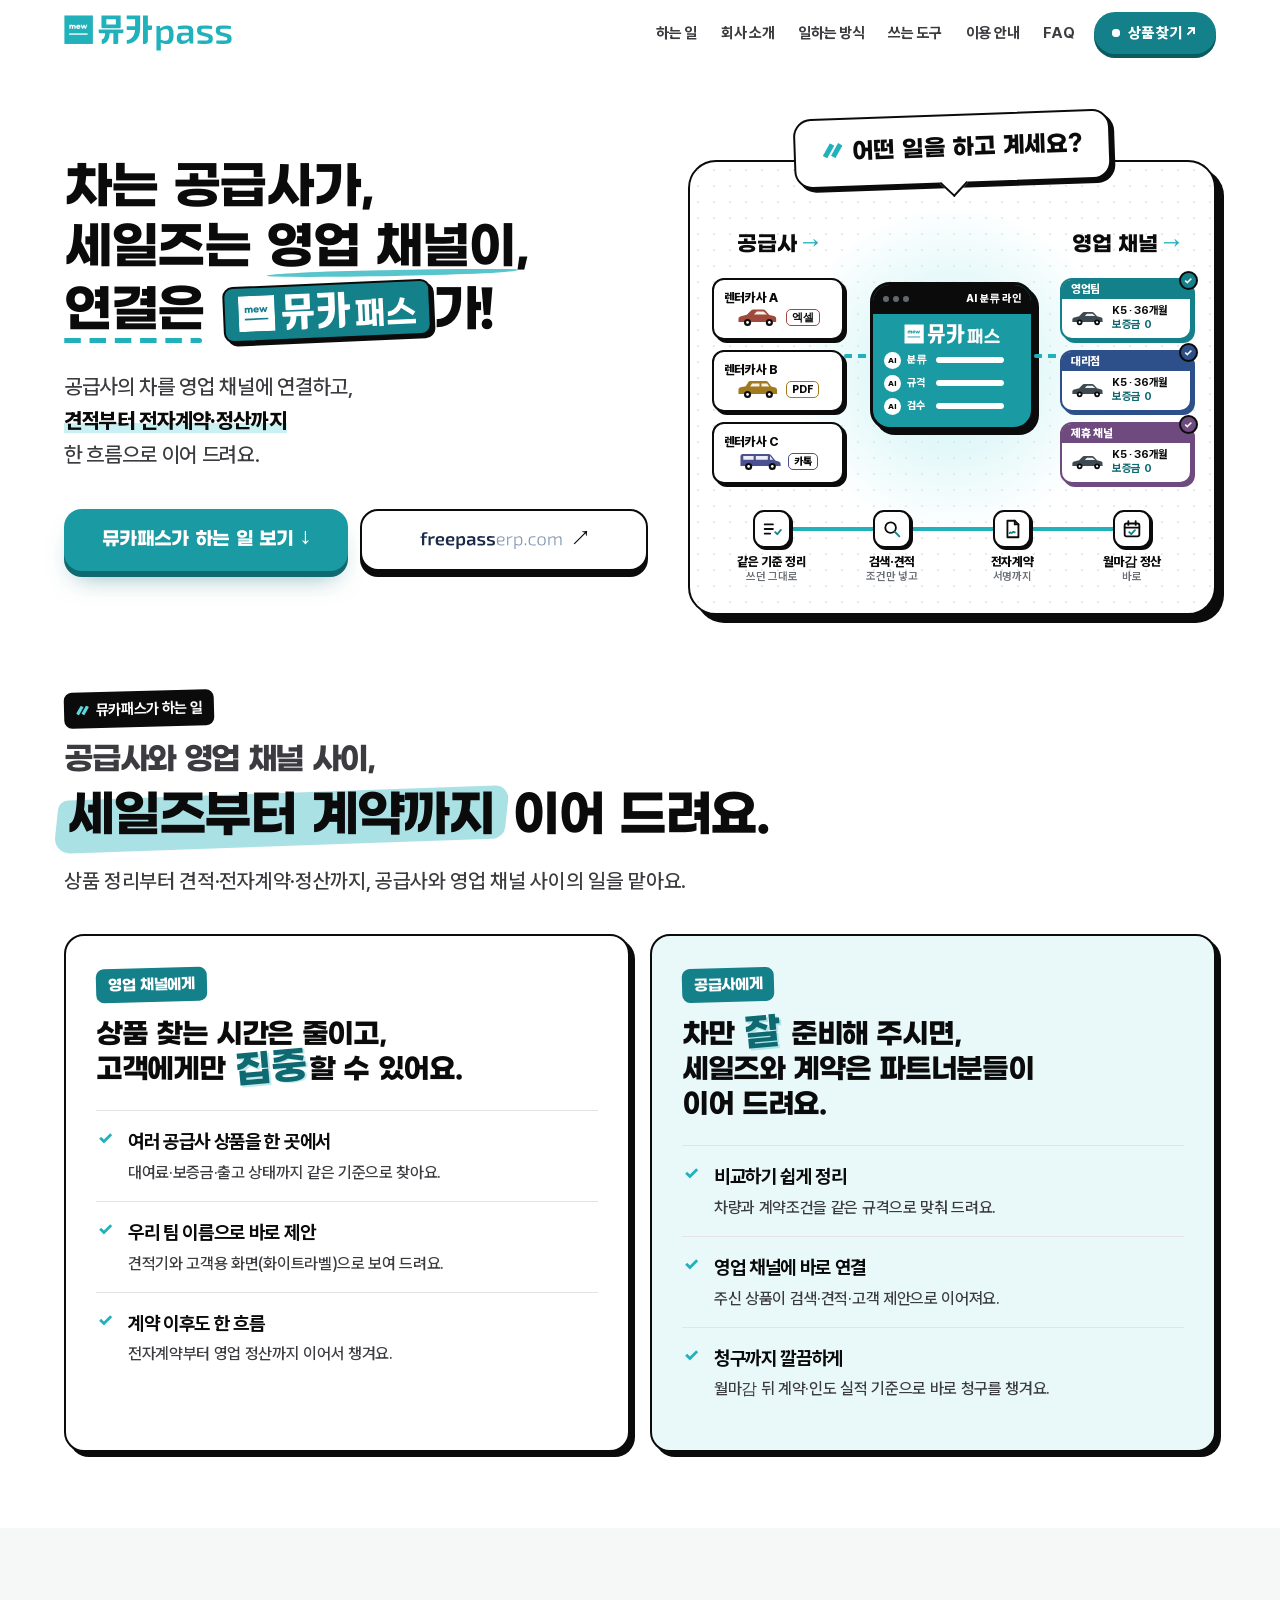
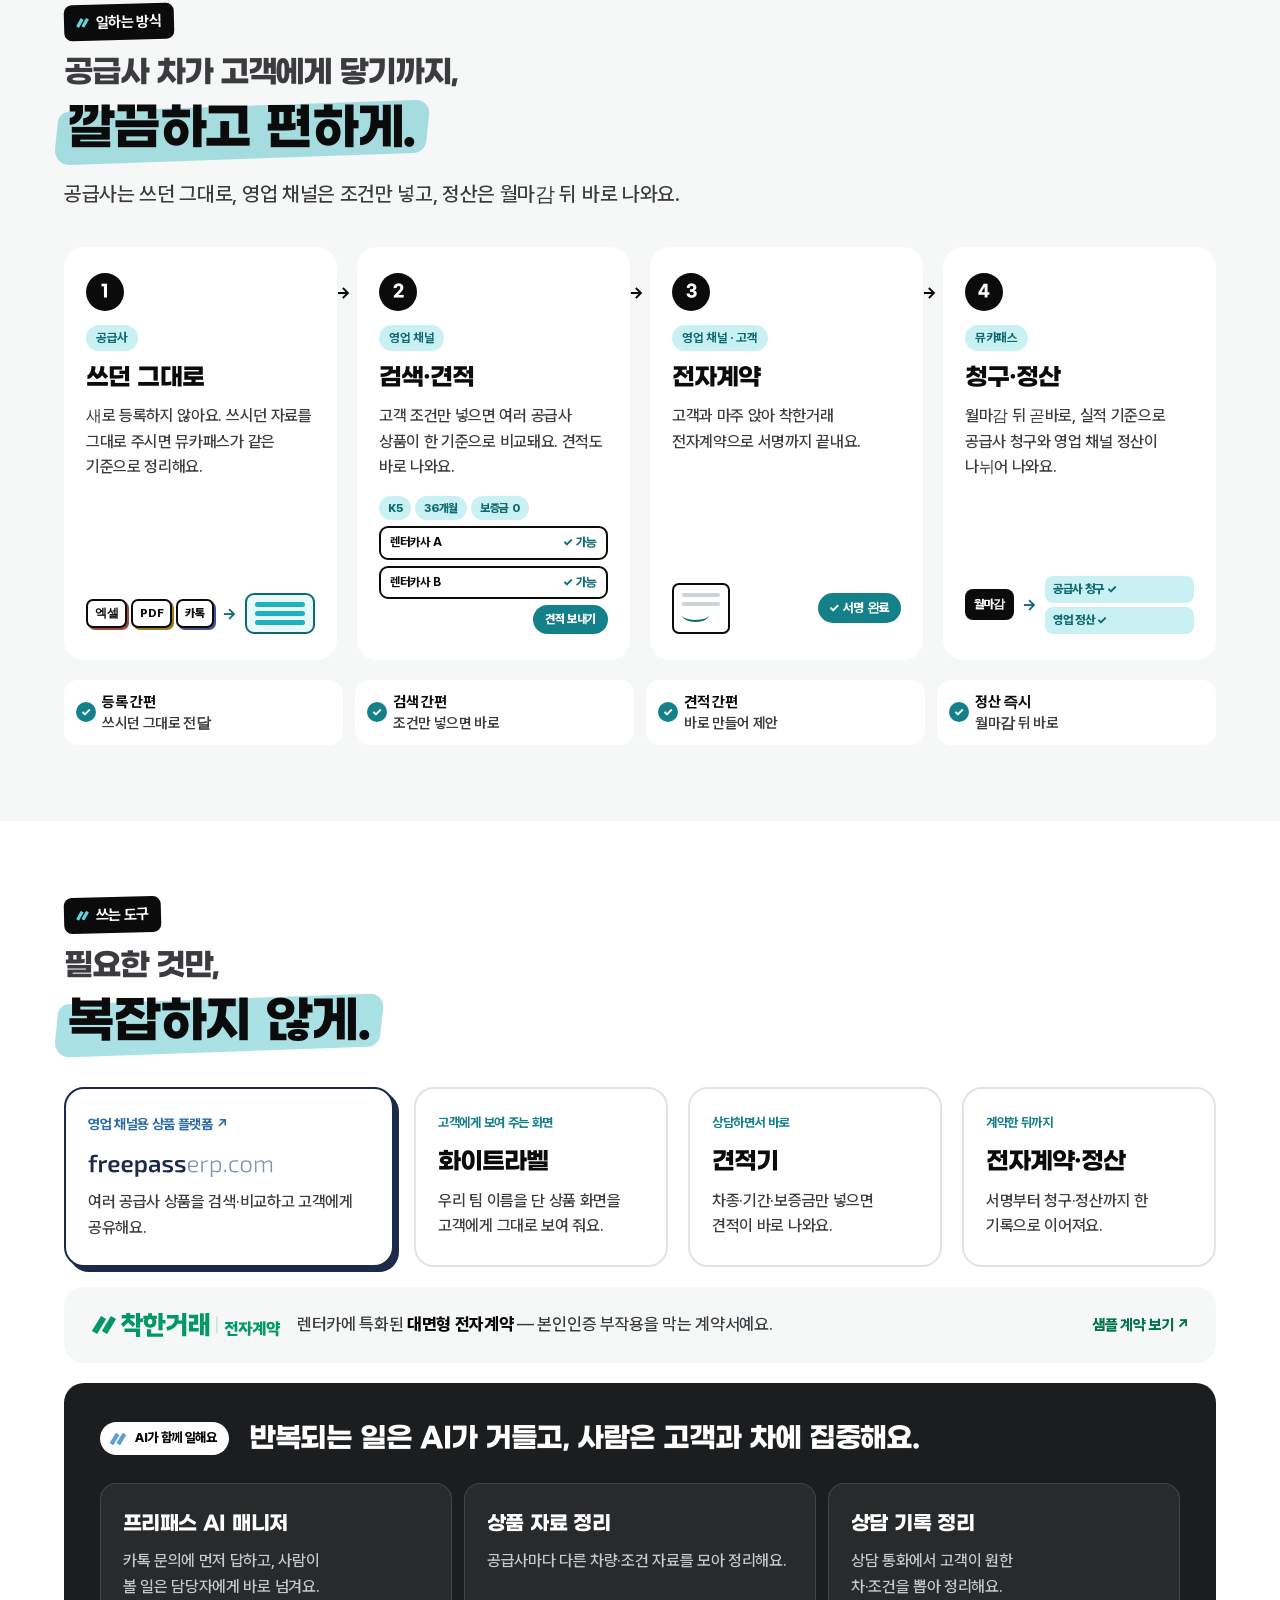
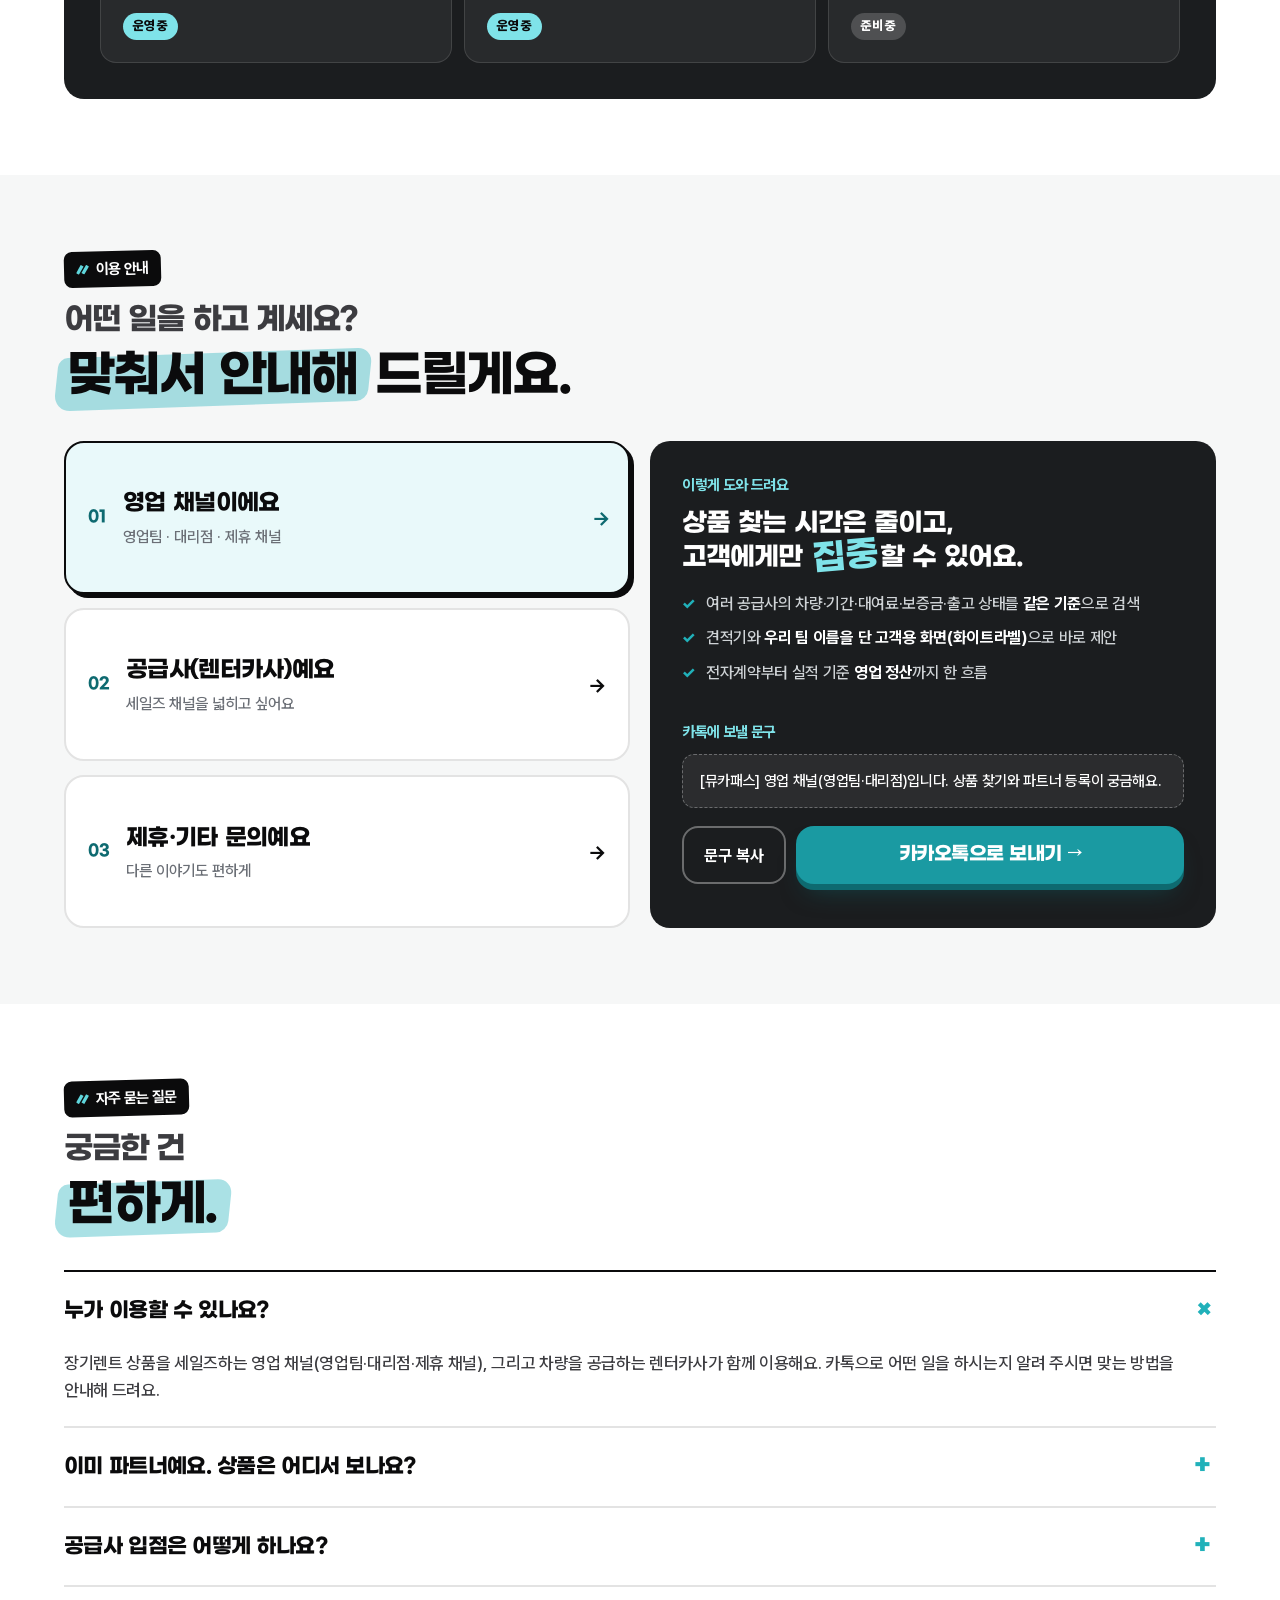
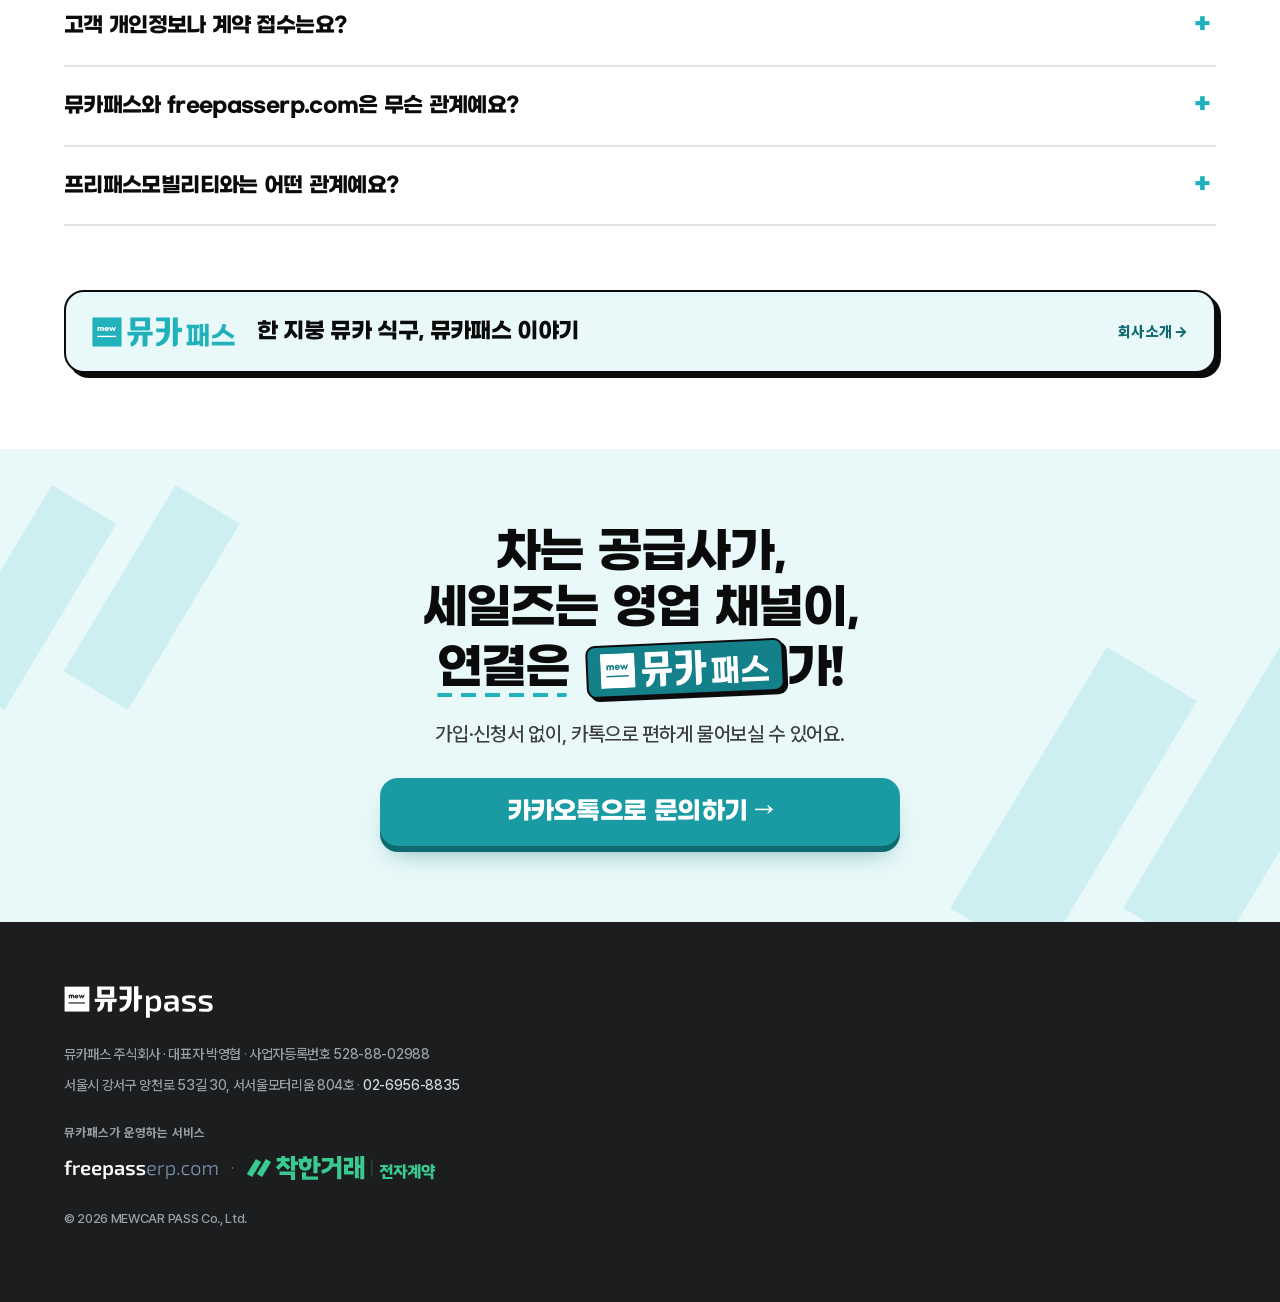
==== index.html @ fd4dc35a "홈페이지: 히어로에 주 업무 여정선 + 영업 채널을 색 다양·같은 차 수신으로 - 그림 아래 4단계 여정선(같은 기준 정리 → 검색·견적 → 전자계약 → 월마감 정산): 카드가 나" ====
<!doctype html>
<html lang="ko">
<head>
<meta charset="utf-8" />
<meta name="viewport" content="width=device-width, initial-scale=1, viewport-fit=cover" />
<title>뮤카패스 — 장기렌트 영업지원 플랫폼</title>
<meta name="description" content="차는 공급사가, 세일즈는 영업 채널이, 연결은 뮤카패스가. 상품 찾기부터 견적·전자계약·청구·정산까지 잇는 장기렌트 영업지원 플랫폼." />
<meta name="theme-color" content="#ffffff" />
<link rel="canonical" href="https://freepassmobility.com/" />
<link rel="icon" href="assets/favicon.svg" type="image/svg+xml" />
<meta property="og:type" content="website" />
<meta property="og:site_name" content="뮤카패스" />
<meta property="og:title" content="뮤카패스 — 장기렌트 영업지원 플랫폼" />
<meta property="og:description" content="차는 공급사가, 세일즈는 영업 채널이, 연결은 뮤카패스가. 상품 찾기부터 계약·정산까지." />
<meta property="og:url" content="https://freepassmobility.com/" />
<meta property="og:image" content="https://freepassmobility.com/assets/og.png" />
<meta property="og:image:width" content="1200" />
<meta property="og:image:height" content="630" />
<meta property="og:locale" content="ko_KR" />
<meta name="twitter:card" content="summary_large_image" />
<link rel="preload" href="/assets/fonts/GmarketSansBold-sub.woff2" as="font" type="font/woff2" crossorigin />
<link rel="preload" href="/assets/fonts/PretendardVariable-site.woff2" as="font" type="font/woff2" crossorigin />
<link rel="stylesheet" href="css/style.css" />
<link rel="manifest" href="/site.webmanifest" />
<script type="speculationrules">{"prefetch":[{"source":"list","urls":["/","/about"],"eagerness":"moderate"}]}</script>
<link rel="apple-touch-icon" href="assets/apple-touch-icon.png" />
<script type="application/ld+json">{"@context":"https://schema.org","@type":"Organization","name":"뮤카패스 주식회사","alternateName":["MEWCAR PASS","뮤카패스","프리패스모빌리티"],"url":"https://freepassmobility.com/","logo":"https://freepassmobility.com/assets/og.png","telephone":"+82-2-6956-8835","address":{"@type":"PostalAddress","streetAddress":"양천로 53길 30, 서서울모터리움 804호","addressLocality":"강서구","addressRegion":"서울","addressCountry":"KR"},"parentOrganization":{"@type":"Organization","name":"뮤카"}}</script>
<script type="application/ld+json">[{"@context":"https://schema.org","@type":"WebSite","name":"뮤카패스","url":"https://freepassmobility.com/","inLanguage":"ko-KR"},{"@context":"https://schema.org","@type":"FAQPage","mainEntity":[{"@type":"Question","name":"누가 이용할 수 있나요?","acceptedAnswer":{"@type":"Answer","text":"장기렌트 상품을 세일즈하는 영업 채널(영업팀·대리점·제휴 채널), 그리고 차량을 공급하는 렌터카사가 함께 이용해요. 카톡으로 어떤 일을 하시는지 알려 주시면 맞는 방법을 안내해 드려요."}},{"@type":"Question","name":"이미 파트너예요. 상품은 어디서 보나요?","acceptedAnswer":{"@type":"Answer","text":"freepasserp.com에서 바로 검색하실 수 있어요."}},{"@type":"Question","name":"공급사 입점은 어떻게 하나요?","acceptedAnswer":{"@type":"Answer","text":"카톡으로 회사명과 담당자를 남겨 주시면, 쓰시던 상품 자료를 어떤 형태로 받을지부터 함께 정해요. 새로 등록하실 필요는 없어요."}},{"@type":"Question","name":"고객 개인정보나 계약 접수는요?","acceptedAnswer":{"@type":"Answer","text":"고객의 주민등록번호·면허증 같은 개인정보는 카톡으로 보내지 말아 주세요. 계약에 필요한 정보는 전자계약에서 고객이 직접 입력하고 본인 확인을 거쳐요. 진행 상황이나 궁금한 점은 카카오톡 채널 1:1 대화로 물어봐 주시면 건별로 이력이 남아요."}},{"@type":"Question","name":"뮤카패스와 freepasserp.com은 무슨 관계예요?","acceptedAnswer":{"@type":"Answer","text":"뮤카패스는 회사 이름이고, freepasserp.com은 뮤카패스가 운영하는 영업지원 서비스예요. 전자계약 플랫폼 착한거래도 뮤카패스가 운영해요."}},{"@type":"Question","name":"프리패스모빌리티와는 어떤 관계예요?","acceptedAnswer":{"@type":"Answer","text":"프리패스모빌리티가 뮤카패스로 이름을 바꿨어요. 상품 찾기(freepasserp.com)와 카톡 채널은 그대로 쓰시면 돼요."}}]}]</script>
</head>
<body>
<header class="top" id="top">
  <div class="wrap top-in">
    <a class="logo" href="#top" aria-label="뮤카패스 처음으로"><img src="assets/brand/mewcar-pass-en-trim.svg" alt="뮤카pass" width="637" height="136" /></a>
    <nav class="top-nav" id="top-nav" aria-label="바로가기">
      <a href="#what">하는 일</a>
      <a href="/about">회사 소개</a>
      <a href="#flow">일하는 방식</a>
      <a href="#tools">쓰는 도구</a>
      <a href="#start">이용 안내</a>
      <a href="#faq">FAQ</a>
      <a class="top-kakao js-kakao" href="https://pf.kakao.com/_NQqcn/chat" target="_blank" rel="noopener">카카오톡으로 문의하기</a>
    </nav>
    <div class="top-acts">
      <a class="top-erp" href="https://freepasserp.com/" target="_blank" rel="noopener"><span class="top-erp-fx" aria-hidden="true"></span><span class="top-erp-dot" aria-hidden="true"></span>상품 찾기 ↗</a>
      <button class="burger" id="burger" type="button" aria-expanded="false" aria-controls="top-nav" aria-label="메뉴 열기"><span></span><span></span><span></span></button>
    </div>
  </div>
</header>

<main>
  <section class="hero" aria-labelledby="hero-h">
    <div class="wrap hero-grid">
      <div class="hero-copy">
        <h1 id="hero-h" class="poster">
          <span class="l">차는 공급사가,</span>
          <span class="l">세일즈는 <span class="ink">영업 채널이,</span></span>
          <span class="l l--last"><span class="wire-word">연결은</span> <span class="stamp"><img src="assets/brand/mewcar-pass-ko-white-trim.svg" alt="뮤카패스" width="530" height="112" /></span>가!</span>
        </h1>
        <p class="lead">공급사의 차를 영업 채널에 연결하고,<br><span class="hl">견적부터 전자계약·정산까지</span><br>한 흐름으로 이어 드려요.</p>
        <div class="hero-acts">
          <a class="cta cta--go" href="#what">뮤카패스가 하는 일 보기 ↓</a>
          <a class="cta cta--line" href="https://freepasserp.com/" target="_blank" rel="noopener"><span class="bi-fpe"><img src="assets/brand/freepasserp-bi.svg" alt="freepasserp.com" width="7740" height="1200"></span> ↗</a>
        </div>
      </div>

      <div class="hero-art">
        <svg class="sprite" aria-hidden="true" focusable="false"><symbol id="c-sedan" viewBox="0 0 48 22"><path fill="currentColor" d="M2.5 16.5v-3.3c0-1.6 1-2.6 2.6-3l6.6-1.6 4.4-4.6c.8-.8 1.7-1.2 2.9-1.2h10.4c1.2 0 2.2.4 3 1.3l4.1 4.6 5 1.1c1.7.4 2.5 1.5 2.5 3.1v3.6z"/><path fill="#fff" fill-opacity=".9" d="M19.6 8.3l3-3.3h7.6l3.7 3.3z"/><circle cx="12.5" cy="17" r="3.9" fill="#0b0b0c"/><circle cx="12.5" cy="17" r="1.5" fill="#fff"/><circle cx="36.5" cy="17" r="3.9" fill="#0b0b0c"/><circle cx="36.5" cy="17" r="1.5" fill="#fff"/></symbol><symbol id="c-suv" viewBox="0 0 48 22"><path fill="currentColor" d="M2.5 16.5V12c0-1.5.9-2.4 2.4-2.8l5.6-1.1 2.6-4.2c.7-1.1 1.6-1.6 2.9-1.6h16.6c1.3 0 2.3.6 3 1.7l3 4.2 4.2 1.1c1.4.4 2.2 1.3 2.2 2.9v4.3z"/><path fill="#fff" fill-opacity=".9" d="M15.4 8.3l2-3.3h8.2v3.3zM27.8 8.3V5h6.2l2.4 3.3z"/><circle cx="12.5" cy="17" r="3.9" fill="#0b0b0c"/><circle cx="12.5" cy="17" r="1.5" fill="#fff"/><circle cx="36.5" cy="17" r="3.9" fill="#0b0b0c"/><circle cx="36.5" cy="17" r="1.5" fill="#fff"/></symbol><symbol id="c-van" viewBox="0 0 48 22"><path fill="currentColor" d="M2.5 16.5V5.8C2.5 4.2 3.5 3.2 5 3.2h28.2c1.2 0 2.2.5 3 1.5l4.7 5.8 3.5 1c1.4.4 2.3 1.3 2.3 2.8v2.2z"/><path fill="#fff" fill-opacity=".9" d="M5.6 5.6h11.4v4H5.6zM19.4 5.6h13.2v4H19.4zM35 5.6l3.4 4H35z"/><circle cx="11.5" cy="17" r="3.9" fill="#0b0b0c"/><circle cx="11.5" cy="17" r="1.5" fill="#fff"/><circle cx="37.5" cy="17" r="3.9" fill="#0b0b0c"/><circle cx="37.5" cy="17" r="1.5" fill="#fff"/></symbol></svg>
        <p class="bubble" aria-hidden="true"><i class="sl" aria-hidden="true"></i>어떤 일을 하고 계세요?</p>
        <div class="board">
          <a class="board-col board-col--sup" href="#start" data-start-go="supplier">
            <span class="board-tag">공급사 <i aria-hidden="true">→</i></span>
            <span class="src src--a"><b>렌터카사 A</b><span class="line"><svg class="car" viewBox="0 0 48 22" aria-hidden="true"><use href="#c-sedan"/></svg><i class="fmt">엑셀</i></span><svg class="tok" viewBox="0 0 48 22" aria-hidden="true"><use href="#c-sedan"/></svg></span>
            <span class="src src--b"><b>렌터카사 B</b><span class="line"><svg class="car" viewBox="0 0 48 22" aria-hidden="true"><use href="#c-suv"/></svg><i class="fmt">PDF</i></span><svg class="tok" viewBox="0 0 48 22" aria-hidden="true"><use href="#c-suv"/></svg></span>
            <span class="src src--c"><b>렌터카사 C</b><span class="line"><svg class="car" viewBox="0 0 48 22" aria-hidden="true"><use href="#c-van"/></svg><i class="fmt">카톡</i></span><svg class="tok" viewBox="0 0 48 22" aria-hidden="true"><use href="#c-van"/></svg></span>
          </a>
          <span class="wire wire--in" aria-hidden="true"></span>
          <div class="board-hub" aria-hidden="true">
            <span class="hub-bar"><i></i><i></i><i></i><em>AI 분류 라인</em></span>
            <img src="assets/brand/mewcar-pass-ko-white-trim.svg" alt="" width="530" height="112" />
            <span class="ag"><i>AI</i><em>분류</em><s></s></span>
            <span class="ag"><i>AI</i><em>규격</em><s></s></span>
            <span class="ag"><i>AI</i><em>검수</em><s></s></span>
          </div>
          <span class="wire wire--out" aria-hidden="true"></span>
          <a class="board-col board-col--sales" href="#start" data-start-go="channel">
            <span class="board-tag">영업 채널 <i aria-hidden="true">→</i></span>
            <span class="std std--1"><b class="hd">영업팀</b><span class="body"><svg class="car" viewBox="0 0 48 22" aria-hidden="true"><use href="#c-sedan"/></svg><span class="spec"><em>K5 · 36개월</em><em>보증금 0</em></span></span><i class="ack" aria-hidden="true">✓</i></span>
            <span class="std std--2"><b class="hd">대리점</b><span class="body"><svg class="car" viewBox="0 0 48 22" aria-hidden="true"><use href="#c-sedan"/></svg><span class="spec"><em>K5 · 36개월</em><em>보증금 0</em></span></span><i class="ack" aria-hidden="true">✓</i></span>
            <span class="std std--3"><b class="hd">제휴 채널</b><span class="body"><svg class="car" viewBox="0 0 48 22" aria-hidden="true"><use href="#c-sedan"/></svg><span class="spec"><em>K5 · 36개월</em><em>보증금 0</em></span></span><i class="ack" aria-hidden="true">✓</i></span>
          </a>
          <ol class="board-flow" aria-hidden="true"><li><span class="ico"><svg viewBox="0 0 24 24" width="22" height="22" fill="none" stroke="#0b0b0c" stroke-width="2" stroke-linecap="round" stroke-linejoin="round" aria-hidden="true"><path d="M4 7h9M4 12h9M4 17h6"/><path stroke="#14808a" d="M15.5 15.5l2.2 2.2 4-4.7"/></svg></span><b>같은 기준 정리</b><small>쓰던 그대로</small></li><li><span class="ico"><svg viewBox="0 0 24 24" width="22" height="22" fill="none" stroke="#0b0b0c" stroke-width="2" stroke-linecap="round" stroke-linejoin="round" aria-hidden="true"><circle cx="10.5" cy="10.5" r="5.8"/><path stroke="#14808a" d="M15 15l5 5"/></svg></span><b>검색·견적</b><small>조건만 넣고</small></li><li><span class="ico"><svg viewBox="0 0 24 24" width="22" height="22" fill="none" stroke="#0b0b0c" stroke-width="2" stroke-linecap="round" stroke-linejoin="round" aria-hidden="true"><path d="M7 3h8l4 4v14H7z"/><path d="M15 3v4h4"/><path stroke="#14808a" d="M9.5 16.5c1.2-2 2 .8 3-.6s1.5-.7 2.5-.2"/></svg></span><b>전자계약</b><small>서명까지</small></li><li><span class="ico"><svg viewBox="0 0 24 24" width="22" height="22" fill="none" stroke="#0b0b0c" stroke-width="2" stroke-linecap="round" stroke-linejoin="round" aria-hidden="true"><rect x="4" y="6" width="16" height="14" rx="2"/><path d="M4 10.5h16M8 3.5v4M16 3.5v4"/><path stroke="#14808a" d="M9 15.3l2.2 2.2 4-4.2"/></svg></span><b>월마감 정산</b><small>바로</small></li></ol>
        </div>
      </div>
    </div>
  </section>

  <section class="sec what" id="what" aria-labelledby="what-h">
    <div class="wrap">
      <span class="eyebrow"><i class="sl" aria-hidden="true"></i>뮤카패스가 하는 일</span>
      <h2 id="what-h" class="poster"><span class="pre">공급사와 영업 채널 사이,</span><span class="main"><span class="mark">세일즈부터 계약까지</span> <span class="nw">이어 드려요.</span></span></h2>
      <p class="sec-lead">상품 정리부터 견적·전자계약·정산까지, 공급사와 영업 채널 사이의 일을 맡아요.</p>
      <div class="what-grid">
        <article class="what-card">
          <span class="what-who">영업 채널에게</span>
          <h3>상품 찾는 시간은 줄이고,<br>고객에게만 <span class="nw"><em class="pop">집중</em>할 수 있어요.</span></h3>
          <ul>
            <li><b>여러 공급사 상품을 한 곳에서</b><p>대여료·보증금·출고 상태까지 같은 기준으로 찾아요.</p></li>
            <li><b>우리 팀 이름으로 바로 제안</b><p>견적기와 고객용 화면(화이트라벨)으로 보여 드려요.</p></li>
            <li><b>계약 이후도 한 흐름</b><p>전자계약부터 영업 정산까지 이어서 챙겨요.</p></li>
          </ul>
        </article>
        <article class="what-card what-card--supplier">
          <span class="what-who">공급사에게</span>
          <h3>차만 <em class="pop">잘</em> 준비해 주시면,<br>세일즈와 계약은 파트너분들이 <span class="nw">이어 드려요.</span></h3>
          <ul>
            <li><b>비교하기 쉽게 정리</b><p>차량과 계약조건을 같은 규격으로 맞춰 드려요.</p></li>
            <li><b>영업 채널에 바로 연결</b><p>주신 상품이 검색·견적·고객 제안으로 이어져요.</p></li>
            <li><b>청구까지 깔끔하게</b><p>월마감 뒤 계약·인도 실적 기준으로 바로 청구를 챙겨요.</p></li>
          </ul>
        </article>
      </div>
    </div>
  </section>


  <section class="sec flow" id="flow" aria-labelledby="flow-h">
    <div class="wrap">
      <span class="eyebrow"><i class="sl" aria-hidden="true"></i>일하는 방식</span>
      <h2 id="flow-h" class="poster"><span class="pre">공급사 차가 고객에게 닿기까지,</span><span class="main"><span class="mark">깔끔하고 편하게.</span></span></h2>
      <p class="sec-lead">공급사는 쓰던 그대로, 영업 채널은 조건만 넣고, 정산은 월마감 뒤 바로 나와요.</p>
      <ol class="flow-steps">
        <li><span class="n">1</span><div><em>공급사</em><b>쓰던 그대로</b><p>새로 등록하지 않아요. 쓰시던 자료를 <span class="nw">그대로 주시면</span> 뮤카패스가 같은 기준으로 정리해요.</p>
          <div class="viz viz--tidy" aria-hidden="true"><span class="raw"><i class="r1">엑셀</i><i class="r2">PDF</i><i class="r3">카톡</i></span><b class="arr">→</b><span class="tidy"><s></s><s></s><s></s></span></div></div></li>
        <li><span class="n">2</span><div><em>영업 채널</em><b>검색·견적</b><p>고객 조건만 넣으면 여러 공급사 상품이 <span class="nw">한 기준으로</span> 비교돼요. 견적도 바로 나와요.</p>
          <div class="viz viz--find" aria-hidden="true"><span class="q"><i>K5</i><i>36개월</i><i>보증금 0</i></span><span class="res"><b>렌터카사 A</b><u>✓ 가능</u></span><span class="res"><b>렌터카사 B</b><u>✓ 가능</u></span><span class="go">견적 보내기</span></div></div></li>
        <li><span class="n">3</span><div><em>영업 채널 · 고객</em><b>전자계약</b><p>고객과 마주 앉아 착한거래 전자계약으로 <span class="nw">서명까지</span> 끝내요.</p>
          <div class="viz viz--sign" aria-hidden="true"><span class="doc"><s></s><s></s><s class="sg"></s></span><u>✓ 서명 완료</u></div></div></li>
        <li><span class="n">4</span><div><em>뮤카패스</em><b>청구·정산</b><p>월마감 뒤 <span class="nw">곧바로,</span> 실적 기준으로 공급사 청구와 <span class="nw">영업 채널 정산이</span> 나뉘어 나와요.</p>
          <div class="viz viz--close" aria-hidden="true"><span class="month">월마감</span><b class="arr">→</b><span class="out"><u>공급사 청구 ✓</u><u>영업 정산 ✓</u></span></div></div></li>
      </ol>
      <ul class="ease" aria-label="간편한 점">
        <li><b>등록 간편</b>쓰시던 그대로 전달</li>
        <li><b>검색 간편</b>조건만 넣으면 바로</li>
        <li><b>견적 간편</b>바로 만들어 제안</li>
        <li><b>정산 즉시</b>월마감 뒤 바로</li>
      </ul>
    </div>
  </section>

  <section class="sec tools" id="tools" aria-labelledby="tools-h">
    <div class="wrap">
      <span class="eyebrow"><i class="sl" aria-hidden="true"></i>쓰는 도구</span>
      <h2 id="tools-h" class="poster"><span class="pre">필요한 것만,</span><span class="main"><span class="mark">복잡하지 않게.</span></span></h2>
      <div class="tool-grid">
        <a class="tool tool--main" href="https://freepasserp.com/" target="_blank" rel="noopener"><span>영업 채널용 상품 플랫폼 ↗</span><b class="bi-fpe"><img src="assets/brand/freepasserp-bi.svg" alt="freepasserp.com" width="7740" height="1200"></b><p>여러 공급사 상품을 검색·비교하고 고객에게 공유해요.</p></a>
        <div class="tool"><span>고객에게 보여 주는 화면</span><b>화이트라벨</b><p>우리 팀 이름을 단 상품 화면을 고객에게 그대로 <span class="nw">보여 줘요.</span></p></div>
        <div class="tool"><span>상담하면서 바로</span><b>견적기</b><p>차종·기간·보증금만 넣으면 견적이 바로 나와요.</p></div>
        <div class="tool"><span>계약한 뒤까지</span><b>전자계약·정산</b><p>서명부터 청구·정산까지 한 기록으로 이어져요.</p></div>
      </div>
      <a class="family" href="https://sign.freepasserp.com/sample" target="_blank" rel="noopener">
        <span class="family-name"><img loading="lazy" decoding="async" class="family-ci" src="assets/brand/chakhan-ci-econtract-on-light.svg" alt="착한거래 전자계약" width="152" height="22"></span>
        <span class="family-desc">렌터카에 특화된 <b>대면형 전자계약</b> — 본인인증 부작용을 막는 계약서예요.</span>
        <b class="family-go" aria-hidden="true">샘플 계약 보기 ↗</b>
      </a>
      <div class="ai-band" aria-labelledby="ai-h">
        <div class="ai-head">
          <span class="ai-badge"><img loading="lazy" decoding="async" src="assets/favicon.svg" alt="" width="18" height="18">AI가 함께 일해요</span>
          <h3 id="ai-h">반복되는 일은 AI가 거들고, <br>사람은 고객과 차에 집중해요.</h3>
        </div>
        <ul class="ai-list">
          <li><b>프리패스 AI 매니저</b><p>카톡 문의에 먼저 답하고, 사람이 볼 일은 담당자에게 바로 넘겨요.</p><em>운영 중</em></li>
          <li><b>상품 자료 정리</b><p>공급사마다 다른 <span class="nw">차량·조건 자료를</span> 모아 정리해요.</p><em>운영 중</em></li>
          <li><b>상담 기록 정리</b><p>상담 통화에서 고객이 원한 <span class="nw">차·조건을</span> 뽑아 정리해요.</p><em>준비 중</em></li>
        </ul>
      </div>
    </div>
  </section>

  <section class="sec start" id="start" aria-labelledby="start-h">
    <div class="wrap">
      <span class="eyebrow"><i class="sl" aria-hidden="true"></i>이용 안내</span>
      <h2 id="start-h" class="poster"><span class="pre">어떤 일을 하고 계세요?</span><span class="main"><span class="mark">맞춰서 안내해</span> 드릴게요.</span></h2>

      <div class="start-grid">
        <div class="start-choices" role="group" aria-label="문의하는 분 유형">
          <button type="button" data-start="channel" aria-pressed="true"><span class="no">01</span><span><strong>영업 채널이에요</strong><small>영업팀 · 대리점 · 제휴 채널</small></span><span aria-hidden="true">→</span></button>
          <button type="button" data-start="supplier" aria-pressed="false"><span class="no">02</span><span><strong>공급사(렌터카사)예요</strong><small>세일즈 채널을 넓히고 싶어요</small></span><span aria-hidden="true">→</span></button>
          <button type="button" data-start="etc" aria-pressed="false"><span class="no">03</span><span><strong>제휴·기타 문의예요</strong><small>다른 이야기도 편하게</small></span><span aria-hidden="true">→</span></button>
        </div>

        <div class="start-answer" aria-live="polite">
          <span class="label">이렇게 도와 드려요</span>
          <h3 id="start-title">상품 찾는 시간은 줄이고,<br>고객에게만 <span class="nw"><em class="pop">집중</em>할 수 있어요.</span></h3>
          <ul id="start-points">
            <li>여러 공급사의 차량·기간·대여료·보증금·출고 상태를 <b>같은 기준</b>으로 검색</li>
            <li>견적기와 <b>우리 팀 이름을 단 고객용 화면(화이트라벨)</b>으로 바로 제안</li>
            <li>전자계약부터 실적 기준 <b>영업 정산</b>까지 한 흐름</li>
          </ul>
          <span class="label">카톡에 보낼 문구</span>
          <p class="msg" id="start-msg">[뮤카패스] 영업 채널(영업팀·대리점)입니다. 상품 찾기와 파트너 등록이 궁금해요.</p>
          <div class="answer-acts">
            <button type="button" class="copy" id="start-copy">문구 복사</button>
            <a class="cta cta--sm js-kakao" href="https://pf.kakao.com/_NQqcn/chat" target="_blank" rel="noopener noreferrer">카카오톡으로 보내기 →</a>
          </div>
          <p class="copy-status" id="copy-status" role="status"></p>
        </div>
      </div>
    </div>
  </section>

  <section class="sec" id="faq" aria-labelledby="faq-h">
    <div class="wrap">
      <span class="eyebrow"><i class="sl" aria-hidden="true"></i>자주 묻는 질문</span>
      <h2 id="faq-h" class="poster"><span class="pre">궁금한 건</span><span class="main"><span class="mark">편하게.</span></span></h2>
      <div class="faq">
        <details open><summary>누가 이용할 수 있나요?</summary><p>장기렌트 상품을 세일즈하는 영업 채널(영업팀·대리점·제휴 채널), 그리고 차량을 공급하는 렌터카사가 함께 이용해요. 카톡으로 어떤 일을 하시는지 알려 주시면 맞는 방법을 안내해 드려요.</p></details>
        <details><summary>이미 파트너예요. 상품은 어디서 보나요?</summary><p><a href="https://freepasserp.com/" target="_blank" rel="noopener"><span class="bi-fpe" aria-label="프리패스이알피닷컴(freepasserp.com)"><b>프리패스</b><span>이알피닷컴</span></span></a>에서 바로 검색하실 수 있어요.</p></details>
        <details><summary>공급사 입점은 어떻게 하나요?</summary><p>카톡으로 회사명과 담당자를 남겨 주시면, 쓰시던 상품 자료를 어떤 형태로 받을지부터 함께 정해요. 새로 등록하실 필요는 없어요.</p></details>
        <details><summary>고객 개인정보나 계약 접수는요?</summary><p>고객의 주민등록번호·면허증 같은 개인정보는 카톡으로 보내지 말아 주세요. 계약에 필요한 정보는 전자계약에서 고객이 직접 입력하고 본인 확인을 거쳐요. 진행 상황이나 궁금한 점은 카카오톡 채널 1:1 대화로 물어봐 주시면 건별로 이력이 남아요.</p></details>
        <details><summary>뮤카패스와 freepasserp.com은 무슨 관계예요?</summary><p>뮤카패스는 회사 이름이고, <span class="bi-fpe"><img src="assets/brand/freepasserp-bi.svg" alt="freepasserp.com" width="7740" height="1200"></span>은 뮤카패스가 운영하는 영업지원 서비스예요. 전자계약 플랫폼 착한거래도 뮤카패스가 운영해요.</p></details>
        <details><summary>프리패스모빌리티와는 어떤 관계예요?</summary><p>프리패스모빌리티가 뮤카패스로 이름을 바꿨어요. 상품 찾기(<span class="bi-fpe" aria-label="프리패스이알피닷컴(freepasserp.com)"><b>프리패스</b><span>이알피닷컴</span></span>)와 카톡 채널은 그대로 쓰시면 돼요.</p></details>
      </div>
    </div>
  </section>

  <section class="about-strip" aria-label="회사 소개">
    <div class="wrap">
      <a class="about-link" href="/about">
        <img loading="lazy" decoding="async" src="assets/brand/mewcar-pass-ko-trim.svg" alt="뮤카패스" width="530" height="112">
        <span>한 지붕 뮤카 식구, 뮤카패스 이야기</span>
        <b aria-hidden="true">회사 소개 →</b>
      </a>
    </div>
  </section>

  <section class="last" aria-labelledby="last-h">
    <div class="wrap last-in">
      <h2 id="last-h" class="poster"><span class="l">차는 공급사가,</span><span class="l">세일즈는 영업 채널이,</span><span class="l l--last"><span class="wire-word">연결은</span> <span class="stamp"><img loading="lazy" decoding="async" src="assets/brand/mewcar-pass-ko-white-trim.svg" alt="뮤카패스" width="530" height="112" /></span>가!</span></h2>
      <p>가입·신청서 없이, 카톡으로 편하게 물어보실 수 있어요.</p>
      <a class="cta js-kakao" href="https://pf.kakao.com/_NQqcn/chat" target="_blank" rel="noopener noreferrer">카카오톡으로 문의하기 →</a>
    </div>
  </section>
</main>

<footer class="foot">
  <div class="wrap">
    <img loading="lazy" decoding="async" class="foot-logo" src="assets/brand/mewcar-pass-en-white-trim.svg" alt="뮤카pass" width="637" height="136" />
    <p class="foot-info"><span class="fi">뮤카패스 주식회사 · 대표자 박영협</span><span class="fi">사업자등록번호 528-88-02988</span><br class="fbr"><span class="fi"><span class="nw">서울시 강서구 양천로 53길 30,</span> <span class="nw">서서울모터리움 804호</span></span><span class="fi"><a href="tel:02-6956-8835">02-6956-8835</a></span></p>
    <p class="foot-links"><span class="foot-svc">뮤카패스가 운영하는 서비스</span><a href="https://freepasserp.com/" target="_blank" rel="noopener"><span class="bi-fpe bi-fpe--dark"><img src="assets/brand/freepasserp-bi-dark.svg" alt="freepasserp.com" width="7740" height="1200" loading="lazy" decoding="async"></span></a><span class="foot-dot" aria-hidden="true">·</span><a href="https://sign.freepasserp.com/" target="_blank" rel="noopener" class="chakhan-ec chakhan-ec--dark"><img loading="lazy" decoding="async" class="foot-ci" src="assets/brand/chakhan-ci-econtract-on-dark.svg" alt="착한거래 전자계약" width="152" height="22"></a></p>
    <p class="copyright">© 2026 MEWCAR PASS Co., Ltd.</p>
  </div>
</footer>

<a class="dock js-kakao" id="dock" href="https://pf.kakao.com/_NQqcn/chat" target="_blank" rel="noopener noreferrer">카카오톡으로 문의하기 →</a>

<script src="js/main.js"></script>
</body>
</html>
---- css/style.css ----
/* 뮤카패스 — 2026-11 개편. 착한거래 느낌(포스터 제목 · 형광펜 · 큰 버튼 하나)을 뮤카 청록(#21B1BA)으로. */
@font-face{font-family:"Pretendard Variable";font-weight:500 800;font-display:swap;src:url(/assets/fonts/PretendardVariable-site.woff2) format("woff2")}
@font-face{font-family:"Poster";font-weight:700;font-display:swap;src:url(/assets/fonts/GmarketSansBold-sub.woff2) format("woff2")}
:root{
  --teal:#21B1BA;--teal-deep:#178a92;--teal-ink:#0e6a70;--mint:#c9f1f3;--mint-2:#e9f9fa;
  --ink:#0b0b0c;--ink-2:#3c3c40;--sub:#6b6f76;--line:#e3e3e3;--card-dark:#1b1d1f;--bg:#fff;--bg-2:#f6f7f7;
  --poster:"Poster","Pretendard",system-ui,"Malgun Gothic",sans-serif;
  --r:20px;--wrap:1120px;
  color-scheme:light;
}
*{box-sizing:border-box}
html{scroll-behavior:smooth;scroll-padding-top:72px;-webkit-text-size-adjust:100%}
body{margin:0;background:var(--bg);color:var(--ink);font-family:"Pretendard Variable",Pretendard,system-ui,-apple-system,"Malgun Gothic",sans-serif;font-weight:500;font-size:16px;line-height:1.6;letter-spacing:-.02em;word-break:keep-all;-webkit-font-smoothing:antialiased}
a{color:inherit}
img{max-width:100%}
.wrap{max-width:var(--wrap);margin:0 auto;padding:0 24px}
b,strong{font-weight:700}

/* 머리띠 */
.top{position:sticky;top:0;z-index:20;background:rgba(255,255,255,.94);backdrop-filter:blur(10px);-webkit-backdrop-filter:blur(10px);transition:box-shadow .2s}
.top.scr{box-shadow:0 1px 0 var(--line)}
.top{transition:box-shadow .2s,transform .32s cubic-bezier(.2,.8,.2,1)}
.top.tuck{transform:translateY(-100%)}
.top-in{display:flex;align-items:center;justify-content:space-between;height:66px}
.logo{display:block;line-height:0}.logo img{height:36px;width:auto}
.top-in{gap:20px}
.top-nav{display:flex;align-items:center;gap:24px;font-size:15px;font-weight:700;margin-left:auto}
.top-nav a{text-decoration:none;color:var(--ink-2)}.top-nav a:hover{color:var(--ink)}

.top-acts{display:flex;align-items:center;gap:10px}
.top-erp{display:inline-flex;align-items:center;gap:8px;text-decoration:none;font-size:15px;font-weight:800;color:#fff;background:var(--teal);border-radius:999px;padding:9px 18px;box-shadow:0 4px 0 var(--teal-deep);transition:transform .12s,box-shadow .12s}
.top-erp:hover{transform:translateY(-2px);box-shadow:0 6px 0 var(--teal-deep)}
.top-erp:active{transform:translateY(3px);box-shadow:0 1px 0 var(--teal-deep)}
.top-erp-dot{width:8px;height:8px;border-radius:50%;background:#fff;box-shadow:0 0 0 0 rgba(255,255,255,.8);animation:erpPulse 1.8s infinite}
@keyframes erpPulse{0%{box-shadow:0 0 0 0 rgba(255,255,255,.75)}70%{box-shadow:0 0 0 7px rgba(255,255,255,0)}100%{box-shadow:0 0 0 0 rgba(255,255,255,0)}}
.top-nav .top-kakao{display:none}
.burger{display:none;width:44px;height:44px;border:0;border-radius:12px;background:var(--bg-2);cursor:pointer;padding:0;flex-direction:column;align-items:center;justify-content:center;gap:5px}
.burger span{display:block;width:20px;height:2.5px;border-radius:2px;background:var(--ink);transition:transform .2s,opacity .2s}
.burger[aria-expanded="true"] span:nth-child(1){transform:translateY(7.5px) rotate(45deg)}
.burger[aria-expanded="true"] span:nth-child(2){opacity:0}
.burger[aria-expanded="true"] span:nth-child(3){transform:translateY(-7.5px) rotate(-45deg)}

/* 포스터 제목 + 형광펜 */
.poster{font-family:var(--poster);font-weight:700;letter-spacing:-.045em;line-height:1.16;margin:0}
.mark{position:relative;display:inline-block;z-index:0;padding:0 .06em}
.mark::before{content:"";position:absolute;left:-.16em;right:-.2em;top:.12em;bottom:-.02em;background:var(--teal);opacity:.38;border-radius:.18em .3em .22em .34em;transform:rotate(-2deg) skewX(-8deg);z-index:-1}
.ink{position:relative;display:inline-block;isolation:isolate}
.ink::after{content:"";position:absolute;left:.02em;bottom:.04em;width:96%;height:.12em;min-height:3px;background:var(--teal);opacity:.75;border-radius:46% 54% 47% 52%/55% 34% 59% 45%;transform:rotate(-1.1deg);z-index:-1}
.hl{background:linear-gradient(transparent 60%,var(--mint) 60%);font-weight:700;color:var(--ink)}
.eyebrow{display:inline-block;margin:0 0 16px;font-size:14px;font-weight:700;color:#fff;background:var(--ink);border-radius:8px;padding:5px 11px;transform:rotate(-1.5deg)}
h2.poster{font-size:clamp(30px,5vw,50px);margin-bottom:40px}
h2 .pre{display:block;font-size:.62em;color:var(--ink-2);margin-bottom:8px}
h2 .main{display:block}
.sec{padding:100px 0}

/* 큰 버튼(착한거래식 입체) */
.cta{display:flex;align-items:center;justify-content:center;gap:10px;width:100%;max-width:520px;min-height:68px;margin-top:28px;padding:0 24px;border-radius:18px;border:0;background:var(--teal);color:#fff;font-family:var(--poster);font-weight:700;font-size:clamp(20px,2.6vw,25px);letter-spacing:-.03em;text-decoration:none;cursor:pointer;box-shadow:0 6px 0 var(--teal-deep),0 16px 26px -12px rgba(23,138,146,.6);transition:transform .1s,box-shadow .1s}
.cta:hover{filter:brightness(1.04)}
.cta:active{transform:translateY(4px);box-shadow:0 2px 0 var(--teal-deep),0 8px 16px -10px rgba(23,138,146,.6)}
.cta--sm{min-height:58px;margin-top:0;font-size:19px;max-width:none}

/* 히어로 */
.hero{padding:64px 0 48px}
.hero-grid{display:grid;grid-template-columns:1.15fr .85fr;gap:48px;align-items:center}
.kicker{margin:0 0 18px;font-size:17px;color:var(--ink-2)}
.kicker b{color:var(--teal-ink)}
.hero h1{font-size:clamp(40px,5.4vw,68px)}
.hero h1 .l{display:block}
.lead{margin:24px 0 0;font-size:clamp(18px,2.1vw,21px);line-height:1.7;color:var(--ink-2)}
.hint{margin:16px 0 0;font-size:14px;color:var(--sub)}
.hero-points{list-style:none;margin:24px 0 0;padding:0;display:grid;gap:8px}
.hero-points li{display:flex;gap:12px;align-items:baseline;font-size:16px;color:var(--ink-2)}
.hero-points b{flex:none;min-width:72px;font-size:13px;font-weight:700;color:var(--teal-ink);background:var(--mint);border-radius:999px;padding:3px 10px;text-align:center}
.hero-acts{display:flex;flex-wrap:wrap;gap:12px;margin-top:28px}
.hero-acts .cta{margin-top:0;width:auto;flex:1 1 260px;font-size:clamp(18px,2vw,21px);min-height:62px}
.cta--line{background:#fff;color:var(--ink);border:2px solid var(--ink);box-shadow:0 6px 0 var(--ink)}
.cta--line:active{box-shadow:0 2px 0 var(--ink)}


.bi-fpe{font-family:"Exo 2","Pretendard",sans-serif;letter-spacing:0;white-space:nowrap}
.bi-fpe>b{font-weight:600;color:#1B2A4A}
.bi-fpe>span{font-weight:300;color:#7F93B3}
.bi-fpe--dark>b{color:#fff}

/* 하는 일 */
.sec-lead{max-width:720px;margin:-16px 0 40px;font-size:18px;color:var(--ink-2)}
.what-grid{display:grid;grid-template-columns:1fr 1fr;gap:20px}
.what-card{border:2px solid var(--ink);border-radius:var(--r);padding:32px 30px;background:#fff;box-shadow:5px 5px 0 var(--ink)}
.what-card--supplier{background:var(--mint-2)}
.what-who{display:inline-block;font-family:var(--poster);font-size:15px;color:#fff;background:var(--teal);border-radius:8px;padding:5px 12px;transform:rotate(-1.5deg)}
.what-card h3{font-family:var(--poster);font-weight:700;font-size:clamp(22px,2.6vw,28px);letter-spacing:-.045em;line-height:1.25;margin:16px 0 22px}
.what-card ul{list-style:none;margin:0;padding:0}
.what-card li{padding:14px 0 14px 30px;border-top:1px solid var(--line);position:relative}
.what-card li::before{content:"✓";position:absolute;left:2px;top:13px;color:var(--teal);font-weight:800;font-size:18px}
.what-card li b{display:block;font-size:17px}
.what-card li p{margin:2px 0 0;font-size:15px;color:var(--ink-2)}
.hint a{color:var(--teal-ink);font-weight:700}

.hero-art{position:relative;padding-top:64px}

.board{position:relative;display:grid;grid-template-columns:1fr 28px auto 28px 1fr;align-items:center;gap:0;background:#fff;border:2px solid var(--ink);border-radius:28px;padding:30px 20px 22px;box-shadow:8px 8px 0 var(--ink)}
.board::before{content:"";position:absolute;inset:0;border-radius:26px;background:radial-gradient(circle at 50% 46%,var(--mint) 0,rgba(201,241,243,0) 46%),radial-gradient(rgba(14,106,112,.13) 1.2px,transparent 1.3px) 0 0/16px 16px;z-index:0}
.board>*{position:relative;z-index:1}
.board-col{display:flex;flex-direction:column;gap:10px}
.board-tag{font-family:var(--poster);font-size:17px;color:var(--ink);text-align:center;margin-bottom:2px}
.board-tag small{display:block;font-family:"Pretendard Variable",Pretendard,sans-serif;font-size:12px;font-weight:600;color:var(--sub);margin-top:2px;letter-spacing:0}
.wire{height:4px;border-radius:2px;background:repeating-linear-gradient(90deg,var(--teal) 0 8px,transparent 8px 14px);background-size:28px 4px;animation:wireRun .9s linear infinite}
@keyframes wireRun{to{background-position:28px 0}}

.bubble{position:absolute;top:0;right:8%;z-index:2;margin:0;background:#fff;border:2px solid var(--ink);border-radius:18px;padding:12px 18px;font-family:var(--poster);font-size:19px;box-shadow:4px 4px 0 var(--ink);transform:rotate(-2deg)}
.bubble small{display:block;font-family:"Pretendard Variable",Pretendard,sans-serif;font-size:13px;font-weight:500;color:var(--sub)}
.bubble::after{content:"";position:absolute;left:28px;bottom:-11px;width:18px;height:18px;background:#fff;border-right:2px solid var(--ink);border-bottom:2px solid var(--ink);transform:rotate(45deg)}

.assurance{margin:24px 0 0;padding:20px 0;border-top:2px solid var(--ink);border-bottom:2px solid var(--ink);font-size:18px;text-align:center}
.assurance strong{color:var(--teal-ink)}

/* 누구세요 */
.start-grid{display:grid;grid-template-columns:1fr 1fr;gap:24px;align-items:start}
.start-choices{display:flex;flex-direction:column;gap:12px}
.start-choices button{display:grid;grid-template-columns:auto 1fr auto;gap:16px;align-items:center;text-align:left;width:100%;padding:20px 22px;border:2px solid var(--line);border-radius:var(--r);background:#fff;font:inherit;color:inherit;cursor:pointer;transition:border-color .15s,background .15s,transform .1s}
.start-choices button:hover{border-color:var(--ink)}
.start-choices button[aria-pressed=true]{border-color:var(--ink);background:var(--mint-2);box-shadow:4px 4px 0 var(--ink)}
.start-choices .no{font-family:var(--poster);font-size:16px;color:var(--teal)}
.start-choices strong{display:block;font-family:var(--poster);font-weight:700;font-size:19px;letter-spacing:-.03em}
.start-choices small{display:block;font-size:14px;color:var(--sub);margin-top:3px}
.start-choices button>span:last-child{font-weight:700;font-size:20px}
.start-answer{position:sticky;top:90px;background:var(--card-dark);color:#fff;border-radius:var(--r);padding:32px}
.start-answer .label{display:block;font-size:13px;font-weight:700;color:#7fe3e9;margin-bottom:10px}
.start-answer h3{font-family:var(--poster);font-size:24px;font-weight:700;letter-spacing:-.04em;line-height:1.3;margin:0 0 16px}
.start-answer ul{margin:0 0 26px;padding:0;list-style:none}
.start-answer li{position:relative;padding-left:24px;margin-bottom:9px;color:#cfd3d6}
.start-answer li::before{content:"✓";position:absolute;left:0;color:var(--teal);font-weight:800}
.start-answer li b{color:#fff}
.msg{margin:0 0 18px;background:rgba(255,255,255,.07);border:1px dashed rgba(255,255,255,.3);border-radius:12px;padding:14px 16px;font-size:15px}
.answer-acts{display:grid;grid-template-columns:auto 1fr;gap:10px}
.copy{min-height:58px;padding:0 20px;border-radius:16px;border:2px solid rgba(255,255,255,.35);background:transparent;color:#fff;font:inherit;font-weight:700;cursor:pointer}
.copy:hover{background:rgba(255,255,255,.08)}
.copy-status{margin:12px 0 0;font-size:13px;color:#9aa0a6}

/* 흐름 */
.flow{background:var(--bg-2)}
.flow-steps{list-style:none;margin:0;padding:0;display:grid;grid-template-columns:repeat(4,1fr);gap:16px}
.flow-steps li{position:relative;background:#fff;border-radius:var(--r);padding:26px 22px}
.flow-steps .n{display:inline-flex;align-items:center;justify-content:center;width:38px;height:38px;border-radius:50%;background:var(--ink);color:#fff;font-family:var(--poster);font-size:17px;margin-bottom:14px}
.flow-steps b{display:block;font-family:var(--poster);font-weight:700;font-size:21px;letter-spacing:-.04em;margin-bottom:6px}
.flow-steps p{margin:0 0 14px;font-size:15px;color:var(--ink-2)}
.flow-steps em{font-style:normal;font-size:13px;font-weight:700;color:var(--teal-ink);background:var(--mint);border-radius:999px;padding:3px 10px}
.say{display:block;margin-top:14px;background:var(--teal);color:#fff;font-size:13.5px;font-weight:700;border-radius:14px 14px 4px 14px;padding:9px 12px}
.flow-steps li:not(:last-child)::after{content:"→";position:absolute;right:-14px;top:44px;font-weight:800;z-index:1}

/* 도구 */
.tool-grid{display:grid;grid-template-columns:1.3fr 1fr 1fr 1fr;gap:16px}
.tool{display:block;border:2px solid var(--line);border-radius:var(--r);padding:24px 22px;text-decoration:none;background:#fff}
.tool span{display:block;font-size:13px;font-weight:700;color:var(--teal-ink);margin-bottom:10px}
.tool b{display:block;font-family:var(--poster);font-weight:700;font-size:21px;letter-spacing:-.04em;margin-bottom:6px}
.tool p{margin:0;font-size:15px;color:var(--ink-2)}
.tool--main{border-color:#1B2A4A;box-shadow:5px 5px 0 #1B2A4A;transition:transform .15s}
.tool--main>span{color:#5B9FD4}
.tool--main .bi-fpe{font-size:24px}
.tool .bi-fpe{display:block;font-family:"Exo 2","Pretendard",sans-serif;letter-spacing:0;margin-bottom:6px}
.tool .bi-fpe>b{display:inline;font-family:inherit;font-size:inherit;font-weight:600;color:#1B2A4A;margin:0;letter-spacing:0}
.tool .bi-fpe>span{display:inline;margin:0;font-size:inherit;font-weight:300;color:#7F93B3}
.tool--main:hover{transform:translateY(-3px)}
.family{display:flex;flex-wrap:wrap;align-items:center;gap:6px 14px;margin-top:16px;padding:20px 22px;border-radius:var(--r);background:var(--bg-2);text-decoration:none}
.family-tag{font-size:13px;font-weight:700;color:var(--sub)}
.family b{font-family:var(--poster);font-size:20px}
.family-desc{font-size:15px;color:var(--ink-2)}

/* FAQ */
.faq{max-width:none} 
.faq details{border-bottom:2px solid var(--line)}
.faq details:first-child{border-top:2px solid var(--ink)}
.faq summary{list-style:none;cursor:pointer;padding:22px 44px 22px 0;font-family:var(--poster);font-size:19px;letter-spacing:-.03em;position:relative}
.faq summary::-webkit-details-marker{display:none}
.faq summary::after{content:"+";position:absolute;right:6px;top:16px;font-size:28px;color:var(--teal)}
.faq details[open] summary::after{content:"−"}
.faq p{margin:0 0 22px;color:var(--ink-2)}
.faq p a{color:var(--teal-ink);font-weight:700}

/* 마지막 */
.last{padding:96px 0;background:var(--mint-2);text-align:center}
.last-in{display:flex;flex-direction:column;align-items:center}
.last h2{font-size:clamp(28px,4.6vw,48px)}
.last h2 .l{display:block}
.last p{margin:18px 0 0;font-size:18px;color:var(--ink-2)}

/* 바닥 */
.foot{background:var(--card-dark);color:#9aa0a6;padding:52px 0 calc(52px + env(safe-area-inset-bottom));font-size:14px}
.foot-logo{height:32px;width:auto;margin-bottom:18px}
.foot p{margin:0 0 8px}.foot a{color:#d3d7da;text-decoration:none}.foot a:hover{color:#fff}
.copyright{color:#6b7076;margin-top:16px!important;font-size:13px}

.dock{display:none}

@media (max-width:860px){
  .top-in{height:58px}.logo img{height:29px}
  .top-in{gap:10px}
  .burger{display:flex}
  .top-erp{font-size:14px;padding:8px 14px}
  
  .top-nav{position:absolute;left:0;right:0;top:100%;margin:0;flex-direction:column;align-items:stretch;gap:0;padding:6px 16px 18px;background:#fff;border-bottom:2px solid var(--ink);box-shadow:0 18px 30px -18px rgba(0,0,0,.35);font-size:18px;visibility:hidden;opacity:0;transform:translateY(-8px);transition:opacity .18s,transform .18s,visibility 0s .18s}
  .top-nav.open{visibility:visible;opacity:1;transform:none;transition:opacity .18s,transform .18s}
  .top-nav a{display:flex;align-items:center;justify-content:space-between;padding:15px 4px;border-bottom:1px solid var(--line);color:var(--ink);font-family:var(--poster);letter-spacing:-.02em}
  .top-nav a:not(.top-kakao)::after{content:"→";color:var(--teal);font-family:system-ui}
  .top-nav .top-kakao{display:flex;justify-content:center;margin-top:14px;border:0;border-radius:14px;background:#FEE500;color:#191600;min-height:54px}
  .top{position:sticky}
  .top-in{position:static}
  .sec{padding:76px 0}
  .hero{padding:36px 0 32px}
  .hero-grid{grid-template-columns:1fr;gap:28px}
  .cta{max-width:none}
  .hero-acts .cta{flex:1 1 100%}
  .what-grid{grid-template-columns:1fr}
  .what-card{padding:26px 20px;box-shadow:4px 4px 0 var(--ink)}
  .sec-lead{font-size:16px}
  .hero-art{padding-top:78px}
  .bubble{right:auto;left:8px;font-size:17px}
  .board{grid-template-columns:1fr 14px auto 14px 1fr;padding:24px 12px 18px;box-shadow:6px 6px 0 var(--ink)}
  .board-tag{font-size:15px}.board-tag small{font-size:10.5px}
  .assurance{font-size:16px}
  .start-grid{grid-template-columns:1fr}
  .start-answer{position:static;padding:26px 20px}
  .answer-acts{grid-template-columns:1fr}
  .flow-steps{grid-template-columns:1fr}
  .flow-steps li{display:grid;grid-template-columns:auto 1fr;gap:16px;padding:22px 20px}
  .flow-steps .n{margin:0}
  .flow-steps li::after{display:none}
  .tool-grid{grid-template-columns:1fr 1fr}
  .tool--main{grid-column:1/-1}
  .dock{display:flex;position:fixed;left:16px;right:16px;bottom:calc(14px + env(safe-area-inset-bottom));z-index:30;min-height:58px;align-items:center;justify-content:center;border-radius:16px;background:var(--teal);color:#fff;font-family:var(--poster);font-size:19px;text-decoration:none;box-shadow:0 5px 0 var(--teal-deep),0 14px 28px -10px rgba(23,138,146,.7);transform:translateY(160%);transition:transform .25s}
  .dock.show{transform:none}
  .foot{padding-bottom:calc(104px + env(safe-area-inset-bottom))}
}
@media (max-width:420px){
  .wrap{padding:0 16px}
  .tool-grid{grid-template-columns:1fr}
}
@media (prefers-reduced-motion:reduce){html{scroll-behavior:auto}*{transition:none!important;animation:none!important}}

.family-ci{height:22px;width:auto;display:block;flex:none}
.foot-ci{height:19px;width:auto;vertical-align:-4px}

.foot-links{display:flex;flex-wrap:wrap;align-items:center;gap:8px 12px}
.foot-svc{font-size:12.5px;color:#9aa0a6;font-weight:700;letter-spacing:.02em;width:100%}
.foot-dot{color:#6b7076}
.nw{white-space:nowrap}

.family-sec{background:var(--mint-2)}
.fam{display:flex;flex-direction:column;align-items:center}
.fam-parent{position:relative;display:flex;flex-direction:column;align-items:center;gap:10px;background:#fff;border:2px solid var(--ink);border-radius:var(--r);padding:22px 40px 18px;box-shadow:5px 5px 0 var(--ink);text-align:center}
.fam-parent p,.fam-card p{margin:0;font-size:15px;color:var(--ink-2)}
.fam-role{display:inline-block;font-size:12.5px;font-weight:800;color:var(--teal-ink);background:var(--mint);border-radius:999px;padding:4px 11px}
.fam-logo{height:34px;width:auto;display:block}
.fam-logo--ci{height:38px}
.fam-kids{position:relative;display:grid;grid-template-columns:1fr 1fr;gap:24px;align-items:start;width:100%;margin-top:56px}
.fam-kids::before{content:"";position:absolute;left:calc(25% - 6px);right:calc(25% - 6px);top:-30px;height:30px;border:2px solid var(--ink);border-bottom:0;border-radius:14px 14px 0 0}
.fam-kids::after{content:"";position:absolute;left:calc(50% - 1px);top:-56px;height:26px;border-left:2px solid var(--ink)}
.fam-card{display:flex;flex-direction:column;align-items:flex-start;gap:14px;background:#fff;border:2px solid var(--ink);border-radius:var(--r);padding:26px 26px 24px;box-shadow:5px 5px 0 var(--ink)}
.fam-card--us{border-color:var(--teal-ink);box-shadow:7px 7px 0 var(--teal);outline:4px solid rgba(33,177,186,.18);outline-offset:4px}
.fam-card--us .fam-role{background:var(--teal);color:#fff}
.fam-svc{list-style:none;margin:4px 0 0;padding:14px 0 0;border-top:1px solid var(--line);width:100%;display:grid;gap:10px}
.fam-svc li{display:flex;align-items:center;gap:12px;flex-wrap:wrap}
.fam-svc .bi-fpe{font-size:20px}
.fam-svc img{height:20px;width:auto}
.fam-svc small{font-size:13.5px;color:var(--sub);font-weight:600}
.fam-note{margin:30px 0 0;text-align:center;font-size:15px;color:var(--ink-2)}
@media (max-width:860px){
  .fam-parent{padding:18px 28px 16px}
  .fam-kids{grid-template-columns:1fr;gap:16px;margin-top:40px}
  .fam-kids::before{display:none}
  .fam-kids::after{top:-40px;height:40px}
  .fam-card{padding:22px 20px}
  .fam-card--us{outline-width:3px;outline-offset:2px}
  .fam-logo{height:28px}.fam-logo--ci{height:32px}
  .fam-note{text-align:left}
}

.family-name,.chakhan-ec{display:inline-flex;align-items:center}
.family-name img{height:24px;width:auto;display:block}
.chakhan-ec img{height:22px;width:auto;display:block}
.chakhan-ec--dark img{height:19px}

.about-strip{padding:8px 0 104px}
.about-link{display:grid;grid-template-columns:auto 1fr auto;align-items:center;gap:22px;padding:22px 26px;border:2px solid var(--ink);border-radius:var(--r);background:var(--mint-2);box-shadow:5px 5px 0 var(--ink);text-decoration:none;color:var(--ink);transition:transform .15s}
.about-link:hover{transform:translateY(-3px)}
.about-link img{height:30px;width:auto}
.about-link span{font-family:var(--poster);font-size:19px;letter-spacing:-.03em}
.about-link small{display:block;font-family:"Pretendard Variable",Pretendard,sans-serif;font-size:14px;font-weight:500;color:var(--sub);letter-spacing:0;margin-top:3px}
.about-link b{font-size:15px;font-weight:800;color:var(--teal-ink);white-space:nowrap}
.top-nav a[aria-current="page"]{color:var(--teal-ink)}
.about-page{padding-top:72px}
.about-info .info{margin:0;border-top:2px solid var(--ink)}
.about-info .info>div{display:grid;grid-template-columns:180px 1fr;gap:16px;padding:18px 0;border-bottom:1px solid var(--line)}
.about-info dt{font-weight:800;color:var(--sub);font-size:15px}
.about-info dd{margin:0;font-size:17px;font-weight:600}
.about-info dd small{color:var(--sub);font-weight:500;font-size:14px}
.about-info dd a{color:inherit;text-decoration:none}
.about-info .bi-fpe{font-size:19px}
.about-acts{display:flex;flex-wrap:wrap;gap:12px;margin-top:36px}
.about-acts .cta{margin-top:0;width:auto;max-width:none;flex:1 1 0;font-size:19px;min-height:62px}
@media (max-width:860px){
  .about-link{grid-template-columns:1fr;gap:10px;padding:20px}
  .about-link img{height:24px}
  .about-page{padding-top:48px}
  .about-info .info>div{grid-template-columns:1fr;gap:4px;padding:14px 0}
  .about-acts{flex-direction:column}.about-acts .cta{flex:none;width:100%}
  .about-strip{padding:0 0 76px}
}
.family{color:inherit}
.family .family-go{margin-left:auto;font-family:"Pretendard Variable",Pretendard,sans-serif;font-size:14px;font-weight:800;color:#009867;white-space:nowrap}
.family:hover{box-shadow:inset 0 0 0 2px #009867}
.fam-svc a{display:flex;align-items:center;gap:12px;flex-wrap:wrap;text-decoration:none;color:inherit}
.fam-svc a:hover small{color:var(--ink)}
.chakhan-ec--dark{text-decoration:none}


.tools + .start,.start + .sec{padding-top:40px}
.last{padding:104px 0}
@media (max-width:860px){
  .tools + .start,.start + .sec{padding-top:28px}
  .last{padding:72px 0}
  .faq summary{padding:18px 40px 18px 0;font-size:17px}
  .faq summary::after{top:12px}
}
/* 키보드 이동이 보이게 */
:focus-visible{outline:3px solid var(--teal);outline-offset:3px;border-radius:6px}
.cta:focus-visible,.top-erp:focus-visible{outline-offset:4px}
html{-webkit-tap-highlight-color:transparent}
/* 큰 버튼: 올라가고 → 눌림 */
.cta{transition:transform .14s cubic-bezier(.2,.8,.2,1),box-shadow .14s,filter .14s}
.cta:hover{transform:translateY(-2px);box-shadow:0 8px 0 var(--teal-deep),0 20px 30px -12px rgba(23,138,146,.6)}
.cta--line:hover{box-shadow:0 8px 0 var(--ink)}
.cta:active,.cta--line:active{transform:translateY(5px);transition-duration:.05s}
.cta--line:hover{background:var(--mint-2)}
/* 머리띠 메뉴: 밑줄이 그어진다(데스크톱) */
@media (min-width:861px){
  .top-nav a:not(.top-kakao){position:relative;padding:6px 0}
  .top-nav a:not(.top-kakao)::after{content:"";position:absolute;left:0;right:0;bottom:0;height:2px;border-radius:2px;background:var(--teal);transform:scaleX(0);transform-origin:left;transition:transform .2s cubic-bezier(.2,.8,.2,1)}
  .top-nav a:not(.top-kakao):hover::after,.top-nav a[aria-current="page"]::after{transform:none}
}
@media (max-width:860px){.top-nav a:active{background:var(--mint-2)}.burger:active{transform:scale(.92)}.burger{transition:transform .1s}}
/* 링크 카드: 올라가며 그림자가 길어지고 화살표가 나간다 */
.about-link{transition:transform .16s cubic-bezier(.2,.8,.2,1),box-shadow .16s}
.about-link:hover{transform:translate(-2px,-3px);box-shadow:8px 9px 0 var(--ink)}
.about-link:active{transform:translate(3px,3px);box-shadow:1px 1px 0 var(--ink);transition-duration:.05s}
.tool--main{transition:transform .16s cubic-bezier(.2,.8,.2,1),box-shadow .16s}
.tool--main:hover{transform:translate(-2px,-3px);box-shadow:8px 9px 0 #1B2A4A}
.tool--main:active{transform:translate(3px,3px);box-shadow:1px 1px 0 #1B2A4A;transition-duration:.05s}
.family{transition:background .16s,box-shadow .16s,transform .16s}
.family:hover{background:#e8f6ef;box-shadow:inset 0 0 0 2px #009867}
.family:active{transform:scale(.99)}
.about-link b,.family-go,.fam-svc small{display:inline-block;transition:transform .16s cubic-bezier(.2,.8,.2,1),color .16s}
.about-link:hover b{transform:translateX(4px)}
.family:hover .family-go,.fam-svc a:hover small{transform:translate(2px,-2px)}
.fam-svc a{border-radius:10px;transition:background .16s;margin:-6px -8px;padding:6px 8px}
.fam-svc a:hover{background:var(--bg-2)}

.start-choices button{transition:border-color .15s,background .15s,transform .14s cubic-bezier(.2,.8,.2,1),box-shadow .15s}
.start-choices button:hover{transform:translateX(3px)}
.start-choices button:active{transform:scale(.985);transition-duration:.05s}
.start-choices button>span:last-child{transition:transform .16s}
.start-choices button:hover>span:last-child,.start-choices button[aria-pressed=true]>span:last-child{transform:translateX(4px);color:var(--teal-ink)}
.start-answer h3,.start-answer ul{animation:ansIn .3s cubic-bezier(.2,.8,.2,1)}
@keyframes ansIn{from{opacity:0;transform:translateY(6px)}to{opacity:1;transform:none}}
.copy{transition:background .15s,border-color .15s,transform .1s}
.copy:active{transform:scale(.97)}
.copy.done{background:var(--teal);border-color:var(--teal)}
/* FAQ: 마우스를 올리면 질문이 짙어지고, 열리면 + 가 45도 돌아 × 가 되며 답이 내려온다 */
.faq summary{transition:color .15s}
.faq summary:hover{color:var(--teal-ink)}
.faq summary::after{content:"+";transition:transform .22s cubic-bezier(.2,.8,.2,1)}
.faq details[open] summary::after{content:"+";transform:rotate(45deg)}
.faq details[open] p{animation:ansIn .26s cubic-bezier(.2,.8,.2,1)}
/* 바닥 링크 */
.foot a{transition:color .15s}
/* 스크롤하면 카드가 살짝 떠오른다 — 스크립트가 있을 때만(없으면 그냥 보임) */
.rv{opacity:0;transform:translateY(14px);transition:opacity .5s cubic-bezier(.2,.8,.2,1),transform .5s cubic-bezier(.2,.8,.2,1);transition-delay:var(--d,0s)}
.rv.in{opacity:1;transform:none}
@media (prefers-reduced-motion:reduce){.rv{opacity:1;transform:none}}
.flow-steps li:not(:last-child)::after{top:33px}          /* → 를 번호 동그라미 한가운데 높이로 */
.last h2.poster{margin-bottom:0}                          /* 마지막 제목↔안내 문장 70px → 22px */
.last p{margin-top:22px}
.foot-links{margin-top:18px}                              .about-info .info>div{align-items:baseline}               /* 항목 이름과 값의 글자 밑선을 맞춘다 */
.about-info dd.svc{display:flex;flex-wrap:wrap;align-items:center;gap:6px 14px}
.foot .foot-links{margin-top:18px}
@media (max-width:860px){.about-acts{gap:18px}.hero-acts{gap:18px}}   /* 입체 그림자(6px) 때문에 세로로 쌓이면 단추끼리 붙어 보였다 */

@media (min-width:861px){.top-nav a.on{color:var(--ink)}.top-nav a.on::after{transform:none}}
@media (max-width:860px){.top-nav a.on{color:var(--teal-ink)}}
.top-erp{position:relative;overflow:hidden;isolation:isolate;animation:erpGlow 2.2s ease-in-out infinite}
.top-erp::after{content:"";position:absolute;inset:0;z-index:-1;background:linear-gradient(105deg,transparent 30%,rgba(255,255,255,.6) 50%,transparent 70%);transform:translateX(-130%);animation:erpShine 2.2s ease-in-out infinite}
@keyframes erpGlow{0%,100%{box-shadow:0 4px 0 var(--teal-deep),0 0 0 0 rgba(33,177,186,0)}50%{box-shadow:0 4px 0 var(--teal-deep),0 0 22px 5px rgba(33,177,186,.6)}}
@keyframes erpShine{0%,45%{transform:translateX(-130%)}85%,100%{transform:translateX(130%)}}
.top-erp:hover,.top-erp:active{animation:none}

@media (min-width:861px){
  .start-grid{align-items:stretch}
  .start-choices{gap:14px}
  .start-choices button{flex:1 1 0;min-height:92px}
  .start-answer{position:static;display:flex;flex-direction:column}
  .start-answer ul + .label{margin-top:auto}  /* 카톡 문구·단추 묶음은 카드 아래쪽에 붙인다 */
}
/* AI가 함께 일해요 — 쓰는 도구 아래 어두운 띠(포스터 결: 검은 바탕·청록 강조). 실제로 하는 일만, 상태 표시를 붙인다 */
.ai-band{margin-top:28px;background:var(--card-dark);color:#fff;border-radius:var(--r);padding:36px 34px 30px;display:grid;grid-template-columns:.9fr 1.6fr;gap:22px 40px;align-items:start}
.ai-badge{display:inline-flex;align-items:center;gap:8px;font-size:13px;font-weight:800;color:#0b0b0c;background:#fff;border-radius:999px;padding:6px 12px 6px 9px}
.ai-badge img{width:18px;height:18px}
.ai-head h3{margin:16px 0 0;font-family:var(--poster);font-weight:700;font-size:clamp(22px,2.4vw,27px);letter-spacing:-.045em;line-height:1.3}
.ai-list{list-style:none;margin:0;padding:0;display:grid;grid-template-columns:repeat(3,1fr);gap:12px}
.ai-list li{display:flex;flex-direction:column;background:rgba(255,255,255,.06);border:1px solid rgba(255,255,255,.12);border-radius:16px;padding:20px 18px 18px}
.ai-list b{font-family:var(--poster);font-weight:700;font-size:18px;letter-spacing:-.03em}
.ai-list p{margin:8px 0 14px;font-size:14.5px;line-height:1.6;color:#c4c9cd}
.ai-list em{margin-top:auto;align-self:flex-start;font-style:normal;font-size:12px;font-weight:800;color:#0b0b0c;background:#7fe3e9;border-radius:999px;padding:3px 10px}
.ai-list li:last-child em{background:rgba(255,255,255,.18);color:#fff}
.ai-note{grid-column:1/-1;margin:0;padding-top:16px;border-top:1px solid rgba(255,255,255,.12);font-size:14px;color:#9aa0a6}
@media (max-width:860px){
  .ai-band{grid-template-columns:1fr;padding:28px 20px 22px;border-radius:20px}
  .ai-list{grid-template-columns:1fr}
}

.hero{padding:36px 0 72px}
.hero-grid{align-items:center}
@media (max-width:860px){.hero{padding:24px 0 40px}.hero-art{padding-top:78px}}
.family .family-desc b{font-family:inherit;font-size:inherit;font-weight:800;color:var(--ink)}

h1.h1-sec{font-size:clamp(30px,5vw,50px);margin-bottom:40px}
h1.h1-sec .pre{display:block;font-size:.62em;color:var(--ink-2);margin-bottom:8px}
h1.h1-sec .main{display:block}
.foot-legal{display:flex;flex-wrap:wrap;align-items:center;gap:0 12px;margin-top:14px!important}
.foot-legal b{color:#fff}
.foot a{display:inline-block;padding:9px 0}
.foot .foot-links{row-gap:0}
.about-strip{padding:0 0 100px}
@media (max-width:860px){
  .board-tag small{font-size:12px}
  .top-nav .top-kakao{background:var(--teal);color:#fff}
  .about-strip{padding:0 0 76px}
}
@media (min-width:861px){.hero-grid{grid-template-columns:1.05fr .95fr;gap:40px}}
.hero-art{padding-top:46px}
.board{padding:66px 22px 24px;grid-template-columns:1fr 26px auto 26px 1fr}
.bubble{top:0;left:50%;right:auto;transform:translateX(-50%) rotate(-2deg);text-align:center;white-space:nowrap;padding:12px 24px 13px;font-size:21px}
.bubble small{font-size:13px;margin-top:1px}
.bubble::after{left:calc(50% - 9px)}
.board-col{text-decoration:none;color:inherit;border-radius:18px;padding:10px 8px 12px;margin:-10px -8px -12px;transition:background .16s,transform .16s cubic-bezier(.2,.8,.2,1)}
.board-col:hover{background:rgba(33,177,186,.1);transform:translateY(-3px)}
.board-col:active{transform:translateY(1px)}
.board-tag{font-size:19px}
.board-tag small{font-size:12.5px}
.board-go{display:block;text-align:center;font-size:13px;font-weight:800;color:var(--teal-ink);margin-top:2px;transition:transform .16s}
.board-col:hover .board-go{transform:translateX(3px)}
@media (max-width:1180px) and (min-width:861px){
  .board{padding:62px 14px 20px;grid-template-columns:1fr 16px auto 16px 1fr}
}
@media (max-width:860px){
  .hero-art{padding-top:40px}
  .board{padding:58px 12px 18px;grid-template-columns:1fr 12px auto 12px 1fr}
  .bubble{font-size:17px;padding:10px 18px 11px}
  .bubble small{font-size:12px}
  .board-tag{font-size:16px}.board-tag small{font-size:12px}
  .board-go{font-size:12px}
}
@media (min-width:861px){.hero-acts .cta{white-space:nowrap;padding:0 18px;font-size:clamp(17px,1.45vw,20px);flex:1 1 0}}
.hero h1{font-size:clamp(34px,3.95vw,57px);line-height:1.18}
.wire-word{position:relative;display:inline-block}
.wire-word::after{content:"";position:absolute;left:.02em;right:.04em;bottom:-.02em;height:.09em;min-height:4px;border-radius:3px;
  background:repeating-linear-gradient(90deg,var(--teal) 0 .32em,transparent .32em .5em);background-size:.5em 100%;animation:wireWord .9s linear infinite}
@keyframes wireWord{to{background-position:.5em 0}}
.stamp{display:inline-flex;align-items:center;vertical-align:-.1em;margin:0 .04em 0 .06em;padding:.13em .26em .15em;background:var(--teal);
  border:.05em solid var(--ink);border-radius:.2em;box-shadow:.07em .07em 0 var(--ink);transform:rotate(-2.5deg);transition:transform .25s cubic-bezier(.2,.8,.2,1)}
.stamp img{height:.74em;width:auto;display:block}
.hero h1:hover .stamp,.last h2:hover .stamp{transform:rotate(0deg) scale(1.04)}
.l--last{margin-top:.08em}
.last h2 .stamp{border-width:.055em}
.hero{padding-bottom:40px}

/* ── 굵직하게(11월 18일 개편): 첫 화면엔 큰 제목·짧은 문장·단추만, 자잘한 글씨는 아래 구역에서도 키운다 ── */
.lead{margin-top:28px;font-size:clamp(19px,1.65vw,23px);line-height:1.62;font-weight:500;color:var(--ink-2)}
.lead .hl{font-weight:800}
.hero-acts{margin-top:36px}
.bubble{font-size:23px;padding:14px 26px 15px}
.board{padding-bottom:30px}
.board-tag{font-size:21px;margin-bottom:6px}
.board-tag i{font-style:normal;color:var(--teal);display:inline-block;transition:transform .16s}
.board-col:hover .board-tag i{transform:translateX(4px)}
.eyebrow{font-size:15px;padding:6px 12px}
.sec-lead{font-size:clamp(18px,1.6vw,21px);font-weight:500}
.what-card li{padding:16px 0 16px 32px}
.what-card li b{font-size:19px}
.what-card li p{font-size:16px}
.flow-steps b{font-size:24px}
.flow-steps p{font-size:16px;margin-bottom:0}
.say{font-size:14.5px}
.tool b{font-size:24px}
.tool p{font-size:16px}
.tool--main>span{font-size:14px}
.family{padding:24px 26px}
.family-desc{font-size:17px}
.family .family-go{font-size:15px}
.family-name img{height:28px}
.ai-head h3{font-size:clamp(24px,2.4vw,30px)}
.ai-list b{font-size:20px}
.ai-list p{font-size:16px}
.ai-list em{font-size:13px}
.ai-band{padding-bottom:34px}
.start-choices strong{font-size:23px}
.start-choices small{font-size:15.5px}
.start-answer h3{font-size:26px}
.start-answer li{font-size:16px}
.faq summary{font-size:21px}
.faq p{font-size:17px}
.about-link span{font-size:22px}
.last p{font-size:20px}
@media (max-width:860px){
  .bubble{font-size:18px;padding:11px 18px 12px}
  .board-tag{font-size:17px}
  .flow-steps b{font-size:21px}
  .tool b{font-size:22px}
  .start-choices strong{font-size:20px}
  .faq summary{font-size:18px}
  .about-link span{font-size:19px}
}
/* AI 띠: 제목을 위 한 줄로, 카드 셋은 넓게 아래로 */
.ai-band{grid-template-columns:1fr;gap:26px;padding:38px 36px 36px}
.ai-head{display:flex;align-items:center;gap:20px;flex-wrap:wrap}
.ai-head h3{margin:0;font-size:clamp(22px,2.2vw,28px)}
.ai-head h3 br{display:none}
.ai-list li{padding:24px 22px 22px}
.start-answer .label{font-size:15px}
@media (max-width:860px){.ai-band{padding:28px 20px 24px}.ai-head{gap:14px}.ai-head h3 br{display:inline}}

/* ── 간격 기준(한 곳에서 정한다) ──────────────────────────────
   구역 위·아래 112px(폰 80) · 눈썹→제목 16 · 제목→내용 48(폰 36) · 제목→소개 20 · 소개→내용 48 · 카드 사이 20(폰 16).
   흰 구역끼리 붙지 않게 바탕을 번갈아: 첫 화면·하는 일(흰) → 일하는 방식(회색) → 쓰는 도구(흰) → 이용 안내(회색) → FAQ(흰) → 마지막(민트). */
:root{--sec:112px;--head:48px;--gap:20px}
@media (max-width:860px){:root{--sec:80px;--head:36px;--gap:16px}}
.sec,.tools + .start,.start + .sec{padding:var(--sec) 0}
.start{background:var(--bg-2)}
.start-choices button{background:#fff}
.hero{padding:48px 0 0}
.what{padding-top:var(--sec)}
h2.poster,h1.h1-sec{margin-bottom:var(--head)}
.sec-lead{margin:calc(20px - var(--head)) 0 var(--head)}
.eyebrow{margin-bottom:16px}
.what-grid,.tool-grid,.flow-steps,.start-grid,.fam-kids{gap:var(--gap)}
.family,.ai-band{margin-top:var(--gap)}
.sec .wrap > :last-child,.faq details:last-child p{margin-bottom:0}
#faq{padding-bottom:64px}
.about-strip{padding:0 0 var(--sec)}
.last{padding:var(--sec) 0}
.foot{padding-top:64px}
@media (min-width:861px){.foot{padding-bottom:64px}}
.about-page{padding-top:80px}
@media (max-width:860px){.hero{padding:28px 0 0}#faq{padding-bottom:48px}.about-page{padding-top:56px}}
/* 마우스 반응이 없던 곳 */
.logo{transition:transform .2s cubic-bezier(.2,.8,.2,1)}
.logo:hover{transform:translateY(-1px) scale(1.03)}
.about-info dd a{border-radius:6px;transition:color .15s,background .15s;padding:2px 4px;margin:-2px -4px}
.about-info dd a:hover{background:var(--mint-2);color:var(--teal-ink)}
.about-info dd a:hover img,.about-info dd a:hover .bi-fpe{filter:brightness(1.1)}

/* // 표시 — 착한거래·프리패스와 같은 두 획(0.75H·31°)을 뮤카 청록으로. 눈썹·말풍선·예시 말·마지막 구역 배경에 쓴다.
   핵심 단어(잘·집중)는 크게·청록·살짝 기울여 포인트를 준다. */
.sl{display:inline-block;width:.92em;height:.69em;margin-right:.38em;vertical-align:-.02em;background:var(--teal);-webkit-mask:url("data:image/svg+xml,%3Csvg%20xmlns%3D%22http%3A//www.w3.org/2000/svg%22%20viewBox%3D%220%2012.5%2099.92%2075%22%3E%3Cpath%20d%3D%22M0%2074.62%2021.43%2087.5%2058.76%2025.38%2037.33%2012.5Z%22/%3E%3Cpath%20d%3D%22M41.17%2074.62%2062.6%2087.5%2099.92%2025.38%2078.49%2012.5Z%22/%3E%3C/svg%3E") center/contain no-repeat;mask:url("data:image/svg+xml,%3Csvg%20xmlns%3D%22http%3A//www.w3.org/2000/svg%22%20viewBox%3D%220%2012.5%2099.92%2075%22%3E%3Cpath%20d%3D%22M0%2074.62%2021.43%2087.5%2058.76%2025.38%2037.33%2012.5Z%22/%3E%3Cpath%20d%3D%22M41.17%2074.62%2062.6%2087.5%2099.92%2025.38%2078.49%2012.5Z%22/%3E%3C/svg%3E") center/contain no-repeat}
.eyebrow .sl{background:#5fd6dc}
.say .sl{background:#fff;opacity:.9;margin-right:.3em}
.pop{font-style:normal;display:inline-block;color:var(--teal-ink);font-size:1.36em;line-height:.7;transform:rotate(-5deg) translateY(.05em);margin:0 .06em;text-shadow:.045em .045em 0 rgba(33,177,186,.28)}
.start-answer .pop{color:#7fe3e9;text-shadow:none}
.last{position:relative;overflow:hidden;isolation:isolate}
.last::before,.last::after{content:"";position:absolute;z-index:-1;background:var(--teal);opacity:.13;-webkit-mask:url("data:image/svg+xml,%3Csvg%20xmlns%3D%22http%3A//www.w3.org/2000/svg%22%20viewBox%3D%220%2012.5%2099.92%2075%22%3E%3Cpath%20d%3D%22M0%2074.62%2021.43%2087.5%2058.76%2025.38%2037.33%2012.5Z%22/%3E%3Cpath%20d%3D%22M41.17%2074.62%2062.6%2087.5%2099.92%2025.38%2078.49%2012.5Z%22/%3E%3C/svg%3E") center/contain no-repeat;mask:url("data:image/svg+xml,%3Csvg%20xmlns%3D%22http%3A//www.w3.org/2000/svg%22%20viewBox%3D%220%2012.5%2099.92%2075%22%3E%3Cpath%20d%3D%22M0%2074.62%2021.43%2087.5%2058.76%2025.38%2037.33%2012.5Z%22/%3E%3Cpath%20d%3D%22M41.17%2074.62%2062.6%2087.5%2099.92%2025.38%2078.49%2012.5Z%22/%3E%3C/svg%3E") center/contain no-repeat;pointer-events:none}
.last::before{width:300px;height:225px;left:-60px;top:36px}
.last::after{width:420px;height:315px;right:-90px;bottom:-40px}
@media (max-width:860px){.last::before{width:160px;height:120px;left:-40px;top:20px}.last::after{width:220px;height:165px;right:-60px;bottom:-30px}}
/* 출시 전 점검: 누르기 쉬운 크기·작은 글씨 */
.logo{padding:7px 0}
.about-info dd a{display:inline-block;padding:8px 4px;margin:-8px -4px}
.fam-role{font-size:14px;padding:5px 12px}
/* 줄 끝에 한 단어만 남지 않게 — 제목·말풍선·안내 문장은 줄 길이를 고르게 */
h1,h2,h3,.say,.last p,.sec-lead,.lead,.family-desc,.ai-list p{text-wrap:balance}
/* 착한거래 CI 규정: 카테고리형(착한거래 | 전자계약) 최소 높이 28px — 모든 자리 28px 이상 */
.family-name img,.chakhan-ec img,.chakhan-ec--dark img,.foot-ci{height:28px;width:auto}
.foot-ci{vertical-align:-8px}
.foot-links .bi-fpe{font-size:20px}
@media (max-width:860px){.foot-links .foot-dot{display:none}.foot-links{column-gap:18px}}

/* 글자 명암비(WCAG): 큰 단추(18.66px 굵게 이상)는 3:1, 작은 글자는 4.5:1 이상. 브랜드 청록 #21B1BA 는 강조·형광펜에 그대로 두고, 흰 글자를 얹는 바탕만 한 단계 짙게 */
:root{--teal-btn:#1a9aa2;--teal-btn-edge:#0e6a70;--teal-small:#14808a}
.cta{background:var(--teal-btn);box-shadow:0 6px 0 var(--teal-btn-edge),0 16px 26px -12px rgba(14,106,112,.55)}
.cta:hover{box-shadow:0 8px 0 var(--teal-btn-edge),0 20px 30px -12px rgba(14,106,112,.55)}
.cta:active{box-shadow:0 2px 0 var(--teal-btn-edge),0 8px 16px -10px rgba(14,106,112,.55)}
.cta--line{background:#fff;box-shadow:0 6px 0 var(--ink)}
.cta--line:hover{background:var(--mint-2);box-shadow:0 8px 0 var(--ink)}
.cta--line:active{box-shadow:0 2px 0 var(--ink)}
.top-erp{background:var(--teal-small);box-shadow:0 4px 0 #0b5a5f}
.top-erp:hover{box-shadow:0 6px 0 #0b5a5f}
.top-erp:active{box-shadow:0 1px 0 #0b5a5f}
@keyframes erpGlow{0%,100%{box-shadow:0 4px 0 #0b5a5f,0 0 0 0 rgba(33,177,186,0)}50%{box-shadow:0 4px 0 #0b5a5f,0 0 22px 5px rgba(33,177,186,.6)}}
.what-who,.say,.fam-card--us .fam-role{background:var(--teal-small)}
.stamp{background:var(--teal-small)}
.dock{background:var(--teal-btn);box-shadow:0 5px 0 var(--teal-btn-edge),0 14px 28px -10px rgba(14,106,112,.7)}
.dock:not(.show){visibility:hidden;transition:transform .25s,visibility 0s .25s}   /* 숨은 동안 Tab 으로 들어가지 않게 */
.start-choices .no{color:var(--teal-ink)}
.tool--main>span{color:#2d6ea6}
.family .family-go{color:#00744f}
.copyright{color:#9aa0a6}

/* 모바일 정보 밀도(11-19): 단계마다 «누가», 도구마다 «언제 쓰는지», 바닥 정보 줄 머리 · 없애기 */
.flow-steps em{display:inline-block;margin-bottom:8px;font-size:12.5px;padding:3px 10px}
.flow-steps p{line-height:1.6}
.tool span.nw{display:inline;font-size:inherit;font-weight:inherit;color:inherit;margin:0}
.tool:not(.tool--main)>span{color:var(--teal-small)}
.foot-info .fi+.fi::before{content:" · ";color:#6b7076}
.foot-info .fbr+.fi::before{content:none}
@media(max-width:860px){
  .flow-steps li{gap:14px}
  .flow-steps .n{width:34px;height:34px;font-size:15px}
  .tool{padding:20px}
  .tool b{margin-bottom:4px}
  .foot-info .fi{display:block}
  .foot-info .fi::before{content:none!important}
  .foot-info .fbr{display:none}
  .foot-links .foot-dot,.about-info .svc .foot-dot{display:none}
  .about-info dd.svc{display:flex;flex-direction:column;align-items:flex-start;gap:4px}
}

/* 모바일 밀도(11-19 대표: «웹은 넓어도 되지만 모바일은 밀도가 있어야»): 구역 사이·제목 아래·카드 사이 여백을 줄인다 */
@media (max-width:860px){
  :root{--sec:52px;--head:24px;--gap:12px}
  #faq{padding-bottom:36px}
  .about-strip{padding-bottom:var(--sec)}
  .last{padding:56px 0}
  .foot{padding-top:44px}
  .about-page{padding-top:40px}
  .hero-art{padding-top:36px}
  .what-card{padding:24px 20px}
  .ai-band{padding:24px 20px}
  .ai-band{gap:18px}
  .start-answer{padding:24px 20px}
}

/* 다듬기(11-19): 페이지 사이 부드러운 전환(지원 브라우저만), 모바일 첫 버튼 큰 글씨 기준(명암 3:1 충족) */
@view-transition{navigation:auto}
@media (prefers-reduced-motion:reduce){@view-transition{navigation:none}}
@media (max-width:860px){.hero-acts .cta{font-size:19px}}


/* 100점 다듬기(11-19): freepasserp 로고는 그림(SVG)으로 — 글자 크기에 맞춰 같은 자리에 선다. FAQ 의 한글 읽기형은 글자라 명암 4.5:1 */
.bi-fpe img{display:inline-block;height:1.2em;width:auto;max-width:none;vertical-align:-.201em}
.faq .bi-fpe>span{color:#5f7396}

/* 계속 도는 효과는 그래픽 칩만 쓰게(11-19): 그림자·배경 위치를 움직이면 매 장면을 다시 그려 휴대폰 첫 로딩이 막혔다.
   같은 모양을 겹 하나에 그려 두고 투명도·이동(transform)만 움직인다. */
.top-erp-dot{position:relative;box-shadow:none;animation:none}
.top-erp-dot::before{content:"";position:absolute;inset:0;border-radius:50%;background:rgba(255,255,255,.75);animation:erpRing 1.8s infinite}
@keyframes erpRing{0%{transform:scale(1);opacity:1}70%,100%{transform:scale(2.75);opacity:0}}
.top-erp{overflow:visible;animation:none}
.top-erp::after{content:none}
.top-erp::before{content:"";position:absolute;inset:0;z-index:-2;border-radius:inherit;box-shadow:0 0 22px 5px rgba(33,177,186,.6);opacity:0;animation:erpGlow2 2.2s ease-in-out infinite}
@keyframes erpGlow2{0%,100%{opacity:0}50%{opacity:1}}
.top-erp-fx{position:absolute;inset:0;z-index:-1;border-radius:inherit;overflow:hidden;pointer-events:none}
.top-erp-fx::after{content:"";position:absolute;inset:0;background:linear-gradient(105deg,transparent 30%,rgba(255,255,255,.6) 50%,transparent 70%);transform:translateX(-130%);animation:erpShine 2.2s ease-in-out infinite}
.top-erp:hover::before,.top-erp:active::before{animation:none;opacity:0}
.wire{position:relative;overflow:hidden;background:none;animation:none}
.wire::before{content:"";position:absolute;top:0;bottom:0;left:-28px;right:0;background:repeating-linear-gradient(90deg,var(--teal) 0 8px,transparent 8px 14px);background-size:28px 4px;animation:wireRun2 .9s linear infinite}
@keyframes wireRun2{to{transform:translateX(28px)}}
.wire-word{clip-path:inset(-60% 0)}
.wire-word::after{left:-.5em;animation:wireWord2 .9s linear infinite}
@keyframes wireWord2{to{transform:translateX(.5em)}}
@media (prefers-reduced-motion:reduce){*::before,*::after{animation:none!important}}

/* 화면 밖 구역은 글꼴이 올 때까지 배치를 건너뛴다(11-19) — main.js 가 글꼴 도착 뒤 한 구역씩 cv-open 으로 펼친다 */
main>section:nth-child(n+3):not(.cv-open),.foot:not(.cv-open){content-visibility:auto;contain-intrinsic-size:auto 900px}

/* 11-19 대표 지적: PC 도 휑하다 + 메뉴 착지가 어긋남 — 구역 여백 112→76, 제목→내용 48→36, 본문 폭 1120→1200. 메뉴를 누르면 제목(눈썹)이 헤더 바로 아래(약 92px)에 서게 착지 */
@media (min-width:861px){:root{--sec:76px;--head:36px;--wrap:1200px}}
#what,#flow,#tools,#start,#faq{scroll-margin-top:calc(20px - var(--sec))}
@media (max-width:860px){#what,#flow,#tools,#start,#faq{scroll-margin-top:calc(4px - var(--sec))}}

/* 드래그·글자 선택 막기(11-19 대표 지적): 누르는 것(메뉴·버튼·카드·칩·표시)과 그림은 끌리거나 파랗게 선택되지 않게 한다.
   읽고 복사할 글(본문·제목·카톡 문구·주소·전화)은 그대로 선택된다. */
img,svg,.stamp,.logo,.foot-logo{-webkit-user-drag:none;user-select:none;-webkit-touch-callout:none}
a,button,summary{-webkit-user-drag:none}
.top,.dock,.cta,button,summary,.src,.std,.eyebrow,.label,.n,.board,.board-tag,.bubble,.board-hub,.what-who,.fam-role,.ai-badge,.top-nav a,.foot-links a,
a.family,a.about-link,a.board-col,.start-choices,.tool>span,.flow-steps em,.wire,.foot-ci,.family-ci,.fam-logo,.chakhan-ec{user-select:none;-webkit-user-select:none;-webkit-touch-callout:none}
#start-msg{user-select:text;-webkit-user-select:text;-webkit-touch-callout:default}

/* 일하는 방식(11-19 대표 지적: «깔끔하고 편하다»가 보여야 한다) — 단계마다 쉬움을 그림으로, 아래는 간편 띠 */
.flow-steps li{display:flex;flex-direction:column}
.flow-steps li>div{display:flex;flex-direction:column;flex:1}
.viz{margin-top:auto;padding-top:16px;display:flex;align-items:center;gap:8px;flex-wrap:wrap}
.viz i,.viz u,.viz b{font-style:normal;text-decoration:none}
.viz .arr{font-weight:800;color:var(--teal-ink)}
/* 1 — 제각각 → 정돈 */
.raw{display:flex;gap:4px}
.raw .r1{box-shadow:2px 2px 0 #a04a3c}.raw .r2{box-shadow:2px 2px 0 #a07a1c}.raw .r3{box-shadow:2px 2px 0 #4a5090}
.raw i{font-size:11.5px;font-weight:800;color:var(--ink);background:#fff;border:2px solid var(--ink);border-radius:7px;padding:3px 7px}
.tidy{display:flex;flex-direction:column;gap:4px;flex:1;min-width:64px;padding:7px 8px;border-radius:9px;background:var(--mint-2);border:2px solid var(--teal-ink)}
.tidy s{display:block;height:5px;border-radius:3px;background:var(--teal)}
/* 2 — 조건 → 비교 → 견적 */
.viz--find{flex-direction:column;align-items:stretch;gap:6px}
.q{display:flex;gap:4px;flex-wrap:wrap}
.q i{font-size:11.5px;font-weight:800;color:var(--teal-ink);background:var(--mint);border-radius:999px;padding:3px 9px}
.res{display:flex;justify-content:space-between;align-items:center;font-size:12px;font-weight:700;border:2px solid var(--ink);border-radius:9px;padding:5px 9px;background:#fff}
.res u{color:var(--teal-ink);font-weight:800}
.go{align-self:flex-end;font-size:12px;font-weight:800;color:#fff;background:var(--teal-small);border-radius:999px;padding:5px 12px}
/* 3 — 서명 */
.viz--sign{justify-content:space-between}
.doc{display:flex;flex-direction:column;gap:5px;width:58px;padding:8px 8px 10px;border-radius:7px;background:#fff;border:2px solid var(--ink)}
.doc s{display:block;height:4px;border-radius:2px;background:#cfd3d6}
.doc .sg{height:7px;width:70%;margin-top:4px;background:none;border-bottom:2.5px solid var(--teal-ink);border-radius:0 0 50% 50%/0 0 100% 100%}
.viz--sign u{font-size:12.5px;font-weight:800;color:#fff;background:var(--teal-small);border-radius:999px;padding:5px 11px}
/* 4 — 월마감 → 청구·정산 */
.month{font-size:12px;font-weight:800;color:#fff;background:var(--ink);border-radius:8px;padding:6px 9px}
.out{display:flex;flex-direction:column;gap:4px;flex:1;min-width:92px}
.out u{font-size:12px;font-weight:800;color:var(--teal-ink);background:var(--mint);border-radius:8px;padding:4px 8px}
/* 간편 띠 */
.ease{list-style:none;margin:20px 0 0;padding:0;display:grid;grid-template-columns:repeat(4,1fr);gap:12px}
.ease li{font-size:14.5px;font-weight:600;color:var(--ink-2);background:#fff;border-radius:14px;padding:12px 14px 12px 38px;position:relative;line-height:1.35}
.ease li::before{content:"✓";position:absolute;left:12px;top:50%;translate:0 -50%;width:20px;height:20px;border-radius:50%;background:var(--teal-small);color:#fff;font-size:12px;font-weight:800;display:grid;place-items:center}
.ease b{display:block;color:var(--ink);font-size:15px}
@media (max-width:860px){
  .flow-steps li{flex-direction:row}
  .flow-steps li>div{flex:1;min-width:0}
  .viz{padding-top:12px}
  .ease{grid-template-columns:1fr 1fr;gap:8px;margin-top:14px}
  .ease li{font-size:13px;padding:10px 10px 10px 34px}.ease li::before{left:9px}
}

.flow-steps em{align-self:flex-start}
.flow-steps .viz b{font-family:inherit;font-size:12px;font-weight:700;letter-spacing:0;margin:0;display:inline}
.flow-steps .viz .arr{font-size:16px}
.ease b{margin-bottom:1px}

/* 히어로 그림 — «AI 분류 라인»(11-19 대표 지시): 공급사마다 모양·색이 다른 차가 들어오고, 가운데서 AI 셋(분류·규격·검수)이 일해,
   같은 크기·같은 양식의 카드가 박자에 맞춰 «딱딱» 나간다. 6초 반복. 움직이는 것은 이동·크기·투명도뿐. */
.sprite{position:absolute;width:0;height:0;overflow:hidden}
.board{--cyc:6s;--reach:100px;--dy1:47px;--dy2:-25px;--dy3:-97px}
.src,.std{position:relative;display:flex;flex-direction:column;justify-content:center;gap:2px;height:62px;padding:6px 10px;border:2px solid var(--ink);border-radius:12px;background:#fff;box-shadow:3px 3px 0 var(--ink)}
.src b,.std b{font-size:12.5px;font-weight:800;line-height:1.2;white-space:nowrap}
.src .line{display:flex;align-items:center;justify-content:center;gap:6px}
.src .car{flex:none;width:44px;height:20px}
.fmt{font-style:normal;font-size:10.5px;font-weight:800;line-height:15px;color:var(--ink);border:1.5px solid var(--ink);border-radius:5px;padding:0 5px}
.src--a .fmt{border-color:#a04a3c}.src--b .fmt{border-color:#a07a1c}.src--c .fmt{border-color:#4a5090}
.src--a .car,.src--a .tok{color:#a04a3c}
.src--b .car,.src--b .tok{color:#a07a1c}
.src--c .car,.src--c .tok{color:#4a5090}
/* 출발하는 차 */
.tok{position:absolute;right:-6px;top:calc(50% - 7px);width:32px;height:15px;opacity:0;pointer-events:none;animation:carGo var(--cyc) ease-in infinite backwards}
.src--b .tok{animation-delay:.5s}.src--c .tok{animation-delay:1s}
.src--a{--dy:var(--dy1)}.src--b{--dy:var(--dy2)}.src--c{--dy:var(--dy3)}
@keyframes carGo{0%{opacity:0;translate:0 0;scale:1}3%{opacity:1}16%{opacity:1;translate:var(--reach) var(--dy);scale:.8}20%,100%{opacity:0;translate:var(--reach) var(--dy);scale:.5}}
/* 영업 채널: 채널마다 색이 다른 머리띠, 받는 차·정보는 모두 같다 */
.std{--ch:#14808a;padding:0;gap:0;justify-content:flex-start;align-items:stretch;border-color:var(--ch);box-shadow:3px 3px 0 var(--ch)}
.std--1{--ch:#14808a}.std--2{--ch:#2d4f8a}.std--3{--ch:#6e4a7e}
.std .hd{display:block;background:var(--ch);color:#fff;font-size:11.5px;line-height:1.25;padding:2px 9px 3px;border-radius:9px 9px 0 0}
.std .body{flex:1;display:flex;align-items:center;gap:6px;padding:0 8px;animation:bodyIn var(--cyc) infinite backwards}
.std .car{flex:none;width:36px;height:16px;color:#3d4a52}
.spec{display:flex;flex-direction:column;min-width:0}
.spec em{font-style:normal;font-size:11px;font-weight:700;line-height:1.3;white-space:nowrap}
.spec em+em{color:var(--teal-ink)}
.std .ack{position:absolute;right:-8px;top:-9px;width:19px;height:19px;border-radius:50%;background:var(--ch);border:2px solid var(--ink);color:#fff;font-style:normal;font-size:10px;font-weight:800;line-height:15px;text-align:center;animation:ackStamp var(--cyc) infinite backwards}
.std{animation:cardPop var(--cyc) infinite backwards}
.std:nth-child(2),.std:nth-child(2) .body,.std:nth-child(2) .ack{animation-delay:3.2s}
.std:nth-child(3),.std:nth-child(3) .body,.std:nth-child(3) .ack{animation-delay:3.5s}
.std:nth-child(4),.std:nth-child(4) .body,.std:nth-child(4) .ack{animation-delay:3.8s}
@keyframes cardPop{0%{transform:scale(1.07)}6%,100%{transform:none}}
@keyframes bodyIn{0%{opacity:0;translate:-6px 0}6%,86%{opacity:1;translate:0 0}92%,100%{opacity:0;translate:0 0}}
@keyframes ackStamp{0%{opacity:0;scale:.3}5%{opacity:1;scale:1.3}9%,80%{opacity:1;scale:1}88%,100%{opacity:0;scale:1}}
/* 나가는 정제 카드 */
.std::after{content:"✓";position:absolute;left:-16px;top:calc(50% - 8px);width:16px;height:16px;border-radius:4px;background:var(--teal-btn);border:1.5px solid var(--ink);color:#fff;font-size:10px;font-weight:800;line-height:13px;text-align:center;opacity:0;pointer-events:none;animation:outGo var(--cyc) ease-out infinite backwards}
.std:nth-child(2)::after{animation-delay:2.3s;--dy:var(--dy1)}.std:nth-child(3)::after{animation-delay:2.6s;--dy:var(--dy2)}.std:nth-child(4)::after{animation-delay:2.9s;--dy:var(--dy3)}
@keyframes outGo{0%{opacity:0;translate:calc(var(--reach)*-1) var(--dy);scale:.6}4%{opacity:1;scale:1}15%{opacity:1;translate:0 0;scale:1}19%,100%{opacity:0;translate:0 0;scale:.6}}
/* 가운데 — AI 분류 라인 */
.board-hub{position:relative;display:flex;flex-direction:column;align-items:stretch;gap:6px;width:164px;padding-bottom:12px;border-radius:20px;background:var(--teal-btn);border:3px solid var(--ink);box-shadow:5px 5px 0 var(--ink);overflow:hidden}
.hub-bar{display:flex;align-items:center;gap:4px;background:var(--ink);padding:6px 10px}
.hub-bar i{width:6px;height:6px;border-radius:50%;background:#5f6a70}
.hub-bar em{margin-left:auto;font-style:normal;font-size:10.5px;font-weight:800;color:#fff;letter-spacing:.02em}
.board-hub img{width:96px;height:auto;align-self:center;margin:4px 0 2px}
.ag{display:flex;align-items:center;gap:6px;margin:0 11px;font-size:10.5px;font-weight:800;color:#fff}
.ag i{flex:none;display:grid;place-items:center;width:17px;height:17px;border-radius:50%;background:#fff;color:var(--ink);font-style:normal;font-size:8px;font-weight:800;animation:agWork var(--cyc) infinite backwards}
.ag em{flex:none;width:23px;font-style:normal}
.ag s{position:relative;flex:1;height:6px;border-radius:3px;background:rgba(0,0,0,.3);overflow:hidden}
.ag s::before{content:"";position:absolute;inset:0;background:#fff;transform-origin:left;animation:barFill var(--cyc) infinite backwards}
.ag::after{content:"✓";flex:none;width:10px;font-size:10.5px;opacity:0;animation:tick var(--cyc) infinite backwards}
.ag:nth-child(3),.ag:nth-child(3) i,.ag:nth-child(3) s::before,.ag:nth-child(3)::after{animation-delay:1s}
.ag:nth-child(4),.ag:nth-child(4) i,.ag:nth-child(4) s::before,.ag:nth-child(4)::after{animation-delay:1.5s}
.ag:nth-child(5),.ag:nth-child(5) i,.ag:nth-child(5) s::before,.ag:nth-child(5)::after{animation-delay:2s}
@keyframes barFill{0%{transform:scaleX(0)}17%,70%{transform:scaleX(1)}78%,100%{transform:scaleX(0)}}
@keyframes tick{0%,16%{opacity:0;scale:.5}20%{opacity:1;scale:1.3}24%,70%{opacity:1;scale:1}78%,100%{opacity:0}}
@keyframes agWork{0%,100%{scale:1}8%{scale:1.18}16%{scale:1}}
.board-hub::after{content:"";position:absolute;left:0;right:0;top:24px;height:30px;background:linear-gradient(transparent,rgba(255,255,255,.3),transparent);opacity:0;pointer-events:none;animation:scanY var(--cyc) ease-in-out infinite 1s backwards}
@keyframes scanY{0%{opacity:0;translate:0 0}6%{opacity:1}30%{opacity:1;translate:0 80px}36%,100%{opacity:0;translate:0 80px}}
@media (max-width:1180px) and (min-width:861px){.board{--reach:78px}.board-hub{width:132px}.board-hub img{width:84px}}
@media (max-width:860px){
  .board{--reach:58px;--dy1:42px;--dy2:-22px;--dy3:-86px}
  .src,.std{height:54px;padding:5px 7px;border-radius:10px;box-shadow:2px 2px 0 var(--ink)}
  .std{padding:0;box-shadow:2px 2px 0 var(--ch)}
  .src b,.std b{font-size:11px}
  .src .car{width:34px;height:15px}.std .car{width:26px;height:12px}
  .src .line{gap:5px}.fmt{font-size:9.5px;line-height:13px;padding:0 4px}
  .std .hd{font-size:10px;padding:1px 7px 2px;border-radius:7px 7px 0 0}.std .body{padding:0 6px;gap:4px}.spec em{font-size:9.5px}
  .std .ack{right:-7px;top:-8px;width:17px;height:17px;font-size:9px;line-height:13px}
  .board-hub{width:100px;border-radius:16px;box-shadow:4px 4px 0 var(--ink);gap:4px;padding-bottom:9px}
  .hub-bar{padding:4px 7px}.hub-bar i{width:5px;height:5px}.hub-bar em{display:none}
  .board-hub img{width:68px;margin:2px 0 1px}
  .ag{margin:0 7px;gap:4px}.ag i{width:14px;height:14px;font-size:7px}.ag em{display:none}.ag s{height:5px}.ag::after{width:8px;font-size:9px}
  .board-hub::after{top:14px;height:22px}
}
@media (prefers-reduced-motion:reduce){.tok,.std::after,.board-hub::after{display:none}}

/* 히어로 그림 아래 여정선 — 뮤카패스의 주 업무(정리 → 검색·견적 → 전자계약 → 월마감 정산)를 도형으로. 카드가 나가는 박자(3.2초)에 이어 진행선이 채워진다 */
.board-flow{grid-column:1/-1;position:relative;list-style:none;margin:26px 0 0;padding:0;display:grid;grid-template-columns:repeat(4,1fr);gap:0}
.board-flow::before,.board-flow::after{content:"";position:absolute;left:12.5%;right:12.5%;top:17px;height:4px;border-radius:2px}
.board-flow::before{background:repeating-linear-gradient(90deg,#b9c6c8 0 6px,transparent 6px 11px)}
.board-flow::after{background:var(--teal);transform-origin:left;animation:flowFill var(--cyc) ease-in-out infinite 3.2s backwards}
.board-flow li{position:relative;z-index:1;display:flex;flex-direction:column;align-items:center;text-align:center;gap:1px}
.board-flow .ico{position:relative;display:grid;place-items:center;width:38px;height:38px;margin-bottom:5px;border:2px solid var(--ink);border-radius:11px;background:#fff;box-shadow:2px 2px 0 var(--ink)}
.board-flow .ico::after{content:"";position:absolute;inset:0;border-radius:9px;background:var(--mint);opacity:0;animation:nodeLit var(--cyc) infinite backwards}
.board-flow .ico svg{position:relative;z-index:1}
.board-flow li:nth-child(1) .ico,.board-flow li:nth-child(1) .ico::after{animation-delay:3.2s}
.board-flow li:nth-child(2) .ico,.board-flow li:nth-child(2) .ico::after{animation-delay:4.1s}
.board-flow li:nth-child(3) .ico,.board-flow li:nth-child(3) .ico::after{animation-delay:5s}
.board-flow li:nth-child(4) .ico,.board-flow li:nth-child(4) .ico::after{animation-delay:5.9s}
.board-flow .ico{animation:nodePop var(--cyc) infinite backwards}
.board-flow b{font-size:12.5px;font-weight:800;line-height:1.25;white-space:nowrap}
.board-flow small{font-size:11px;font-weight:600;color:var(--sub);line-height:1.2}
@keyframes flowFill{0%{transform:scaleX(0)}47%,80%{transform:scaleX(1)}90%,100%{transform:scaleX(0)}}
@keyframes nodePop{0%{transform:scale(1.14)}6%,100%{transform:none}}
@keyframes nodeLit{0%{opacity:0}4%,78%{opacity:1}90%,100%{opacity:0}}
@media (max-width:860px){
  .board-flow{margin-top:20px}
  .board-flow::before,.board-flow::after{top:14px}
  .board-flow .ico{width:32px;height:32px;border-radius:9px;margin-bottom:4px;box-shadow:2px 2px 0 var(--ink)}
  .board-flow .ico svg{width:18px;height:18px}
  .board-flow b{font-size:10.5px}.board-flow small{display:none}
}
@media (prefers-reduced-motion:reduce){.board-flow::after{transform:none}}
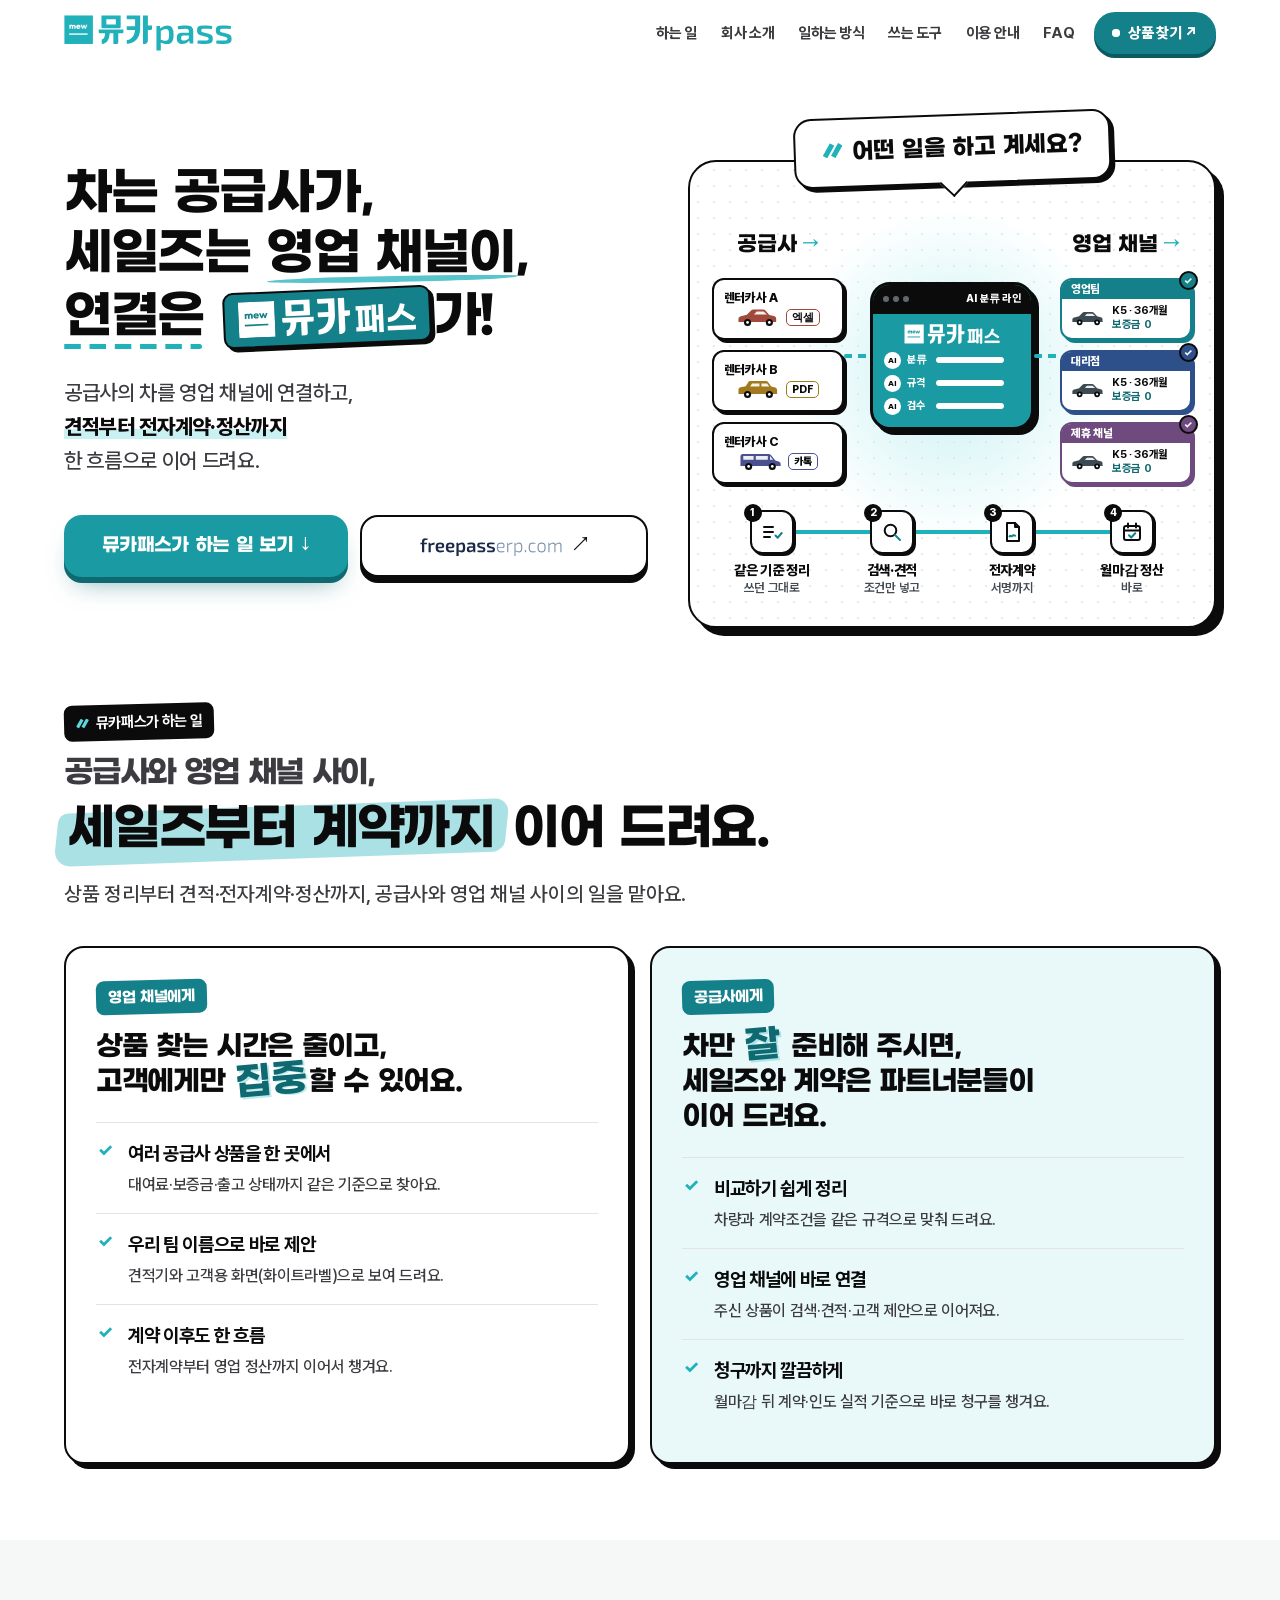
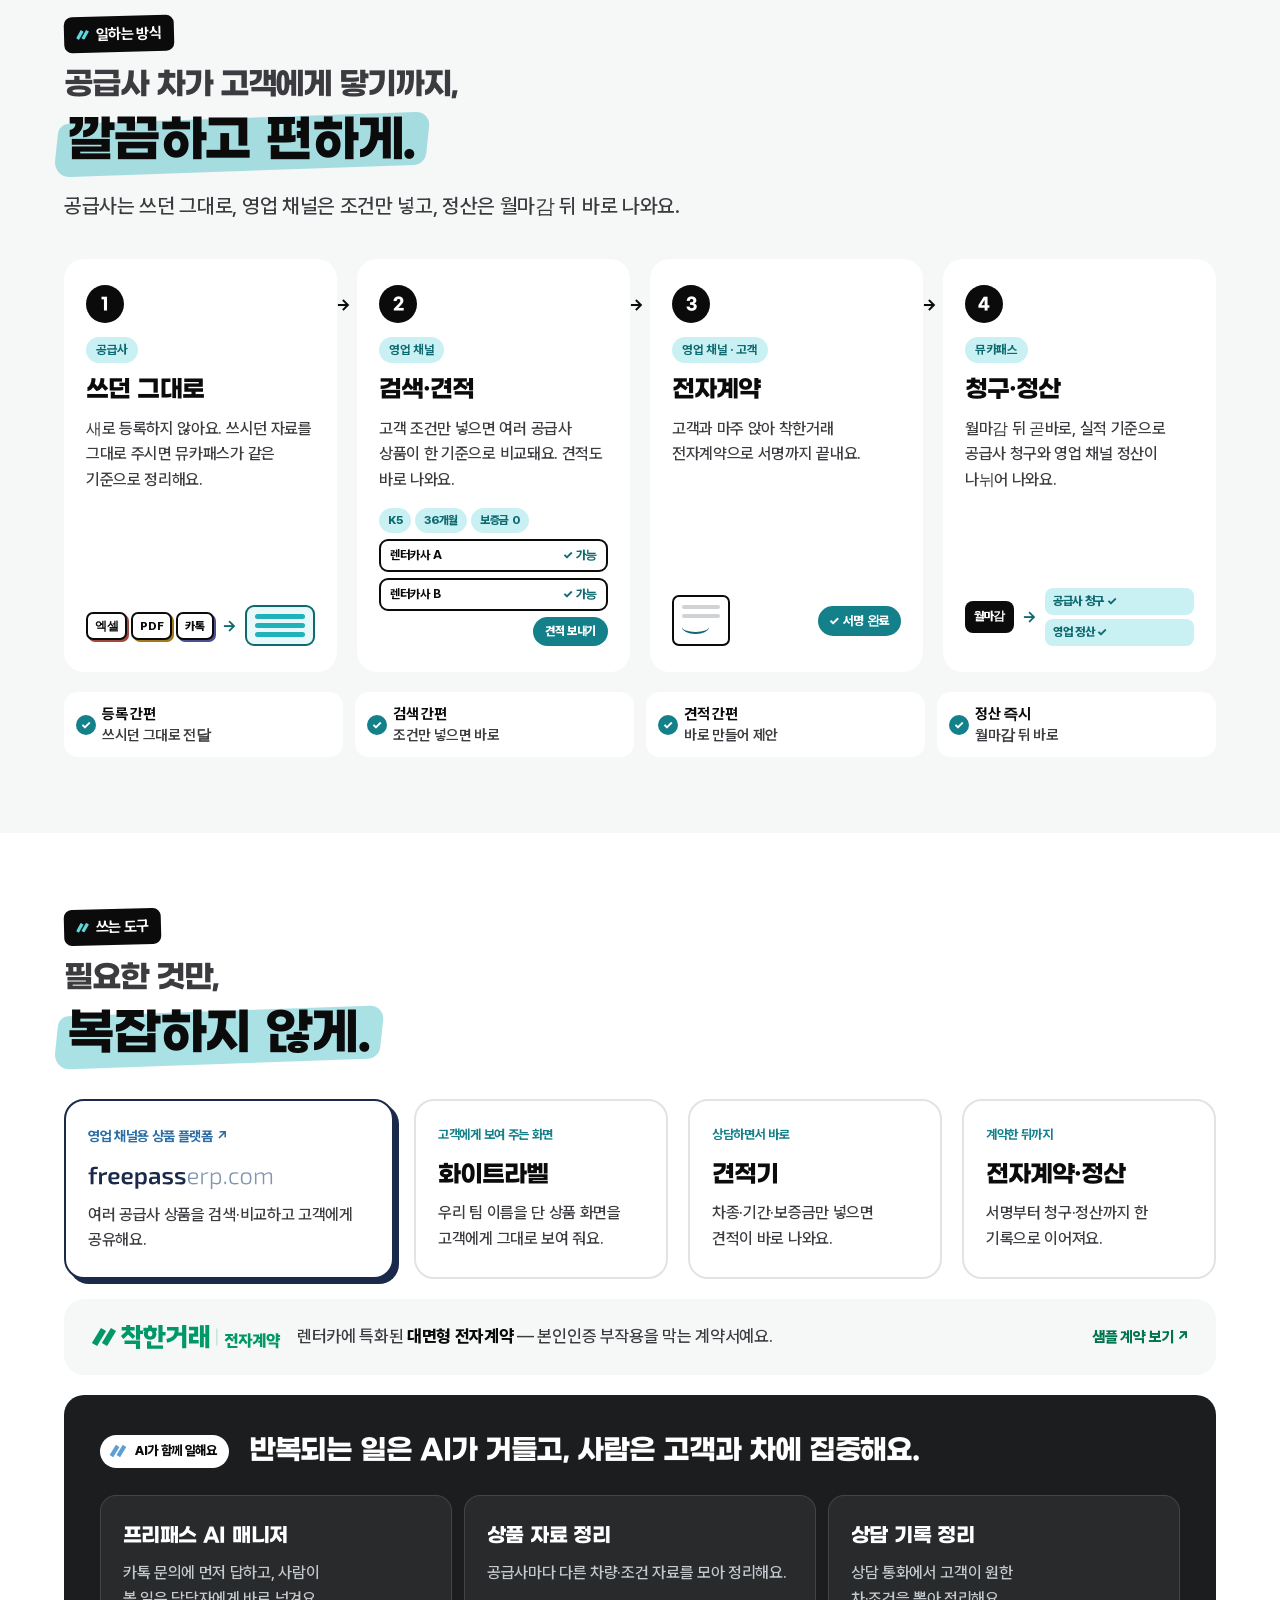
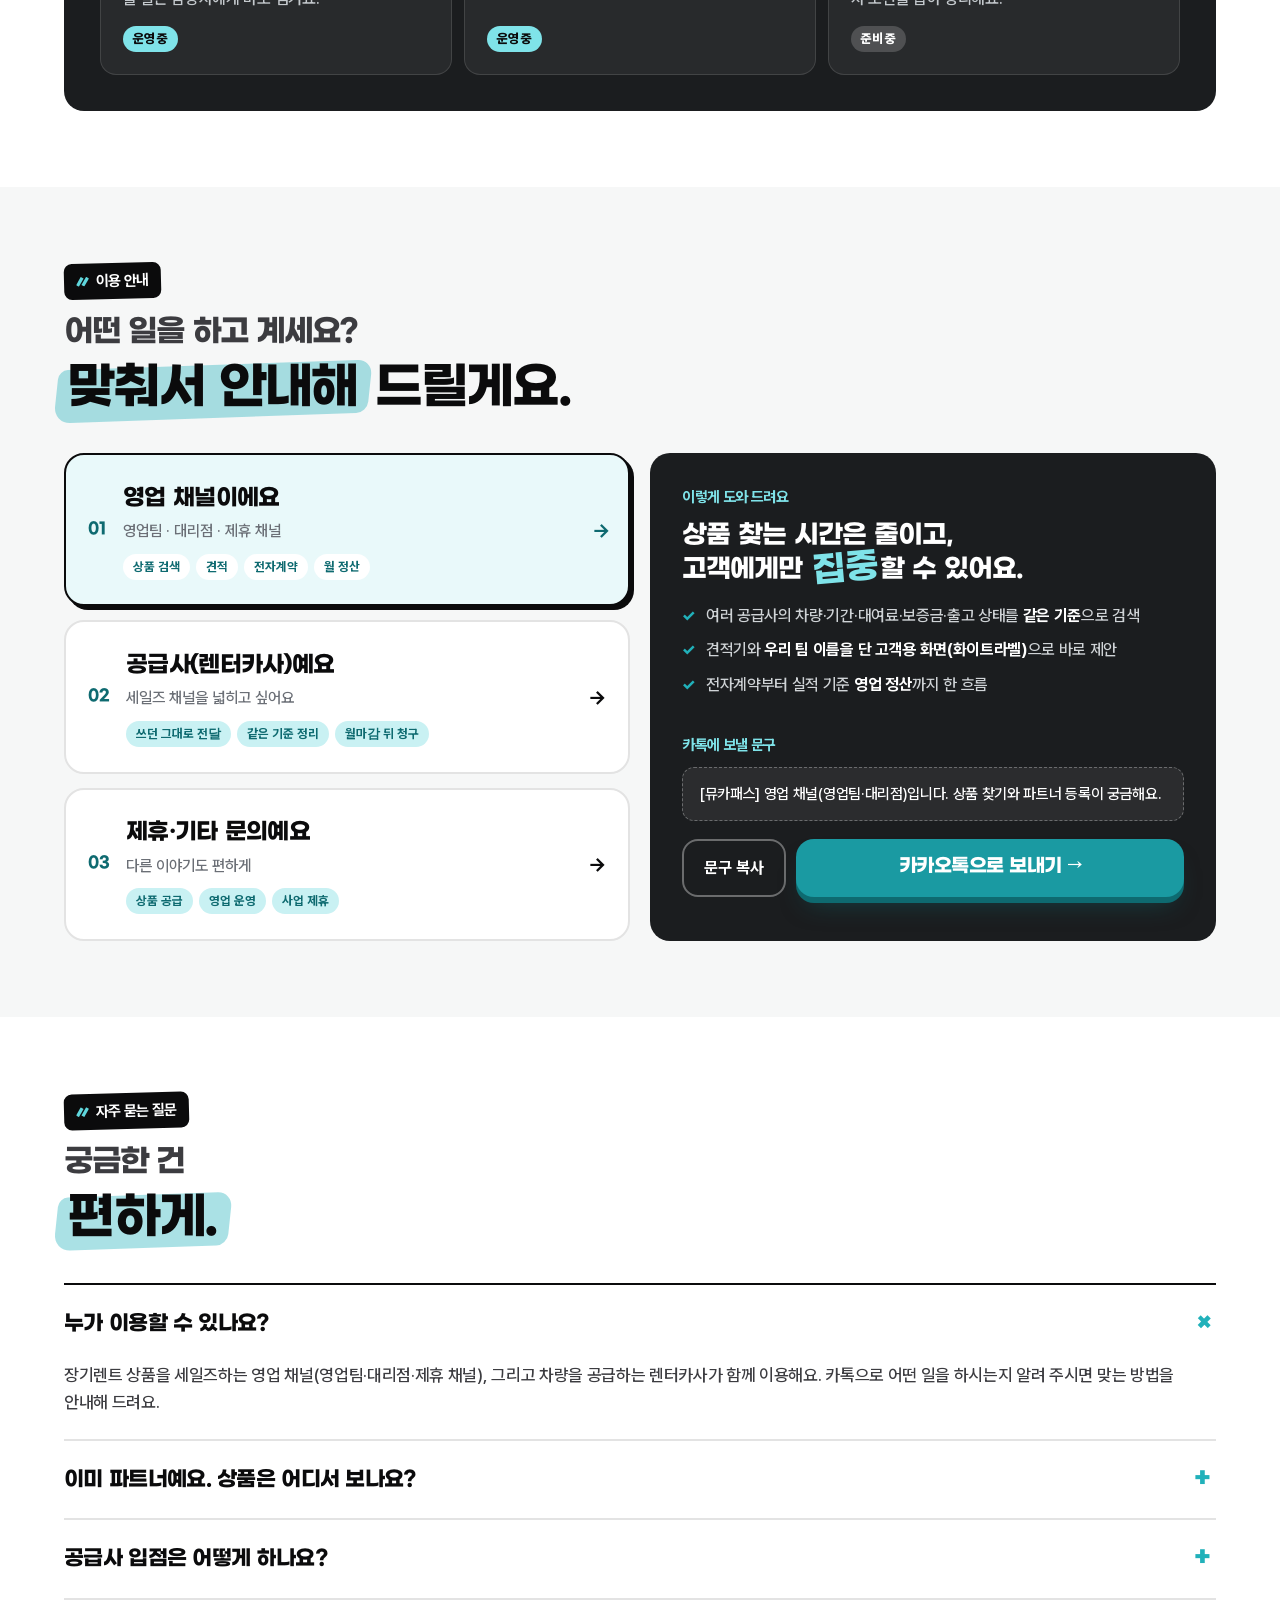
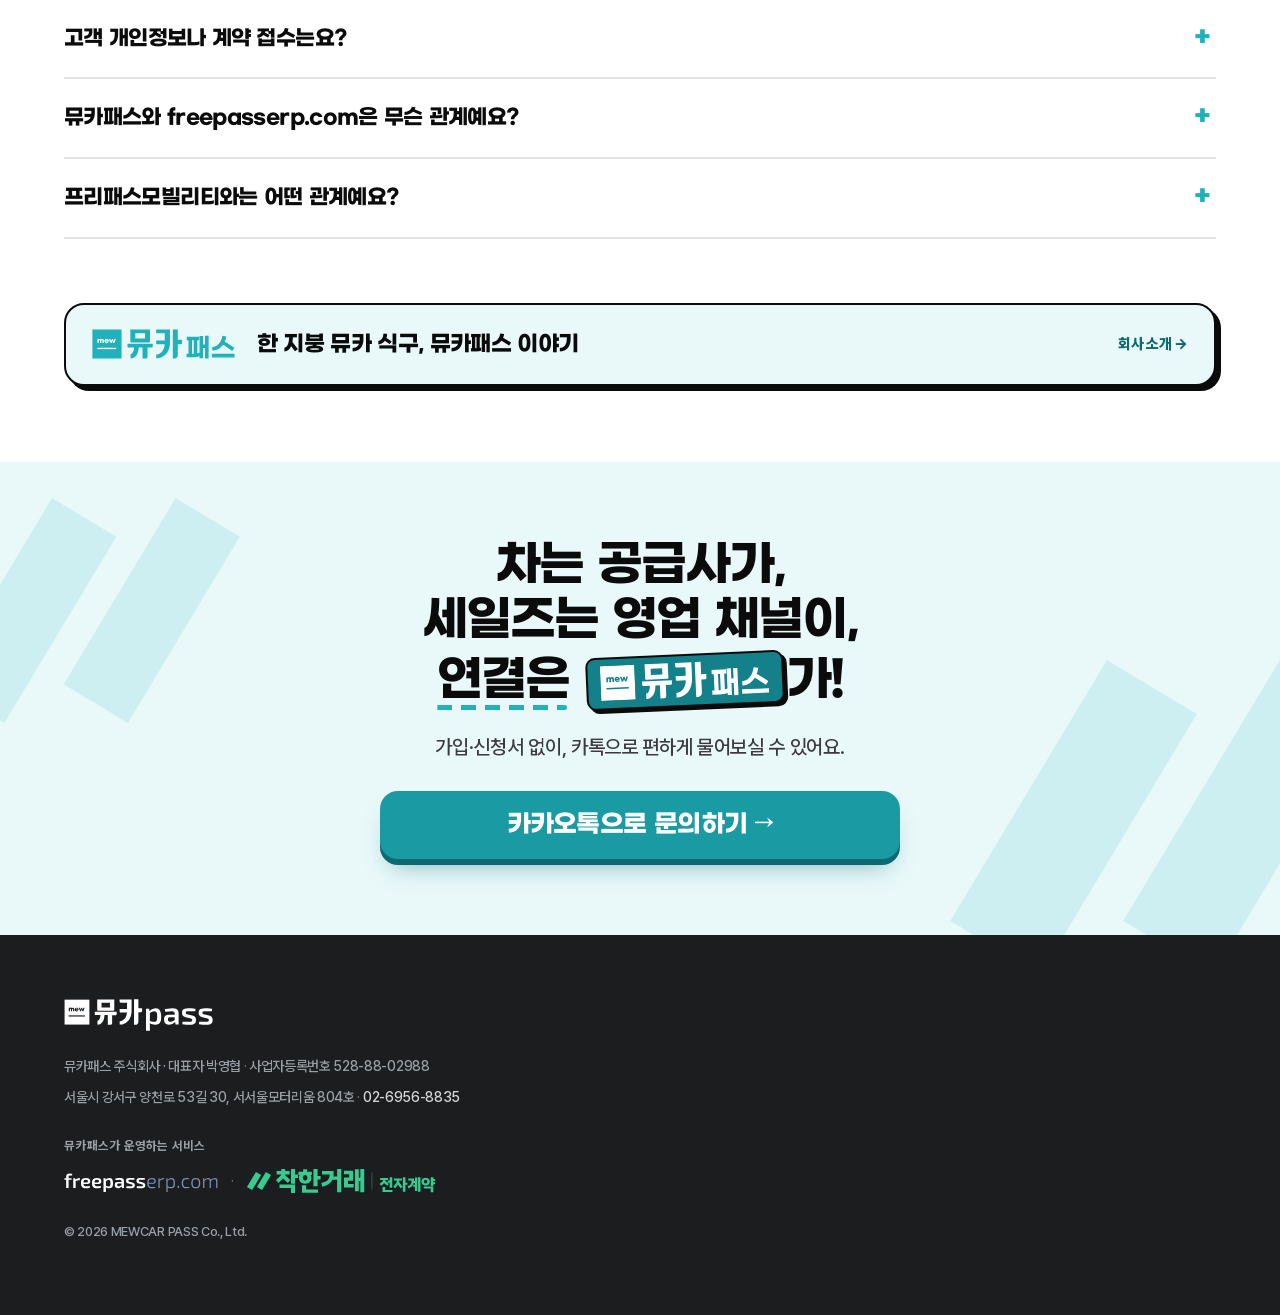
==== commit 16b51cf5: "시안(로컬 전용·미배포): 이용 안내 카드 태그, 여정선 번호·글씨, 카드 마우스 반응 보강 Co-Authored-By: Claude Sonnet 5.5 <noreply@anthr" ====
--- a/index.html
+++ b/index.html
@@ -88,7 +88,7 @@
             <span class="std std--2"><b class="hd">대리점</b><span class="body"><svg class="car" viewBox="0 0 48 22" aria-hidden="true"><use href="#c-sedan"/></svg><span class="spec"><em>K5 · 36개월</em><em>보증금 0</em></span></span><i class="ack" aria-hidden="true">✓</i></span>
             <span class="std std--3"><b class="hd">제휴 채널</b><span class="body"><svg class="car" viewBox="0 0 48 22" aria-hidden="true"><use href="#c-sedan"/></svg><span class="spec"><em>K5 · 36개월</em><em>보증금 0</em></span></span><i class="ack" aria-hidden="true">✓</i></span>
           </a>
-          <ol class="board-flow" aria-hidden="true"><li><span class="ico"><svg viewBox="0 0 24 24" width="22" height="22" fill="none" stroke="#0b0b0c" stroke-width="2" stroke-linecap="round" stroke-linejoin="round" aria-hidden="true"><path d="M4 7h9M4 12h9M4 17h6"/><path stroke="#14808a" d="M15.5 15.5l2.2 2.2 4-4.7"/></svg></span><b>같은 기준 정리</b><small>쓰던 그대로</small></li><li><span class="ico"><svg viewBox="0 0 24 24" width="22" height="22" fill="none" stroke="#0b0b0c" stroke-width="2" stroke-linecap="round" stroke-linejoin="round" aria-hidden="true"><circle cx="10.5" cy="10.5" r="5.8"/><path stroke="#14808a" d="M15 15l5 5"/></svg></span><b>검색·견적</b><small>조건만 넣고</small></li><li><span class="ico"><svg viewBox="0 0 24 24" width="22" height="22" fill="none" stroke="#0b0b0c" stroke-width="2" stroke-linecap="round" stroke-linejoin="round" aria-hidden="true"><path d="M7 3h8l4 4v14H7z"/><path d="M15 3v4h4"/><path stroke="#14808a" d="M9.5 16.5c1.2-2 2 .8 3-.6s1.5-.7 2.5-.2"/></svg></span><b>전자계약</b><small>서명까지</small></li><li><span class="ico"><svg viewBox="0 0 24 24" width="22" height="22" fill="none" stroke="#0b0b0c" stroke-width="2" stroke-linecap="round" stroke-linejoin="round" aria-hidden="true"><rect x="4" y="6" width="16" height="14" rx="2"/><path d="M4 10.5h16M8 3.5v4M16 3.5v4"/><path stroke="#14808a" d="M9 15.3l2.2 2.2 4-4.2"/></svg></span><b>월마감 정산</b><small>바로</small></li></ol>
+          <ol class="board-flow" aria-hidden="true"><li><span class="ico"><svg viewBox="0 0 24 24" width="22" height="22" fill="none" stroke="#0b0b0c" stroke-width="2" stroke-linecap="round" stroke-linejoin="round" aria-hidden="true"><path d="M4 7h9M4 12h9M4 17h6"/><path stroke="#14808a" d="M15.5 15.5l2.2 2.2 4-4.7"/></svg><i class="sn">1</i></span><b>같은 기준 정리</b><small>쓰던 그대로</small></li><li><span class="ico"><svg viewBox="0 0 24 24" width="22" height="22" fill="none" stroke="#0b0b0c" stroke-width="2" stroke-linecap="round" stroke-linejoin="round" aria-hidden="true"><circle cx="10.5" cy="10.5" r="5.8"/><path stroke="#14808a" d="M15 15l5 5"/></svg><i class="sn">2</i></span><b>검색·견적</b><small>조건만 넣고</small></li><li><span class="ico"><svg viewBox="0 0 24 24" width="22" height="22" fill="none" stroke="#0b0b0c" stroke-width="2" stroke-linecap="round" stroke-linejoin="round" aria-hidden="true"><path d="M7 3h8l4 4v14H7z"/><path d="M15 3v4h4"/><path stroke="#14808a" d="M9.5 16.5c1.2-2 2 .8 3-.6s1.5-.7 2.5-.2"/></svg><i class="sn">3</i></span><b>전자계약</b><small>서명까지</small></li><li><span class="ico"><svg viewBox="0 0 24 24" width="22" height="22" fill="none" stroke="#0b0b0c" stroke-width="2" stroke-linecap="round" stroke-linejoin="round" aria-hidden="true"><rect x="4" y="6" width="16" height="14" rx="2"/><path d="M4 10.5h16M8 3.5v4M16 3.5v4"/><path stroke="#14808a" d="M9 15.3l2.2 2.2 4-4.2"/></svg><i class="sn">4</i></span><b>월마감 정산</b><small>바로</small></li></ol>
         </div>
       </div>
     </div>
@@ -183,9 +183,9 @@
 
       <div class="start-grid">
         <div class="start-choices" role="group" aria-label="문의하는 분 유형">
-          <button type="button" data-start="channel" aria-pressed="true"><span class="no">01</span><span><strong>영업 채널이에요</strong><small>영업팀 · 대리점 · 제휴 채널</small></span><span aria-hidden="true">→</span></button>
-          <button type="button" data-start="supplier" aria-pressed="false"><span class="no">02</span><span><strong>공급사(렌터카사)예요</strong><small>세일즈 채널을 넓히고 싶어요</small></span><span aria-hidden="true">→</span></button>
-          <button type="button" data-start="etc" aria-pressed="false"><span class="no">03</span><span><strong>제휴·기타 문의예요</strong><small>다른 이야기도 편하게</small></span><span aria-hidden="true">→</span></button>
+          <button type="button" data-start="channel" aria-pressed="true"><span class="no">01</span><span><strong>영업 채널이에요</strong><small>영업팀 · 대리점 · 제휴 채널</small><span class="tags" aria-hidden="true"><i>상품 검색</i><i>견적</i><i>전자계약</i><i>월 정산</i></span></span><span aria-hidden="true">→</span></button>
+          <button type="button" data-start="supplier" aria-pressed="false"><span class="no">02</span><span><strong>공급사(렌터카사)예요</strong><small>세일즈 채널을 넓히고 싶어요</small><span class="tags" aria-hidden="true"><i>쓰던 그대로 전달</i><i>같은 기준 정리</i><i>월마감 뒤 청구</i></span></span><span aria-hidden="true">→</span></button>
+          <button type="button" data-start="etc" aria-pressed="false"><span class="no">03</span><span><strong>제휴·기타 문의예요</strong><small>다른 이야기도 편하게</small><span class="tags" aria-hidden="true"><i>상품 공급</i><i>영업 운영</i><i>사업 제휴</i></span></span><span aria-hidden="true">→</span></button>
         </div>
 
         <div class="start-answer" aria-live="polite">
--- a/css/style.css
+++ b/css/style.css
@@ -809,20 +809,21 @@
 
 /* 히어로 그림 아래 여정선 — 뮤카패스의 주 업무(정리 → 검색·견적 → 전자계약 → 월마감 정산)를 도형으로. 카드가 나가는 박자(3.2초)에 이어 진행선이 채워진다 */
 .board-flow{grid-column:1/-1;position:relative;list-style:none;margin:26px 0 0;padding:0;display:grid;grid-template-columns:repeat(4,1fr);gap:0}
-.board-flow::before,.board-flow::after{content:"";position:absolute;left:12.5%;right:12.5%;top:17px;height:4px;border-radius:2px}
-.board-flow::before{background:repeating-linear-gradient(90deg,#b9c6c8 0 6px,transparent 6px 11px)}
+.board-flow::before,.board-flow::after{content:"";position:absolute;left:12.5%;right:12.5%;top:20px;height:4px;border-radius:2px}
+.board-flow::before{background:#d9e2e3}
 .board-flow::after{background:var(--teal);transform-origin:left;animation:flowFill var(--cyc) ease-in-out infinite 3.2s backwards}
 .board-flow li{position:relative;z-index:1;display:flex;flex-direction:column;align-items:center;text-align:center;gap:1px}
-.board-flow .ico{position:relative;display:grid;place-items:center;width:38px;height:38px;margin-bottom:5px;border:2px solid var(--ink);border-radius:11px;background:#fff;box-shadow:2px 2px 0 var(--ink)}
+.board-flow .ico{position:relative;display:grid;place-items:center;width:44px;height:44px;margin-bottom:7px;border:2px solid var(--ink);border-radius:12px;background:#fff;box-shadow:2px 2px 0 var(--ink)}
 .board-flow .ico::after{content:"";position:absolute;inset:0;border-radius:9px;background:var(--mint);opacity:0;animation:nodeLit var(--cyc) infinite backwards}
-.board-flow .ico svg{position:relative;z-index:1}
+.board-flow .ico svg{position:relative;z-index:1;width:24px;height:24px}
+.board-flow .sn{position:absolute;z-index:2;left:-8px;top:-8px;width:18px;height:18px;border-radius:50%;background:var(--ink);color:#fff;font-style:normal;font-size:10.5px;font-weight:800;line-height:18px;text-align:center}
 .board-flow li:nth-child(1) .ico,.board-flow li:nth-child(1) .ico::after{animation-delay:3.2s}
 .board-flow li:nth-child(2) .ico,.board-flow li:nth-child(2) .ico::after{animation-delay:4.1s}
 .board-flow li:nth-child(3) .ico,.board-flow li:nth-child(3) .ico::after{animation-delay:5s}
 .board-flow li:nth-child(4) .ico,.board-flow li:nth-child(4) .ico::after{animation-delay:5.9s}
 .board-flow .ico{animation:nodePop var(--cyc) infinite backwards}
-.board-flow b{font-size:12.5px;font-weight:800;line-height:1.25;white-space:nowrap}
-.board-flow small{font-size:11px;font-weight:600;color:var(--sub);line-height:1.2}
+.board-flow b{font-size:14px;font-weight:800;line-height:1.25;white-space:nowrap}
+.board-flow small{font-size:12.5px;font-weight:600;color:#454b52;line-height:1.25}
 @keyframes flowFill{0%{transform:scaleX(0)}47%,80%{transform:scaleX(1)}90%,100%{transform:scaleX(0)}}
 @keyframes nodePop{0%{transform:scale(1.14)}6%,100%{transform:none}}
 @keyframes nodeLit{0%{opacity:0}4%,78%{opacity:1}90%,100%{opacity:0}}
@@ -830,7 +831,30 @@
   .board-flow{margin-top:20px}
   .board-flow::before,.board-flow::after{top:14px}
   .board-flow .ico{width:32px;height:32px;border-radius:9px;margin-bottom:4px;box-shadow:2px 2px 0 var(--ink)}
-  .board-flow .ico svg{width:18px;height:18px}
+  .board-flow .ico svg{width:19px;height:19px}
+  .board-flow .sn{left:-6px;top:-6px;width:15px;height:15px;font-size:9px;line-height:15px}
   .board-flow b{font-size:10.5px}.board-flow small{display:none}
 }
 @media (prefers-reduced-motion:reduce){.board-flow::after{transform:none}}
+
+/* 이용 안내 왼쪽 카드: 높이가 늘어나도 허전하지 않게 «받게 되는 것» 태그를 채운다(휴대폰은 밀도 때문에 숨김) */
+.start-choices .tags{display:flex;flex-wrap:wrap;gap:6px;margin-top:10px}
+.start-choices .tags i{font-style:normal;font-size:12.5px;font-weight:700;color:var(--teal-ink);background:var(--mint);border-radius:999px;padding:3px 10px}
+.start-choices button[aria-pressed=true] .tags i{background:#fff}
+@media (max-width:860px){.start-choices .tags{display:none}}
+/* 마이크로 인터랙션 보강: 하는 일·일하는 방식·쓰는 도구 카드에 마우스 반응(마우스가 있는 기기에서만) */
+@media (hover:hover){
+  .what-card{transition:transform .18s cubic-bezier(.2,.8,.2,1),box-shadow .18s}
+  .what-card:hover{transform:translate(-2px,-4px);box-shadow:8px 9px 0 var(--ink)}
+  .what-card li::before{transition:transform .2s cubic-bezier(.3,1.6,.5,1)}
+  .what-card li:hover::before{transform:scale(1.35) rotate(-8deg)}
+  .what-card li b{transition:color .15s}.what-card li:hover b{color:var(--teal-ink)}
+  .flow-steps li{transition:transform .18s cubic-bezier(.2,.8,.2,1),box-shadow .18s}
+  .flow-steps li:hover{transform:translateY(-5px);box-shadow:0 16px 30px -18px rgba(11,11,12,.45)}
+  .flow-steps .n{transition:transform .22s cubic-bezier(.3,1.6,.5,1)}
+  .flow-steps li:hover .n{transform:rotate(-10deg) scale(1.12)}
+  .flow-steps li:not(:last-child)::after{transition:transform .18s}
+  .flow-steps li:hover::after{transform:translateX(5px)}
+  .tool:not(.tool--main){transition:transform .18s cubic-bezier(.2,.8,.2,1),border-color .15s,box-shadow .18s}
+  .tool:not(.tool--main):hover{transform:translateY(-4px);border-color:var(--ink);box-shadow:4px 5px 0 var(--ink)}
+}
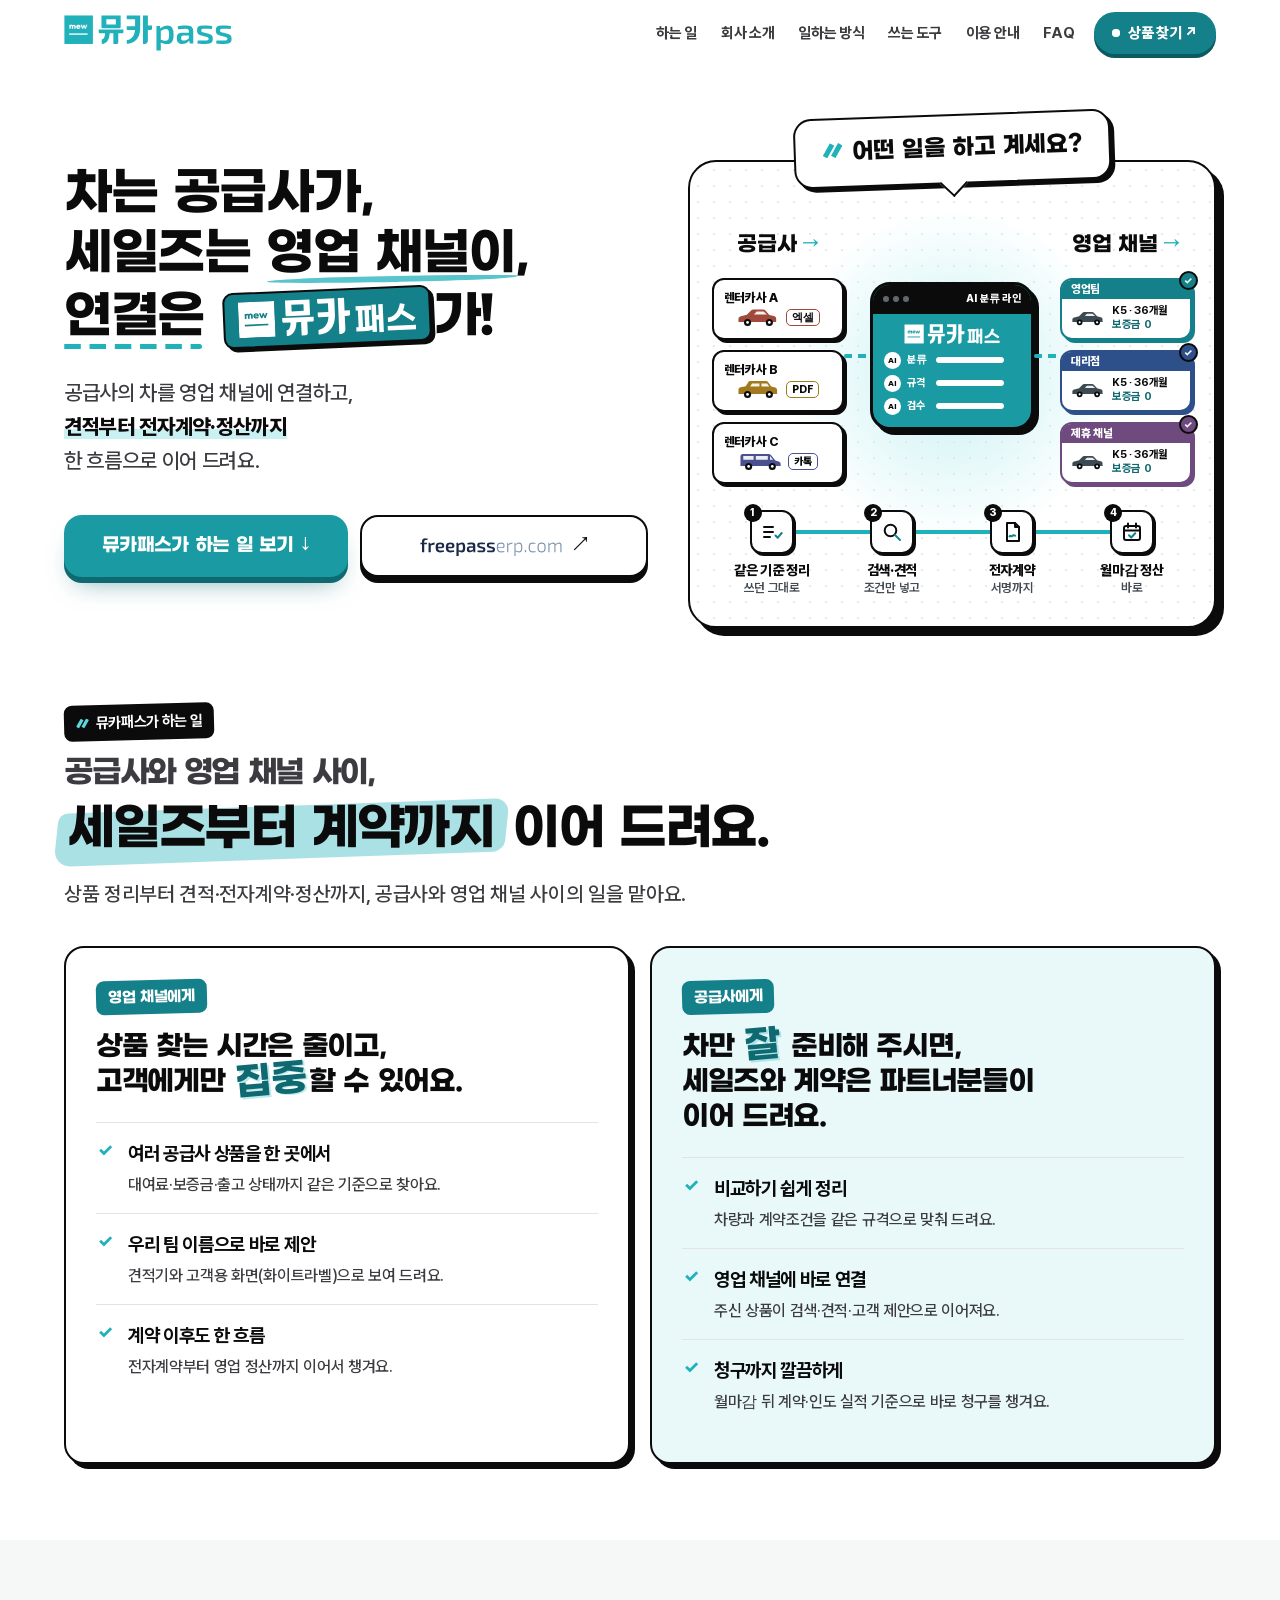
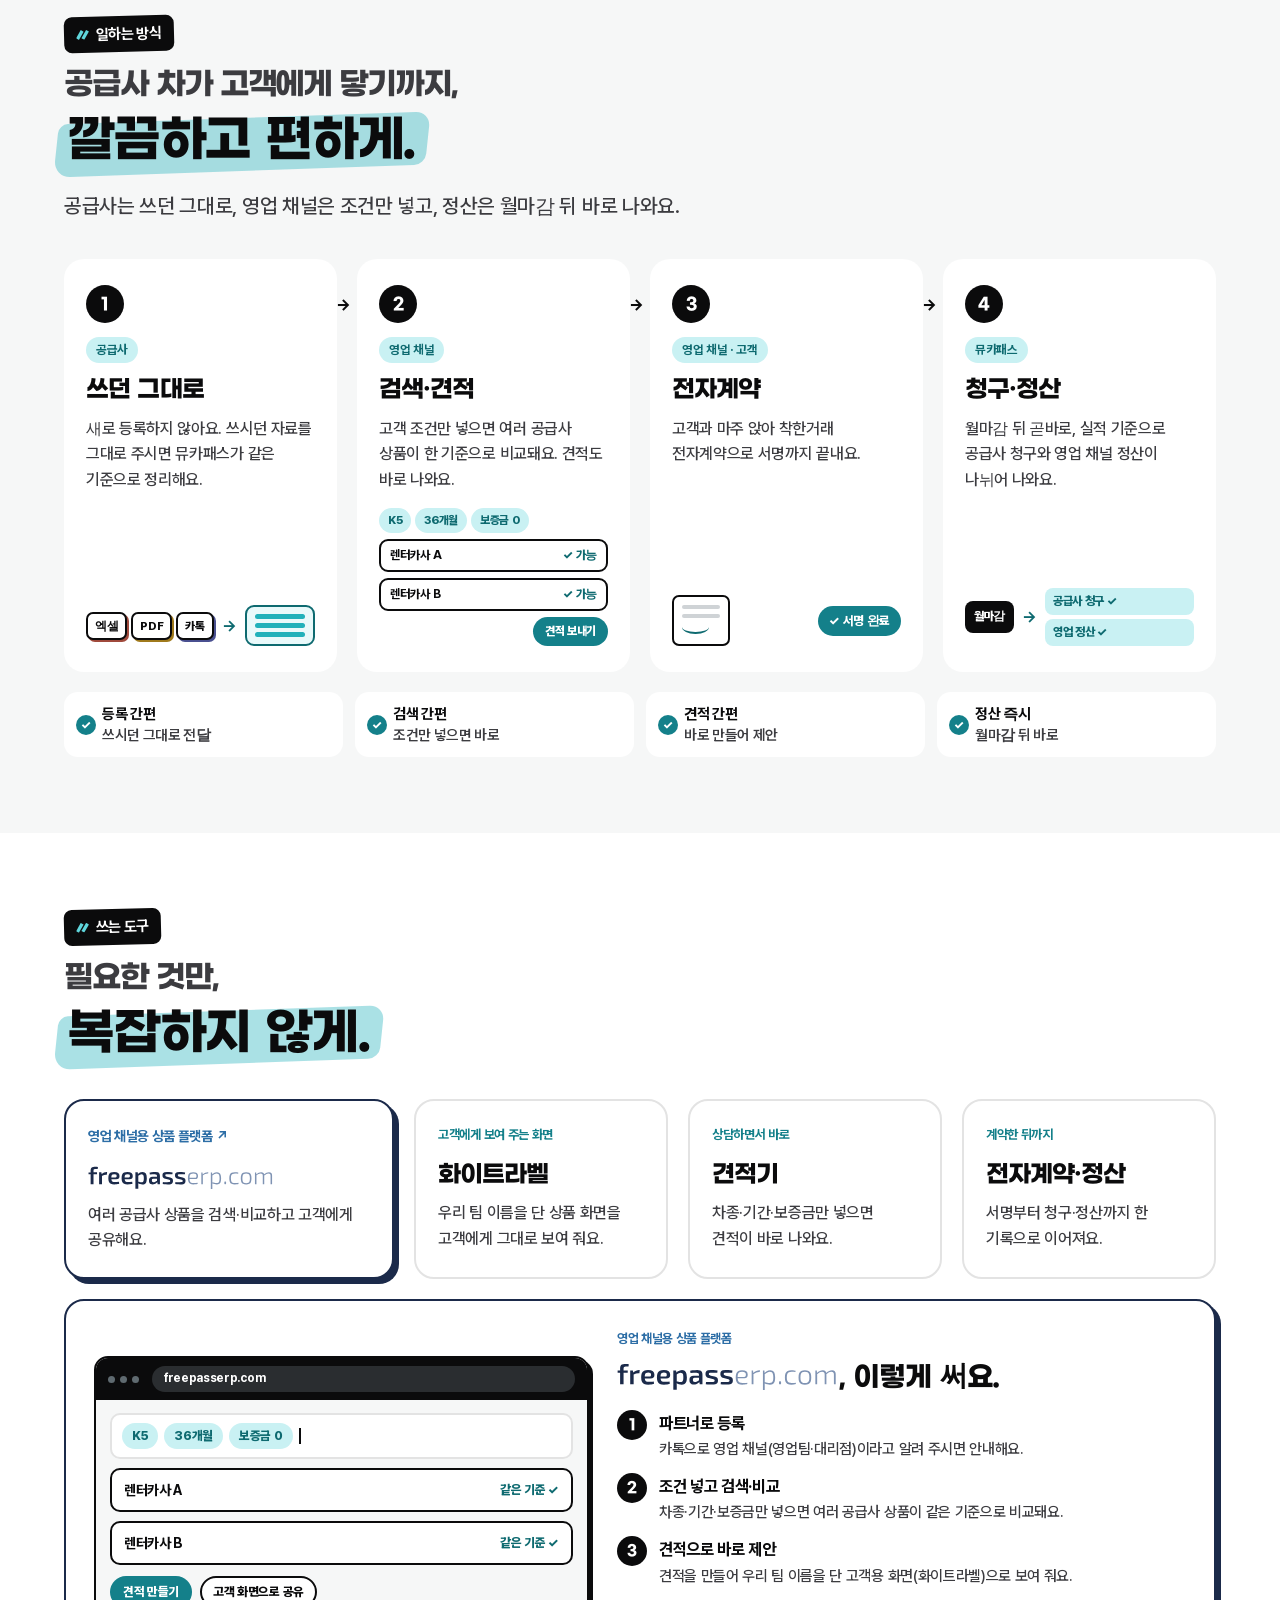
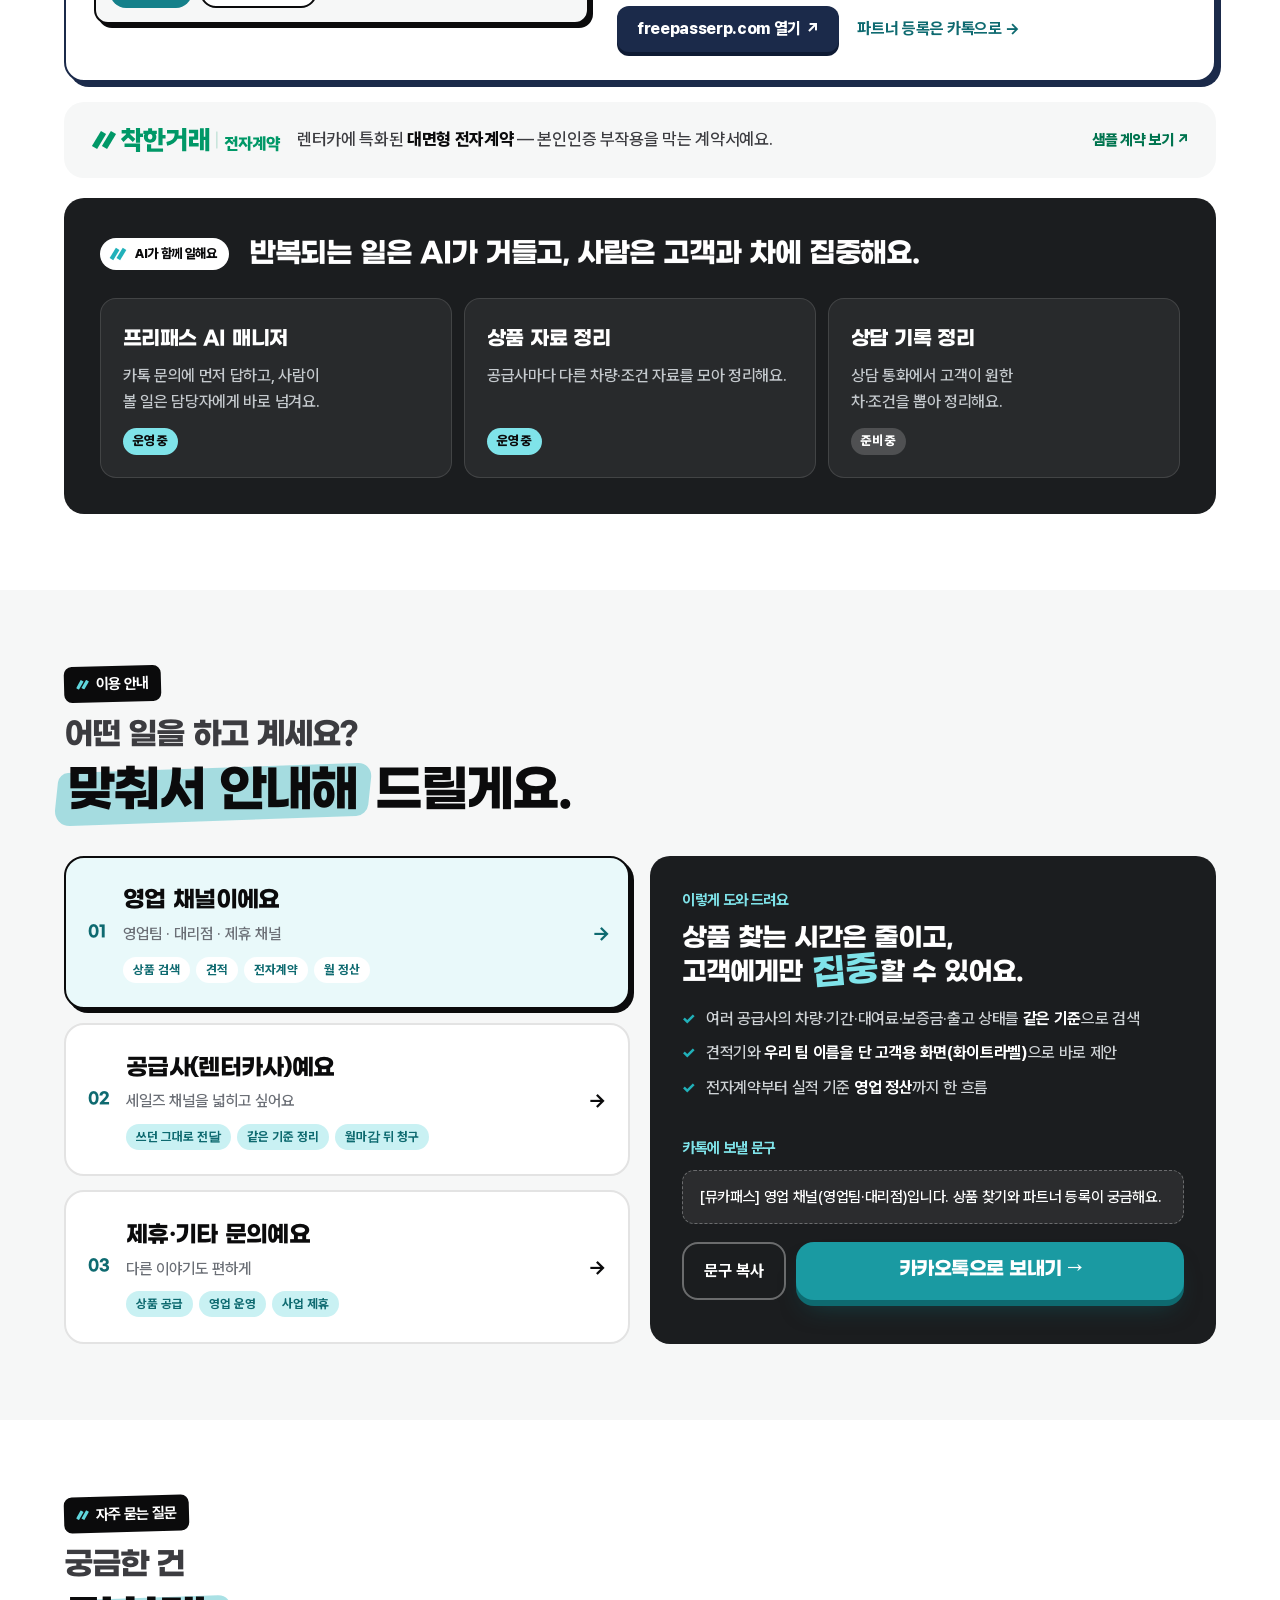
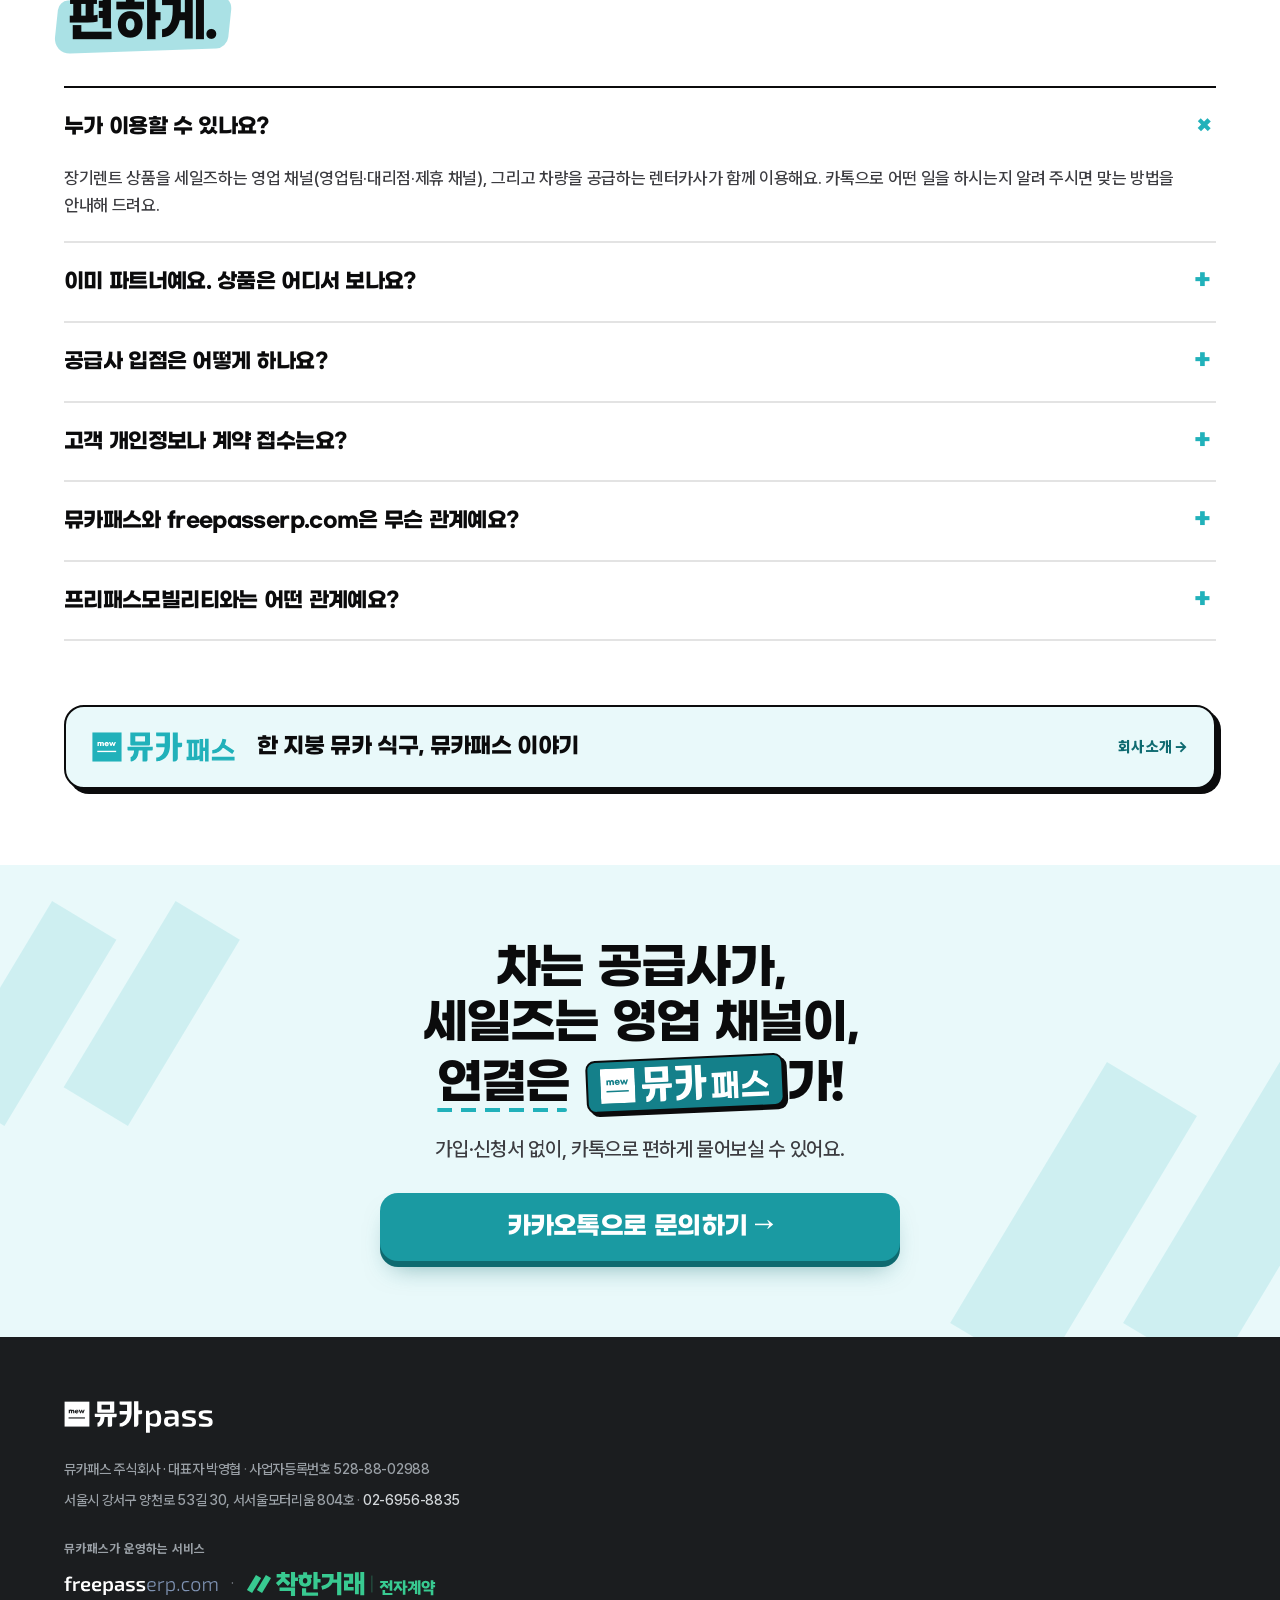
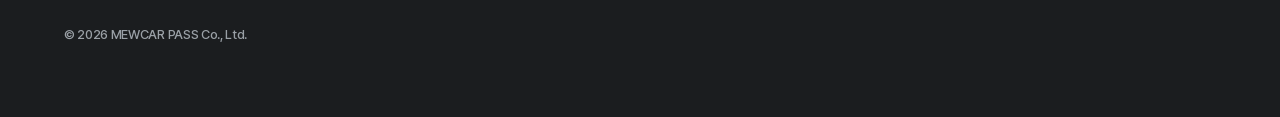
==== commit 98affd16: "시안(로컬 전용·미배포): freepasserp.com 안내 카드(무엇·쓰는 법) + 파비콘 // 를 브랜드 청록으로 Co-Authored-By: Claude Sonnet 5.5 " ====
--- a/index.html
+++ b/index.html
@@ -157,6 +157,25 @@
         <div class="tool"><span>상담하면서 바로</span><b>견적기</b><p>차종·기간·보증금만 넣으면 견적이 바로 나와요.</p></div>
         <div class="tool"><span>계약한 뒤까지</span><b>전자계약·정산</b><p>서명부터 청구·정산까지 한 기록으로 이어져요.</p></div>
       </div>
+      <div class="erp-guide" aria-labelledby="erp-guide-h">
+        <div class="erp-mock" aria-hidden="true">
+          <span class="mock-bar"><i></i><i></i><i></i><em>freepasserp.com</em></span>
+          <span class="mock-q"><i>K5</i><i>36개월</i><i>보증금 0</i><u class="caret"></u></span>
+          <span class="mock-row"><b>렌터카사 A</b><em>같은 기준 ✓</em></span>
+          <span class="mock-row"><b>렌터카사 B</b><em>같은 기준 ✓</em></span>
+          <span class="mock-acts"><s>견적 만들기</s><s class="share">고객 화면으로 공유</s></span>
+        </div>
+        <div class="erp-text">
+          <span class="erp-kick">영업 채널용 상품 플랫폼</span>
+          <h3 id="erp-guide-h"><span class="bi-fpe"><img src="assets/brand/freepasserp-bi.svg" alt="freepasserp.com" width="7740" height="1200"></span>, 이렇게 써요.</h3>
+          <ol class="erp-steps">
+            <li><span class="n">1</span><div><b>파트너로 등록</b><p>카톡으로 영업 채널(영업팀·대리점)이라고 알려 주시면 안내해요.</p></div></li>
+            <li><span class="n">2</span><div><b>조건 넣고 검색·비교</b><p>차종·기간·보증금만 넣으면 여러 공급사 상품이 같은 기준으로 비교돼요.</p></div></li>
+            <li><span class="n">3</span><div><b>견적으로 바로 제안</b><p>견적을 만들어 우리 팀 이름을 단 고객용 화면(화이트라벨)으로 보여 줘요.</p></div></li>
+          </ol>
+          <div class="erp-acts"><a class="erp-open" href="https://freepasserp.com/" target="_blank" rel="noopener">freepasserp.com 열기 ↗</a><a class="erp-join" href="#start" data-start-go="channel">파트너 등록은 카톡으로 →</a></div>
+        </div>
+      </div>
       <a class="family" href="https://sign.freepasserp.com/sample" target="_blank" rel="noopener">
         <span class="family-name"><img loading="lazy" decoding="async" class="family-ci" src="assets/brand/chakhan-ci-econtract-on-light.svg" alt="착한거래 전자계약" width="152" height="22"></span>
         <span class="family-desc">렌터카에 특화된 <b>대면형 전자계약</b> — 본인인증 부작용을 막는 계약서예요.</span>
--- a/css/style.css
+++ b/css/style.css
@@ -858,3 +858,43 @@
   .tool:not(.tool--main){transition:transform .18s cubic-bezier(.2,.8,.2,1),border-color .15s,box-shadow .18s}
   .tool:not(.tool--main):hover{transform:translateY(-4px);border-color:var(--ink);box-shadow:4px 5px 0 var(--ink)}
 }
+
+/* freepasserp.com 안내 — 무엇인지(영업 채널용 상품 플랫폼)와 쓰는 법(등록 → 검색·비교 → 견적 제안)을 그림과 글로 */
+.erp-guide{display:grid;grid-template-columns:minmax(0,1fr) minmax(0,1.15fr);gap:28px;align-items:center;margin-top:var(--gap);padding:28px;background:#fff;border:2px solid #1B2A4A;border-radius:var(--r);box-shadow:5px 5px 0 #1B2A4A}
+.erp-mock{display:flex;flex-direction:column;gap:9px;padding:0 0 14px;border:2px solid var(--ink);border-radius:14px;background:var(--bg-2);overflow:hidden;box-shadow:4px 4px 0 var(--ink)}
+.mock-bar{display:flex;align-items:center;gap:5px;padding:8px 12px;background:var(--ink)}
+.mock-bar i{width:7px;height:7px;border-radius:50%;background:#5f6a70}
+.mock-bar em{margin-left:8px;flex:1;font-style:normal;font-size:12px;font-weight:700;color:#fff;background:#2a2d30;border-radius:999px;padding:3px 12px}
+.mock-q{display:flex;align-items:center;flex-wrap:wrap;gap:6px;margin:4px 14px 0;padding:8px 10px;background:#fff;border:2px solid var(--line);border-radius:10px}
+.mock-q i{font-style:normal;font-size:12.5px;font-weight:800;color:var(--teal-ink);background:var(--mint);border-radius:999px;padding:3px 10px}
+.mock-q .caret{width:2px;height:16px;background:var(--ink);animation:caretBlink 1s steps(2,jump-none) infinite}
+@keyframes caretBlink{0%{opacity:1}50%{opacity:0}100%{opacity:1}}
+.mock-row{display:flex;justify-content:space-between;align-items:center;margin:0 14px;padding:9px 12px;background:#fff;border:2px solid var(--ink);border-radius:10px;animation:rowIn 6s infinite backwards}
+.mock-row+.mock-row{animation-delay:.35s}
+.mock-row b{font-size:14px}
+.mock-row em{font-style:normal;font-size:12.5px;font-weight:800;color:var(--teal-ink)}
+.mock-acts{display:flex;gap:8px;margin:2px 14px 0}
+.mock-acts s{text-decoration:none;font-size:12.5px;font-weight:800;color:#fff;background:var(--teal-small);border-radius:999px;padding:6px 13px}
+.mock-acts .share{background:#fff;color:var(--ink);border:2px solid var(--ink);padding:4px 11px}
+@keyframes rowIn{0%{opacity:0;translate:-8px 0}6%,90%{opacity:1;translate:0 0}96%,100%{opacity:0;translate:0 0}}
+.erp-kick{display:block;font-size:13px;font-weight:700;color:#2d6ea6;margin-bottom:6px}
+.erp-text h3{margin:0 0 14px;font-family:var(--poster);font-weight:700;font-size:clamp(22px,2.4vw,28px);letter-spacing:-.04em;line-height:1.3}
+.erp-text h3 .bi-fpe{font-size:1.02em}
+.erp-steps{list-style:none;margin:0;padding:0;display:grid;gap:12px}
+.erp-steps li{display:grid;grid-template-columns:30px 1fr;gap:12px;align-items:start}
+.erp-steps .n{display:grid;place-items:center;width:30px;height:30px;border-radius:50%;background:var(--ink);color:#fff;font-family:var(--poster);font-size:15px}
+.erp-steps b{display:block;font-size:16.5px}
+.erp-steps p{margin:1px 0 0;font-size:15px;color:var(--ink-2)}
+.erp-acts{display:flex;flex-wrap:wrap;align-items:center;gap:10px 18px;margin-top:18px}
+.erp-open{display:inline-flex;align-items:center;min-height:46px;padding:0 20px;border-radius:12px;background:#1B2A4A;color:#fff;font-weight:800;text-decoration:none;box-shadow:0 4px 0 #0e1a33;transition:transform .14s cubic-bezier(.2,.8,.2,1),box-shadow .14s}
+.erp-open:hover{transform:translateY(-2px);box-shadow:0 6px 0 #0e1a33}
+.erp-open:active{transform:translateY(3px);box-shadow:0 1px 0 #0e1a33;transition-duration:.05s}
+.erp-join{font-weight:700;color:var(--teal-ink);text-decoration:none}
+.erp-join:hover{text-decoration:underline}
+@media (max-width:860px){
+  .erp-guide{grid-template-columns:1fr;gap:18px;padding:20px 16px;box-shadow:4px 4px 0 #1B2A4A}
+  .erp-text{order:-1}
+  .erp-steps{gap:9px}.erp-steps b{font-size:15.5px}.erp-steps p{font-size:14px}
+  .erp-open{width:100%;justify-content:center}
+}
+@media (prefers-reduced-motion:reduce){.mock-q .caret{display:none}}
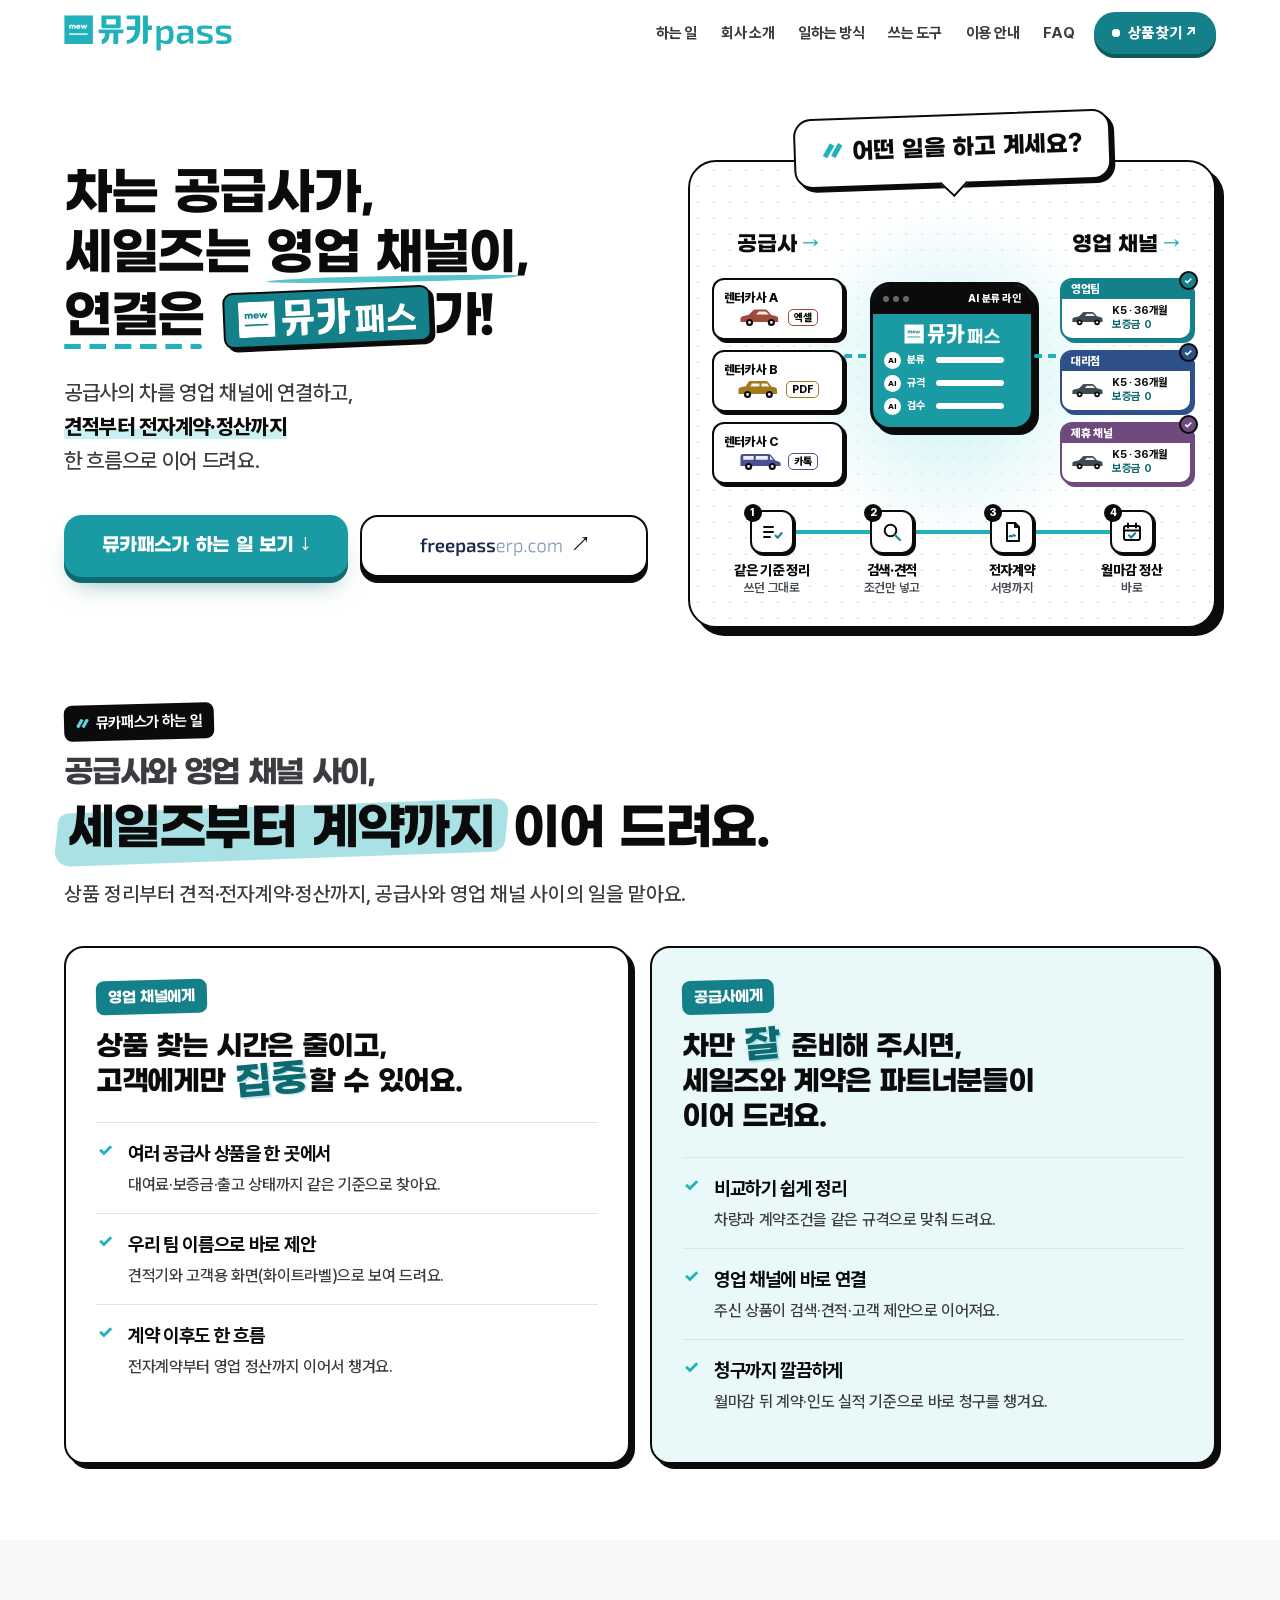
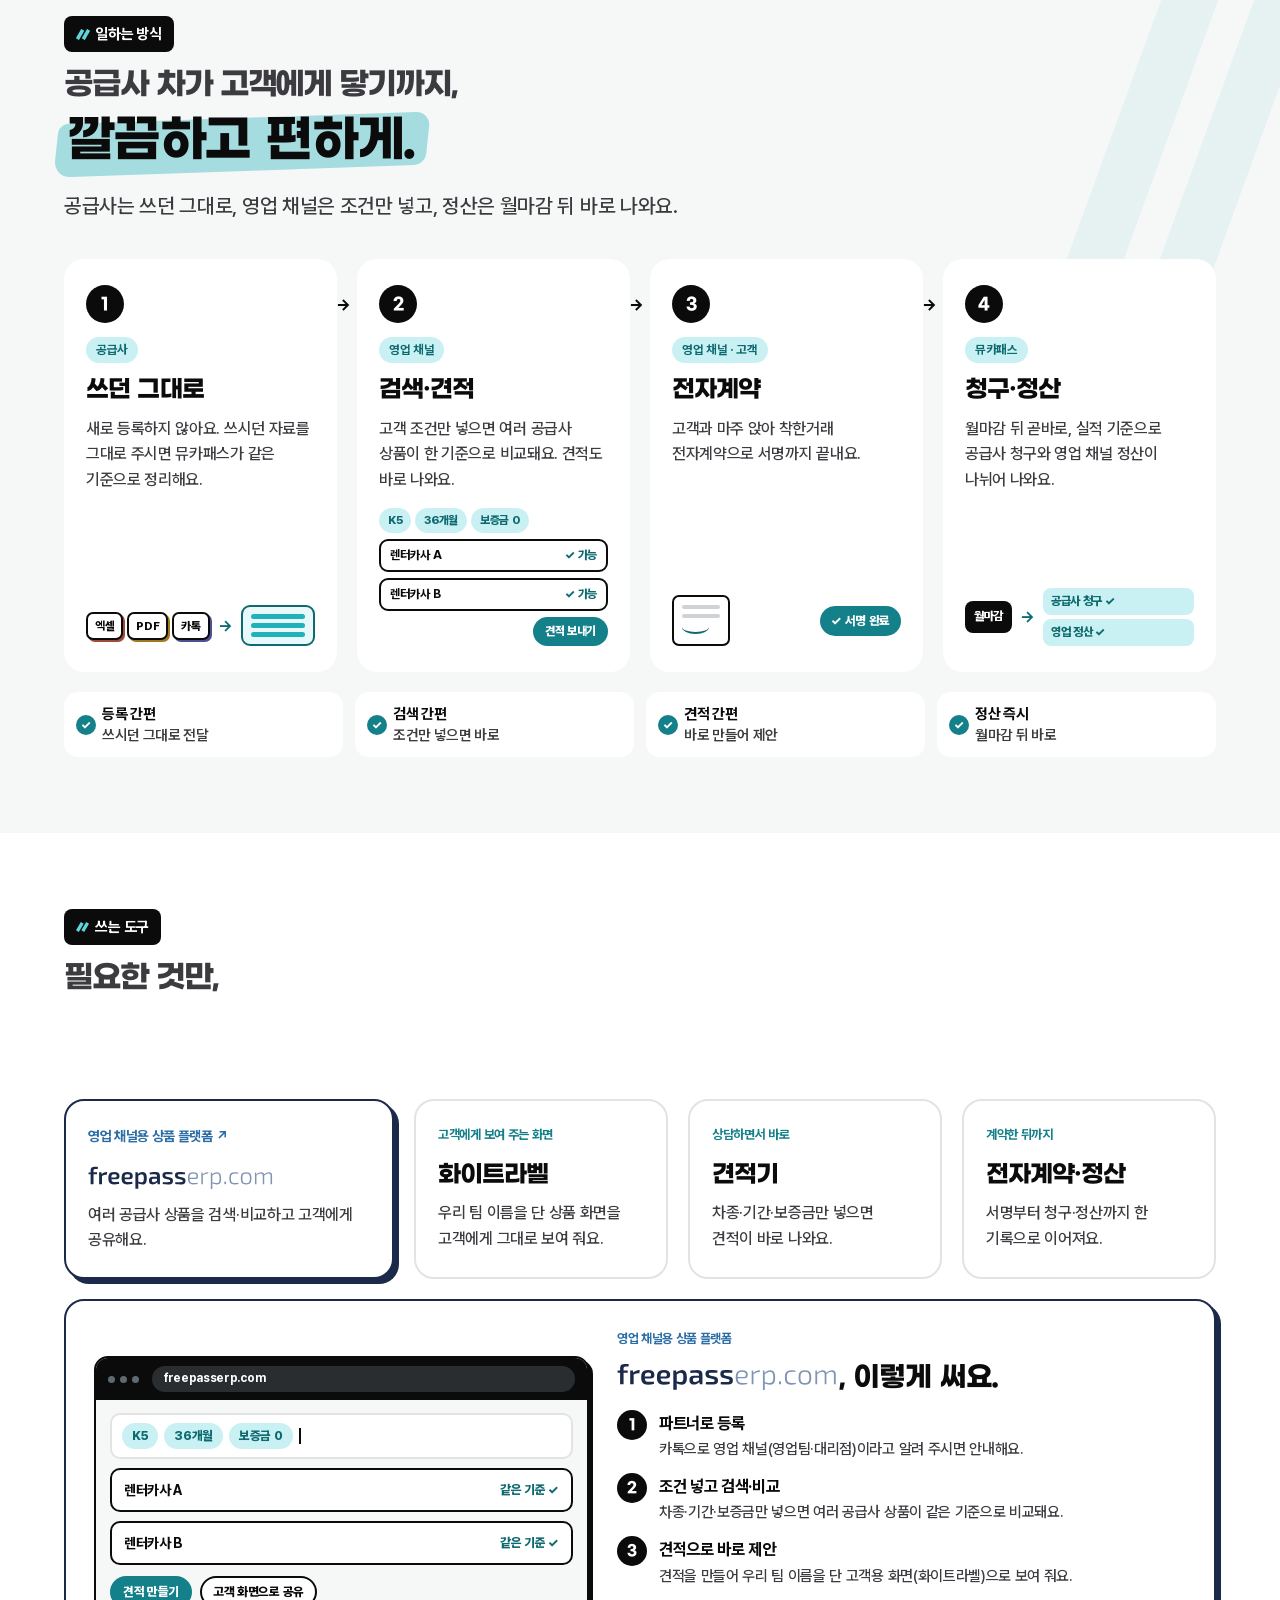
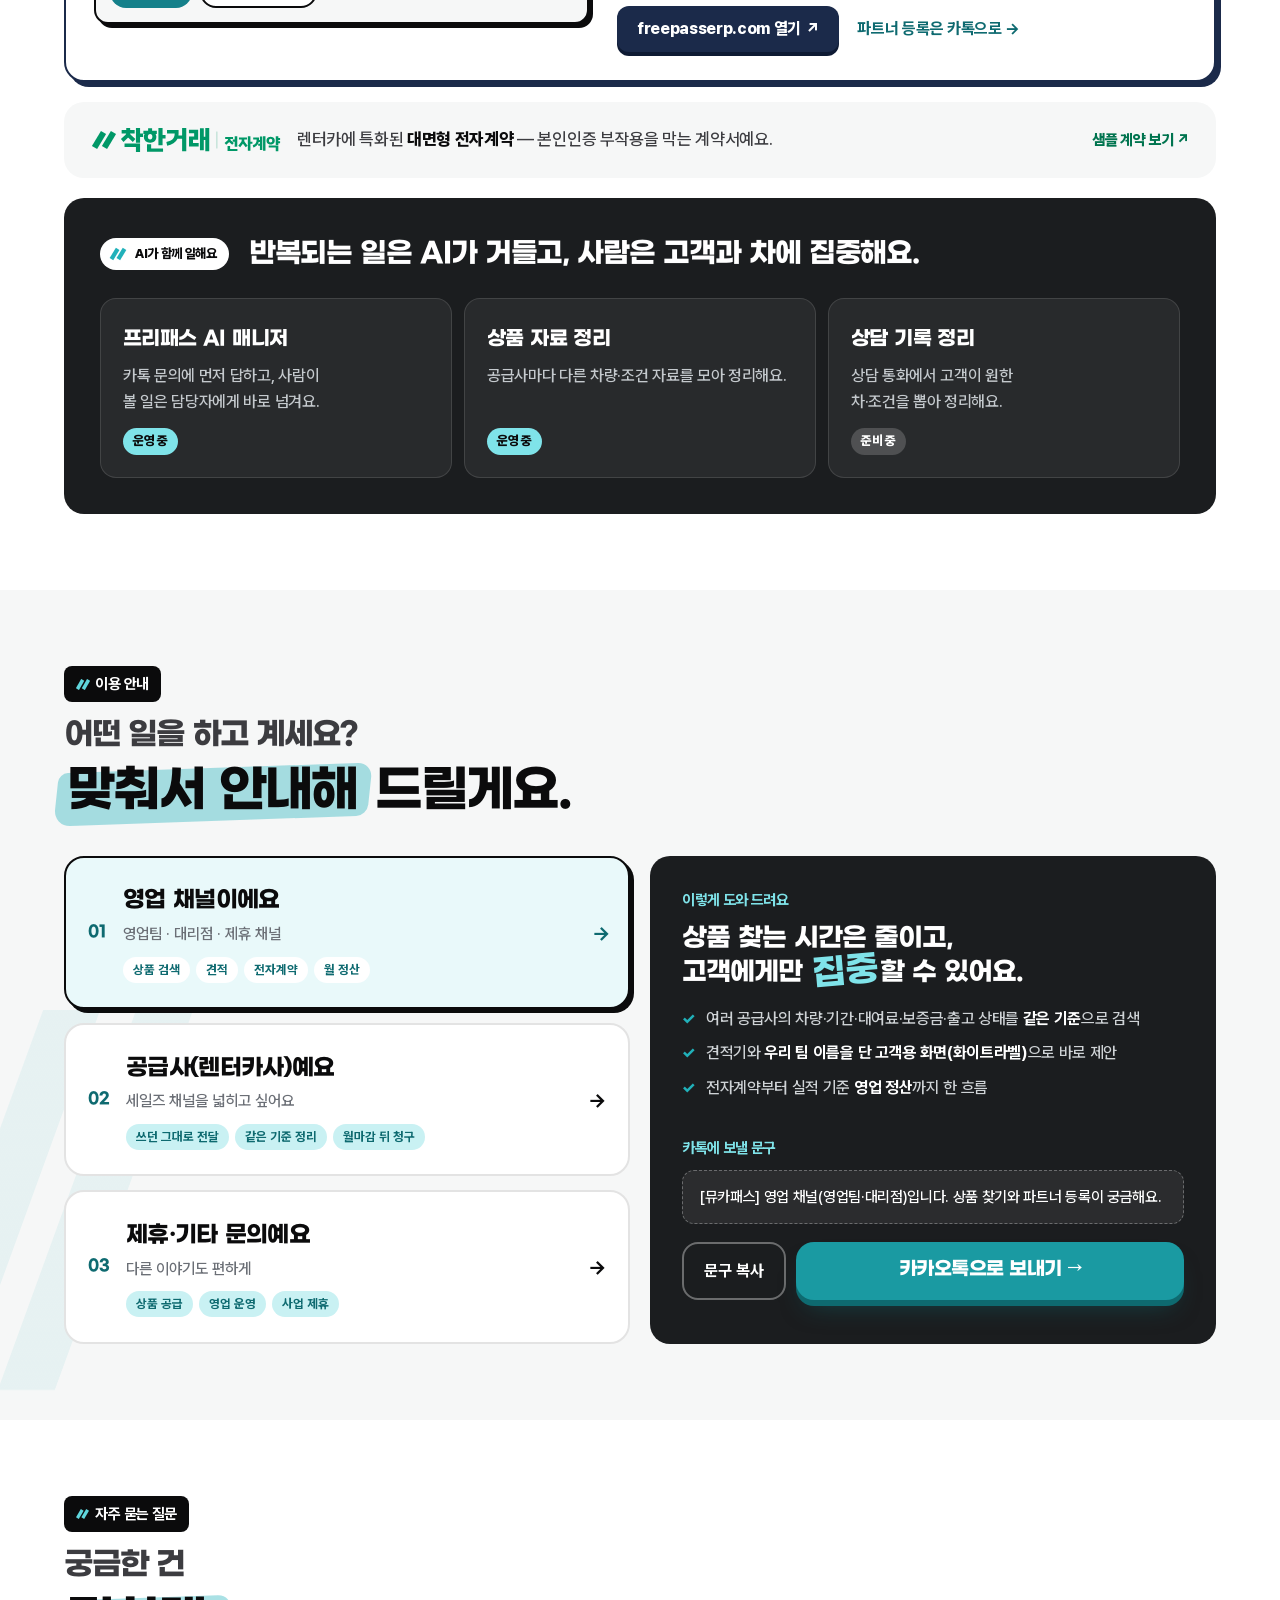
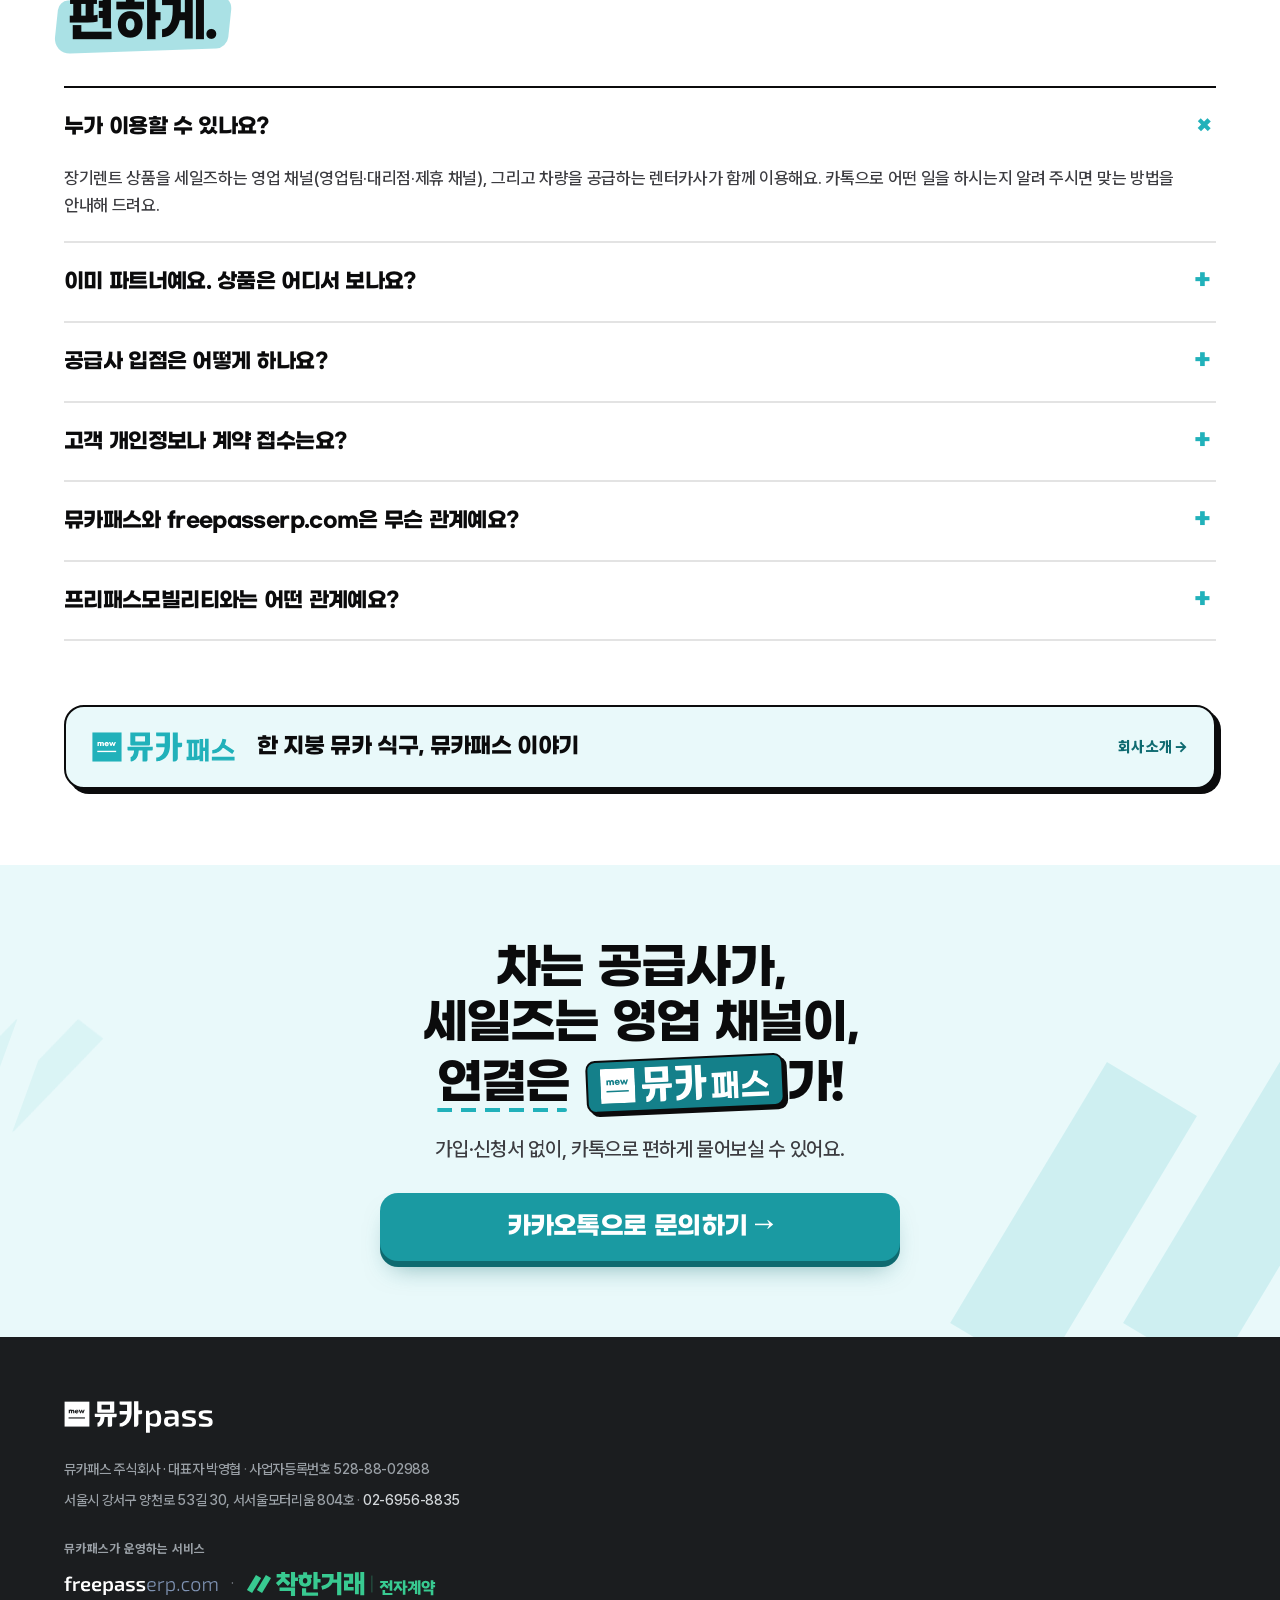
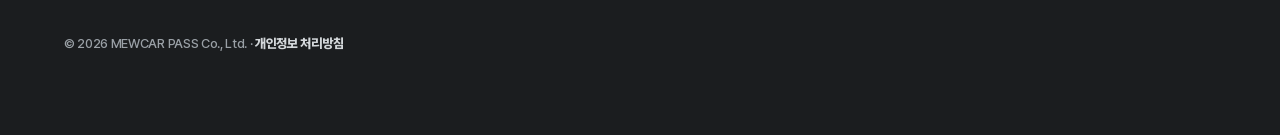
==== commit e9751c9f: "홈페이지: 개인정보 처리방침 페이지(/privacy) + 바닥 링크, 검색 노출 정비(sitemap·IndexNow 키), 카카오 미리보기 이미지 버전 - /privacy: 홈페이" ====
--- a/index.html
+++ b/index.html
@@ -13,7 +13,7 @@
 <meta property="og:title" content="뮤카패스 — 장기렌트 영업지원 플랫폼" />
 <meta property="og:description" content="차는 공급사가, 세일즈는 영업 채널이, 연결은 뮤카패스가. 상품 찾기부터 계약·정산까지." />
 <meta property="og:url" content="https://freepassmobility.com/" />
-<meta property="og:image" content="https://freepassmobility.com/assets/og.png" />
+<meta property="og:image" content="https://freepassmobility.com/assets/og.png?v=20261120" />
 <meta property="og:image:width" content="1200" />
 <meta property="og:image:height" content="630" />
 <meta property="og:locale" content="ko_KR" />
@@ -24,7 +24,7 @@
 <link rel="manifest" href="/site.webmanifest" />
 <script type="speculationrules">{"prefetch":[{"source":"list","urls":["/","/about"],"eagerness":"moderate"}]}</script>
 <link rel="apple-touch-icon" href="assets/apple-touch-icon.png" />
-<script type="application/ld+json">{"@context":"https://schema.org","@type":"Organization","name":"뮤카패스 주식회사","alternateName":["MEWCAR PASS","뮤카패스","프리패스모빌리티"],"url":"https://freepassmobility.com/","logo":"https://freepassmobility.com/assets/og.png","telephone":"+82-2-6956-8835","address":{"@type":"PostalAddress","streetAddress":"양천로 53길 30, 서서울모터리움 804호","addressLocality":"강서구","addressRegion":"서울","addressCountry":"KR"},"parentOrganization":{"@type":"Organization","name":"뮤카"}}</script>
+<script type="application/ld+json">{"@context":"https://schema.org","@type":"Organization","name":"뮤카패스 주식회사","alternateName":["MEWCAR PASS","뮤카패스","프리패스모빌리티"],"url":"https://freepassmobility.com/","logo":"https://freepassmobility.com/assets/og.png?v=20261120","telephone":"+82-2-6956-8835","address":{"@type":"PostalAddress","streetAddress":"양천로 53길 30, 서서울모터리움 804호","addressLocality":"강서구","addressRegion":"서울","addressCountry":"KR"},"parentOrganization":{"@type":"Organization","name":"뮤카"}}</script>
 <script type="application/ld+json">[{"@context":"https://schema.org","@type":"WebSite","name":"뮤카패스","url":"https://freepassmobility.com/","inLanguage":"ko-KR"},{"@context":"https://schema.org","@type":"FAQPage","mainEntity":[{"@type":"Question","name":"누가 이용할 수 있나요?","acceptedAnswer":{"@type":"Answer","text":"장기렌트 상품을 세일즈하는 영업 채널(영업팀·대리점·제휴 채널), 그리고 차량을 공급하는 렌터카사가 함께 이용해요. 카톡으로 어떤 일을 하시는지 알려 주시면 맞는 방법을 안내해 드려요."}},{"@type":"Question","name":"이미 파트너예요. 상품은 어디서 보나요?","acceptedAnswer":{"@type":"Answer","text":"freepasserp.com에서 바로 검색하실 수 있어요."}},{"@type":"Question","name":"공급사 입점은 어떻게 하나요?","acceptedAnswer":{"@type":"Answer","text":"카톡으로 회사명과 담당자를 남겨 주시면, 쓰시던 상품 자료를 어떤 형태로 받을지부터 함께 정해요. 새로 등록하실 필요는 없어요."}},{"@type":"Question","name":"고객 개인정보나 계약 접수는요?","acceptedAnswer":{"@type":"Answer","text":"고객의 주민등록번호·면허증 같은 개인정보는 카톡으로 보내지 말아 주세요. 계약에 필요한 정보는 전자계약에서 고객이 직접 입력하고 본인 확인을 거쳐요. 진행 상황이나 궁금한 점은 카카오톡 채널 1:1 대화로 물어봐 주시면 건별로 이력이 남아요."}},{"@type":"Question","name":"뮤카패스와 freepasserp.com은 무슨 관계예요?","acceptedAnswer":{"@type":"Answer","text":"뮤카패스는 회사 이름이고, freepasserp.com은 뮤카패스가 운영하는 영업지원 서비스예요. 전자계약 플랫폼 착한거래도 뮤카패스가 운영해요."}},{"@type":"Question","name":"프리패스모빌리티와는 어떤 관계예요?","acceptedAnswer":{"@type":"Answer","text":"프리패스모빌리티가 뮤카패스로 이름을 바꿨어요. 상품 찾기(freepasserp.com)와 카톡 채널은 그대로 쓰시면 돼요."}}]}]</script>
 </head>
 <body>
@@ -266,7 +266,7 @@
     <img loading="lazy" decoding="async" class="foot-logo" src="assets/brand/mewcar-pass-en-white-trim.svg" alt="뮤카pass" width="637" height="136" />
     <p class="foot-info"><span class="fi">뮤카패스 주식회사 · 대표자 박영협</span><span class="fi">사업자등록번호 528-88-02988</span><br class="fbr"><span class="fi"><span class="nw">서울시 강서구 양천로 53길 30,</span> <span class="nw">서서울모터리움 804호</span></span><span class="fi"><a href="tel:02-6956-8835">02-6956-8835</a></span></p>
     <p class="foot-links"><span class="foot-svc">뮤카패스가 운영하는 서비스</span><a href="https://freepasserp.com/" target="_blank" rel="noopener"><span class="bi-fpe bi-fpe--dark"><img src="assets/brand/freepasserp-bi-dark.svg" alt="freepasserp.com" width="7740" height="1200" loading="lazy" decoding="async"></span></a><span class="foot-dot" aria-hidden="true">·</span><a href="https://sign.freepasserp.com/" target="_blank" rel="noopener" class="chakhan-ec chakhan-ec--dark"><img loading="lazy" decoding="async" class="foot-ci" src="assets/brand/chakhan-ci-econtract-on-dark.svg" alt="착한거래 전자계약" width="152" height="22"></a></p>
-    <p class="copyright">© 2026 MEWCAR PASS Co., Ltd.</p>
+    <p class="copyright">© 2026 MEWCAR PASS Co., Ltd. · <a class="foot-privacy" href="/privacy">개인정보 처리방침</a></p>
   </div>
 </footer>
 
--- a/css/style.css
+++ b/css/style.css
@@ -374,8 +374,11 @@
 /* 바닥 링크 */
 .foot a{transition:color .15s}
 /* 스크롤하면 카드가 살짝 떠오른다 — 스크립트가 있을 때만(없으면 그냥 보임) */
-.rv{opacity:0;transform:translateY(14px);transition:opacity .5s cubic-bezier(.2,.8,.2,1),transform .5s cubic-bezier(.2,.8,.2,1);transition-delay:var(--d,0s)}
+/* 스크롤하면 조각들이 «촤라락» 펼쳐진다 — 제목·카드·카드 속 항목까지 모두, 같은 줄은 파도처럼(--d). 호버 전환에 덮이지 않게 .rv.rv.rv(.tool:not(.tool--main) 과 같은 우선순위를 이긴다) */
+.rv{opacity:0;transform:translateY(34px) scale(.97)}
+.rv.rv.rv{transition:opacity .75s cubic-bezier(.25,.8,.3,1),transform 1s cubic-bezier(.22,.85,.28,1);transition-delay:var(--d,0s)}
 .rv.in{opacity:1;transform:none}
+@media (max-width:860px){.rv{transform:translateY(22px) scale(.98)}}
 @media (prefers-reduced-motion:reduce){.rv{opacity:1;transform:none}}
 .flow-steps li:not(:last-child)::after{top:33px}          /* → 를 번호 동그라미 한가운데 높이로 */
 .last h2.poster{margin-bottom:0}                          /* 마지막 제목↔안내 문장 70px → 22px */
@@ -898,3 +901,99 @@
   .erp-open{width:100%;justify-content:center}
 }
 @media (prefers-reduced-motion:reduce){.mock-q .caret{display:none}}
+
+/* 살아 있는 느낌(11-20 대표 지시: «홈페이지가 살아있다는 느낌이 들어야지») — 이동·크기·투명도만 쓰고, 움직임 줄이기 설정에서는 꺼진다 */
+/* 1 첫 화면 등장: 제목 줄은 이동만(투명도를 쓰면 첫 표시가 늦어져 점수가 떨어진다), 나머지는 떠오르며 나타난다 */
+@keyframes heroUp{from{translate:0 18px}to{translate:0 0}}
+@keyframes heroFade{from{opacity:0;translate:0 16px}to{opacity:1;translate:0 0}}
+@keyframes bubblePop{from{scale:.6;opacity:0}to{scale:1;opacity:1}}
+@keyframes bubbleSway{from{rotate:-1.2deg}to{rotate:1.2deg}}
+.hero .l{animation:heroUp .75s cubic-bezier(.2,.8,.2,1) backwards}
+.hero .l:nth-child(2){animation-delay:.08s}.hero .l:nth-child(3){animation-delay:.16s}
+.hero .lead{animation:heroFade .7s cubic-bezier(.2,.8,.2,1) .24s backwards}
+.hero-acts{animation:heroFade .7s cubic-bezier(.2,.8,.2,1) .34s backwards}
+.hero-art{--px:0;--py:0;animation:heroFade .8s cubic-bezier(.2,.8,.2,1) .2s backwards}
+.hero-art .bubble{transition:translate .3s ease-out;translate:calc(var(--px) * 8px) calc(var(--py) * 5px);animation:bubblePop .5s cubic-bezier(.3,1.6,.5,1) .9s backwards,bubbleSway 5s ease-in-out 1.4s infinite alternate}
+.hero-art .board{transition:translate .35s ease-out;translate:calc(var(--px) * -5px) calc(var(--py) * -3px)}
+/* 2 스크롤 진행 막대(CSS 스크롤 타임라인을 지원하는 브라우저에서) */
+@supports (animation-timeline:scroll()){
+  body::before{content:"";position:fixed;z-index:60;left:0;right:0;top:0;height:3px;pointer-events:none;background:linear-gradient(90deg,var(--teal),#2d6ea6);transform-origin:left;transform:scaleX(0);animation:scrollProg linear both;animation-timeline:scroll(root)}
+  @keyframes scrollProg{to{transform:scaleX(1)}}
+}
+/* 3 제목의 청록 강조 띠가 화면에 들어올 때 그어진다 */
+@supports (animation-timeline:view()){
+  .mark::before{animation:markSweep linear both;animation-timeline:view();animation-range:entry 0% entry 80%}
+  @keyframes markSweep{from{clip-path:inset(0 100% 0 0)}to{clip-path:inset(0 0 0 0)}}
+}
+/* 4 카드 위에서 빛이 마우스를 따라온다(main.js 가 --mx --my 를 준다) */
+@media (hover:hover){
+  .what-card,.tool,.flow-steps li,.erp-guide,.start-choices button{position:relative}
+  .what-card::before,.tool::before,.flow-steps li::before,.erp-guide::before,.start-choices button::before{content:"";position:absolute;inset:0;border-radius:inherit;pointer-events:none;opacity:0;transition:opacity .25s;background:radial-gradient(240px circle at var(--mx,50%) var(--my,50%),rgba(33,177,186,.16),transparent 70%)}
+  .what-card:hover::before,.tool:hover::before,.flow-steps li:hover::before,.erp-guide:hover::before,.start-choices button:hover::before{opacity:1}
+  /* 5 큰 단추 위로 빛이 한 번 지나간다 */
+  .cta{position:relative;overflow:hidden}
+  .cta::after{content:"";position:absolute;top:0;bottom:0;left:0;width:36%;pointer-events:none;background:linear-gradient(100deg,transparent,rgba(255,255,255,.4),transparent);translate:-160% 0}
+  .cta:hover::after{translate:420% 0;transition:translate .75s ease}
+  .logo{transition:transform .2s cubic-bezier(.3,1.6,.5,1)}.logo:hover{transform:scale(1.05) rotate(-1.5deg)}
+}
+/* 6 휴대폰 문의 단추는 가끔 파동으로 눈에 띄게 */
+@media (max-width:860px){
+  .dock::after{content:"";position:absolute;inset:0;border-radius:inherit;border:3px solid var(--teal);pointer-events:none;opacity:0;animation:dockRing 4.5s ease-out 2s infinite}
+  @keyframes dockRing{0%{opacity:.7;scale:1}35%,100%{opacity:0;scale:1.07}}
+}
+
+/* 살랑살랑 — 가만히 있어도 페이지가 숨 쉬는 느낌(11-20 대표 지시). 이동·회전·크기·투명도만, 위치별로 박자를 어긋나게 해서 한꺼번에 움직이지 않는다 */
+@keyframes sway{from{translate:0 -2px}to{translate:0 3px}}
+@keyframes swayR{from{rotate:-6deg}to{rotate:6deg}}
+@keyframes swayStamp{from{rotate:-1.3deg}to{rotate:1.3deg}}
+@keyframes nudge{from{translate:0 0}to{translate:4px 0}}
+@keyframes beat{0%,100%{scale:1}50%{scale:1.14}}
+@keyframes drift{from{rotate:-3deg;scale:1}to{rotate:3deg;scale:1.05}}
+@keyframes ctaSheen{0%,70%{translate:-160% 0}88%,100%{translate:420% 0}}
+.sl{animation:swayR 3.4s ease-in-out infinite alternate}
+.hero .stamp{animation:swayStamp 5.5s ease-in-out infinite alternate}
+.board-tag i{animation:nudge 1.5s ease-in-out infinite alternate}
+.cta{position:relative;overflow:hidden}
+.cta--go::after{content:"";position:absolute;top:0;bottom:0;left:0;width:36%;pointer-events:none;background:linear-gradient(100deg,transparent,rgba(255,255,255,.4),transparent);translate:-160% 0;animation:ctaSheen 6s ease-in-out 2.5s infinite}
+.ease li::before{animation:beat 2.6s ease-in-out infinite}
+.ease li:nth-child(2)::before{animation-delay:.4s}.ease li:nth-child(3)::before{animation-delay:.8s}.ease li:nth-child(4)::before{animation-delay:1.2s}
+.flow-steps .n{animation:beat 3.2s ease-in-out infinite}
+.flow-steps li:nth-child(2) .n{animation-delay:.5s}.flow-steps li:nth-child(3) .n{animation-delay:1s}.flow-steps li:nth-child(4) .n{animation-delay:1.5s}
+@media (min-width:861px){
+  .what-card,.tool,.flow-steps li,.ai-list li,.erp-mock{animation:sway 6.4s ease-in-out infinite alternate}
+  .what-card--supplier{animation-delay:-2.1s}
+  .tool:nth-child(2){animation-delay:-1.1s}.tool:nth-child(3){animation-delay:-2.3s}.tool:nth-child(4){animation-delay:-3.4s}
+  .flow-steps li:nth-child(2){animation-delay:-1.3s}.flow-steps li:nth-child(3){animation-delay:-2.6s}.flow-steps li:nth-child(4){animation-delay:-3.9s}
+  .ai-list li:nth-child(2){animation-delay:-2s}.ai-list li:nth-child(3){animation-delay:-4s}
+  .erp-mock{animation-duration:7.2s;animation-delay:-1.7s}
+  /* 구역 배경의 큰 // 무늬: 천천히 떠다니고 스크롤에 따라 따라온다 */
+  .flow,.start,.last{position:relative;overflow:clip}
+  .flow .wrap,.start .wrap,.last .wrap{position:relative;z-index:1}
+  .flow::before,.start::before,.last::before{content:"";position:absolute;z-index:0;width:150px;height:380px;pointer-events:none;background:linear-gradient(90deg,var(--teal) 0 38%,transparent 38% 62%,var(--teal) 62%);opacity:.07;transform:skewX(-20deg);animation:drift 12s ease-in-out infinite alternate}
+  .flow::before{right:3%;top:60px}
+  .start::before{left:-2%;bottom:30px;animation-delay:-5s}
+  .last::before{right:8%;top:20px;animation-delay:-8s}
+  @supports (animation-timeline:view()){
+    .flow::before,.start::before,.last::before{animation:drift 12s ease-in-out infinite alternate,wmShift linear both;animation-timeline:auto,view();animation-range:normal,cover}
+    @keyframes wmShift{from{translate:0 70px}to{translate:0 -70px}}
+  }
+}
+@media (prefers-reduced-motion:reduce){.cta--go::after{display:none}}
+
+/* 개인정보 처리방침 */
+.policy{padding-top:72px}
+.policy .wrap{max-width:860px}
+.policy-body section+section{margin-top:34px}
+.policy-body h2{margin:0 0 12px;font-family:var(--poster);font-weight:700;font-size:22px;letter-spacing:-.03em}
+.policy-body p,.policy-body li{margin:0 0 10px;font-size:16px;line-height:1.75;color:var(--ink-2)}
+.policy-body ul{margin:10px 0 0;padding-left:20px}
+.policy-body a{color:var(--teal-ink);font-weight:700}
+.table-wrap{overflow-x:auto;margin:0 0 12px;border:2px solid var(--line);border-radius:14px}
+.policy table{width:100%;min-width:560px;border-collapse:collapse;font-size:15px;line-height:1.6}
+.policy th,.policy td{padding:11px 14px;text-align:left;vertical-align:top;border-bottom:1px solid var(--line)}
+.policy tr:last-child th,.policy tr:last-child td{border-bottom:0}
+.policy thead th,.policy tbody th{background:var(--mint-2);font-weight:800;color:var(--ink)}
+.policy tbody th{width:96px;white-space:nowrap}
+.foot-privacy{font-weight:800;color:#fff}
+@media (max-width:860px){.policy{padding-top:48px}.policy-body h2{font-size:19px}.policy-body p,.policy-body li{font-size:15px}.policy table{min-width:520px}}
+.table-wrap:focus-visible{outline:3px solid var(--teal);outline-offset:2px}
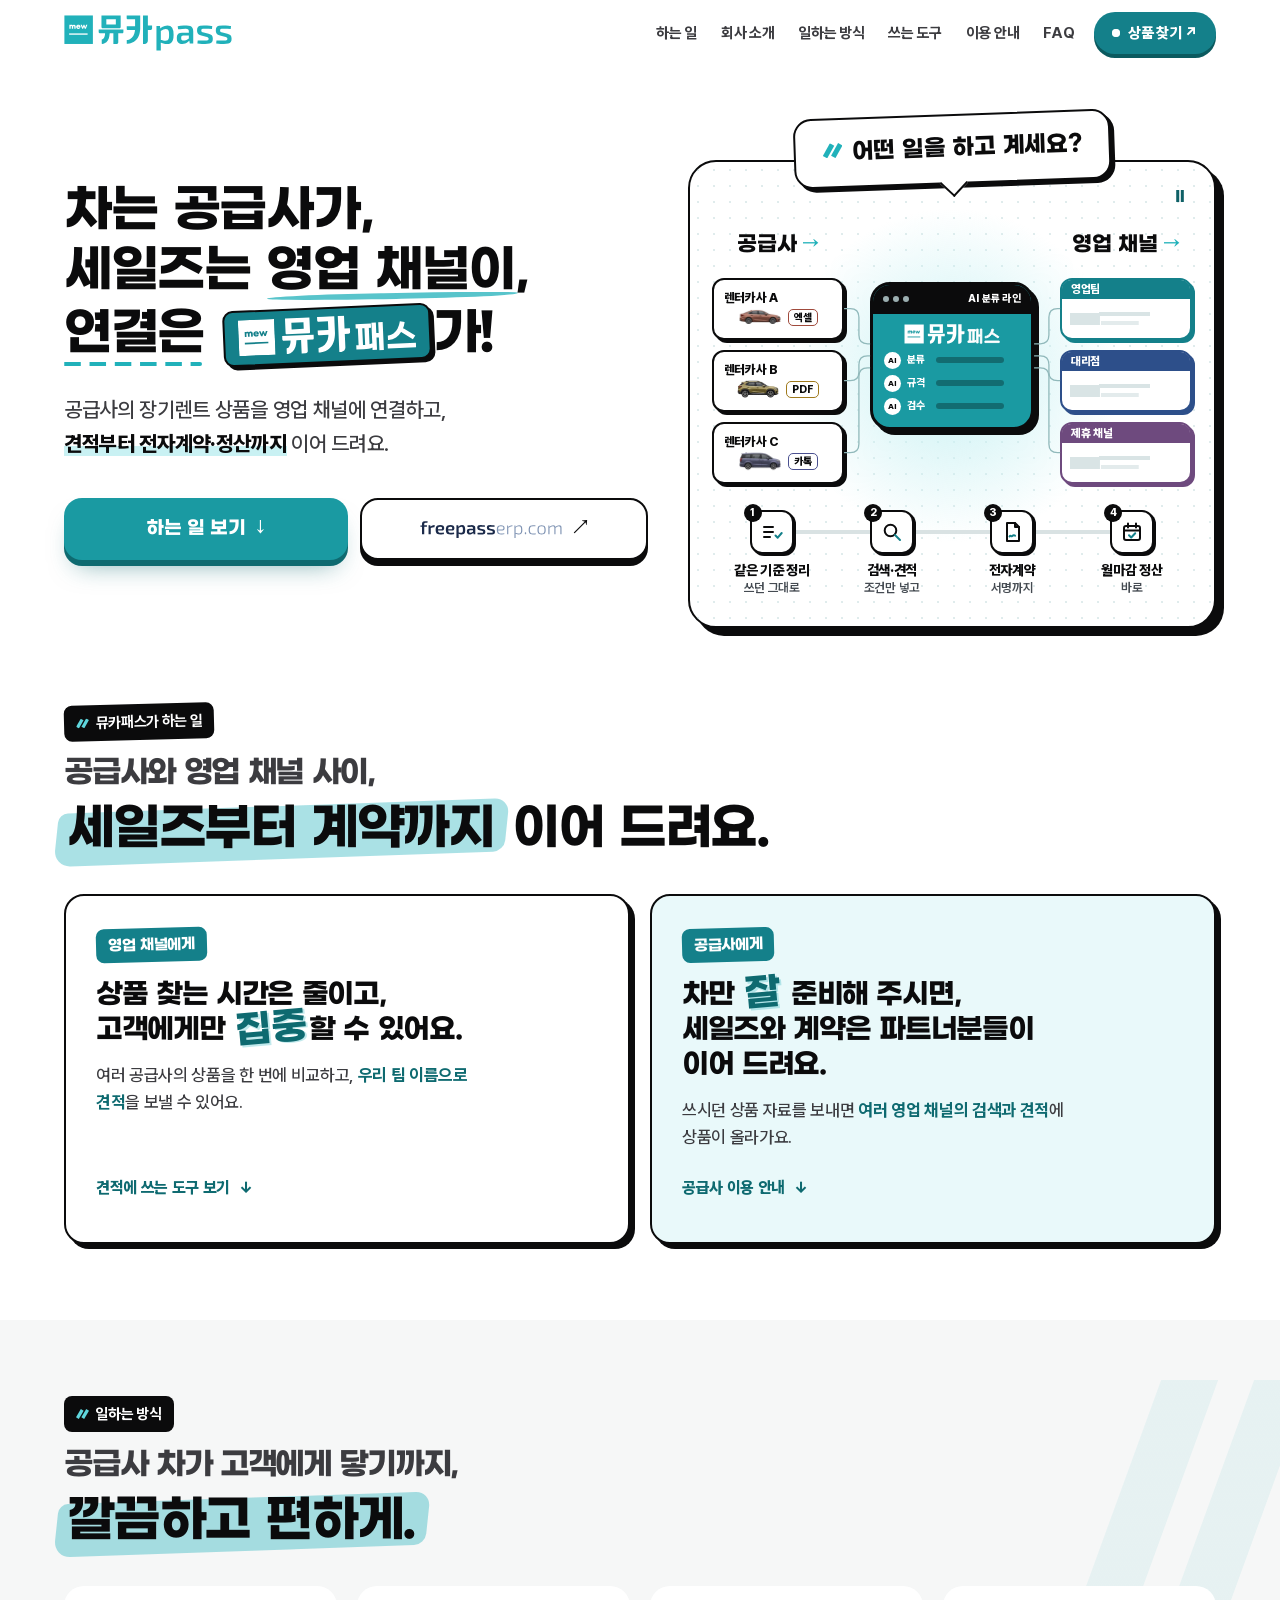
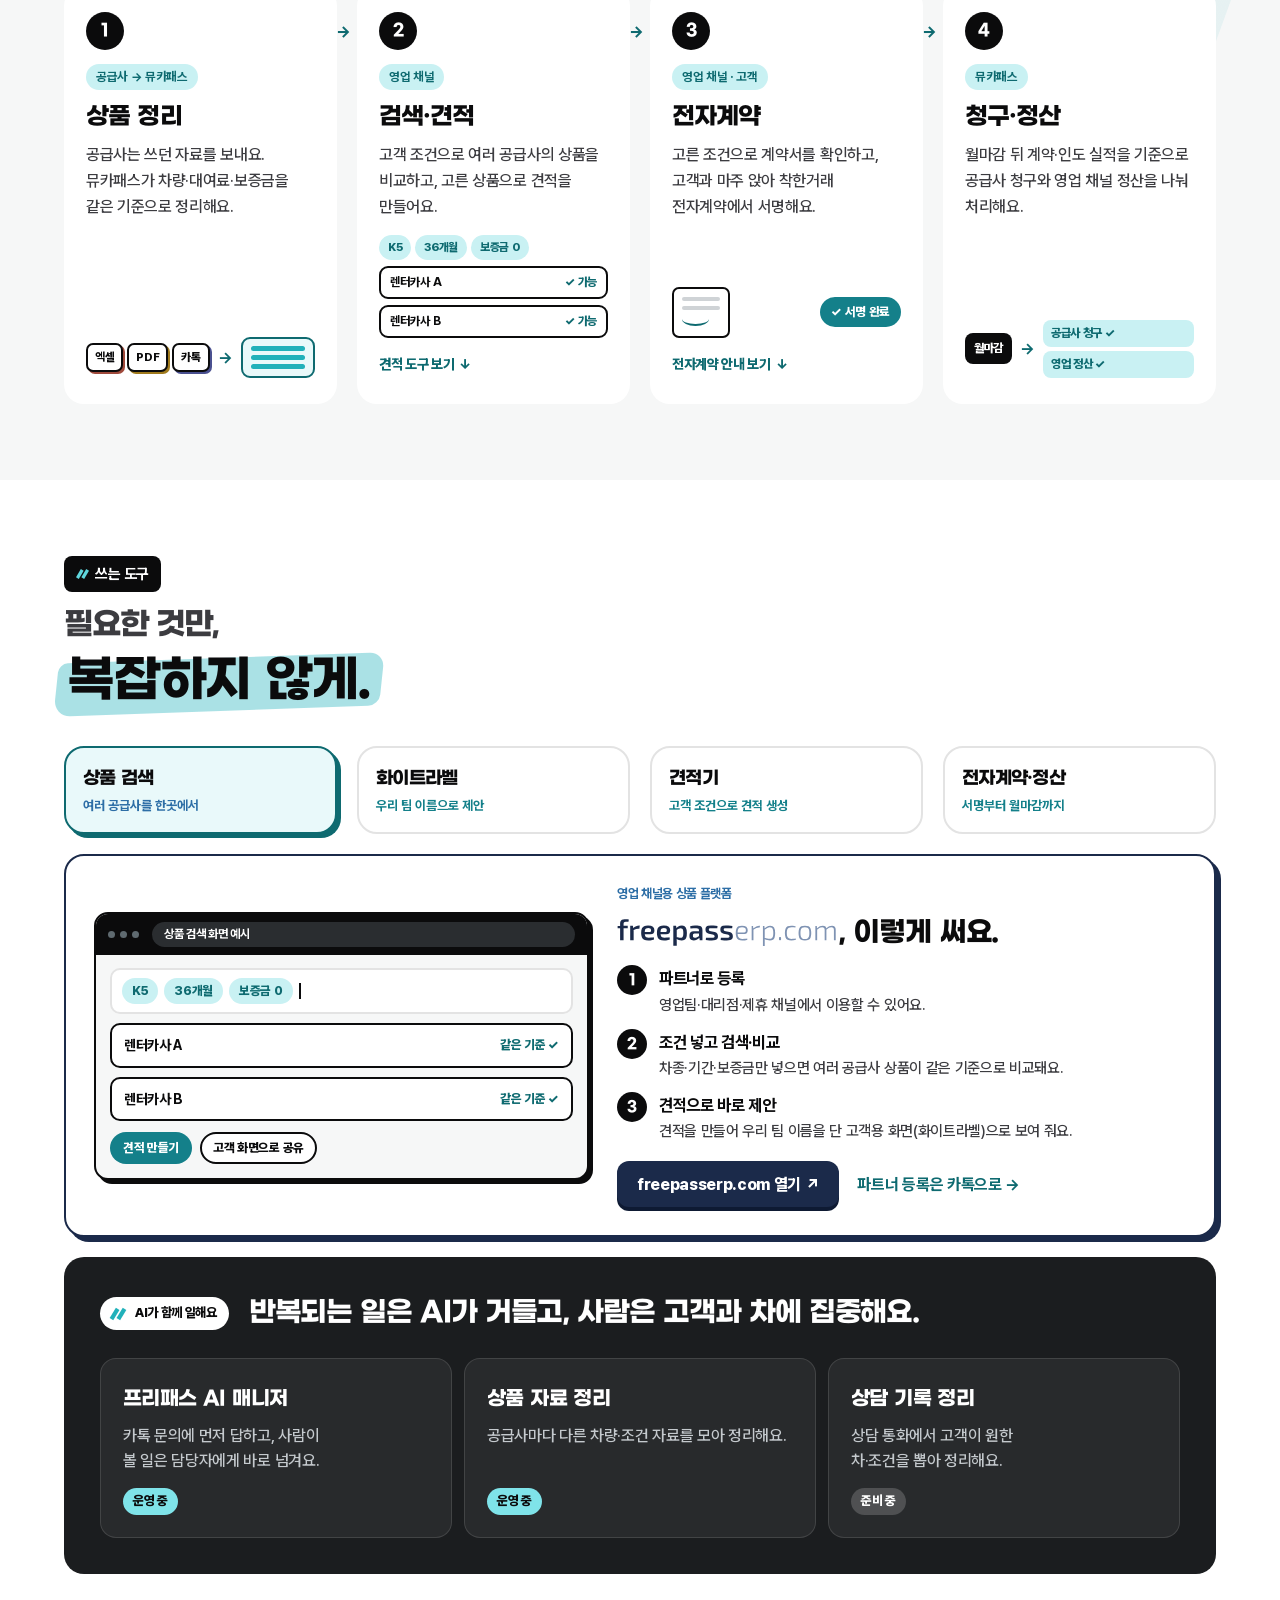
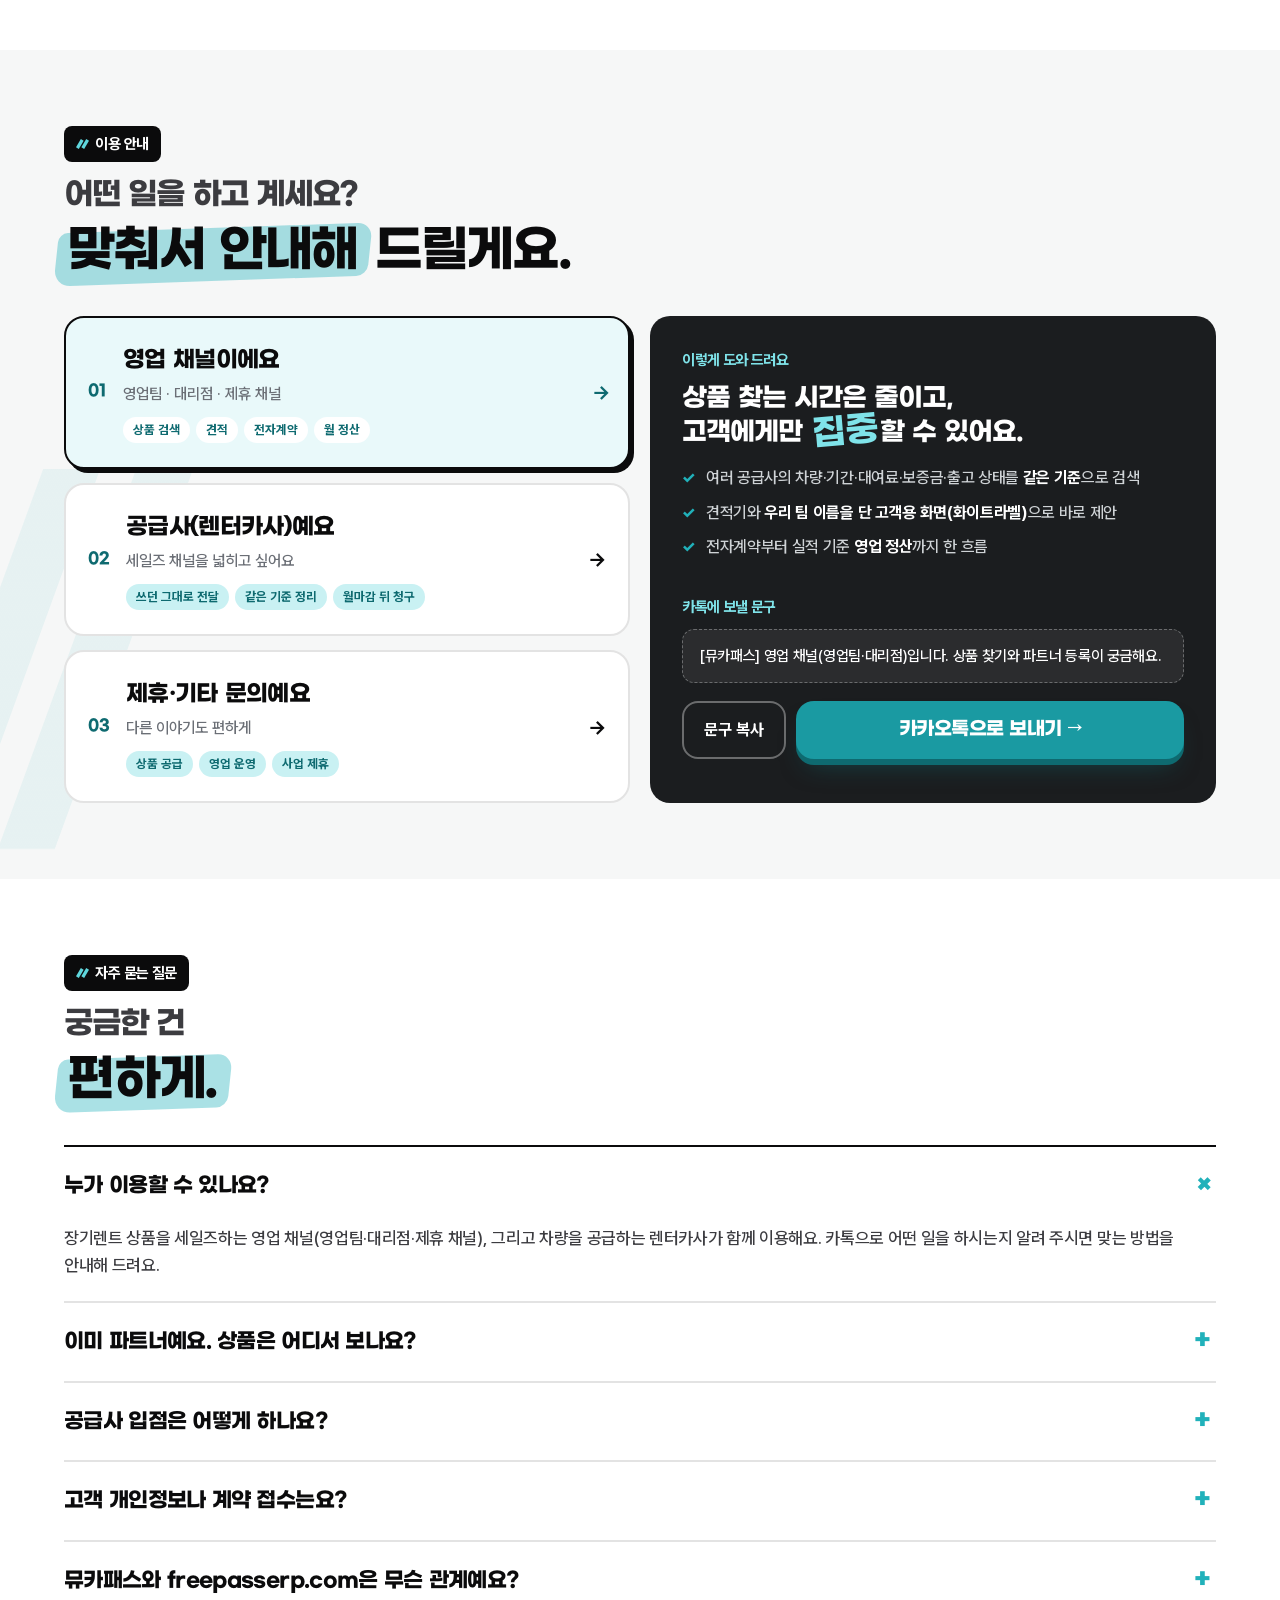
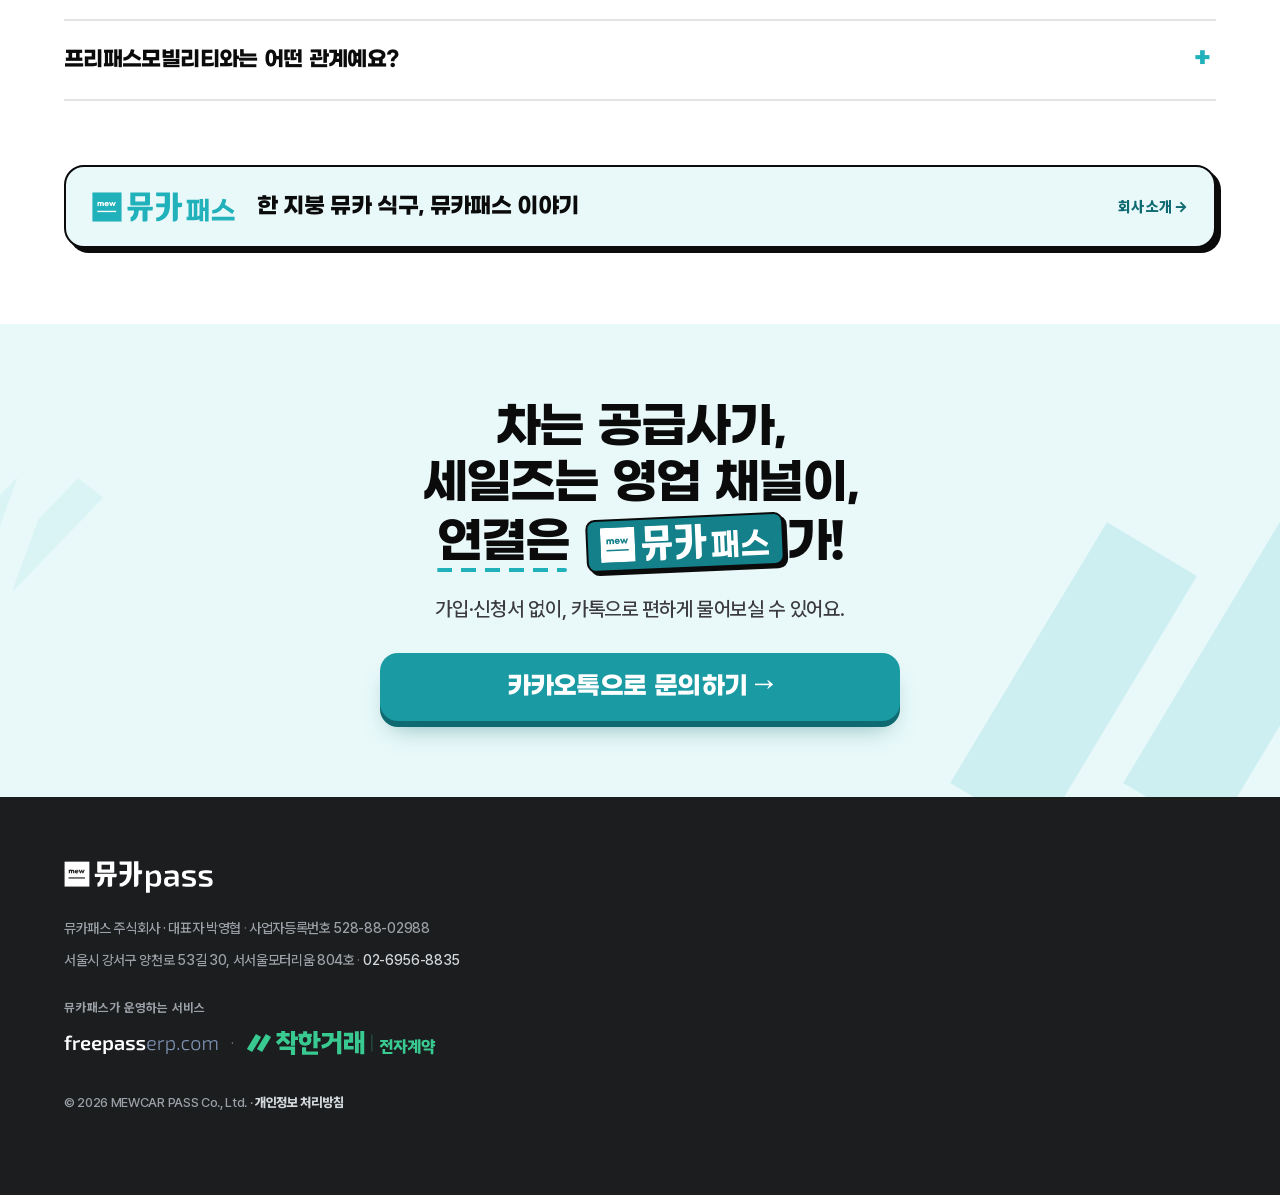
==== commit fd5104bb: "홈페이지: 자료 정제 흐름과 견적 체험을 운영 화면에 통합" ====
--- a/index.html
+++ b/index.html
@@ -18,8 +18,8 @@
 <meta property="og:image:height" content="630" />
 <meta property="og:locale" content="ko_KR" />
 <meta name="twitter:card" content="summary_large_image" />
-<link rel="preload" href="/assets/fonts/GmarketSansBold-sub.woff2" as="font" type="font/woff2" crossorigin />
-<link rel="preload" href="/assets/fonts/PretendardVariable-site.woff2" as="font" type="font/woff2" crossorigin />
+<link rel="preload" href="/assets/fonts/GmarketSansBold-sub.woff2?v=20261122" as="font" type="font/woff2" crossorigin />
+<link rel="preload" href="/assets/fonts/PretendardVariable-site.woff2?v=20261122" as="font" type="font/woff2" crossorigin />
 <link rel="stylesheet" href="css/style.css" />
 <link rel="manifest" href="/site.webmanifest" />
 <script type="speculationrules">{"prefetch":[{"source":"list","urls":["/","/about"],"eagerness":"moderate"}]}</script>
@@ -56,22 +56,24 @@
           <span class="l">세일즈는 <span class="ink">영업 채널이,</span></span>
           <span class="l l--last"><span class="wire-word">연결은</span> <span class="stamp"><img src="assets/brand/mewcar-pass-ko-white-trim.svg" alt="뮤카패스" width="530" height="112" /></span>가!</span>
         </h1>
-        <p class="lead">공급사의 차를 영업 채널에 연결하고,<br><span class="hl">견적부터 전자계약·정산까지</span><br>한 흐름으로 이어 드려요.</p>
+        <p class="lead">공급사의 장기렌트 상품을 영업 채널에 연결하고, <br><span class="hl">견적부터 전자계약·정산까지</span> 이어 드려요.</p>
         <div class="hero-acts">
-          <a class="cta cta--go" href="#what">뮤카패스가 하는 일 보기 ↓</a>
+          <a class="cta cta--go" href="#what">하는 일 보기 <span aria-hidden="true">↓</span></a>
           <a class="cta cta--line" href="https://freepasserp.com/" target="_blank" rel="noopener"><span class="bi-fpe"><img src="assets/brand/freepasserp-bi.svg" alt="freepasserp.com" width="7740" height="1200"></span> ↗</a>
         </div>
       </div>
 
       <div class="hero-art">
-        <svg class="sprite" aria-hidden="true" focusable="false"><symbol id="c-sedan" viewBox="0 0 48 22"><path fill="currentColor" d="M2.5 16.5v-3.3c0-1.6 1-2.6 2.6-3l6.6-1.6 4.4-4.6c.8-.8 1.7-1.2 2.9-1.2h10.4c1.2 0 2.2.4 3 1.3l4.1 4.6 5 1.1c1.7.4 2.5 1.5 2.5 3.1v3.6z"/><path fill="#fff" fill-opacity=".9" d="M19.6 8.3l3-3.3h7.6l3.7 3.3z"/><circle cx="12.5" cy="17" r="3.9" fill="#0b0b0c"/><circle cx="12.5" cy="17" r="1.5" fill="#fff"/><circle cx="36.5" cy="17" r="3.9" fill="#0b0b0c"/><circle cx="36.5" cy="17" r="1.5" fill="#fff"/></symbol><symbol id="c-suv" viewBox="0 0 48 22"><path fill="currentColor" d="M2.5 16.5V12c0-1.5.9-2.4 2.4-2.8l5.6-1.1 2.6-4.2c.7-1.1 1.6-1.6 2.9-1.6h16.6c1.3 0 2.3.6 3 1.7l3 4.2 4.2 1.1c1.4.4 2.2 1.3 2.2 2.9v4.3z"/><path fill="#fff" fill-opacity=".9" d="M15.4 8.3l2-3.3h8.2v3.3zM27.8 8.3V5h6.2l2.4 3.3z"/><circle cx="12.5" cy="17" r="3.9" fill="#0b0b0c"/><circle cx="12.5" cy="17" r="1.5" fill="#fff"/><circle cx="36.5" cy="17" r="3.9" fill="#0b0b0c"/><circle cx="36.5" cy="17" r="1.5" fill="#fff"/></symbol><symbol id="c-van" viewBox="0 0 48 22"><path fill="currentColor" d="M2.5 16.5V5.8C2.5 4.2 3.5 3.2 5 3.2h28.2c1.2 0 2.2.5 3 1.5l4.7 5.8 3.5 1c1.4.4 2.3 1.3 2.3 2.8v2.2z"/><path fill="#fff" fill-opacity=".9" d="M5.6 5.6h11.4v4H5.6zM19.4 5.6h13.2v4H19.4zM35 5.6l3.4 4H35z"/><circle cx="11.5" cy="17" r="3.9" fill="#0b0b0c"/><circle cx="11.5" cy="17" r="1.5" fill="#fff"/><circle cx="37.5" cy="17" r="3.9" fill="#0b0b0c"/><circle cx="37.5" cy="17" r="1.5" fill="#fff"/></symbol></svg>
+        <svg class="sprite" aria-hidden="true" focusable="false"><defs><image id="mewcar-art-sheet" width="1254" height="1254" href="[data-uri]"/></defs><symbol id="art-sedan-in" viewBox="0 0 48 22"><use href="#mewcar-art-sheet" transform="matrix(0.07936508 0 0 0.07936508 -1.7539683 -17.8095238)"/></symbol><symbol id="art-suv" viewBox="0 0 48 22"><use href="#mewcar-art-sheet" transform="matrix(0.08333333 0 0 0.08333333 -54.6666667 -18.0000000)"/></symbol><symbol id="art-van" viewBox="0 0 48 22"><use href="#mewcar-art-sheet" transform="matrix(0.07839721 0 0 0.07839721 -1.1655052 -64.2221254)"/></symbol><symbol id="art-sedan" viewBox="0 0 48 22"><use href="#mewcar-art-sheet" transform="matrix(0.07936508 0 0 0.07936508 -50.8015873 -66.5396825)"/></symbol></svg>
         <p class="bubble" aria-hidden="true"><i class="sl" aria-hidden="true"></i>어떤 일을 하고 계세요?</p>
         <div class="board">
+          <button type="button" class="flow-toggle" aria-label="정제 흐름 일시정지" title="정제 흐름 일시정지" hidden>Ⅱ</button>
+  <svg class="route-layer" aria-hidden="true" focusable="false"></svg>
           <a class="board-col board-col--sup" href="#start" data-start-go="supplier">
             <span class="board-tag">공급사 <i aria-hidden="true">→</i></span>
-            <span class="src src--a"><b>렌터카사 A</b><span class="line"><svg class="car" viewBox="0 0 48 22" aria-hidden="true"><use href="#c-sedan"/></svg><i class="fmt">엑셀</i></span><svg class="tok" viewBox="0 0 48 22" aria-hidden="true"><use href="#c-sedan"/></svg></span>
-            <span class="src src--b"><b>렌터카사 B</b><span class="line"><svg class="car" viewBox="0 0 48 22" aria-hidden="true"><use href="#c-suv"/></svg><i class="fmt">PDF</i></span><svg class="tok" viewBox="0 0 48 22" aria-hidden="true"><use href="#c-suv"/></svg></span>
-            <span class="src src--c"><b>렌터카사 C</b><span class="line"><svg class="car" viewBox="0 0 48 22" aria-hidden="true"><use href="#c-van"/></svg><i class="fmt">카톡</i></span><svg class="tok" viewBox="0 0 48 22" aria-hidden="true"><use href="#c-van"/></svg></span>
+            <span class="src src--a"><b>렌터카사 A</b><span class="line"><svg class="car" viewBox="0 0 48 22" aria-hidden="true"><use href="#art-sedan-in"/></svg><i class="fmt">엑셀</i></span></span>
+            <span class="src src--b"><b>렌터카사 B</b><span class="line"><svg class="car" viewBox="0 0 48 22" aria-hidden="true"><use href="#art-suv"/></svg><i class="fmt">PDF</i></span></span>
+            <span class="src src--c"><b>렌터카사 C</b><span class="line"><svg class="car" viewBox="0 0 48 22" aria-hidden="true"><use href="#art-van"/></svg><i class="fmt">카톡</i></span></span>
           </a>
           <span class="wire wire--in" aria-hidden="true"></span>
           <div class="board-hub" aria-hidden="true">
@@ -84,9 +86,9 @@
           <span class="wire wire--out" aria-hidden="true"></span>
           <a class="board-col board-col--sales" href="#start" data-start-go="channel">
             <span class="board-tag">영업 채널 <i aria-hidden="true">→</i></span>
-            <span class="std std--1"><b class="hd">영업팀</b><span class="body"><svg class="car" viewBox="0 0 48 22" aria-hidden="true"><use href="#c-sedan"/></svg><span class="spec"><em>K5 · 36개월</em><em>보증금 0</em></span></span><i class="ack" aria-hidden="true">✓</i></span>
-            <span class="std std--2"><b class="hd">대리점</b><span class="body"><svg class="car" viewBox="0 0 48 22" aria-hidden="true"><use href="#c-sedan"/></svg><span class="spec"><em>K5 · 36개월</em><em>보증금 0</em></span></span><i class="ack" aria-hidden="true">✓</i></span>
-            <span class="std std--3"><b class="hd">제휴 채널</b><span class="body"><svg class="car" viewBox="0 0 48 22" aria-hidden="true"><use href="#c-sedan"/></svg><span class="spec"><em>K5 · 36개월</em><em>보증금 0</em></span></span><i class="ack" aria-hidden="true">✓</i></span>
+            <span class="std std--1"><b class="hd">영업팀</b><span class="body"><svg class="car" viewBox="0 0 48 22" aria-hidden="true"><use href="#art-sedan"/></svg><span class="spec"><em>K5 · 36개월</em><em>보증금 0</em></span></span><i class="ack" aria-hidden="true">✓</i></span>
+            <span class="std std--2"><b class="hd">대리점</b><span class="body"><svg class="car" viewBox="0 0 48 22" aria-hidden="true"><use href="#art-sedan"/></svg><span class="spec"><em>K5 · 36개월</em><em>보증금 0</em></span></span><i class="ack" aria-hidden="true">✓</i></span>
+            <span class="std std--3"><b class="hd">제휴 채널</b><span class="body"><svg class="car" viewBox="0 0 48 22" aria-hidden="true"><use href="#art-sedan"/></svg><span class="spec"><em>K5 · 36개월</em><em>보증금 0</em></span></span><i class="ack" aria-hidden="true">✓</i></span>
           </a>
           <ol class="board-flow" aria-hidden="true"><li><span class="ico"><svg viewBox="0 0 24 24" width="22" height="22" fill="none" stroke="#0b0b0c" stroke-width="2" stroke-linecap="round" stroke-linejoin="round" aria-hidden="true"><path d="M4 7h9M4 12h9M4 17h6"/><path stroke="#14808a" d="M15.5 15.5l2.2 2.2 4-4.7"/></svg><i class="sn">1</i></span><b>같은 기준 정리</b><small>쓰던 그대로</small></li><li><span class="ico"><svg viewBox="0 0 24 24" width="22" height="22" fill="none" stroke="#0b0b0c" stroke-width="2" stroke-linecap="round" stroke-linejoin="round" aria-hidden="true"><circle cx="10.5" cy="10.5" r="5.8"/><path stroke="#14808a" d="M15 15l5 5"/></svg><i class="sn">2</i></span><b>검색·견적</b><small>조건만 넣고</small></li><li><span class="ico"><svg viewBox="0 0 24 24" width="22" height="22" fill="none" stroke="#0b0b0c" stroke-width="2" stroke-linecap="round" stroke-linejoin="round" aria-hidden="true"><path d="M7 3h8l4 4v14H7z"/><path d="M15 3v4h4"/><path stroke="#14808a" d="M9.5 16.5c1.2-2 2 .8 3-.6s1.5-.7 2.5-.2"/></svg><i class="sn">3</i></span><b>전자계약</b><small>서명까지</small></li><li><span class="ico"><svg viewBox="0 0 24 24" width="22" height="22" fill="none" stroke="#0b0b0c" stroke-width="2" stroke-linecap="round" stroke-linejoin="round" aria-hidden="true"><rect x="4" y="6" width="16" height="14" rx="2"/><path d="M4 10.5h16M8 3.5v4M16 3.5v4"/><path stroke="#14808a" d="M9 15.3l2.2 2.2 4-4.2"/></svg><i class="sn">4</i></span><b>월마감 정산</b><small>바로</small></li></ol>
         </div>
@@ -98,25 +100,18 @@
     <div class="wrap">
       <span class="eyebrow"><i class="sl" aria-hidden="true"></i>뮤카패스가 하는 일</span>
       <h2 id="what-h" class="poster"><span class="pre">공급사와 영업 채널 사이,</span><span class="main"><span class="mark">세일즈부터 계약까지</span> <span class="nw">이어 드려요.</span></span></h2>
-      <p class="sec-lead">상품 정리부터 견적·전자계약·정산까지, 공급사와 영업 채널 사이의 일을 맡아요.</p>
       <div class="what-grid">
         <article class="what-card">
           <span class="what-who">영업 채널에게</span>
           <h3>상품 찾는 시간은 줄이고,<br>고객에게만 <span class="nw"><em class="pop">집중</em>할 수 있어요.</span></h3>
-          <ul>
-            <li><b>여러 공급사 상품을 한 곳에서</b><p>대여료·보증금·출고 상태까지 같은 기준으로 찾아요.</p></li>
-            <li><b>우리 팀 이름으로 바로 제안</b><p>견적기와 고객용 화면(화이트라벨)으로 보여 드려요.</p></li>
-            <li><b>계약 이후도 한 흐름</b><p>전자계약부터 영업 정산까지 이어서 챙겨요.</p></li>
-          </ul>
+          <p class="what-outcome">여러 공급사의 상품을 한 번에 비교하고, <strong>우리 팀 이름으로 견적</strong>을 보낼 수 있어요.</p>
+          <a class="what-next" href="#tools">견적에 쓰는 도구 보기 <span aria-hidden="true">↓</span></a>
         </article>
         <article class="what-card what-card--supplier">
           <span class="what-who">공급사에게</span>
           <h3>차만 <em class="pop">잘</em> 준비해 주시면,<br>세일즈와 계약은 파트너분들이 <span class="nw">이어 드려요.</span></h3>
-          <ul>
-            <li><b>비교하기 쉽게 정리</b><p>차량과 계약조건을 같은 규격으로 맞춰 드려요.</p></li>
-            <li><b>영업 채널에 바로 연결</b><p>주신 상품이 검색·견적·고객 제안으로 이어져요.</p></li>
-            <li><b>청구까지 깔끔하게</b><p>월마감 뒤 계약·인도 실적 기준으로 바로 청구를 챙겨요.</p></li>
-          </ul>
+          <p class="what-outcome">쓰시던 상품 자료를 보내면 <strong>여러 영업 채널의 검색과 견적</strong>에 상품이 올라가요.</p>
+          <a class="what-next" href="#start" data-start-go="supplier">공급사 이용 안내 <span aria-hidden="true">↓</span></a>
         </article>
       </div>
     </div>
@@ -127,23 +122,16 @@
     <div class="wrap">
       <span class="eyebrow"><i class="sl" aria-hidden="true"></i>일하는 방식</span>
       <h2 id="flow-h" class="poster"><span class="pre">공급사 차가 고객에게 닿기까지,</span><span class="main"><span class="mark">깔끔하고 편하게.</span></span></h2>
-      <p class="sec-lead">공급사는 쓰던 그대로, 영업 채널은 조건만 넣고, 정산은 월마감 뒤 바로 나와요.</p>
       <ol class="flow-steps">
-        <li><span class="n">1</span><div><em>공급사</em><b>쓰던 그대로</b><p>새로 등록하지 않아요. 쓰시던 자료를 <span class="nw">그대로 주시면</span> 뮤카패스가 같은 기준으로 정리해요.</p>
+        <li><span class="n">1</span><div><em>공급사 → 뮤카패스</em><b class="step-title">상품 정리</b><p>공급사는 쓰던 자료를 보내요. 뮤카패스가 차량·대여료·보증금을 같은 기준으로 정리해요.</p>
           <div class="viz viz--tidy" aria-hidden="true"><span class="raw"><i class="r1">엑셀</i><i class="r2">PDF</i><i class="r3">카톡</i></span><b class="arr">→</b><span class="tidy"><s></s><s></s><s></s></span></div></div></li>
-        <li><span class="n">2</span><div><em>영업 채널</em><b>검색·견적</b><p>고객 조건만 넣으면 여러 공급사 상품이 <span class="nw">한 기준으로</span> 비교돼요. 견적도 바로 나와요.</p>
-          <div class="viz viz--find" aria-hidden="true"><span class="q"><i>K5</i><i>36개월</i><i>보증금 0</i></span><span class="res"><b>렌터카사 A</b><u>✓ 가능</u></span><span class="res"><b>렌터카사 B</b><u>✓ 가능</u></span><span class="go">견적 보내기</span></div></div></li>
-        <li><span class="n">3</span><div><em>영업 채널 · 고객</em><b>전자계약</b><p>고객과 마주 앉아 착한거래 전자계약으로 <span class="nw">서명까지</span> 끝내요.</p>
-          <div class="viz viz--sign" aria-hidden="true"><span class="doc"><s></s><s></s><s class="sg"></s></span><u>✓ 서명 완료</u></div></div></li>
-        <li><span class="n">4</span><div><em>뮤카패스</em><b>청구·정산</b><p>월마감 뒤 <span class="nw">곧바로,</span> 실적 기준으로 공급사 청구와 <span class="nw">영업 채널 정산이</span> 나뉘어 나와요.</p>
+        <li><span class="n">2</span><div><em>영업 채널</em><b class="step-title">검색·견적</b><p>고객 조건으로 여러 공급사의 상품을 비교하고, 고른 상품으로 견적을 만들어요.</p>
+          <div class="viz viz--find" aria-hidden="true"><span class="q"><i>K5</i><i>36개월</i><i>보증금 0</i></span><span class="res"><b>렌터카사 A</b><u>✓ 가능</u></span><span class="res"><b>렌터카사 B</b><u>✓ 가능</u></span></div><a class="flow-link" href="#quote-guide-h">견적 도구 보기 <span aria-hidden="true">↓</span></a></div></li>
+        <li><span class="n">3</span><div><em>영업 채널 · 고객</em><b class="step-title">전자계약</b><p>고른 조건으로 계약서를 확인하고, 고객과 마주 앉아 착한거래 전자계약에서 서명해요.</p>
+          <div class="viz viz--sign" aria-hidden="true"><span class="doc"><s></s><s></s><s class="sg"></s></span><u>✓ 서명 완료</u></div><a class="flow-link" href="#contract-tool">전자계약 안내 보기 <span aria-hidden="true">↓</span></a></div></li>
+        <li><span class="n">4</span><div><em>뮤카패스</em><b class="step-title">청구·정산</b><p>월마감 뒤 계약·인도 실적을 기준으로 공급사 청구와 영업 채널 정산을 나눠 처리해요.</p>
           <div class="viz viz--close" aria-hidden="true"><span class="month">월마감</span><b class="arr">→</b><span class="out"><u>공급사 청구 ✓</u><u>영업 정산 ✓</u></span></div></div></li>
       </ol>
-      <ul class="ease" aria-label="간편한 점">
-        <li><b>등록 간편</b>쓰시던 그대로 전달</li>
-        <li><b>검색 간편</b>조건만 넣으면 바로</li>
-        <li><b>견적 간편</b>바로 만들어 제안</li>
-        <li><b>정산 즉시</b>월마감 뒤 바로</li>
-      </ul>
     </div>
   </section>
 
@@ -151,15 +139,15 @@
     <div class="wrap">
       <span class="eyebrow"><i class="sl" aria-hidden="true"></i>쓰는 도구</span>
       <h2 id="tools-h" class="poster"><span class="pre">필요한 것만,</span><span class="main"><span class="mark">복잡하지 않게.</span></span></h2>
-      <div class="tool-grid">
-        <a class="tool tool--main" href="https://freepasserp.com/" target="_blank" rel="noopener"><span>영업 채널용 상품 플랫폼 ↗</span><b class="bi-fpe"><img src="assets/brand/freepasserp-bi.svg" alt="freepasserp.com" width="7740" height="1200"></b><p>여러 공급사 상품을 검색·비교하고 고객에게 공유해요.</p></a>
-        <div class="tool"><span>고객에게 보여 주는 화면</span><b>화이트라벨</b><p>우리 팀 이름을 단 상품 화면을 고객에게 그대로 <span class="nw">보여 줘요.</span></p></div>
-        <div class="tool"><span>상담하면서 바로</span><b>견적기</b><p>차종·기간·보증금만 넣으면 견적이 바로 나와요.</p></div>
-        <div class="tool"><span>계약한 뒤까지</span><b>전자계약·정산</b><p>서명부터 청구·정산까지 한 기록으로 이어져요.</p></div>
-      </div>
-      <div class="erp-guide" aria-labelledby="erp-guide-h">
+      <div class="tool-grid tool-select" role="tablist" aria-label="영업지원 도구">
+        <button class="tool tool--main" type="button" id="tool-search" role="tab" aria-selected="true" aria-controls="tool-panel-search"><b>상품 검색</b><span>여러 공급사를 한곳에서</span></button>
+        <button class="tool" type="button" id="tool-white" role="tab" aria-selected="false" aria-controls="tool-panel-white" tabindex="-1"><b>화이트라벨</b><span>우리 팀 이름으로 제안</span></button>
+        <button class="tool" type="button" id="tool-quote" role="tab" aria-selected="false" aria-controls="tool-panel-quote" tabindex="-1"><b>견적기</b><span>고객 조건으로 견적 생성</span></button>
+        <button class="tool" type="button" id="contract-tool" role="tab" aria-selected="false" aria-controls="tool-panel-contract" tabindex="-1"><b>전자계약·정산</b><span>서명부터 월마감까지</span></button>
+      </div>
+      <div class="erp-guide tool-panel" id="tool-panel-search" role="tabpanel" aria-labelledby="tool-search">
         <div class="erp-mock" aria-hidden="true">
-          <span class="mock-bar"><i></i><i></i><i></i><em>freepasserp.com</em></span>
+          <span class="mock-bar"><i></i><i></i><i></i><em>상품 검색 화면 예시</em></span>
           <span class="mock-q"><i>K5</i><i>36개월</i><i>보증금 0</i><u class="caret"></u></span>
           <span class="mock-row"><b>렌터카사 A</b><em>같은 기준 ✓</em></span>
           <span class="mock-row"><b>렌터카사 B</b><em>같은 기준 ✓</em></span>
@@ -169,18 +157,78 @@
           <span class="erp-kick">영업 채널용 상품 플랫폼</span>
           <h3 id="erp-guide-h"><span class="bi-fpe"><img src="assets/brand/freepasserp-bi.svg" alt="freepasserp.com" width="7740" height="1200"></span>, 이렇게 써요.</h3>
           <ol class="erp-steps">
-            <li><span class="n">1</span><div><b>파트너로 등록</b><p>카톡으로 영업 채널(영업팀·대리점)이라고 알려 주시면 안내해요.</p></div></li>
+            <li><span class="n">1</span><div><b>파트너로 등록</b><p>영업팀·대리점·제휴 채널에서 이용할 수 있어요.</p></div></li>
             <li><span class="n">2</span><div><b>조건 넣고 검색·비교</b><p>차종·기간·보증금만 넣으면 여러 공급사 상품이 같은 기준으로 비교돼요.</p></div></li>
             <li><span class="n">3</span><div><b>견적으로 바로 제안</b><p>견적을 만들어 우리 팀 이름을 단 고객용 화면(화이트라벨)으로 보여 줘요.</p></div></li>
           </ol>
           <div class="erp-acts"><a class="erp-open" href="https://freepasserp.com/" target="_blank" rel="noopener">freepasserp.com 열기 ↗</a><a class="erp-join" href="#start" data-start-go="channel">파트너 등록은 카톡으로 →</a></div>
         </div>
       </div>
-      <a class="family" href="https://sign.freepasserp.com/sample" target="_blank" rel="noopener">
-        <span class="family-name"><img loading="lazy" decoding="async" class="family-ci" src="assets/brand/chakhan-ci-econtract-on-light.svg" alt="착한거래 전자계약" width="152" height="22"></span>
-        <span class="family-desc">렌터카에 특화된 <b>대면형 전자계약</b> — 본인인증 부작용을 막는 계약서예요.</span>
-        <b class="family-go" aria-hidden="true">샘플 계약 보기 ↗</b>
-      </a>
+      <div class="erp-guide tool-panel" id="tool-panel-white" role="tabpanel" aria-labelledby="tool-white" tabindex="0" hidden>
+        <div class="tool-preview">
+          <div class="tool-preview-top">고객에게 보이는 화면 예시</div>
+          <div class="tool-preview-sheet">
+            <b class="tool-sheet-title">우리 팀의 장기렌트 제안</b>
+            <span class="tool-preview-row"><b>차종</b><span>K5</span></span>
+            <span class="tool-preview-row"><b>기간</b><span data-quote-mirror="demo-term">36개월</span></span>
+            <span class="tool-preview-row"><b>보증금</b><span data-quote-mirror="demo-deposit">0원</span></span>
+          </div>
+        </div>
+        <div class="erp-text">
+          <h3 id="white-preview-h">고객에게는 우리 팀 이름으로 보여 줘요.</h3>
+          <p>골라 둔 상품을 고객용 링크로 공유할 수 있어요. 고객은 차량과 기간, 보증금 같은 제안 조건을 한 화면에서 볼 수 있어요.</p>
+          <a class="erp-join" href="#start" data-start-go="channel">영업 채널 이용 안내 →</a>
+        </div>
+      </div>
+      <div class="erp-guide tool-panel quote-demo" id="tool-panel-quote" role="tabpanel" aria-labelledby="tool-quote" tabindex="0" hidden>
+        <div class="tool-preview">
+          <div class="tool-preview-top">견적 조건 예시</div>
+          <div class="tool-preview-sheet">
+            <b class="tool-sheet-title">장기렌트 견적 초안</b>
+            <span class="tool-preview-row"><b>차종</b><span>K5</span></span>
+            <span class="tool-preview-row"><b>계약 기간</b><span id="demo-term-value">36개월</span></span>
+            <span class="tool-preview-row"><b>보증금</b><span id="demo-deposit-value">0원</span></span>
+            <span class="tool-preview-foot">실제 대여료와 재고는 상품 플랫폼에서 확인할 수 있어요.</span>
+          </div>
+        </div>
+        <div class="erp-text">
+          <h3 id="quote-guide-h">고객 조건으로 견적을 미리 볼 수 있어요.</h3>
+          <p>기간과 보증금을 바꾸면 견적 초안에 바로 반영돼요.</p>
+          <div class="quote-options" role="group" aria-label="예시 견적 조건">
+            <label for="demo-term">계약 기간
+              <select id="demo-term">
+                <option value="24개월">24개월</option>
+                <option value="36개월" selected>36개월</option>
+                <option value="48개월">48개월</option>
+              </select>
+            </label>
+            <label for="demo-deposit">보증금
+              <select id="demo-deposit">
+                <option value="0원" selected>없음</option>
+                <option value="100만 원">100만 원</option>
+                <option value="200만 원">200만 원</option>
+              </select>
+            </label>
+          </div>
+          <p class="quote-announce" role="status"></p>
+          <div class="quote-actions"><a class="erp-open" href="#white-preview-h">고객 화면 미리 보기 <span aria-hidden="true">→</span></a><a class="erp-join" href="https://freepasserp.com/" target="_blank" rel="noopener">상품 플랫폼 열기 ↗</a></div>
+        </div>
+      </div>
+      <div class="erp-guide tool-panel" id="tool-panel-contract" role="tabpanel" aria-labelledby="contract-tool" tabindex="0" hidden>
+        <div class="tool-preview" aria-hidden="true">
+          <div class="tool-preview-top">계약 이후 처리 예시</div>
+          <div class="tool-preview-sheet">
+            <b class="tool-sheet-title">계약·청구·정산</b>
+            <span class="tool-preview-row"><b>전자계약</b><span>✓ 서명 완료</span></span>
+            <span class="tool-preview-row"><b>공급사</b><span>월마감 청구</span></span>
+            <span class="tool-preview-row"><b>영업 채널</b><span>월마감 정산</span></span>
+          </div>
+        </div>
+        <div class="erp-text">
+          <h3>계약한 뒤에도 한 기록으로 이어져요.</h3>
+          <p>착한거래 대면형 전자계약에서 서명하고, 월마감 뒤 계약·인도 실적을 기준으로 공급사 청구와 영업 채널 정산을 처리해요.</p>
+        </div>
+      </div>
       <div class="ai-band" aria-labelledby="ai-h">
         <div class="ai-head">
           <span class="ai-badge"><img loading="lazy" decoding="async" src="assets/favicon.svg" alt="" width="18" height="18">AI가 함께 일해요</span>
@@ -272,6 +320,7 @@
 
 <a class="dock js-kakao" id="dock" href="https://pf.kakao.com/_NQqcn/chat" target="_blank" rel="noopener noreferrer">카카오톡으로 문의하기 →</a>
 
+
 <script src="js/main.js"></script>
 </body>
 </html>
--- a/css/style.css
+++ b/css/style.css
@@ -1,6 +1,6 @@
 /* 뮤카패스 — 2026-11 개편. 착한거래 느낌(포스터 제목 · 형광펜 · 큰 버튼 하나)을 뮤카 청록(#21B1BA)으로. */
-@font-face{font-family:"Pretendard Variable";font-weight:500 800;font-display:swap;src:url(/assets/fonts/PretendardVariable-site.woff2) format("woff2")}
-@font-face{font-family:"Poster";font-weight:700;font-display:swap;src:url(/assets/fonts/GmarketSansBold-sub.woff2) format("woff2")}
+@font-face{font-family:"Pretendard Variable";font-weight:500 800;font-display:swap;src:url(/assets/fonts/PretendardVariable-site.woff2?v=20261122) format("woff2")}
+@font-face{font-family:"Poster";font-weight:700;font-display:swap;src:url(/assets/fonts/GmarketSansBold-sub.woff2?v=20261122) format("woff2")}
 :root{
   --teal:#21B1BA;--teal-deep:#178a92;--teal-ink:#0e6a70;--mint:#c9f1f3;--mint-2:#e9f9fa;
   --ink:#0b0b0c;--ink-2:#3c3c40;--sub:#6b6f76;--line:#e3e3e3;--card-dark:#1b1d1f;--bg:#fff;--bg-2:#f6f7f7;
@@ -997,3 +997,228 @@
 .foot-privacy{font-weight:800;color:#fff}
 @media (max-width:860px){.policy{padding-top:48px}.policy-body h2{font-size:19px}.policy-body p,.policy-body li{font-size:15px}.policy table{min-width:520px}}
 .table-wrap:focus-visible{outline:3px solid var(--teal);outline-offset:2px}
+
+/* 한 주기 안에서 수신 → 처리 → 전달 → 후속 업무 순으로 점등 */
+.board {--route-cycle:9s}
+.board > .route-layer {position:absolute;inset:0;width:100%;height:100%;z-index:1;pointer-events:none;overflow:visible}
+.board > :not(.route-layer) {z-index:2}
+.board .wire {visibility:hidden;animation:none}.board .wire::before,.board .tok,.board .std::after,.board .board-hub::after {display:none}
+.route-layer path {fill:none;vector-effect:non-scaling-stroke}
+.route-layer .rail {stroke:#91b9bb;stroke-width:1.3}
+.route-layer .pulse {stroke:#087b84;stroke-width:2.5;stroke-linecap:round;stroke-dasharray:20 120;opacity:0;animation:routeTravel var(--route-cycle) linear infinite;animation-delay:var(--delay,0s)}
+@keyframes routeTravel {0%{stroke-dashoffset:20;opacity:0}2%{opacity:1}10%{opacity:1}13%{stroke-dashoffset:-100;opacity:0}100%{stroke-dashoffset:-100;opacity:0}}
+.board .src {animation:routeInput var(--route-cycle) ease-out infinite;animation-delay:var(--delay,0s)}
+@keyframes routeInput {0%,14%,100%{background:#fff}4%,9%{background:#e5f7f6}}
+.board .std,.board .std .body {animation:none;opacity:1}
+.board .std .ack {animation:routeAck var(--route-cycle) ease-in-out infinite;animation-delay:var(--delay)}
+@keyframes routeAck {0%,60%,100%{opacity:.38}66%,91%{opacity:1}}
+.board .hub-bar i {background:#9baeb0;animation:routeLamp var(--route-cycle) ease-in-out infinite;animation-delay:var(--phase,0s)}
+.board .hub-bar i:nth-child(2){--phase:.63s}
+.board .hub-bar i:nth-child(3){--phase:1.26s}
+@keyframes routeLamp {0%,23%,46%,100%{background:#9baeb0}28%,41%{background:#81eeea}}
+.board .ag i {animation:none}
+.board .ag s::before {transform:scaleX(0);animation:routeProcess var(--route-cycle) ease-in-out infinite;animation-delay:var(--phase,0s)}
+.board .ag::after {animation:routeCheck var(--route-cycle) ease-in-out infinite;animation-delay:var(--phase,0s)}
+.board .ag:nth-child(4){--phase:.63s}
+.board .ag:nth-child(5){--phase:1.26s}
+@keyframes routeProcess {0%,24%,100%{transform:scaleX(0)}34%,75%{transform:scaleX(1)}84%{transform:scaleX(0)}}
+@keyframes routeCheck {0%,33%,84%,100%{opacity:0}35%,78%{opacity:1}}
+.board .board-flow::after {animation:routeFollowThrough var(--route-cycle) linear infinite;opacity:0}
+@keyframes routeFollowThrough {0%,69%{transform:scaleX(0);opacity:0}70%{opacity:1}93%,96%{transform:scaleX(1);opacity:1}100%{transform:scaleX(1);opacity:0}}
+.board .board-flow .ico {animation:none}
+.board .board-flow .ico::after {animation:routeStep var(--route-cycle) ease-in-out infinite;animation-delay:var(--step,0s)}
+.board-flow li:nth-child(2){--step:.65s}
+.board-flow li:nth-child(3){--step:1.3s}
+.board-flow li:nth-child(4){--step:1.95s}
+@keyframes routeStep {0%,68%,78%,100%{opacity:0}71%,76%{opacity:1}}
+.board:is(.is-paused,.is-offscreen) *, .board:is(.is-paused,.is-offscreen) *::after, .board:is(.is-paused,.is-offscreen) *::before {animation-play-state:paused !important}
+@media(max-width:860px){.board .ag em{display:inline;width:19px;font-size:9px}.board .ag{gap:3px}}
+@media(prefers-reduced-motion:reduce){
+  .route-layer .pulse{display:none}
+  .board .ag s::before{transform:none}
+  .board .ag::after,.board .std .ack,.board .board-flow::after{opacity:1}
+
+}
+
+
+/* 입력은 세 가지 형식, 검수를 마친 출력은 모두 같은 확인 표시 */
+.board > .route-layer {z-index:3}
+.route-packet {offset-rotate:0deg;offset-anchor:0 0;opacity:0;animation:routePacket var(--route-cycle) linear infinite;animation-delay:var(--delay);}
+.route-packet rect {fill:white;stroke:#145d64;stroke-width:1.25}
+.route-packet text {font:800 8.5px "Pretendard Variable",sans-serif;text-anchor:middle;fill:#23363a}
+.route-packet.in-0 rect {fill:#f2f9ed;stroke:#426e3e}
+.route-packet.in-1 rect {fill:#fff2ef;stroke:#99564c}
+.route-packet.in-2 rect {fill:#fff8db;stroke:#8b7021}
+.route-packet.out rect {fill:#0e737b;stroke:#06474e}
+.route-packet.out path {stroke:#fff;stroke-width:1.55;stroke-linecap:round;stroke-linejoin:round}
+@keyframes routePacket {0%{offset-distance:0%;opacity:0}1.4%{opacity:1}10.8%{opacity:1}12%{offset-distance:100%;opacity:0}100%{offset-distance:100%;opacity:0}}
+.board .std .ack {opacity:0}
+@keyframes routeAck {0%,61%,89%,100%{opacity:0}63%,85%{opacity:1}}
+.board .std .ack {background:#0e737b}
+@media (max-width:860px){.route-packet:not(.out){scale:.84}}
+@media (prefers-reduced-motion:reduce){.route-packet{display:none}.board .std .ack{opacity:1}}
+
+/* 같은 규격으로 대기하는 결과 칸에 검수된 상품이 차례로 도착한다 */
+.board .std {overflow:visible}
+.board .std .body {animation:resultArrives var(--route-cycle) linear infinite both;animation-delay:var(--delay)}
+.board .std::after {
+  display:block;content:"";position:absolute;inset:auto 9px 7px 8px;width:auto;height:24px;border:0;border-radius:0;
+  background:linear-gradient(#d9e4e5,#d9e4e5) left center/27% 12px no-repeat,
+             linear-gradient(#d9e4e5,#d9e4e5) 48% 26%/46% 4px no-repeat,
+             linear-gradient(#e3ebec,#e3ebec) 43% 70%/34% 4px no-repeat;
+  animation:resultPending var(--route-cycle) linear infinite both;animation-delay:var(--delay);pointer-events:none;
+}
+@keyframes resultArrives {
+  0%,62.6%,89%,100% {opacity:0;translate:0 2px}
+  64.6%,86% {opacity:1;translate:0 0}
+}
+@keyframes resultPending {
+  0%,62.6%,89%,100% {opacity:1}
+  64.6%,86% {opacity:0}
+}
+.board .std .ack {border-radius:5px;border:1.5px solid #06474e;line-height:16px}
+.route-packet.out rect {rx:2.5px}
+@media(max-width:860px){.board .std .ack{line-height:14px}.board .std::after{bottom:5px;height:22px}}
+@media(prefers-reduced-motion:reduce){
+  .board .std::after{display:none}
+  .board .std .body{opacity:1;translate:none}
+}
+
+.what .what-card{display:flex;flex-direction:column;align-items:flex-start}
+.what .what-card h3{margin-bottom:14px}
+.what .what-outcome{font-size:17px;color:var(--ink-2);margin:0 0 15px;max-width:37ch}
+.what .what-outcome strong{color:var(--teal-ink)}
+.what .what-next{position:relative;display:inline-flex;align-items:center;gap:9px;min-height:44px;margin-top:auto;color:var(--teal-ink);font-weight:800;text-decoration:none}
+.what .what-next:hover{text-decoration:underline;text-underline-offset:4px}
+.what .what-next:focus-visible{outline:2px solid var(--teal-ink);outline-offset:3px}
+@media(max-width:860px){.what .what-outcome{font-size:16px;margin-bottom:8px}}
+
+.flow-steps .flow-link {position:relative;display:inline-flex;align-items:center;align-self:flex-start;min-height:44px;gap:5px;font-size:14px;font-weight:800;color:var(--teal-ink);text-decoration:none;margin:4px 0 -8px}
+.flow-steps .flow-link:hover {text-decoration:underline;text-underline-offset:4px}
+.flow-steps .flow-link:focus-visible {outline:2px solid var(--teal-ink);outline-offset:2px}
+.flow-steps li:not(:last-child)::after {color:var(--teal-ink)}
+.flow-steps .n {flex:none;animation:none}
+.flow-steps li {animation:none}
+#erp-guide-h,#contract-tool {scroll-margin-top:14px}
+@media (max-width:860px) {
+  .flow-steps li:not(:last-child)::after {
+    display:block;content:"";position:absolute;top:50px;bottom:-13px;left:36px;right:auto;border-left:2px dashed #84bcbc;
+  }
+  .flow-steps li:not(:last-child):hover::after{transform:none}
+  .flow-steps .n{position:relative;z-index:2}
+  .flow-steps .flow-link{margin-top:1px}
+}
+
+.tool-select {grid-template-columns:repeat(4,minmax(0,1fr))}
+.tool-select .tool {font:inherit;text-align:left;cursor:pointer;color:var(--ink);padding:16px 17px;animation:none}
+.tool-select .tool--main {grid-column:auto;border-color:var(--line);box-shadow:none}.tool-select .tool b {font-size:18px;margin:0 0 3px}
+.tool-select .tool span {margin:0;font-size:13px}
+.tool-select .tool[aria-selected=true] {background:var(--mint-2);border-color:var(--teal-ink);box-shadow:4px 4px 0 var(--teal-ink)}
+.tool-select .tool:focus-visible,.tool-panel:focus-visible {outline:3px solid var(--teal-ink);outline-offset:3px}
+.tool-panel[hidden] {display:none}
+.tool-panel .erp-text > p {margin:10px 0 16px}
+.tool-panel .mock-row {animation:none}
+.tool-preview {min-width:0;background:#f4f8f8;border:2px solid var(--ink);border-radius:12px;overflow:hidden;box-shadow:3px 3px 0 var(--ink)}
+.tool-preview-top {background:var(--ink);color:#fff;padding:7px 12px;font-size:13px;font-weight:750}
+.tool-preview-sheet {display:grid;gap:5px;padding:13px}
+.tool-sheet-title {font-size:17px;margin-bottom:3px}
+.tool-preview-row {display:flex;justify-content:space-between;gap:6px;background:#fff;border:1px solid #d4e6e5;padding:6px 9px;border-radius:6px;font-size:13px}
+.tool-preview-row span,.tool-preview-foot {font-weight:750;color:var(--teal-ink)}
+.tool-preview-foot {font-size:12px;margin-top:3px}
+#quote-guide-h {scroll-margin-top:14px}
+@media(max-width:860px){
+  .tool-select {grid-template-columns:repeat(2,minmax(0,1fr));gap:9px}
+  .tool-select .tool {border-radius:12px;padding:12px 10px}
+  .tool-select .tool b {font-size:15px}
+  .tool-select .tool span {font-size:12px}
+}
+
+.quote-options{display:grid;grid-template-columns:repeat(2,minmax(0,1fr));gap:10px;margin:14px 0 18px;max-width:420px}
+.quote-options label{display:grid;gap:3px;color:var(--ink);font-size:14px;font-weight:750}
+.quote-options select{min-width:0;min-height:44px;border:1.5px solid #557576;border-radius:8px;background:#fff;color:var(--ink);padding:5px 7px;font:inherit}
+.quote-options select:focus-visible{outline:2px solid var(--teal-ink);outline-offset:2px}
+.quote-announce{position:absolute;width:1px;height:1px;padding:0;overflow:hidden;clip-path:inset(50%);white-space:nowrap}
+.quote-demo .tool-preview-foot{line-height:1.45}
+@media(max-width:860px){
+  .hero-grid,.hero-copy,.hero-art{min-width:0}
+  .hero-grid{grid-template-columns:minmax(0,1fr)}
+  .quote-demo .erp-text{display:contents}
+  .quote-demo .tool-preview{order:1}
+  .quote-demo .erp-open{order:2}
+  .quote-demo .quote-options{margin:0}
+  .quote-demo .erp-text > p:not(.quote-announce){margin:2px 0 0}
+  .quote-demo .erp-text > h3{margin-bottom:0}
+  .quote-demo{gap:12px}
+}
+@media(max-width:355px){
+  .hero h1{font-size:clamp(24px,8.75vw,34px)}
+  .hero .lead{font-size:17px}
+  .hero-acts .cta{font-size:16px;min-width:0;flex-basis:0;padding-inline:10px}
+  .hero .board{grid-template-columns:minmax(0,1fr) 9px 83px 9px minmax(0,1fr);padding-inline:10px}
+  .hero .board-hub{width:83px}
+  .hero .board-hub img{width:59px}
+  .hero .board .ag{gap:2px;margin-inline:4px}
+  .hero .board .ag i{width:12px}
+  .hero .board .ag em{width:17px;font-size:8.5px}
+  .hero .board .ag::after{width:6px}
+  .hero .board .board-tag{font-size:13px}
+  .hero .board .src .car{width:26px}
+  .hero .board .src .line{gap:2px}
+  .hero .board .fmt{padding-inline:2px}
+  .hero .board .std .body{gap:2px;padding-inline:3px}
+  .hero .board .std .car{width:20px}
+  .hero .board .spec em{font-size:8px}
+  .flow-steps .raw i{padding-inline:3px}
+}
+#white-preview-h{scroll-margin-top:14px}
+.quote-actions{display:flex;flex-wrap:wrap;gap:12px;align-items:center}
+.quote-actions .erp-join{display:inline-flex;align-items:center;min-height:44px;font-size:14px}
+@media(max-width:860px){.quote-actions{order:2;gap:4px}}
+
+@media (max-width:640px){
+  .hero .lead{font-size:clamp(16px,4.5vw,19px);line-height:1.5;margin-top:20px;text-wrap:pretty}
+  .hero .lead br{display:none}
+  .hero-grid{gap:22px}
+  .hero-acts{margin-top:19px}
+  .hero-acts .cta--go{flex:0 1 auto;min-height:49px;border-radius:13px;padding-inline:17px;font-size:16px}
+  .hero-acts .cta--line{display:none}
+  .hero-art{padding-top:35px}
+  .hero .bubble{font-size:16px;padding:8px 15px 9px}
+  .hero .board{padding-top:42px;padding-bottom:14px}
+  .hero .board-col{gap:7px}
+  .hero .board-tag{margin-bottom:2px}
+  .hero .src,.hero .std{height:46px}
+  .hero .board-flow{margin-top:16px}
+}
+@media(max-width:355px){
+  .hero-grid{gap:18px}
+  .hero .lead{margin-top:16px}
+  .hero-acts{margin-top:15px}
+  .hero .board{padding-top:38px}
+  .hero .src,.hero .std{height:43px}
+}
+.tool-panel:not([hidden]){opacity:1;transform:none}
+@media(prefers-reduced-motion:reduce){.rv{opacity:1;transform:none;transition:none!important}}
+
+/* 키보드·터치에서도 반복 시연을 멈출 수 있다. */
+.board > .flow-toggle {
+  position:absolute;top:12px;right:12px;z-index:4;
+  display:grid;place-items:center;width:44px;height:44px;padding:0;
+  border:0;border-radius:7px;background:transparent;color:#0e6066;
+  font:700 16px system-ui,sans-serif;cursor:pointer;
+}
+.board > .flow-toggle:hover {background:#ecf8f8}
+.board > .flow-toggle:focus-visible {outline:2px solid #0e6066;outline-offset:2px}
+.board > .flow-toggle[hidden] {display:none}
+.board:not(.flow-ready) :is(.src,.std,.body,.ack,.ag,.ico),
+.board:not(.flow-ready) :is(.src,.std,.ag,.ico)::before,
+.board:not(.flow-ready) :is(.src,.std,.ag,.ico,.board-flow)::after,
+.board:not(.flow-ready) .ag s::before {animation:none!important}
+.board:not(.flow-ready) .std .body {opacity:1;translate:none}
+.board:not(.flow-ready) .std::after {display:none}
+@media(max-width:640px){
+  .board > .flow-toggle {top:1px;right:5px;width:44px;height:44px}
+}
+@media(prefers-reduced-motion:reduce){
+  .board > .flow-toggle {display:none}
+}
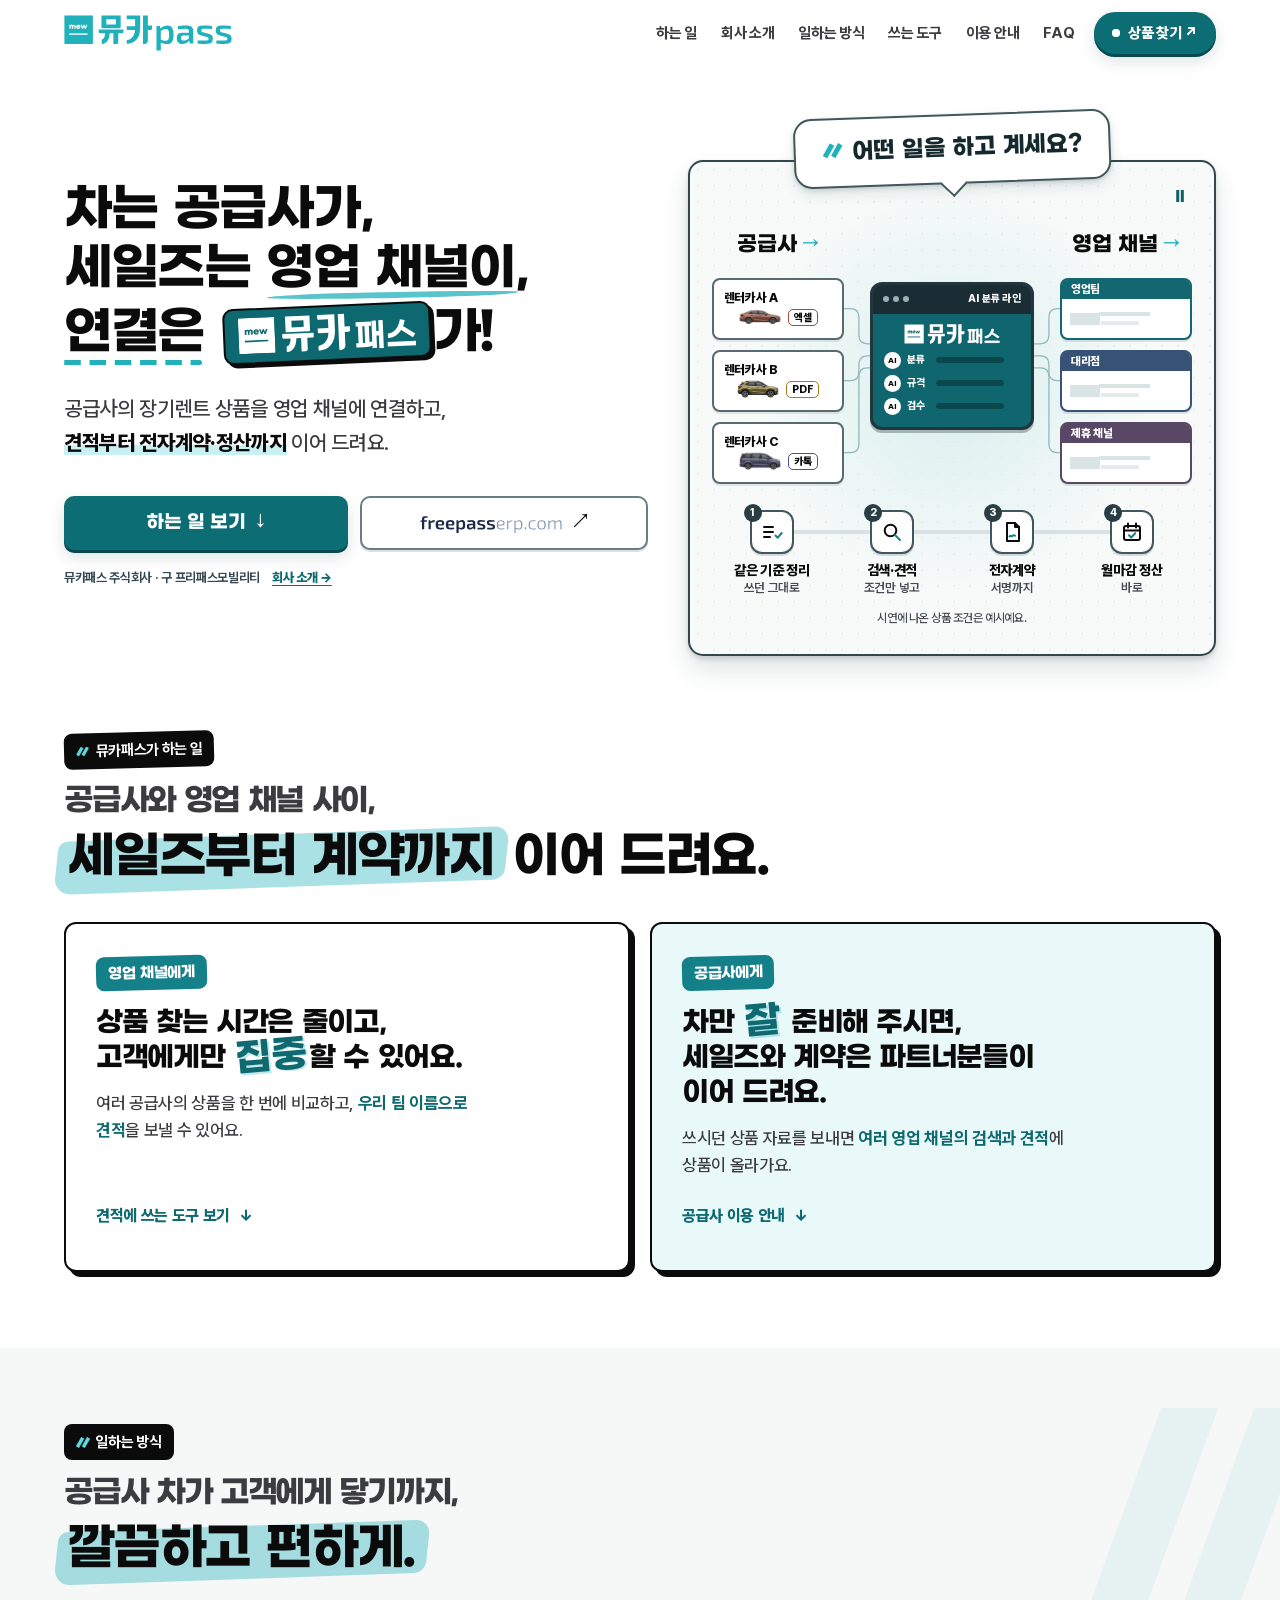
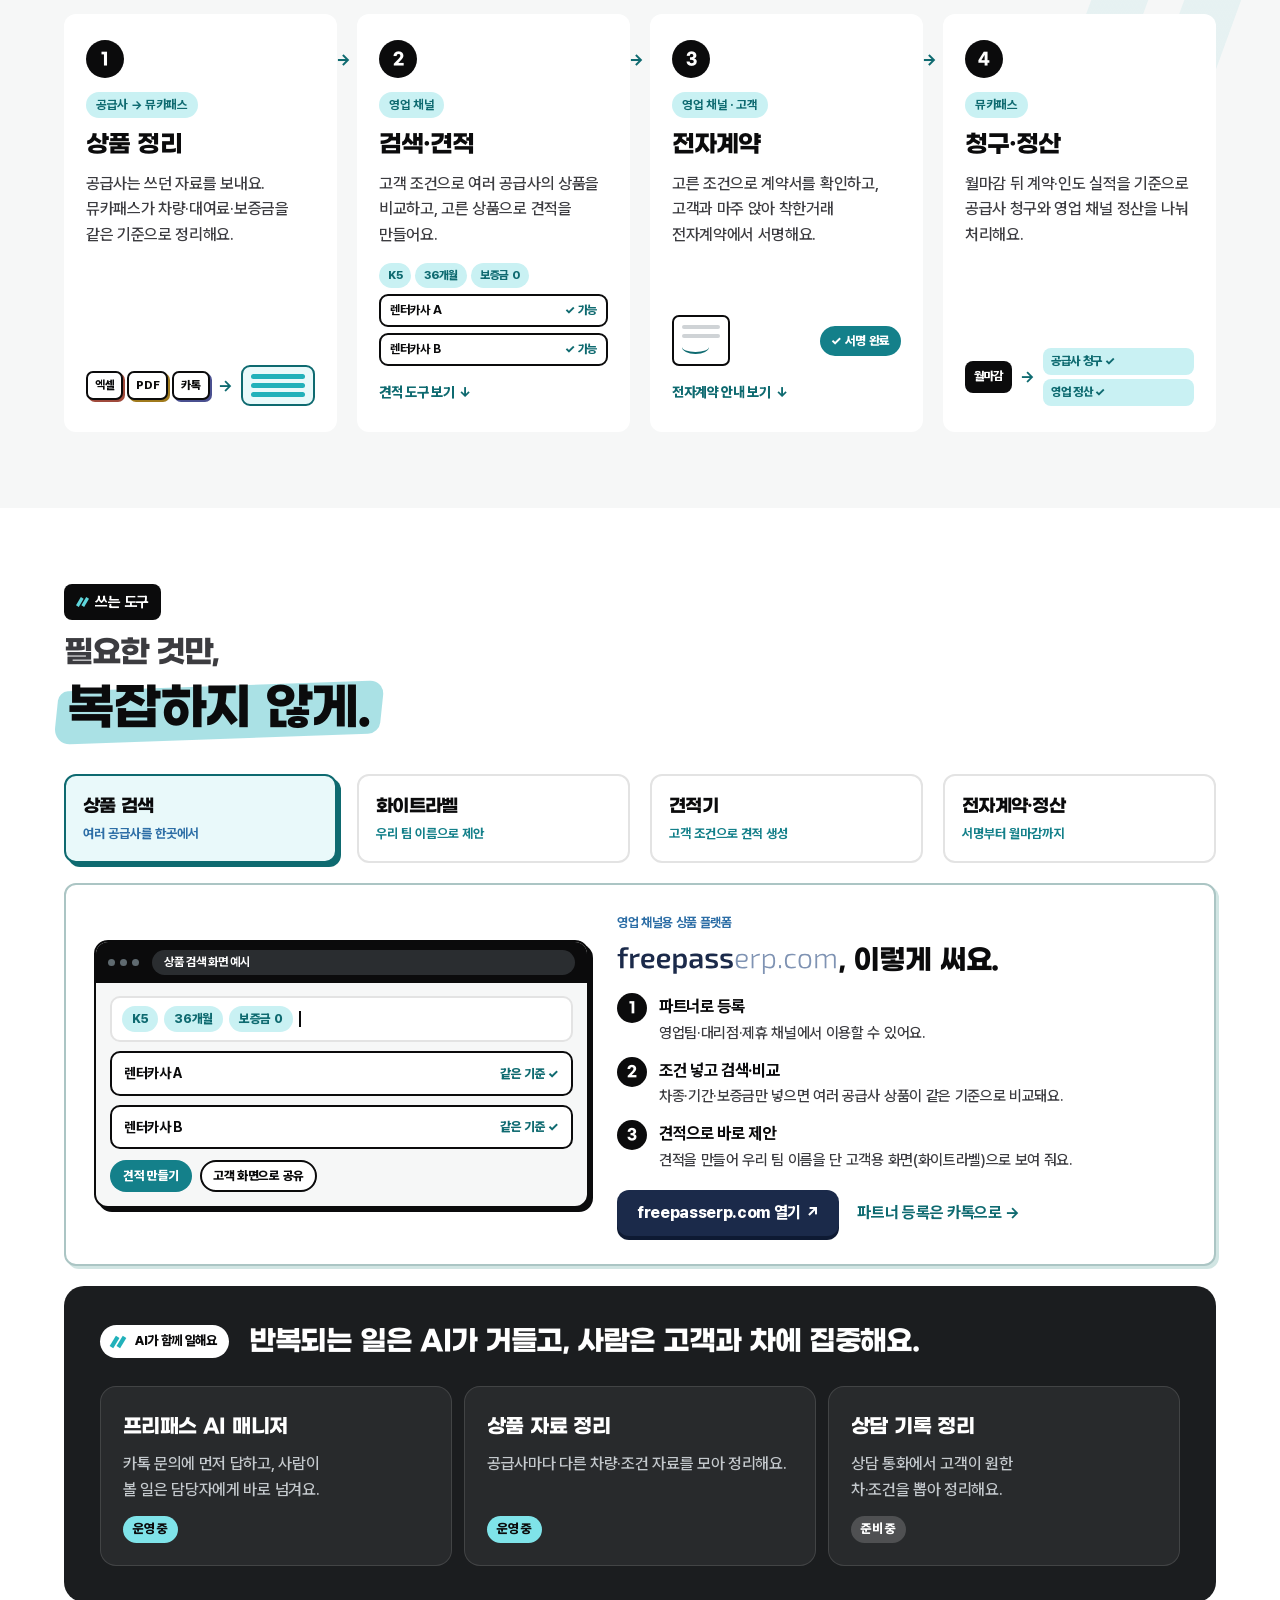
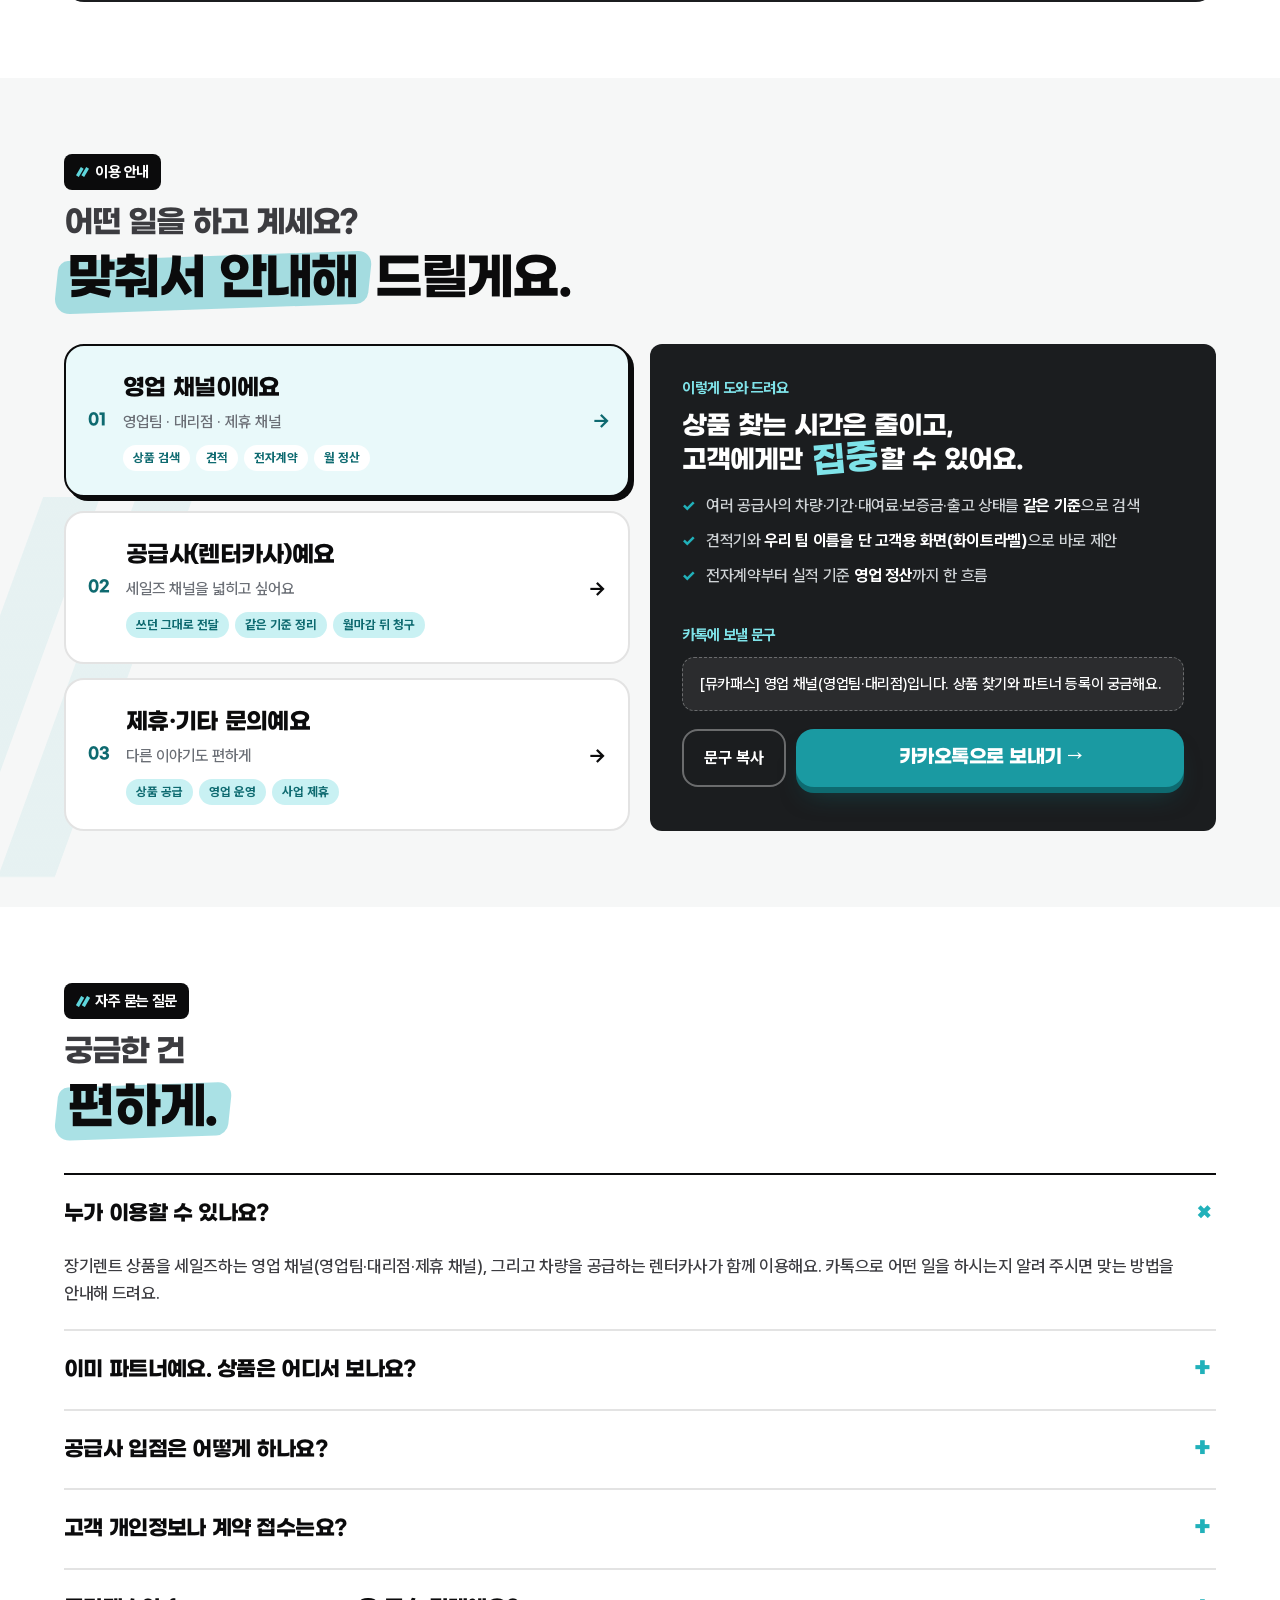
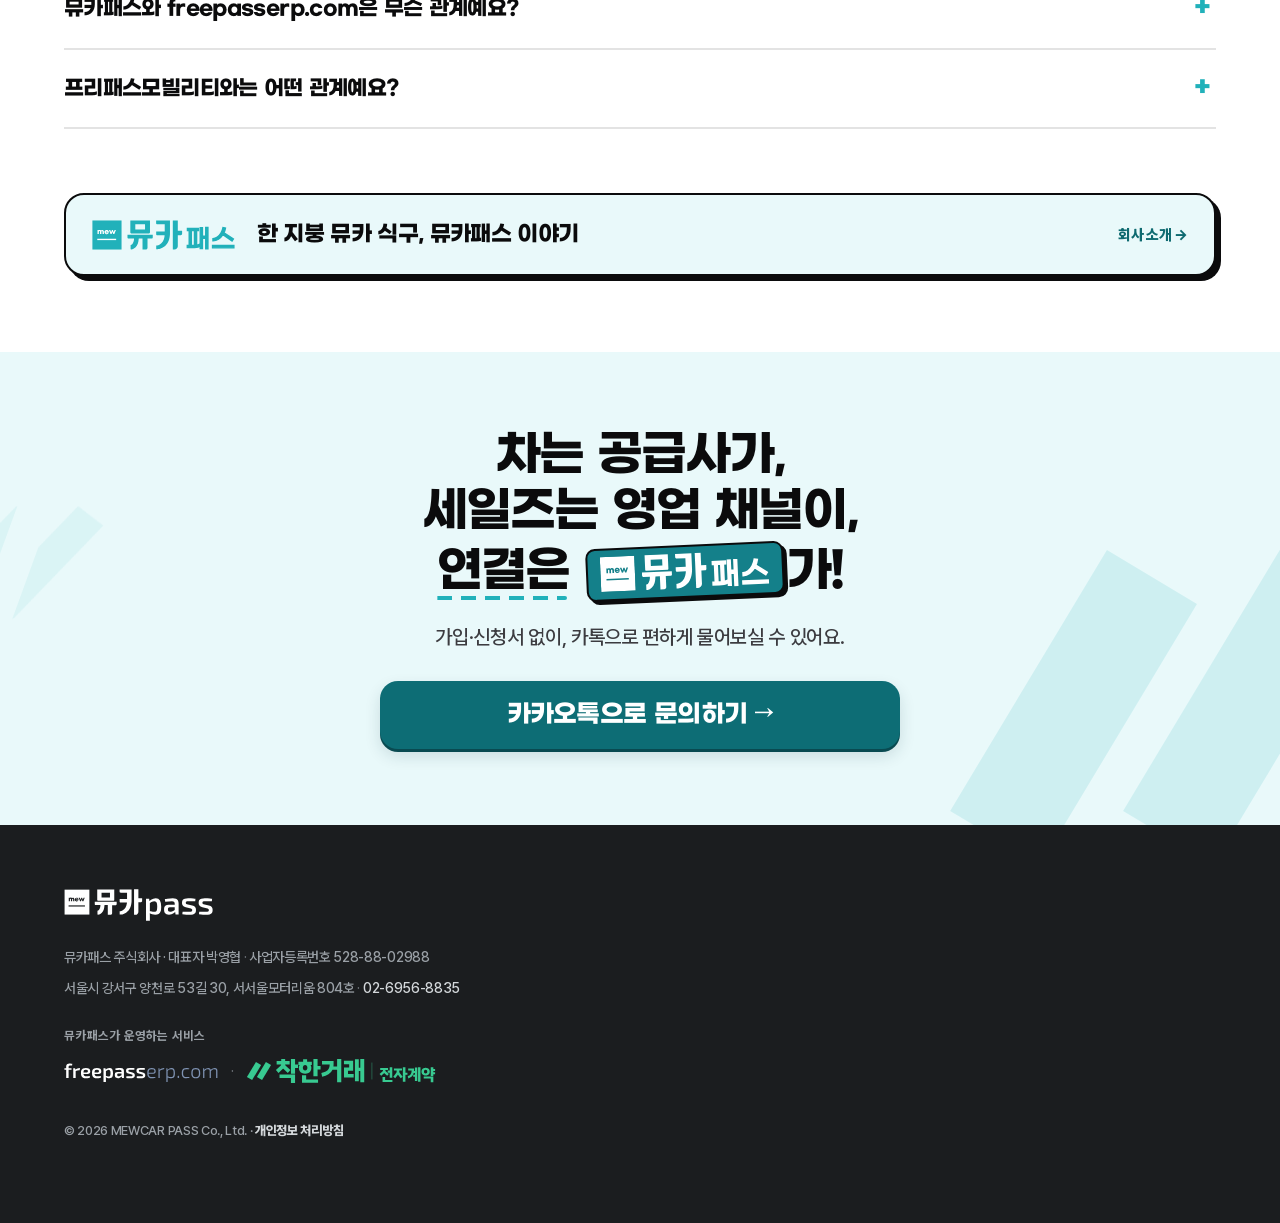
==== commit e715477a: "홈페이지: 회사 정보와 정제 보드 톤, 모바일 푸터 정돈" ====
--- a/index.html
+++ b/index.html
@@ -18,8 +18,8 @@
 <meta property="og:image:height" content="630" />
 <meta property="og:locale" content="ko_KR" />
 <meta name="twitter:card" content="summary_large_image" />
-<link rel="preload" href="/assets/fonts/GmarketSansBold-sub.woff2?v=20261122" as="font" type="font/woff2" crossorigin />
-<link rel="preload" href="/assets/fonts/PretendardVariable-site.woff2?v=20261122" as="font" type="font/woff2" crossorigin />
+<link rel="preload" href="/assets/fonts/GmarketSansBold-sub.woff2?v=20261122-trust" as="font" type="font/woff2" crossorigin />
+<link rel="preload" href="/assets/fonts/PretendardVariable-site.woff2?v=20261122-trust" as="font" type="font/woff2" crossorigin />
 <link rel="stylesheet" href="css/style.css" />
 <link rel="manifest" href="/site.webmanifest" />
 <script type="speculationrules">{"prefetch":[{"source":"list","urls":["/","/about"],"eagerness":"moderate"}]}</script>
@@ -61,10 +61,14 @@
           <a class="cta cta--go" href="#what">하는 일 보기 <span aria-hidden="true">↓</span></a>
           <a class="cta cta--line" href="https://freepasserp.com/" target="_blank" rel="noopener"><span class="bi-fpe"><img src="assets/brand/freepasserp-bi.svg" alt="freepasserp.com" width="7740" height="1200"></span> ↗</a>
         </div>
+        <p class="hero-company">
+          <span>뮤카패스 주식회사 <span class="hero-company-former">· 구 프리패스모빌리티</span></span>
+          <a href="/about">회사 소개 <span aria-hidden="true">→</span></a>
+        </p>
       </div>
 
       <div class="hero-art">
-        <svg class="sprite" aria-hidden="true" focusable="false"><defs><image id="mewcar-art-sheet" width="1254" height="1254" href="[data-uri]"/></defs><symbol id="art-sedan-in" viewBox="0 0 48 22"><use href="#mewcar-art-sheet" transform="matrix(0.07936508 0 0 0.07936508 -1.7539683 -17.8095238)"/></symbol><symbol id="art-suv" viewBox="0 0 48 22"><use href="#mewcar-art-sheet" transform="matrix(0.08333333 0 0 0.08333333 -54.6666667 -18.0000000)"/></symbol><symbol id="art-van" viewBox="0 0 48 22"><use href="#mewcar-art-sheet" transform="matrix(0.07839721 0 0 0.07839721 -1.1655052 -64.2221254)"/></symbol><symbol id="art-sedan" viewBox="0 0 48 22"><use href="#mewcar-art-sheet" transform="matrix(0.07936508 0 0 0.07936508 -50.8015873 -66.5396825)"/></symbol></svg>
+        <svg class="sprite" aria-hidden="true" focusable="false"><defs><image id="mewcar-art-sheet" width="1254" height="1254" href="/assets/brand/mewcar-hero-cars.webp"/></defs><symbol id="art-sedan-in" viewBox="0 0 48 22"><use href="#mewcar-art-sheet" transform="matrix(0.07936508 0 0 0.07936508 -1.7539683 -17.8095238)"/></symbol><symbol id="art-suv" viewBox="0 0 48 22"><use href="#mewcar-art-sheet" transform="matrix(0.08333333 0 0 0.08333333 -54.6666667 -18.0000000)"/></symbol><symbol id="art-van" viewBox="0 0 48 22"><use href="#mewcar-art-sheet" transform="matrix(0.07839721 0 0 0.07839721 -1.1655052 -64.2221254)"/></symbol><symbol id="art-sedan" viewBox="0 0 48 22"><use href="#mewcar-art-sheet" transform="matrix(0.07936508 0 0 0.07936508 -50.8015873 -66.5396825)"/></symbol></svg>
         <p class="bubble" aria-hidden="true"><i class="sl" aria-hidden="true"></i>어떤 일을 하고 계세요?</p>
         <div class="board">
           <button type="button" class="flow-toggle" aria-label="정제 흐름 일시정지" title="정제 흐름 일시정지" hidden>Ⅱ</button>
@@ -91,6 +95,7 @@
             <span class="std std--3"><b class="hd">제휴 채널</b><span class="body"><svg class="car" viewBox="0 0 48 22" aria-hidden="true"><use href="#art-sedan"/></svg><span class="spec"><em>K5 · 36개월</em><em>보증금 0</em></span></span><i class="ack" aria-hidden="true">✓</i></span>
           </a>
           <ol class="board-flow" aria-hidden="true"><li><span class="ico"><svg viewBox="0 0 24 24" width="22" height="22" fill="none" stroke="#0b0b0c" stroke-width="2" stroke-linecap="round" stroke-linejoin="round" aria-hidden="true"><path d="M4 7h9M4 12h9M4 17h6"/><path stroke="#14808a" d="M15.5 15.5l2.2 2.2 4-4.7"/></svg><i class="sn">1</i></span><b>같은 기준 정리</b><small>쓰던 그대로</small></li><li><span class="ico"><svg viewBox="0 0 24 24" width="22" height="22" fill="none" stroke="#0b0b0c" stroke-width="2" stroke-linecap="round" stroke-linejoin="round" aria-hidden="true"><circle cx="10.5" cy="10.5" r="5.8"/><path stroke="#14808a" d="M15 15l5 5"/></svg><i class="sn">2</i></span><b>검색·견적</b><small>조건만 넣고</small></li><li><span class="ico"><svg viewBox="0 0 24 24" width="22" height="22" fill="none" stroke="#0b0b0c" stroke-width="2" stroke-linecap="round" stroke-linejoin="round" aria-hidden="true"><path d="M7 3h8l4 4v14H7z"/><path d="M15 3v4h4"/><path stroke="#14808a" d="M9.5 16.5c1.2-2 2 .8 3-.6s1.5-.7 2.5-.2"/></svg><i class="sn">3</i></span><b>전자계약</b><small>서명까지</small></li><li><span class="ico"><svg viewBox="0 0 24 24" width="22" height="22" fill="none" stroke="#0b0b0c" stroke-width="2" stroke-linecap="round" stroke-linejoin="round" aria-hidden="true"><rect x="4" y="6" width="16" height="14" rx="2"/><path d="M4 10.5h16M8 3.5v4M16 3.5v4"/><path stroke="#14808a" d="M9 15.3l2.2 2.2 4-4.2"/></svg><i class="sn">4</i></span><b>월마감 정산</b><small>바로</small></li></ol>
+          <p class="board-example">시연에 나온 상품 조건은 예시예요.</p>
         </div>
       </div>
     </div>
@@ -105,7 +110,7 @@
           <span class="what-who">영업 채널에게</span>
           <h3>상품 찾는 시간은 줄이고,<br>고객에게만 <span class="nw"><em class="pop">집중</em>할 수 있어요.</span></h3>
           <p class="what-outcome">여러 공급사의 상품을 한 번에 비교하고, <strong>우리 팀 이름으로 견적</strong>을 보낼 수 있어요.</p>
-          <a class="what-next" href="#tools">견적에 쓰는 도구 보기 <span aria-hidden="true">↓</span></a>
+          <a class="what-next" href="#quote-guide-h">견적에 쓰는 도구 보기 <span aria-hidden="true">↓</span></a>
         </article>
         <article class="what-card what-card--supplier">
           <span class="what-who">공급사에게</span>
--- a/css/style.css
+++ b/css/style.css
@@ -1,6 +1,6 @@
 /* 뮤카패스 — 2026-11 개편. 착한거래 느낌(포스터 제목 · 형광펜 · 큰 버튼 하나)을 뮤카 청록(#21B1BA)으로. */
-@font-face{font-family:"Pretendard Variable";font-weight:500 800;font-display:swap;src:url(/assets/fonts/PretendardVariable-site.woff2?v=20261122) format("woff2")}
-@font-face{font-family:"Poster";font-weight:700;font-display:swap;src:url(/assets/fonts/GmarketSansBold-sub.woff2?v=20261122) format("woff2")}
+@font-face{font-family:"Pretendard Variable";font-weight:500 800;font-display:swap;src:url(/assets/fonts/PretendardVariable-site.woff2?v=20261122-trust) format("woff2")}
+@font-face{font-family:"Poster";font-weight:700;font-display:swap;src:url(/assets/fonts/GmarketSansBold-sub.woff2?v=20261122-trust) format("woff2")}
 :root{
   --teal:#21B1BA;--teal-deep:#178a92;--teal-ink:#0e6a70;--mint:#c9f1f3;--mint-2:#e9f9fa;
   --ink:#0b0b0c;--ink-2:#3c3c40;--sub:#6b6f76;--line:#e3e3e3;--card-dark:#1b1d1f;--bg:#fff;--bg-2:#f6f7f7;
@@ -229,7 +229,7 @@
   .tool--main{grid-column:1/-1}
   .dock{display:flex;position:fixed;left:16px;right:16px;bottom:calc(14px + env(safe-area-inset-bottom));z-index:30;min-height:58px;align-items:center;justify-content:center;border-radius:16px;background:var(--teal);color:#fff;font-family:var(--poster);font-size:19px;text-decoration:none;box-shadow:0 5px 0 var(--teal-deep),0 14px 28px -10px rgba(23,138,146,.7);transform:translateY(160%);transition:transform .25s}
   .dock.show{transform:none}
-  .foot{padding-bottom:calc(104px + env(safe-area-inset-bottom))}
+  .foot{padding-bottom:calc(24px + env(safe-area-inset-bottom))}
 }
 @media (max-width:420px){
   .wrap{padding:0 16px}
@@ -1176,6 +1176,8 @@
 @media(max-width:860px){.quote-actions{order:2;gap:4px}}
 
 @media (max-width:640px){
+  .hero .hero-copy .l,.hero .lead,.hero-acts,.hero-art,
+  .hero-art .bubble,.sec .sl,.what-card,.ai-list li,.tool,.flow-steps .n,.dock::after{animation:none}
   .hero .lead{font-size:clamp(16px,4.5vw,19px);line-height:1.5;margin-top:20px;text-wrap:pretty}
   .hero .lead br{display:none}
   .hero-grid{gap:22px}
@@ -1222,3 +1224,70 @@
 @media(prefers-reduced-motion:reduce){
   .board > .flow-toggle {display:none}
 }
+
+/* 브랜드 소개와 업무 도구에 공통으로 쓰는 담백한 윤곽 */
+.hero-company{display:flex;align-items:baseline;flex-wrap:wrap;gap:2px 12px;margin:18px 0 0;color:var(--ink-2);font-size:13px;font-weight:650}
+.hero-company a{color:var(--teal-ink);font-weight:800;text-underline-offset:3px;white-space:nowrap}
+.hero .board{border-radius:15px;box-shadow:4px 4px 0 var(--ink)}
+.hero .board::before{border-radius:13px;opacity:.74}
+.hero .board-hub{border-radius:12px;box-shadow:3px 3px 0 var(--ink)}
+.hero .src,.hero .std{border-radius:8px}
+.hero .src{box-shadow:1px 2px 0 var(--ink)}
+.hero .std{box-shadow:1px 2px 0 var(--ch)}
+.hero .std .hd{border-radius:5px 5px 0 0}
+.hero .board-example{grid-column:1/-1;margin:13px 0 -4px;color:#454b52;font-size:12px;text-align:center}
+.hero-acts .cta{min-height:54px;border-radius:10px;box-shadow:0 3px 0 var(--teal-btn-edge)}
+.hero-acts .cta--line{box-shadow:0 3px 0 var(--ink)}
+.what-card,.flow-steps>li,.tool-select .tool,.erp-guide,.start-answer{border-radius:12px}
+.erp-guide{border-color:#abc5c4;box-shadow:3px 3px 0 #d1e5e3}
+@media(max-width:640px){
+  .hero-company{margin-top:10px;font-size:12px}
+  .hero-acts .cta{min-height:47px}
+  .hero .board-example{font-size:11px;margin:9px 0 0}
+}
+@media(max-width:355px){
+  .hero .lead{margin-top:12px}
+  .hero-grid{gap:12px}
+  .hero .board{padding-top:34px;padding-bottom:10px}
+  .hero .board-example{margin-top:5px}
+}
+
+/* 기존 구조에서 브랜드 강조색과 업무 화면의 표면만 정돈 */
+.hero .stamp {background:#0d6870}
+.top-erp,.hero-acts .cta--go,.last .cta {
+  background:#0d6d75;
+  box-shadow:0 3px 0 #094a51,0 7px 16px #11343d24;
+}
+.top-erp:active,.hero-acts .cta--go:active,.last .cta:active {box-shadow:0 1px 0 #094a51}
+.hero-acts .cta--line {
+  border-color:#697e84;
+  box-shadow:0 2px 0 #1c343827;
+}
+.hero .bubble {
+  color:#15282e;
+  border-color:#40575c;
+  box-shadow:0 2px 4px #1c343826,0 7px 14px #1c34381a;
+}
+.hero .bubble::after {border-color:#40575c}
+.hero .board {
+  background:#f7faf9;
+  border-color:#33484e;
+  box-shadow:0 3px 5px #273e472b,0 14px 26px #273e4724;
+}
+.hero .board::before {
+  background:radial-gradient(circle at 50% 46%,#cfebeb 0,transparent 55%),radial-gradient(#15596316 1px,transparent 1.2px) 0 0/16px 16px;
+}
+.hero .board-hub {
+  background:#10666e;
+  border-color:#21373d;
+  box-shadow:0 3px 0 #21373d55;
+}
+.hero .hub-bar {background:#1a2d34}
+.hero .src {border-color:#596a70;box-shadow:0 2px 0 #273e471c}
+.hero .std {box-shadow:0 2px 0 #273e4723}
+.hero .std--1 {--ch:#126770}
+.hero .std--2 {--ch:#365376}
+.hero .std--3 {--ch:#594865}
+.hero .board-flow .ico {border-color:#41565d;box-shadow:0 2px 0 #273e472b}
+.hero .board-flow .sn {background:#293d44}
+.hero .hero-company {color:#354750}
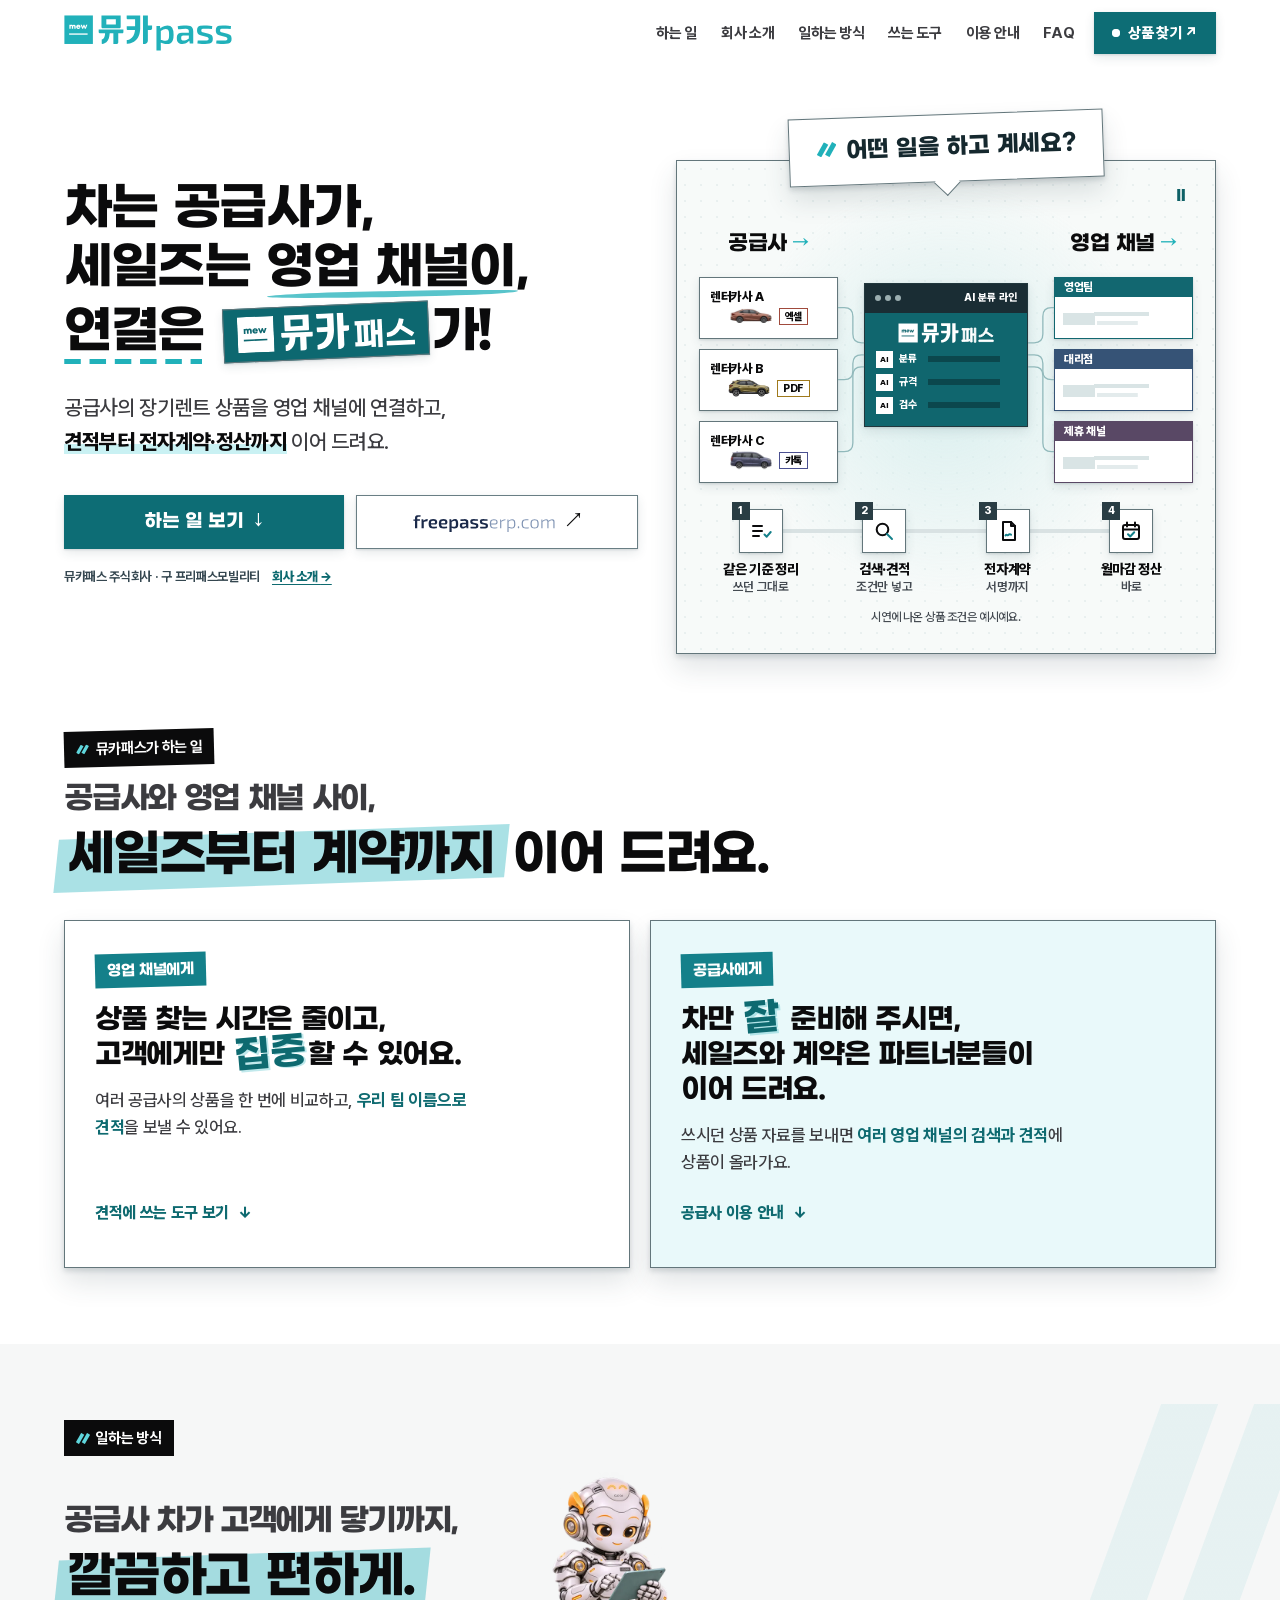
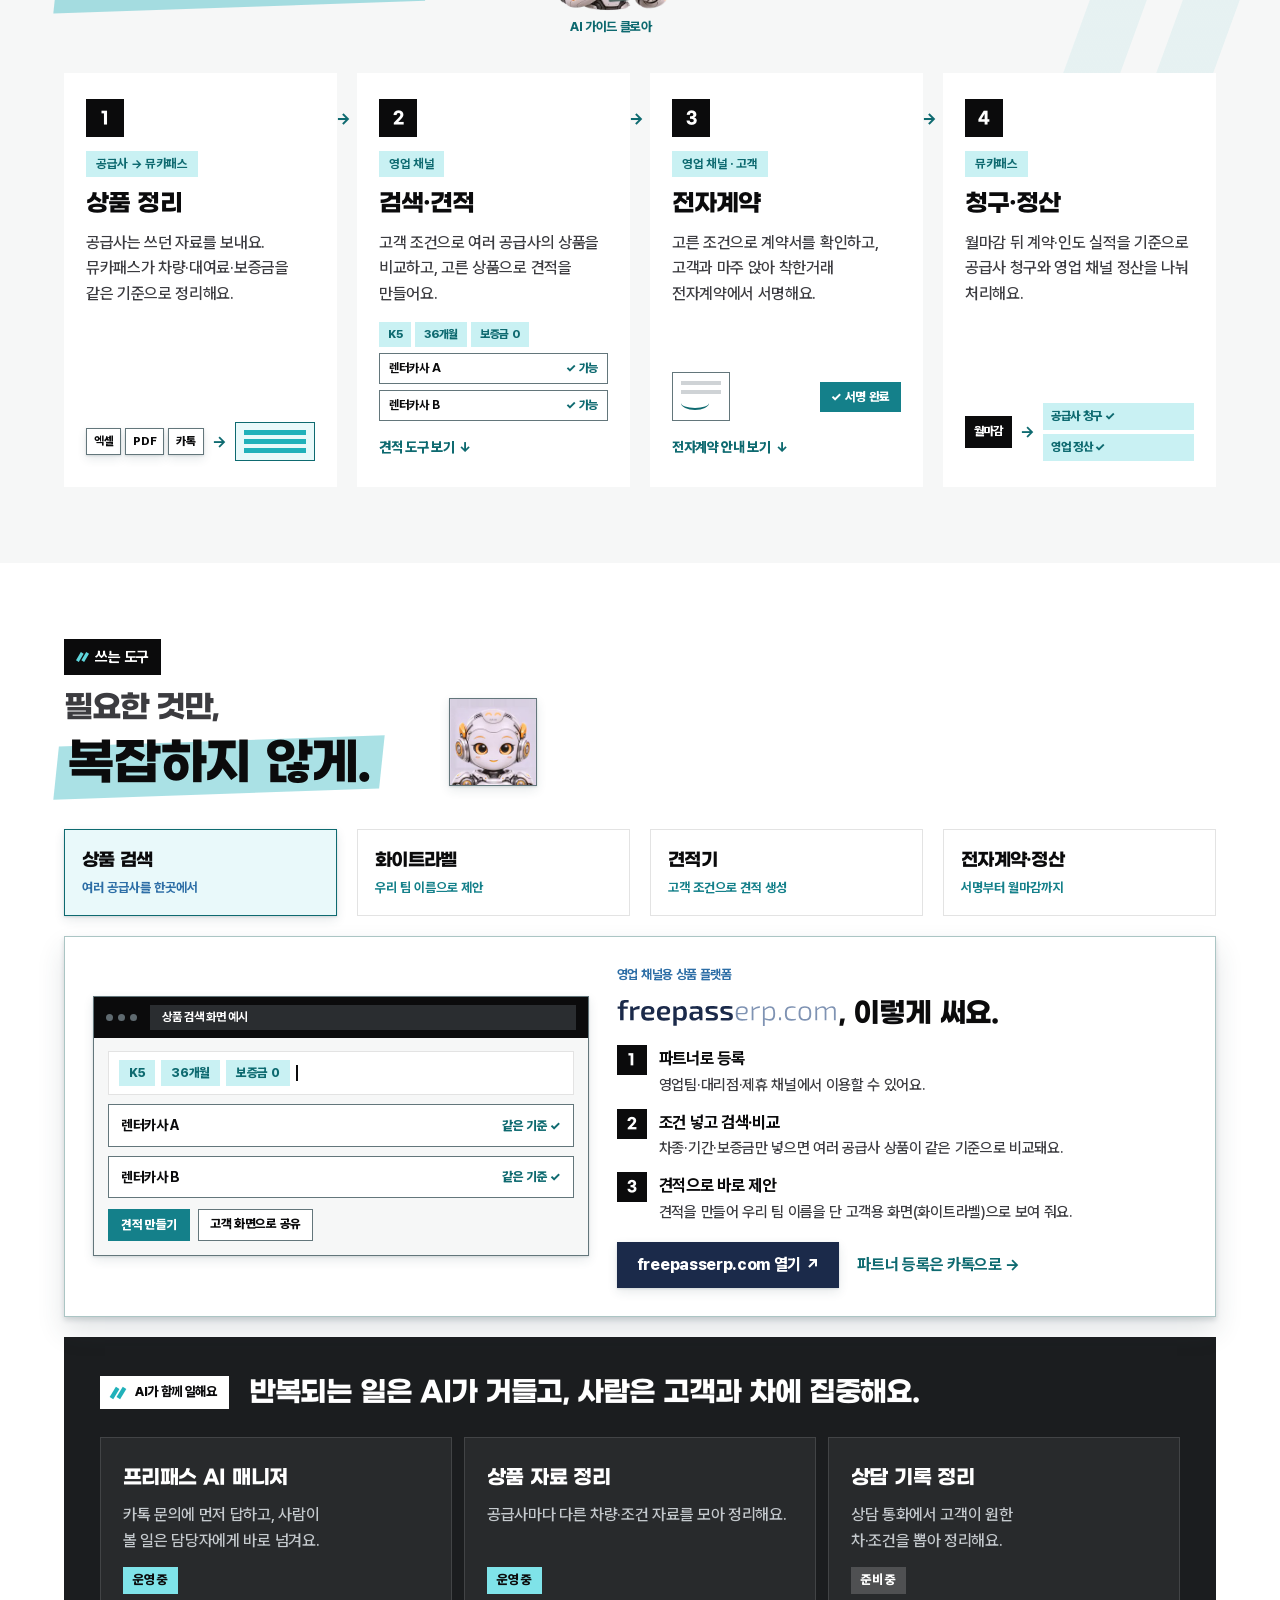
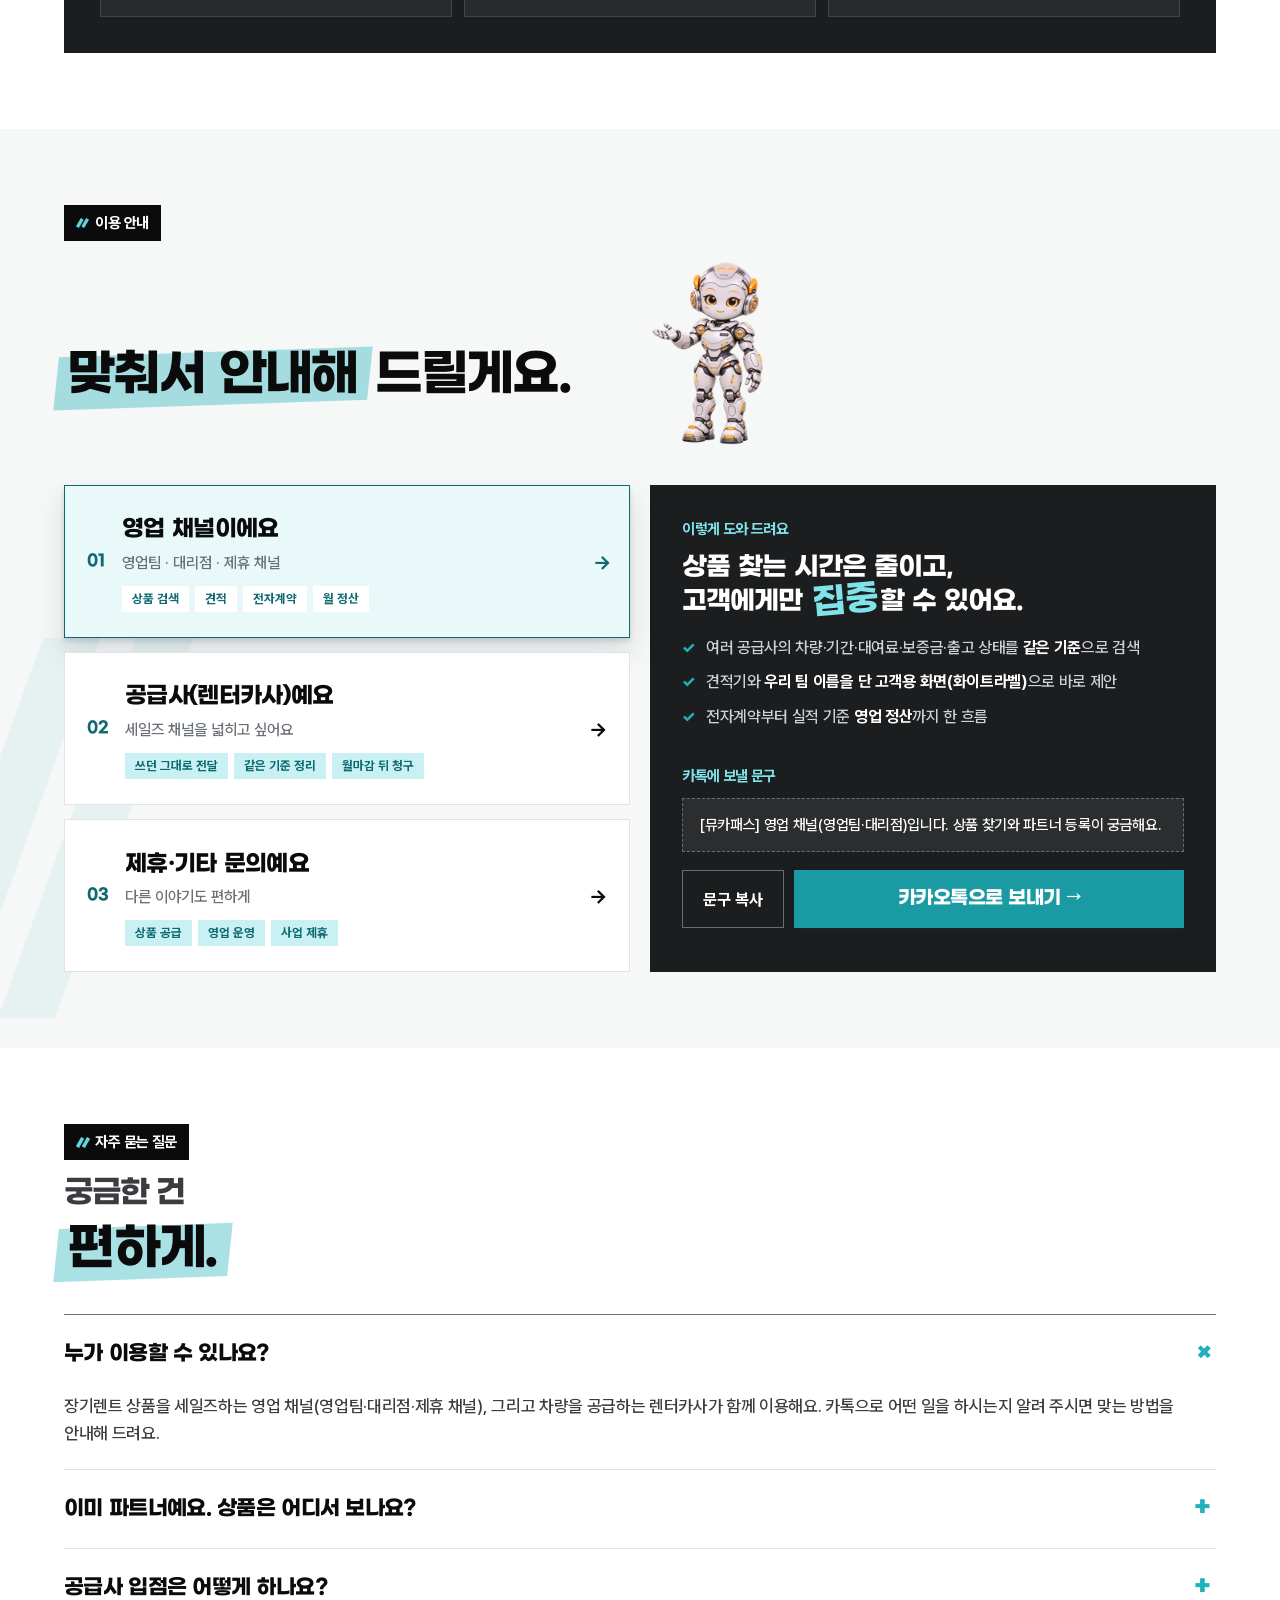
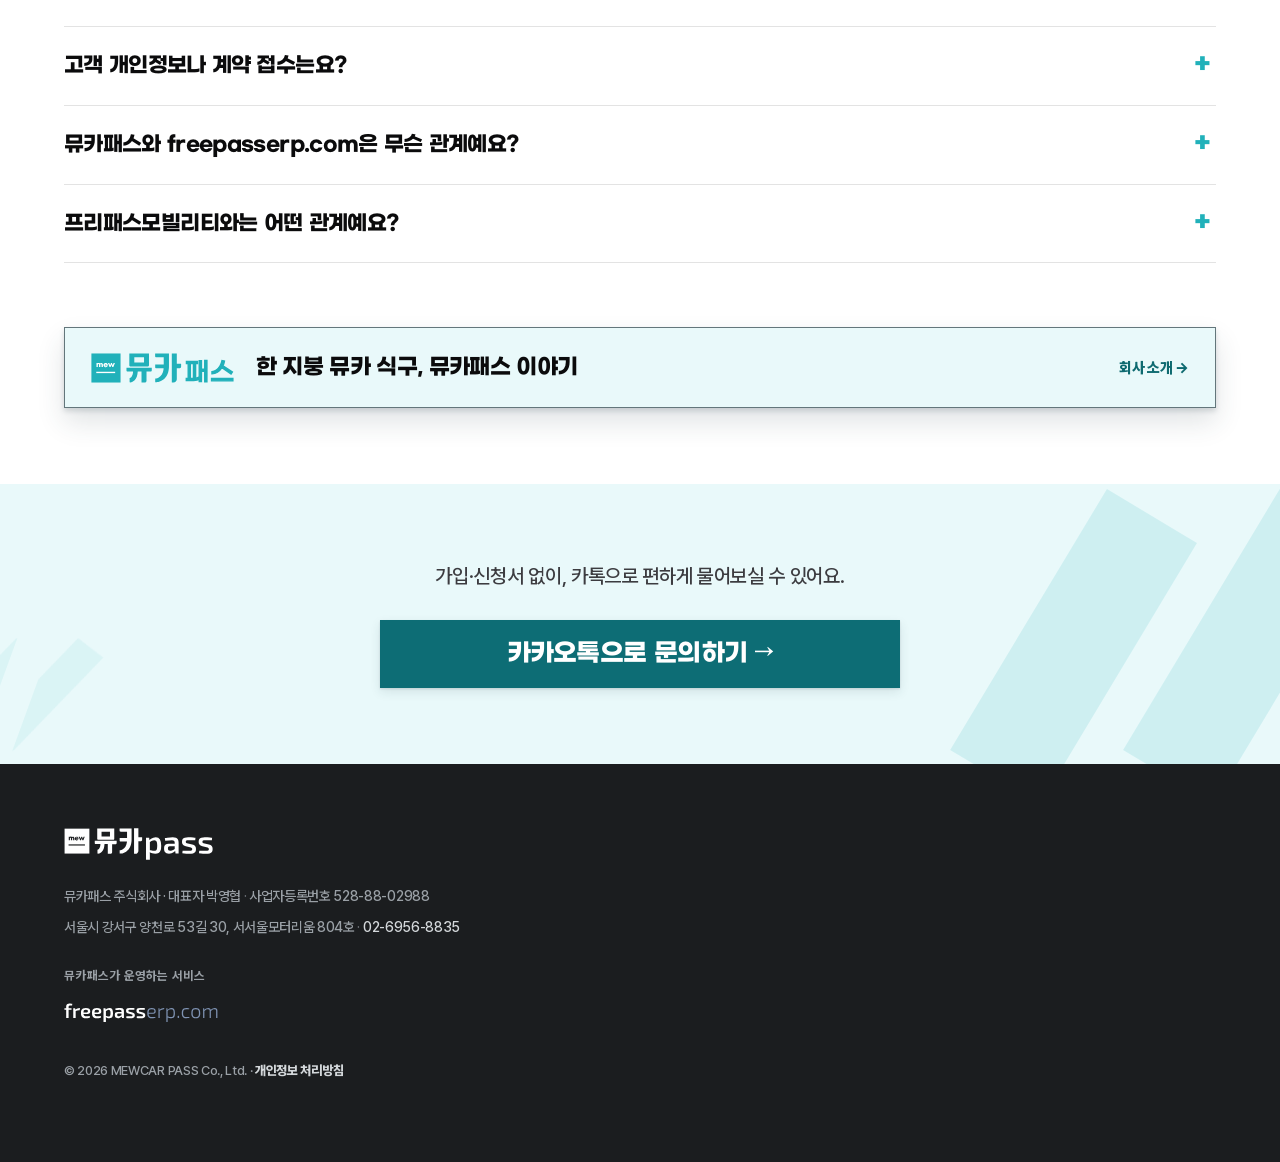
==== commit bf599b61: "클로아 V2 홈페이지 안내와 푸터 정리" ====
--- a/index.html
+++ b/index.html
@@ -18,8 +18,8 @@
 <meta property="og:image:height" content="630" />
 <meta property="og:locale" content="ko_KR" />
 <meta name="twitter:card" content="summary_large_image" />
-<link rel="preload" href="/assets/fonts/GmarketSansBold-sub.woff2?v=20261122-trust" as="font" type="font/woff2" crossorigin />
-<link rel="preload" href="/assets/fonts/PretendardVariable-site.woff2?v=20261122-trust" as="font" type="font/woff2" crossorigin />
+<link rel="preload" href="/assets/fonts/GmarketSansBold-sub.woff2?v=20261126-cloa-v2" as="font" type="font/woff2" crossorigin />
+<link rel="preload" href="/assets/fonts/PretendardVariable-site.woff2?v=20261126-cloa-v2" as="font" type="font/woff2" crossorigin />
 <link rel="stylesheet" href="css/style.css" />
 <link rel="manifest" href="/site.webmanifest" />
 <script type="speculationrules">{"prefetch":[{"source":"list","urls":["/","/about"],"eagerness":"moderate"}]}</script>
@@ -126,7 +126,13 @@
   <section class="sec flow" id="flow" aria-labelledby="flow-h">
     <div class="wrap">
       <span class="eyebrow"><i class="sl" aria-hidden="true"></i>일하는 방식</span>
-      <h2 id="flow-h" class="poster"><span class="pre">공급사 차가 고객에게 닿기까지,</span><span class="main"><span class="mark">깔끔하고 편하게.</span></span></h2>
+      <div class="cloa-heading">
+        <h2 id="flow-h" class="poster"><span class="pre">공급사 차가 고객에게 닿기까지,</span><span class="main"><span class="mark">깔끔하고 편하게.</span></span></h2>
+        <figure class="cloa-cut cloa-cut--review">
+          <img src="assets/brand/cloa-v2/review.webp" width="400" height="366" alt="" loading="lazy" decoding="async">
+          <figcaption>AI 가이드 클로아</figcaption>
+        </figure>
+      </div>
       <ol class="flow-steps">
         <li><span class="n">1</span><div><em>공급사 → 뮤카패스</em><b class="step-title">상품 정리</b><p>공급사는 쓰던 자료를 보내요. 뮤카패스가 차량·대여료·보증금을 같은 기준으로 정리해요.</p>
           <div class="viz viz--tidy" aria-hidden="true"><span class="raw"><i class="r1">엑셀</i><i class="r2">PDF</i><i class="r3">카톡</i></span><b class="arr">→</b><span class="tidy"><s></s><s></s><s></s></span></div></div></li>
@@ -143,7 +149,10 @@
   <section class="sec tools" id="tools" aria-labelledby="tools-h">
     <div class="wrap">
       <span class="eyebrow"><i class="sl" aria-hidden="true"></i>쓰는 도구</span>
-      <h2 id="tools-h" class="poster"><span class="pre">필요한 것만,</span><span class="main"><span class="mark">복잡하지 않게.</span></span></h2>
+      <div class="cloa-heading">
+        <h2 id="tools-h" class="poster"><span class="pre">필요한 것만,</span><span class="main"><span class="mark">복잡하지 않게.</span></span></h2>
+        <img class="cloa-cut cloa-cut--face" src="assets/brand/cloa-v2/face.webp" width="192" height="192" alt="" loading="lazy" decoding="async">
+      </div>
       <div class="tool-grid tool-select" role="tablist" aria-label="영업지원 도구">
         <button class="tool tool--main" type="button" id="tool-search" role="tab" aria-selected="true" aria-controls="tool-panel-search"><b>상품 검색</b><span>여러 공급사를 한곳에서</span></button>
         <button class="tool" type="button" id="tool-white" role="tab" aria-selected="false" aria-controls="tool-panel-white" tabindex="-1"><b>화이트라벨</b><span>우리 팀 이름으로 제안</span></button>
@@ -251,7 +260,10 @@
   <section class="sec start" id="start" aria-labelledby="start-h">
     <div class="wrap">
       <span class="eyebrow"><i class="sl" aria-hidden="true"></i>이용 안내</span>
-      <h2 id="start-h" class="poster"><span class="pre">어떤 일을 하고 계세요?</span><span class="main"><span class="mark">맞춰서 안내해</span> 드릴게요.</span></h2>
+      <div class="cloa-heading">
+        <h2 id="start-h" class="poster"><span class="pre">어떤 일을 하고 계세요?</span><span class="main"><span class="mark">맞춰서 안내해</span> 드릴게요.</span></h2>
+        <img class="cloa-cut cloa-cut--guide" src="assets/brand/cloa-v2/guide.webp" width="320" height="480" alt="" loading="lazy" decoding="async">
+      </div>
 
       <div class="start-grid">
         <div class="start-choices" role="group" aria-label="문의하는 분 유형">
@@ -305,10 +317,9 @@
     </div>
   </section>
 
-  <section class="last" aria-labelledby="last-h">
+  <section class="last" aria-labelledby="last-note">
     <div class="wrap last-in">
-      <h2 id="last-h" class="poster"><span class="l">차는 공급사가,</span><span class="l">세일즈는 영업 채널이,</span><span class="l l--last"><span class="wire-word">연결은</span> <span class="stamp"><img loading="lazy" decoding="async" src="assets/brand/mewcar-pass-ko-white-trim.svg" alt="뮤카패스" width="530" height="112" /></span>가!</span></h2>
-      <p>가입·신청서 없이, 카톡으로 편하게 물어보실 수 있어요.</p>
+      <p id="last-note">가입·신청서 없이, 카톡으로 편하게 물어보실 수 있어요.</p>
       <a class="cta js-kakao" href="https://pf.kakao.com/_NQqcn/chat" target="_blank" rel="noopener noreferrer">카카오톡으로 문의하기 →</a>
     </div>
   </section>
@@ -318,7 +329,7 @@
   <div class="wrap">
     <img loading="lazy" decoding="async" class="foot-logo" src="assets/brand/mewcar-pass-en-white-trim.svg" alt="뮤카pass" width="637" height="136" />
     <p class="foot-info"><span class="fi">뮤카패스 주식회사 · 대표자 박영협</span><span class="fi">사업자등록번호 528-88-02988</span><br class="fbr"><span class="fi"><span class="nw">서울시 강서구 양천로 53길 30,</span> <span class="nw">서서울모터리움 804호</span></span><span class="fi"><a href="tel:02-6956-8835">02-6956-8835</a></span></p>
-    <p class="foot-links"><span class="foot-svc">뮤카패스가 운영하는 서비스</span><a href="https://freepasserp.com/" target="_blank" rel="noopener"><span class="bi-fpe bi-fpe--dark"><img src="assets/brand/freepasserp-bi-dark.svg" alt="freepasserp.com" width="7740" height="1200" loading="lazy" decoding="async"></span></a><span class="foot-dot" aria-hidden="true">·</span><a href="https://sign.freepasserp.com/" target="_blank" rel="noopener" class="chakhan-ec chakhan-ec--dark"><img loading="lazy" decoding="async" class="foot-ci" src="assets/brand/chakhan-ci-econtract-on-dark.svg" alt="착한거래 전자계약" width="152" height="22"></a></p>
+    <p class="foot-links"><span class="foot-svc">뮤카패스가 운영하는 서비스</span><a href="https://freepasserp.com/" target="_blank" rel="noopener"><span class="bi-fpe bi-fpe--dark"><img src="assets/brand/freepasserp-bi-dark.svg" alt="freepasserp.com" width="7740" height="1200" loading="lazy" decoding="async"></span></a></p>
     <p class="copyright">© 2026 MEWCAR PASS Co., Ltd. · <a class="foot-privacy" href="/privacy">개인정보 처리방침</a></p>
   </div>
 </footer>
--- a/css/style.css
+++ b/css/style.css
@@ -1,17 +1,24 @@
 /* 뮤카패스 — 2026-11 개편. 착한거래 느낌(포스터 제목 · 형광펜 · 큰 버튼 하나)을 뮤카 청록(#21B1BA)으로. */
-@font-face{font-family:"Pretendard Variable";font-weight:500 800;font-display:swap;src:url(/assets/fonts/PretendardVariable-site.woff2?v=20261122-trust) format("woff2")}
-@font-face{font-family:"Poster";font-weight:700;font-display:swap;src:url(/assets/fonts/GmarketSansBold-sub.woff2?v=20261122-trust) format("woff2")}
+@font-face{font-family:"Pretendard Variable";font-weight:500 800;font-display:swap;src:url(/assets/fonts/PretendardVariable-site.woff2?v=20261126-cloa-v2) format("woff2")}
+@font-face{font-family:"Poster";font-weight:700;font-display:swap;src:url(/assets/fonts/GmarketSansBold-sub.woff2?v=20261126-cloa-v2) format("woff2")}
 :root{
   --teal:#21B1BA;--teal-deep:#178a92;--teal-ink:#0e6a70;--mint:#c9f1f3;--mint-2:#e9f9fa;
   --ink:#0b0b0c;--ink-2:#3c3c40;--sub:#6b6f76;--line:#e3e3e3;--card-dark:#1b1d1f;--bg:#fff;--bg-2:#f6f7f7;
   --poster:"Poster","Pretendard",system-ui,"Malgun Gothic",sans-serif;
-  --r:20px;--wrap:1120px;
+  --wrap:1120px;
+  /* 직각 표면과 먹회색 그림자는 홈·회사 소개·정책에 공통 적용 */
+  --line-frame:#63767b;
+  --shadow-low:0 1px 2px #273e4726,0 4px 10px #273e471c;
+  --shadow-raised:0 3px 5px #273e472b,0 14px 26px #273e4724;
+  --shadow-hover:0 3px 6px #273e4726,0 16px 28px #273e472c;
+  --shadow-pressed:0 1px 2px #273e4729;
   color-scheme:light;
 }
 *{box-sizing:border-box}
 html{scroll-behavior:smooth;scroll-padding-top:72px;-webkit-text-size-adjust:100%}
 body{margin:0;background:var(--bg);color:var(--ink);font-family:"Pretendard Variable",Pretendard,system-ui,-apple-system,"Malgun Gothic",sans-serif;font-weight:500;font-size:16px;line-height:1.6;letter-spacing:-.02em;word-break:keep-all;-webkit-font-smoothing:antialiased}
 a{color:inherit}
+:where(button,input,select,textarea){border-radius:0}
 img{max-width:100%}
 .wrap{max-width:var(--wrap);margin:0 auto;padding:0 24px}
 b,strong{font-weight:700}
@@ -28,14 +35,14 @@
 .top-nav a{text-decoration:none;color:var(--ink-2)}.top-nav a:hover{color:var(--ink)}
 
 .top-acts{display:flex;align-items:center;gap:10px}
-.top-erp{display:inline-flex;align-items:center;gap:8px;text-decoration:none;font-size:15px;font-weight:800;color:#fff;background:var(--teal);border-radius:999px;padding:9px 18px;box-shadow:0 4px 0 var(--teal-deep);transition:transform .12s,box-shadow .12s}
-.top-erp:hover{transform:translateY(-2px);box-shadow:0 6px 0 var(--teal-deep)}
-.top-erp:active{transform:translateY(3px);box-shadow:0 1px 0 var(--teal-deep)}
+.top-erp{display:inline-flex;align-items:center;gap:8px;text-decoration:none;font-size:15px;font-weight:800;color:#fff;background:var(--teal);padding:9px 18px;box-shadow:var(--shadow-low);transition:transform .12s,box-shadow .12s}
+.top-erp:hover{transform:translateY(-2px);box-shadow:var(--shadow-hover)}
+.top-erp:active{transform:translateY(3px);box-shadow:var(--shadow-pressed)}
 .top-erp-dot{width:8px;height:8px;border-radius:50%;background:#fff;box-shadow:0 0 0 0 rgba(255,255,255,.8);animation:erpPulse 1.8s infinite}
 @keyframes erpPulse{0%{box-shadow:0 0 0 0 rgba(255,255,255,.75)}70%{box-shadow:0 0 0 7px rgba(255,255,255,0)}100%{box-shadow:0 0 0 0 rgba(255,255,255,0)}}
 .top-nav .top-kakao{display:none}
-.burger{display:none;width:44px;height:44px;border:0;border-radius:12px;background:var(--bg-2);cursor:pointer;padding:0;flex-direction:column;align-items:center;justify-content:center;gap:5px}
-.burger span{display:block;width:20px;height:2.5px;border-radius:2px;background:var(--ink);transition:transform .2s,opacity .2s}
+.burger{display:none;width:44px;height:44px;border:0;background:var(--bg-2);cursor:pointer;padding:0;flex-direction:column;align-items:center;justify-content:center;gap:5px}
+.burger span{display:block;width:20px;height:2.5px;background:var(--ink);transition:transform .2s,opacity .2s}
 .burger[aria-expanded="true"] span:nth-child(1){transform:translateY(7.5px) rotate(45deg)}
 .burger[aria-expanded="true"] span:nth-child(2){opacity:0}
 .burger[aria-expanded="true"] span:nth-child(3){transform:translateY(-7.5px) rotate(-45deg)}
@@ -43,20 +50,20 @@
 /* 포스터 제목 + 형광펜 */
 .poster{font-family:var(--poster);font-weight:700;letter-spacing:-.045em;line-height:1.16;margin:0}
 .mark{position:relative;display:inline-block;z-index:0;padding:0 .06em}
-.mark::before{content:"";position:absolute;left:-.16em;right:-.2em;top:.12em;bottom:-.02em;background:var(--teal);opacity:.38;border-radius:.18em .3em .22em .34em;transform:rotate(-2deg) skewX(-8deg);z-index:-1}
+.mark::before{content:"";position:absolute;left:-.16em;right:-.2em;top:.12em;bottom:-.02em;background:var(--teal);opacity:.38;transform:rotate(-2deg) skewX(-8deg);z-index:-1}
 .ink{position:relative;display:inline-block;isolation:isolate}
 .ink::after{content:"";position:absolute;left:.02em;bottom:.04em;width:96%;height:.12em;min-height:3px;background:var(--teal);opacity:.75;border-radius:46% 54% 47% 52%/55% 34% 59% 45%;transform:rotate(-1.1deg);z-index:-1}
 .hl{background:linear-gradient(transparent 60%,var(--mint) 60%);font-weight:700;color:var(--ink)}
-.eyebrow{display:inline-block;margin:0 0 16px;font-size:14px;font-weight:700;color:#fff;background:var(--ink);border-radius:8px;padding:5px 11px;transform:rotate(-1.5deg)}
+.eyebrow{display:inline-block;margin:0 0 16px;font-size:14px;font-weight:700;color:#fff;background:var(--ink);padding:5px 11px;transform:rotate(-1.5deg)}
 h2.poster{font-size:clamp(30px,5vw,50px);margin-bottom:40px}
 h2 .pre{display:block;font-size:.62em;color:var(--ink-2);margin-bottom:8px}
 h2 .main{display:block}
 .sec{padding:100px 0}
 
 /* 큰 버튼(착한거래식 입체) */
-.cta{display:flex;align-items:center;justify-content:center;gap:10px;width:100%;max-width:520px;min-height:68px;margin-top:28px;padding:0 24px;border-radius:18px;border:0;background:var(--teal);color:#fff;font-family:var(--poster);font-weight:700;font-size:clamp(20px,2.6vw,25px);letter-spacing:-.03em;text-decoration:none;cursor:pointer;box-shadow:0 6px 0 var(--teal-deep),0 16px 26px -12px rgba(23,138,146,.6);transition:transform .1s,box-shadow .1s}
+.cta{display:flex;align-items:center;justify-content:center;gap:10px;width:100%;max-width:520px;min-height:68px;margin-top:28px;padding:0 24px;border:0;background:var(--teal);color:#fff;font-family:var(--poster);font-weight:700;font-size:clamp(20px,2.6vw,25px);letter-spacing:-.03em;text-decoration:none;cursor:pointer;box-shadow:var(--shadow-low);transition:transform .1s,box-shadow .1s}
 .cta:hover{filter:brightness(1.04)}
-.cta:active{transform:translateY(4px);box-shadow:0 2px 0 var(--teal-deep),0 8px 16px -10px rgba(23,138,146,.6)}
+.cta:active{transform:translateY(4px);box-shadow:var(--shadow-pressed)}
 .cta--sm{min-height:58px;margin-top:0;font-size:19px;max-width:none}
 
 /* 히어로 */
@@ -70,11 +77,11 @@
 .hint{margin:16px 0 0;font-size:14px;color:var(--sub)}
 .hero-points{list-style:none;margin:24px 0 0;padding:0;display:grid;gap:8px}
 .hero-points li{display:flex;gap:12px;align-items:baseline;font-size:16px;color:var(--ink-2)}
-.hero-points b{flex:none;min-width:72px;font-size:13px;font-weight:700;color:var(--teal-ink);background:var(--mint);border-radius:999px;padding:3px 10px;text-align:center}
+.hero-points b{flex:none;min-width:72px;font-size:13px;font-weight:700;color:var(--teal-ink);background:var(--mint);padding:3px 10px;text-align:center}
 .hero-acts{display:flex;flex-wrap:wrap;gap:12px;margin-top:28px}
 .hero-acts .cta{margin-top:0;width:auto;flex:1 1 260px;font-size:clamp(18px,2vw,21px);min-height:62px}
-.cta--line{background:#fff;color:var(--ink);border:2px solid var(--ink);box-shadow:0 6px 0 var(--ink)}
-.cta--line:active{box-shadow:0 2px 0 var(--ink)}
+.cta--line{background:#fff;color:var(--ink);border:1px solid var(--line-frame);box-shadow:var(--shadow-low)}
+.cta--line:active{box-shadow:var(--shadow-pressed)}
 
 
 .bi-fpe{font-family:"Exo 2","Pretendard",sans-serif;letter-spacing:0;white-space:nowrap}
@@ -85,9 +92,9 @@
 /* 하는 일 */
 .sec-lead{max-width:720px;margin:-16px 0 40px;font-size:18px;color:var(--ink-2)}
 .what-grid{display:grid;grid-template-columns:1fr 1fr;gap:20px}
-.what-card{border:2px solid var(--ink);border-radius:var(--r);padding:32px 30px;background:#fff;box-shadow:5px 5px 0 var(--ink)}
+.what-card{border:1px solid var(--line-frame);padding:32px 30px;background:#fff;box-shadow:var(--shadow-raised)}
 .what-card--supplier{background:var(--mint-2)}
-.what-who{display:inline-block;font-family:var(--poster);font-size:15px;color:#fff;background:var(--teal);border-radius:8px;padding:5px 12px;transform:rotate(-1.5deg)}
+.what-who{display:inline-block;font-family:var(--poster);font-size:15px;color:#fff;background:var(--teal);padding:5px 12px;transform:rotate(-1.5deg)}
 .what-card h3{font-family:var(--poster);font-weight:700;font-size:clamp(22px,2.6vw,28px);letter-spacing:-.045em;line-height:1.25;margin:16px 0 22px}
 .what-card ul{list-style:none;margin:0;padding:0}
 .what-card li{padding:14px 0 14px 30px;border-top:1px solid var(--line);position:relative}
@@ -98,78 +105,78 @@
 
 .hero-art{position:relative;padding-top:64px}
 
-.board{position:relative;display:grid;grid-template-columns:1fr 28px auto 28px 1fr;align-items:center;gap:0;background:#fff;border:2px solid var(--ink);border-radius:28px;padding:30px 20px 22px;box-shadow:8px 8px 0 var(--ink)}
-.board::before{content:"";position:absolute;inset:0;border-radius:26px;background:radial-gradient(circle at 50% 46%,var(--mint) 0,rgba(201,241,243,0) 46%),radial-gradient(rgba(14,106,112,.13) 1.2px,transparent 1.3px) 0 0/16px 16px;z-index:0}
+.board{position:relative;display:grid;grid-template-columns:1fr 28px auto 28px 1fr;align-items:center;gap:0;background:#fff;border:1px solid var(--line-frame);padding:30px 20px 22px;box-shadow:var(--shadow-raised)}
+.board::before{content:"";position:absolute;inset:0;background:radial-gradient(circle at 50% 46%,var(--mint) 0,rgba(201,241,243,0) 46%),radial-gradient(rgba(14,106,112,.13) 1.2px,transparent 1.3px) 0 0/16px 16px;z-index:0}
 .board>*{position:relative;z-index:1}
 .board-col{display:flex;flex-direction:column;gap:10px}
 .board-tag{font-family:var(--poster);font-size:17px;color:var(--ink);text-align:center;margin-bottom:2px}
 .board-tag small{display:block;font-family:"Pretendard Variable",Pretendard,sans-serif;font-size:12px;font-weight:600;color:var(--sub);margin-top:2px;letter-spacing:0}
-.wire{height:4px;border-radius:2px;background:repeating-linear-gradient(90deg,var(--teal) 0 8px,transparent 8px 14px);background-size:28px 4px;animation:wireRun .9s linear infinite}
+.wire{height:4px;background:repeating-linear-gradient(90deg,var(--teal) 0 8px,transparent 8px 14px);background-size:28px 4px;animation:wireRun .9s linear infinite}
 @keyframes wireRun{to{background-position:28px 0}}
 
-.bubble{position:absolute;top:0;right:8%;z-index:2;margin:0;background:#fff;border:2px solid var(--ink);border-radius:18px;padding:12px 18px;font-family:var(--poster);font-size:19px;box-shadow:4px 4px 0 var(--ink);transform:rotate(-2deg)}
+.bubble{position:absolute;top:0;right:8%;z-index:2;margin:0;background:#fff;border:1px solid var(--line-frame);padding:12px 18px;font-family:var(--poster);font-size:19px;box-shadow:var(--shadow-raised);transform:rotate(-2deg)}
 .bubble small{display:block;font-family:"Pretendard Variable",Pretendard,sans-serif;font-size:13px;font-weight:500;color:var(--sub)}
-.bubble::after{content:"";position:absolute;left:28px;bottom:-11px;width:18px;height:18px;background:#fff;border-right:2px solid var(--ink);border-bottom:2px solid var(--ink);transform:rotate(45deg)}
-
-.assurance{margin:24px 0 0;padding:20px 0;border-top:2px solid var(--ink);border-bottom:2px solid var(--ink);font-size:18px;text-align:center}
+.bubble::after{content:"";position:absolute;left:28px;bottom:-11px;width:18px;height:18px;background:#fff;border-right:1px solid var(--line-frame);border-bottom:1px solid var(--line-frame);transform:rotate(45deg)}
+
+.assurance{margin:24px 0 0;padding:20px 0;border-top:1px solid var(--line-frame);border-bottom:1px solid var(--line-frame);font-size:18px;text-align:center}
 .assurance strong{color:var(--teal-ink)}
 
 /* 누구세요 */
 .start-grid{display:grid;grid-template-columns:1fr 1fr;gap:24px;align-items:start}
 .start-choices{display:flex;flex-direction:column;gap:12px}
-.start-choices button{display:grid;grid-template-columns:auto 1fr auto;gap:16px;align-items:center;text-align:left;width:100%;padding:20px 22px;border:2px solid var(--line);border-radius:var(--r);background:#fff;font:inherit;color:inherit;cursor:pointer;transition:border-color .15s,background .15s,transform .1s}
+.start-choices button{display:grid;grid-template-columns:auto 1fr auto;gap:16px;align-items:center;text-align:left;width:100%;padding:20px 22px;border:1px solid var(--line);background:#fff;font:inherit;color:inherit;cursor:pointer;transition:border-color .15s,background .15s,transform .1s}
 .start-choices button:hover{border-color:var(--ink)}
-.start-choices button[aria-pressed=true]{border-color:var(--ink);background:var(--mint-2);box-shadow:4px 4px 0 var(--ink)}
+.start-choices button[aria-pressed=true]{border-color:var(--teal-ink);background:var(--mint-2);box-shadow:var(--shadow-raised)}
 .start-choices .no{font-family:var(--poster);font-size:16px;color:var(--teal)}
 .start-choices strong{display:block;font-family:var(--poster);font-weight:700;font-size:19px;letter-spacing:-.03em}
 .start-choices small{display:block;font-size:14px;color:var(--sub);margin-top:3px}
 .start-choices button>span:last-child{font-weight:700;font-size:20px}
-.start-answer{position:sticky;top:90px;background:var(--card-dark);color:#fff;border-radius:var(--r);padding:32px}
+.start-answer{position:sticky;top:90px;background:var(--card-dark);color:#fff;padding:32px}
 .start-answer .label{display:block;font-size:13px;font-weight:700;color:#7fe3e9;margin-bottom:10px}
 .start-answer h3{font-family:var(--poster);font-size:24px;font-weight:700;letter-spacing:-.04em;line-height:1.3;margin:0 0 16px}
 .start-answer ul{margin:0 0 26px;padding:0;list-style:none}
 .start-answer li{position:relative;padding-left:24px;margin-bottom:9px;color:#cfd3d6}
 .start-answer li::before{content:"✓";position:absolute;left:0;color:var(--teal);font-weight:800}
 .start-answer li b{color:#fff}
-.msg{margin:0 0 18px;background:rgba(255,255,255,.07);border:1px dashed rgba(255,255,255,.3);border-radius:12px;padding:14px 16px;font-size:15px}
+.msg{margin:0 0 18px;background:rgba(255,255,255,.07);border:1px dashed rgba(255,255,255,.3);padding:14px 16px;font-size:15px}
 .answer-acts{display:grid;grid-template-columns:auto 1fr;gap:10px}
-.copy{min-height:58px;padding:0 20px;border-radius:16px;border:2px solid rgba(255,255,255,.35);background:transparent;color:#fff;font:inherit;font-weight:700;cursor:pointer}
+.copy{min-height:58px;padding:0 20px;border:1px solid rgba(255,255,255,.35);background:transparent;color:#fff;font:inherit;font-weight:700;cursor:pointer}
 .copy:hover{background:rgba(255,255,255,.08)}
 .copy-status{margin:12px 0 0;font-size:13px;color:#9aa0a6}
 
 /* 흐름 */
 .flow{background:var(--bg-2)}
 .flow-steps{list-style:none;margin:0;padding:0;display:grid;grid-template-columns:repeat(4,1fr);gap:16px}
-.flow-steps li{position:relative;background:#fff;border-radius:var(--r);padding:26px 22px}
-.flow-steps .n{display:inline-flex;align-items:center;justify-content:center;width:38px;height:38px;border-radius:50%;background:var(--ink);color:#fff;font-family:var(--poster);font-size:17px;margin-bottom:14px}
+.flow-steps li{position:relative;background:#fff;padding:26px 22px}
+.flow-steps .n{display:inline-flex;align-items:center;justify-content:center;width:38px;height:38px;background:var(--ink);color:#fff;font-family:var(--poster);font-size:17px;margin-bottom:14px}
 .flow-steps b{display:block;font-family:var(--poster);font-weight:700;font-size:21px;letter-spacing:-.04em;margin-bottom:6px}
 .flow-steps p{margin:0 0 14px;font-size:15px;color:var(--ink-2)}
-.flow-steps em{font-style:normal;font-size:13px;font-weight:700;color:var(--teal-ink);background:var(--mint);border-radius:999px;padding:3px 10px}
-.say{display:block;margin-top:14px;background:var(--teal);color:#fff;font-size:13.5px;font-weight:700;border-radius:14px 14px 4px 14px;padding:9px 12px}
+.flow-steps em{font-style:normal;font-size:13px;font-weight:700;color:var(--teal-ink);background:var(--mint);padding:3px 10px}
+.say{display:block;margin-top:14px;background:var(--teal);color:#fff;font-size:13.5px;font-weight:700;padding:9px 12px}
 .flow-steps li:not(:last-child)::after{content:"→";position:absolute;right:-14px;top:44px;font-weight:800;z-index:1}
 
 /* 도구 */
 .tool-grid{display:grid;grid-template-columns:1.3fr 1fr 1fr 1fr;gap:16px}
-.tool{display:block;border:2px solid var(--line);border-radius:var(--r);padding:24px 22px;text-decoration:none;background:#fff}
+.tool{display:block;border:1px solid var(--line);padding:24px 22px;text-decoration:none;background:#fff}
 .tool span{display:block;font-size:13px;font-weight:700;color:var(--teal-ink);margin-bottom:10px}
 .tool b{display:block;font-family:var(--poster);font-weight:700;font-size:21px;letter-spacing:-.04em;margin-bottom:6px}
 .tool p{margin:0;font-size:15px;color:var(--ink-2)}
-.tool--main{border-color:#1B2A4A;box-shadow:5px 5px 0 #1B2A4A;transition:transform .15s}
+.tool--main{border-color:#1B2A4A;box-shadow:var(--shadow-raised);transition:transform .15s}
 .tool--main>span{color:#5B9FD4}
 .tool--main .bi-fpe{font-size:24px}
 .tool .bi-fpe{display:block;font-family:"Exo 2","Pretendard",sans-serif;letter-spacing:0;margin-bottom:6px}
 .tool .bi-fpe>b{display:inline;font-family:inherit;font-size:inherit;font-weight:600;color:#1B2A4A;margin:0;letter-spacing:0}
 .tool .bi-fpe>span{display:inline;margin:0;font-size:inherit;font-weight:300;color:#7F93B3}
 .tool--main:hover{transform:translateY(-3px)}
-.family{display:flex;flex-wrap:wrap;align-items:center;gap:6px 14px;margin-top:16px;padding:20px 22px;border-radius:var(--r);background:var(--bg-2);text-decoration:none}
+.family{display:flex;flex-wrap:wrap;align-items:center;gap:6px 14px;margin-top:16px;padding:20px 22px;background:var(--bg-2);text-decoration:none}
 .family-tag{font-size:13px;font-weight:700;color:var(--sub)}
 .family b{font-family:var(--poster);font-size:20px}
 .family-desc{font-size:15px;color:var(--ink-2)}
 
 /* FAQ */
-.faq{max-width:none} 
-.faq details{border-bottom:2px solid var(--line)}
-.faq details:first-child{border-top:2px solid var(--ink)}
+.faq{max-width:none}
+.faq details{border-bottom:1px solid var(--line)}
+.faq details:first-child{border-top:1px solid var(--line-frame)}
 .faq summary{list-style:none;cursor:pointer;padding:22px 44px 22px 0;font-family:var(--poster);font-size:19px;letter-spacing:-.03em;position:relative}
 .faq summary::-webkit-details-marker{display:none}
 .faq summary::after{content:"+";position:absolute;right:6px;top:16px;font-size:28px;color:var(--teal)}
@@ -180,9 +187,7 @@
 /* 마지막 */
 .last{padding:96px 0;background:var(--mint-2);text-align:center}
 .last-in{display:flex;flex-direction:column;align-items:center}
-.last h2{font-size:clamp(28px,4.6vw,48px)}
-.last h2 .l{display:block}
-.last p{margin:18px 0 0;font-size:18px;color:var(--ink-2)}
+.last p{margin:0;font-size:18px;color:var(--ink-2)}
 
 /* 바닥 */
 .foot{background:var(--card-dark);color:#9aa0a6;padding:52px 0 calc(52px + env(safe-area-inset-bottom));font-size:14px}
@@ -197,12 +202,12 @@
   .top-in{gap:10px}
   .burger{display:flex}
   .top-erp{font-size:14px;padding:8px 14px}
-  
-  .top-nav{position:absolute;left:0;right:0;top:100%;margin:0;flex-direction:column;align-items:stretch;gap:0;padding:6px 16px 18px;background:#fff;border-bottom:2px solid var(--ink);box-shadow:0 18px 30px -18px rgba(0,0,0,.35);font-size:18px;visibility:hidden;opacity:0;transform:translateY(-8px);transition:opacity .18s,transform .18s,visibility 0s .18s}
+
+  .top-nav{position:absolute;left:0;right:0;top:100%;margin:0;flex-direction:column;align-items:stretch;gap:0;padding:6px 16px 18px;background:#fff;border-bottom:1px solid var(--line-frame);box-shadow:var(--shadow-raised);font-size:18px;visibility:hidden;opacity:0;transform:translateY(-8px);transition:opacity .18s,transform .18s,visibility 0s .18s}
   .top-nav.open{visibility:visible;opacity:1;transform:none;transition:opacity .18s,transform .18s}
   .top-nav a{display:flex;align-items:center;justify-content:space-between;padding:15px 4px;border-bottom:1px solid var(--line);color:var(--ink);font-family:var(--poster);letter-spacing:-.02em}
   .top-nav a:not(.top-kakao)::after{content:"→";color:var(--teal);font-family:system-ui}
-  .top-nav .top-kakao{display:flex;justify-content:center;margin-top:14px;border:0;border-radius:14px;background:#FEE500;color:#191600;min-height:54px}
+  .top-nav .top-kakao{display:flex;justify-content:center;margin-top:14px;border:0;background:#FEE500;color:#191600;min-height:54px}
   .top{position:sticky}
   .top-in{position:static}
   .sec{padding:76px 0}
@@ -211,11 +216,11 @@
   .cta{max-width:none}
   .hero-acts .cta{flex:1 1 100%}
   .what-grid{grid-template-columns:1fr}
-  .what-card{padding:26px 20px;box-shadow:4px 4px 0 var(--ink)}
+  .what-card{padding:26px 20px;box-shadow:var(--shadow-raised)}
   .sec-lead{font-size:16px}
   .hero-art{padding-top:78px}
   .bubble{right:auto;left:8px;font-size:17px}
-  .board{grid-template-columns:1fr 14px auto 14px 1fr;padding:24px 12px 18px;box-shadow:6px 6px 0 var(--ink)}
+  .board{grid-template-columns:1fr 14px auto 14px 1fr;padding:24px 12px 18px;box-shadow:var(--shadow-raised)}
   .board-tag{font-size:15px}.board-tag small{font-size:10.5px}
   .assurance{font-size:16px}
   .start-grid{grid-template-columns:1fr}
@@ -227,7 +232,7 @@
   .flow-steps li::after{display:none}
   .tool-grid{grid-template-columns:1fr 1fr}
   .tool--main{grid-column:1/-1}
-  .dock{display:flex;position:fixed;left:16px;right:16px;bottom:calc(14px + env(safe-area-inset-bottom));z-index:30;min-height:58px;align-items:center;justify-content:center;border-radius:16px;background:var(--teal);color:#fff;font-family:var(--poster);font-size:19px;text-decoration:none;box-shadow:0 5px 0 var(--teal-deep),0 14px 28px -10px rgba(23,138,146,.7);transform:translateY(160%);transition:transform .25s}
+  .dock{display:flex;position:fixed;left:16px;right:16px;bottom:calc(14px + env(safe-area-inset-bottom));z-index:30;min-height:58px;align-items:center;justify-content:center;background:var(--teal);color:#fff;font-family:var(--poster);font-size:19px;text-decoration:none;box-shadow:var(--shadow-raised);transform:translateY(160%);transition:transform .25s}
   .dock.show{transform:none}
   .foot{padding-bottom:calc(24px + env(safe-area-inset-bottom))}
 }
@@ -247,16 +252,16 @@
 
 .family-sec{background:var(--mint-2)}
 .fam{display:flex;flex-direction:column;align-items:center}
-.fam-parent{position:relative;display:flex;flex-direction:column;align-items:center;gap:10px;background:#fff;border:2px solid var(--ink);border-radius:var(--r);padding:22px 40px 18px;box-shadow:5px 5px 0 var(--ink);text-align:center}
+.fam-parent{position:relative;display:flex;flex-direction:column;align-items:center;gap:10px;background:#fff;border:1px solid var(--line-frame);padding:22px 40px 18px;box-shadow:var(--shadow-raised);text-align:center}
 .fam-parent p,.fam-card p{margin:0;font-size:15px;color:var(--ink-2)}
-.fam-role{display:inline-block;font-size:12.5px;font-weight:800;color:var(--teal-ink);background:var(--mint);border-radius:999px;padding:4px 11px}
+.fam-role{display:inline-block;font-size:12.5px;font-weight:800;color:var(--teal-ink);background:var(--mint);padding:4px 11px}
 .fam-logo{height:34px;width:auto;display:block}
 .fam-logo--ci{height:38px}
 .fam-kids{position:relative;display:grid;grid-template-columns:1fr 1fr;gap:24px;align-items:start;width:100%;margin-top:56px}
-.fam-kids::before{content:"";position:absolute;left:calc(25% - 6px);right:calc(25% - 6px);top:-30px;height:30px;border:2px solid var(--ink);border-bottom:0;border-radius:14px 14px 0 0}
-.fam-kids::after{content:"";position:absolute;left:calc(50% - 1px);top:-56px;height:26px;border-left:2px solid var(--ink)}
-.fam-card{display:flex;flex-direction:column;align-items:flex-start;gap:14px;background:#fff;border:2px solid var(--ink);border-radius:var(--r);padding:26px 26px 24px;box-shadow:5px 5px 0 var(--ink)}
-.fam-card--us{border-color:var(--teal-ink);box-shadow:7px 7px 0 var(--teal);outline:4px solid rgba(33,177,186,.18);outline-offset:4px}
+.fam-kids::before{content:"";position:absolute;left:calc(25% - 6px);right:calc(25% - 6px);top:-30px;height:30px;border:1px solid var(--line-frame);border-bottom:0;}
+.fam-kids::after{content:"";position:absolute;left:calc(50% - 1px);top:-56px;height:26px;border-left:1px solid var(--line-frame)}
+.fam-card{display:flex;flex-direction:column;align-items:flex-start;gap:14px;background:#fff;border:1px solid var(--line-frame);padding:26px 26px 24px;box-shadow:var(--shadow-raised)}
+.fam-card--us{border-color:var(--teal-ink);box-shadow:var(--shadow-raised);outline:1px solid rgba(33,177,186,.25);outline-offset:2px}
 .fam-card--us .fam-role{background:var(--teal);color:#fff}
 .fam-svc{list-style:none;margin:4px 0 0;padding:14px 0 0;border-top:1px solid var(--line);width:100%;display:grid;gap:10px}
 .fam-svc li{display:flex;align-items:center;gap:12px;flex-wrap:wrap}
@@ -281,7 +286,7 @@
 .chakhan-ec--dark img{height:19px}
 
 .about-strip{padding:8px 0 104px}
-.about-link{display:grid;grid-template-columns:auto 1fr auto;align-items:center;gap:22px;padding:22px 26px;border:2px solid var(--ink);border-radius:var(--r);background:var(--mint-2);box-shadow:5px 5px 0 var(--ink);text-decoration:none;color:var(--ink);transition:transform .15s}
+.about-link{display:grid;grid-template-columns:auto 1fr auto;align-items:center;gap:22px;padding:22px 26px;border:1px solid var(--line-frame);background:var(--mint-2);box-shadow:var(--shadow-raised);text-decoration:none;color:var(--ink);transition:transform .15s}
 .about-link:hover{transform:translateY(-3px)}
 .about-link img{height:30px;width:auto}
 .about-link span{font-family:var(--poster);font-size:19px;letter-spacing:-.03em}
@@ -289,7 +294,7 @@
 .about-link b{font-size:15px;font-weight:800;color:var(--teal-ink);white-space:nowrap}
 .top-nav a[aria-current="page"]{color:var(--teal-ink)}
 .about-page{padding-top:72px}
-.about-info .info{margin:0;border-top:2px solid var(--ink)}
+.about-info .info{margin:0;border-top:1px solid var(--line-frame)}
 .about-info .info>div{display:grid;grid-template-columns:180px 1fr;gap:16px;padding:18px 0;border-bottom:1px solid var(--line)}
 .about-info dt{font-weight:800;color:var(--sub);font-size:15px}
 .about-info dd{margin:0;font-size:17px;font-weight:600}
@@ -323,36 +328,36 @@
   .faq summary::after{top:12px}
 }
 /* 키보드 이동이 보이게 */
-:focus-visible{outline:3px solid var(--teal);outline-offset:3px;border-radius:6px}
+:focus-visible{outline:3px solid var(--teal);outline-offset:3px;}
 .cta:focus-visible,.top-erp:focus-visible{outline-offset:4px}
 html{-webkit-tap-highlight-color:transparent}
 /* 큰 버튼: 올라가고 → 눌림 */
 .cta{transition:transform .14s cubic-bezier(.2,.8,.2,1),box-shadow .14s,filter .14s}
-.cta:hover{transform:translateY(-2px);box-shadow:0 8px 0 var(--teal-deep),0 20px 30px -12px rgba(23,138,146,.6)}
-.cta--line:hover{box-shadow:0 8px 0 var(--ink)}
+.cta:hover{transform:translateY(-2px);box-shadow:var(--shadow-hover)}
+.cta--line:hover{box-shadow:var(--shadow-hover)}
 .cta:active,.cta--line:active{transform:translateY(5px);transition-duration:.05s}
 .cta--line:hover{background:var(--mint-2)}
 /* 머리띠 메뉴: 밑줄이 그어진다(데스크톱) */
 @media (min-width:861px){
   .top-nav a:not(.top-kakao){position:relative;padding:6px 0}
-  .top-nav a:not(.top-kakao)::after{content:"";position:absolute;left:0;right:0;bottom:0;height:2px;border-radius:2px;background:var(--teal);transform:scaleX(0);transform-origin:left;transition:transform .2s cubic-bezier(.2,.8,.2,1)}
+  .top-nav a:not(.top-kakao)::after{content:"";position:absolute;left:0;right:0;bottom:0;height:2px;background:var(--teal);transform:scaleX(0);transform-origin:left;transition:transform .2s cubic-bezier(.2,.8,.2,1)}
   .top-nav a:not(.top-kakao):hover::after,.top-nav a[aria-current="page"]::after{transform:none}
 }
 @media (max-width:860px){.top-nav a:active{background:var(--mint-2)}.burger:active{transform:scale(.92)}.burger{transition:transform .1s}}
 /* 링크 카드: 올라가며 그림자가 길어지고 화살표가 나간다 */
 .about-link{transition:transform .16s cubic-bezier(.2,.8,.2,1),box-shadow .16s}
-.about-link:hover{transform:translate(-2px,-3px);box-shadow:8px 9px 0 var(--ink)}
-.about-link:active{transform:translate(3px,3px);box-shadow:1px 1px 0 var(--ink);transition-duration:.05s}
+.about-link:hover{transform:translateY(-3px);box-shadow:var(--shadow-hover)}
+.about-link:active{transform:translateY(2px);box-shadow:var(--shadow-pressed);transition-duration:.05s}
 .tool--main{transition:transform .16s cubic-bezier(.2,.8,.2,1),box-shadow .16s}
-.tool--main:hover{transform:translate(-2px,-3px);box-shadow:8px 9px 0 #1B2A4A}
-.tool--main:active{transform:translate(3px,3px);box-shadow:1px 1px 0 #1B2A4A;transition-duration:.05s}
+.tool--main:hover{transform:translateY(-3px);box-shadow:var(--shadow-hover)}
+.tool--main:active{transform:translateY(2px);box-shadow:var(--shadow-pressed);transition-duration:.05s}
 .family{transition:background .16s,box-shadow .16s,transform .16s}
 .family:hover{background:#e8f6ef;box-shadow:inset 0 0 0 2px #009867}
 .family:active{transform:scale(.99)}
 .about-link b,.family-go,.fam-svc small{display:inline-block;transition:transform .16s cubic-bezier(.2,.8,.2,1),color .16s}
 .about-link:hover b{transform:translateX(4px)}
 .family:hover .family-go,.fam-svc a:hover small{transform:translate(2px,-2px)}
-.fam-svc a{border-radius:10px;transition:background .16s;margin:-6px -8px;padding:6px 8px}
+.fam-svc a{transition:background .16s;margin:-6px -8px;padding:6px 8px}
 .fam-svc a:hover{background:var(--bg-2)}
 
 .start-choices button{transition:border-color .15s,background .15s,transform .14s cubic-bezier(.2,.8,.2,1),box-shadow .15s}
@@ -381,8 +386,6 @@
 @media (max-width:860px){.rv{transform:translateY(22px) scale(.98)}}
 @media (prefers-reduced-motion:reduce){.rv{opacity:1;transform:none}}
 .flow-steps li:not(:last-child)::after{top:33px}          /* → 를 번호 동그라미 한가운데 높이로 */
-.last h2.poster{margin-bottom:0}                          /* 마지막 제목↔안내 문장 70px → 22px */
-.last p{margin-top:22px}
 .foot-links{margin-top:18px}                              .about-info .info>div{align-items:baseline}               /* 항목 이름과 값의 글자 밑선을 맞춘다 */
 .about-info dd.svc{display:flex;flex-wrap:wrap;align-items:center;gap:6px 14px}
 .foot .foot-links{margin-top:18px}
@@ -390,9 +393,8 @@
 
 @media (min-width:861px){.top-nav a.on{color:var(--ink)}.top-nav a.on::after{transform:none}}
 @media (max-width:860px){.top-nav a.on{color:var(--teal-ink)}}
-.top-erp{position:relative;overflow:hidden;isolation:isolate;animation:erpGlow 2.2s ease-in-out infinite}
+.top-erp{position:relative;overflow:hidden;isolation:isolate}
 .top-erp::after{content:"";position:absolute;inset:0;z-index:-1;background:linear-gradient(105deg,transparent 30%,rgba(255,255,255,.6) 50%,transparent 70%);transform:translateX(-130%);animation:erpShine 2.2s ease-in-out infinite}
-@keyframes erpGlow{0%,100%{box-shadow:0 4px 0 var(--teal-deep),0 0 0 0 rgba(33,177,186,0)}50%{box-shadow:0 4px 0 var(--teal-deep),0 0 22px 5px rgba(33,177,186,.6)}}
 @keyframes erpShine{0%,45%{transform:translateX(-130%)}85%,100%{transform:translateX(130%)}}
 .top-erp:hover,.top-erp:active{animation:none}
 
@@ -404,19 +406,19 @@
   .start-answer ul + .label{margin-top:auto}  /* 카톡 문구·단추 묶음은 카드 아래쪽에 붙인다 */
 }
 /* AI가 함께 일해요 — 쓰는 도구 아래 어두운 띠(포스터 결: 검은 바탕·청록 강조). 실제로 하는 일만, 상태 표시를 붙인다 */
-.ai-band{margin-top:28px;background:var(--card-dark);color:#fff;border-radius:var(--r);padding:36px 34px 30px;display:grid;grid-template-columns:.9fr 1.6fr;gap:22px 40px;align-items:start}
-.ai-badge{display:inline-flex;align-items:center;gap:8px;font-size:13px;font-weight:800;color:#0b0b0c;background:#fff;border-radius:999px;padding:6px 12px 6px 9px}
+.ai-band{margin-top:28px;background:var(--card-dark);color:#fff;padding:36px 34px 30px;display:grid;grid-template-columns:.9fr 1.6fr;gap:22px 40px;align-items:start}
+.ai-badge{display:inline-flex;align-items:center;gap:8px;font-size:13px;font-weight:800;color:#0b0b0c;background:#fff;padding:6px 12px 6px 9px}
 .ai-badge img{width:18px;height:18px}
 .ai-head h3{margin:16px 0 0;font-family:var(--poster);font-weight:700;font-size:clamp(22px,2.4vw,27px);letter-spacing:-.045em;line-height:1.3}
 .ai-list{list-style:none;margin:0;padding:0;display:grid;grid-template-columns:repeat(3,1fr);gap:12px}
-.ai-list li{display:flex;flex-direction:column;background:rgba(255,255,255,.06);border:1px solid rgba(255,255,255,.12);border-radius:16px;padding:20px 18px 18px}
+.ai-list li{display:flex;flex-direction:column;background:rgba(255,255,255,.06);border:1px solid rgba(255,255,255,.12);padding:20px 18px 18px}
 .ai-list b{font-family:var(--poster);font-weight:700;font-size:18px;letter-spacing:-.03em}
 .ai-list p{margin:8px 0 14px;font-size:14.5px;line-height:1.6;color:#c4c9cd}
-.ai-list em{margin-top:auto;align-self:flex-start;font-style:normal;font-size:12px;font-weight:800;color:#0b0b0c;background:#7fe3e9;border-radius:999px;padding:3px 10px}
+.ai-list em{margin-top:auto;align-self:flex-start;font-style:normal;font-size:12px;font-weight:800;color:#0b0b0c;background:#7fe3e9;padding:3px 10px}
 .ai-list li:last-child em{background:rgba(255,255,255,.18);color:#fff}
 .ai-note{grid-column:1/-1;margin:0;padding-top:16px;border-top:1px solid rgba(255,255,255,.12);font-size:14px;color:#9aa0a6}
 @media (max-width:860px){
-  .ai-band{grid-template-columns:1fr;padding:28px 20px 22px;border-radius:20px}
+  .ai-band{grid-template-columns:1fr;padding:28px 20px 22px;}
   .ai-list{grid-template-columns:1fr}
 }
 
@@ -438,13 +440,18 @@
   .top-nav .top-kakao{background:var(--teal);color:#fff}
   .about-strip{padding:0 0 76px}
 }
-@media (min-width:861px){.hero-grid{grid-template-columns:1.05fr .95fr;gap:40px}}
 .hero-art{padding-top:46px}
+@media (min-width:861px){
+  .hero-grid{
+    grid-template-columns:minmax(0,1.03fr) minmax(0,.97fr);
+    gap:clamp(24px,3vw,40px);
+  }
+}
 .board{padding:66px 22px 24px;grid-template-columns:1fr 26px auto 26px 1fr}
 .bubble{top:0;left:50%;right:auto;transform:translateX(-50%) rotate(-2deg);text-align:center;white-space:nowrap;padding:12px 24px 13px;font-size:21px}
 .bubble small{font-size:13px;margin-top:1px}
 .bubble::after{left:calc(50% - 9px)}
-.board-col{text-decoration:none;color:inherit;border-radius:18px;padding:10px 8px 12px;margin:-10px -8px -12px;transition:background .16s,transform .16s cubic-bezier(.2,.8,.2,1)}
+.board-col{text-decoration:none;color:inherit;padding:10px 8px 12px;margin:-10px -8px -12px;transition:background .16s,transform .16s cubic-bezier(.2,.8,.2,1)}
 .board-col:hover{background:rgba(33,177,186,.1);transform:translateY(-3px)}
 .board-col:active{transform:translateY(1px)}
 .board-tag{font-size:19px}
@@ -454,6 +461,12 @@
 @media (max-width:1180px) and (min-width:861px){
   .board{padding:62px 14px 20px;grid-template-columns:1fr 16px auto 16px 1fr}
 }
+@media (min-width:861px) and (max-width:940px){
+  .hero .board{grid-template-columns:minmax(0,1fr) 11px auto 11px minmax(0,1fr)}
+  .hero .board-tag{font-size:18px;white-space:nowrap}
+  .hero .std .body{gap:4px;padding-inline:5px}
+  .hero .std .car{width:30px}
+}
 @media (max-width:860px){
   .hero-art{padding-top:40px}
   .board{padding:58px 12px 18px;grid-template-columns:1fr 12px auto 12px 1fr}
@@ -465,15 +478,14 @@
 @media (min-width:861px){.hero-acts .cta{white-space:nowrap;padding:0 18px;font-size:clamp(17px,1.45vw,20px);flex:1 1 0}}
 .hero h1{font-size:clamp(34px,3.95vw,57px);line-height:1.18}
 .wire-word{position:relative;display:inline-block}
-.wire-word::after{content:"";position:absolute;left:.02em;right:.04em;bottom:-.02em;height:.09em;min-height:4px;border-radius:3px;
+.wire-word::after{content:"";position:absolute;left:.02em;right:.04em;bottom:-.02em;height:.09em;min-height:4px;
   background:repeating-linear-gradient(90deg,var(--teal) 0 .32em,transparent .32em .5em);background-size:.5em 100%;animation:wireWord .9s linear infinite}
 @keyframes wireWord{to{background-position:.5em 0}}
 .stamp{display:inline-flex;align-items:center;vertical-align:-.1em;margin:0 .04em 0 .06em;padding:.13em .26em .15em;background:var(--teal);
-  border:.05em solid var(--ink);border-radius:.2em;box-shadow:.07em .07em 0 var(--ink);transform:rotate(-2.5deg);transition:transform .25s cubic-bezier(.2,.8,.2,1)}
+  border:1px solid var(--line-frame);box-shadow:var(--shadow-low);transform:rotate(-2.5deg);transition:transform .25s cubic-bezier(.2,.8,.2,1)}
 .stamp img{height:.74em;width:auto;display:block}
-.hero h1:hover .stamp,.last h2:hover .stamp{transform:rotate(0deg) scale(1.04)}
+.hero h1:hover .stamp{transform:rotate(0deg) scale(1.04)}
 .l--last{margin-top:.08em}
-.last h2 .stamp{border-width:.055em}
 .hero{padding-bottom:40px}
 
 /* ── 굵직하게(11월 18일 개편): 첫 화면엔 큰 제목·짧은 문장·단추만, 자잘한 글씨는 아래 구역에서도 키운다 ── */
@@ -557,7 +569,7 @@
 /* 마우스 반응이 없던 곳 */
 .logo{transition:transform .2s cubic-bezier(.2,.8,.2,1)}
 .logo:hover{transform:translateY(-1px) scale(1.03)}
-.about-info dd a{border-radius:6px;transition:color .15s,background .15s;padding:2px 4px;margin:-2px -4px}
+.about-info dd a{transition:color .15s,background .15s;padding:2px 4px;margin:-2px -4px}
 .about-info dd a:hover{background:var(--mint-2);color:var(--teal-ink)}
 .about-info dd a:hover img,.about-info dd a:hover .bi-fpe{filter:brightness(1.1)}
 
@@ -587,19 +599,18 @@
 
 /* 글자 명암비(WCAG): 큰 단추(18.66px 굵게 이상)는 3:1, 작은 글자는 4.5:1 이상. 브랜드 청록 #21B1BA 는 강조·형광펜에 그대로 두고, 흰 글자를 얹는 바탕만 한 단계 짙게 */
 :root{--teal-btn:#1a9aa2;--teal-btn-edge:#0e6a70;--teal-small:#14808a}
-.cta{background:var(--teal-btn);box-shadow:0 6px 0 var(--teal-btn-edge),0 16px 26px -12px rgba(14,106,112,.55)}
-.cta:hover{box-shadow:0 8px 0 var(--teal-btn-edge),0 20px 30px -12px rgba(14,106,112,.55)}
-.cta:active{box-shadow:0 2px 0 var(--teal-btn-edge),0 8px 16px -10px rgba(14,106,112,.55)}
-.cta--line{background:#fff;box-shadow:0 6px 0 var(--ink)}
-.cta--line:hover{background:var(--mint-2);box-shadow:0 8px 0 var(--ink)}
-.cta--line:active{box-shadow:0 2px 0 var(--ink)}
-.top-erp{background:var(--teal-small);box-shadow:0 4px 0 #0b5a5f}
-.top-erp:hover{box-shadow:0 6px 0 #0b5a5f}
-.top-erp:active{box-shadow:0 1px 0 #0b5a5f}
-@keyframes erpGlow{0%,100%{box-shadow:0 4px 0 #0b5a5f,0 0 0 0 rgba(33,177,186,0)}50%{box-shadow:0 4px 0 #0b5a5f,0 0 22px 5px rgba(33,177,186,.6)}}
+.cta{background:var(--teal-btn);box-shadow:var(--shadow-low)}
+.cta:hover{box-shadow:var(--shadow-hover)}
+.cta:active{box-shadow:var(--shadow-pressed)}
+.cta--line{background:#fff;box-shadow:var(--shadow-low)}
+.cta--line:hover{background:var(--mint-2);box-shadow:var(--shadow-hover)}
+.cta--line:active{box-shadow:var(--shadow-pressed)}
+.top-erp{background:var(--teal-small);box-shadow:var(--shadow-low)}
+.top-erp:hover{box-shadow:var(--shadow-hover)}
+.top-erp:active{box-shadow:var(--shadow-pressed)}
 .what-who,.say,.fam-card--us .fam-role{background:var(--teal-small)}
 .stamp{background:var(--teal-small)}
-.dock{background:var(--teal-btn);box-shadow:0 5px 0 var(--teal-btn-edge),0 14px 28px -10px rgba(14,106,112,.7)}
+.dock{background:var(--teal-btn);box-shadow:var(--shadow-raised)}
 .dock:not(.show){visibility:hidden;transition:transform .25s,visibility 0s .25s}   /* 숨은 동안 Tab 으로 들어가지 않게 */
 .start-choices .no{color:var(--teal-ink)}
 .tool--main>span{color:#2d6ea6}
@@ -657,7 +668,7 @@
 @keyframes erpRing{0%{transform:scale(1);opacity:1}70%,100%{transform:scale(2.75);opacity:0}}
 .top-erp{overflow:visible;animation:none}
 .top-erp::after{content:none}
-.top-erp::before{content:"";position:absolute;inset:0;z-index:-2;border-radius:inherit;box-shadow:0 0 22px 5px rgba(33,177,186,.6);opacity:0;animation:erpGlow2 2.2s ease-in-out infinite}
+.top-erp::before{content:"";position:absolute;inset:0;z-index:-2;border-radius:inherit;box-shadow:var(--shadow-low);opacity:0;animation:erpGlow2 2.2s ease-in-out infinite}
 @keyframes erpGlow2{0%,100%{opacity:0}50%{opacity:1}}
 .top-erp-fx{position:absolute;inset:0;z-index:-1;border-radius:inherit;overflow:hidden;pointer-events:none}
 .top-erp-fx::after{content:"";position:absolute;inset:0;background:linear-gradient(105deg,transparent 30%,rgba(255,255,255,.6) 50%,transparent 70%);transform:translateX(-130%);animation:erpShine 2.2s ease-in-out infinite}
@@ -694,31 +705,31 @@
 .viz .arr{font-weight:800;color:var(--teal-ink)}
 /* 1 — 제각각 → 정돈 */
 .raw{display:flex;gap:4px}
-.raw .r1{box-shadow:2px 2px 0 #a04a3c}.raw .r2{box-shadow:2px 2px 0 #a07a1c}.raw .r3{box-shadow:2px 2px 0 #4a5090}
-.raw i{font-size:11.5px;font-weight:800;color:var(--ink);background:#fff;border:2px solid var(--ink);border-radius:7px;padding:3px 7px}
-.tidy{display:flex;flex-direction:column;gap:4px;flex:1;min-width:64px;padding:7px 8px;border-radius:9px;background:var(--mint-2);border:2px solid var(--teal-ink)}
-.tidy s{display:block;height:5px;border-radius:3px;background:var(--teal)}
+.raw .r1{box-shadow:var(--shadow-low)}.raw .r2{box-shadow:var(--shadow-low)}.raw .r3{box-shadow:var(--shadow-low)}
+.raw i{font-size:11.5px;font-weight:800;color:var(--ink);background:#fff;border:1px solid var(--line-frame);padding:3px 7px}
+.tidy{display:flex;flex-direction:column;gap:4px;flex:1;min-width:64px;padding:7px 8px;background:var(--mint-2);border:1px solid var(--teal-ink)}
+.tidy s{display:block;height:5px;background:var(--teal)}
 /* 2 — 조건 → 비교 → 견적 */
 .viz--find{flex-direction:column;align-items:stretch;gap:6px}
 .q{display:flex;gap:4px;flex-wrap:wrap}
-.q i{font-size:11.5px;font-weight:800;color:var(--teal-ink);background:var(--mint);border-radius:999px;padding:3px 9px}
-.res{display:flex;justify-content:space-between;align-items:center;font-size:12px;font-weight:700;border:2px solid var(--ink);border-radius:9px;padding:5px 9px;background:#fff}
+.q i{font-size:11.5px;font-weight:800;color:var(--teal-ink);background:var(--mint);padding:3px 9px}
+.res{display:flex;justify-content:space-between;align-items:center;font-size:12px;font-weight:700;border:1px solid var(--line-frame);padding:5px 9px;background:#fff}
 .res u{color:var(--teal-ink);font-weight:800}
-.go{align-self:flex-end;font-size:12px;font-weight:800;color:#fff;background:var(--teal-small);border-radius:999px;padding:5px 12px}
+.go{align-self:flex-end;font-size:12px;font-weight:800;color:#fff;background:var(--teal-small);padding:5px 12px}
 /* 3 — 서명 */
 .viz--sign{justify-content:space-between}
-.doc{display:flex;flex-direction:column;gap:5px;width:58px;padding:8px 8px 10px;border-radius:7px;background:#fff;border:2px solid var(--ink)}
-.doc s{display:block;height:4px;border-radius:2px;background:#cfd3d6}
+.doc{display:flex;flex-direction:column;gap:5px;width:58px;padding:8px 8px 10px;background:#fff;border:1px solid var(--line-frame)}
+.doc s{display:block;height:4px;background:#cfd3d6}
 .doc .sg{height:7px;width:70%;margin-top:4px;background:none;border-bottom:2.5px solid var(--teal-ink);border-radius:0 0 50% 50%/0 0 100% 100%}
-.viz--sign u{font-size:12.5px;font-weight:800;color:#fff;background:var(--teal-small);border-radius:999px;padding:5px 11px}
+.viz--sign u{font-size:12.5px;font-weight:800;color:#fff;background:var(--teal-small);padding:5px 11px}
 /* 4 — 월마감 → 청구·정산 */
-.month{font-size:12px;font-weight:800;color:#fff;background:var(--ink);border-radius:8px;padding:6px 9px}
+.month{font-size:12px;font-weight:800;color:#fff;background:var(--ink);padding:6px 9px}
 .out{display:flex;flex-direction:column;gap:4px;flex:1;min-width:92px}
-.out u{font-size:12px;font-weight:800;color:var(--teal-ink);background:var(--mint);border-radius:8px;padding:4px 8px}
+.out u{font-size:12px;font-weight:800;color:var(--teal-ink);background:var(--mint);padding:4px 8px}
 /* 간편 띠 */
 .ease{list-style:none;margin:20px 0 0;padding:0;display:grid;grid-template-columns:repeat(4,1fr);gap:12px}
-.ease li{font-size:14.5px;font-weight:600;color:var(--ink-2);background:#fff;border-radius:14px;padding:12px 14px 12px 38px;position:relative;line-height:1.35}
-.ease li::before{content:"✓";position:absolute;left:12px;top:50%;translate:0 -50%;width:20px;height:20px;border-radius:50%;background:var(--teal-small);color:#fff;font-size:12px;font-weight:800;display:grid;place-items:center}
+.ease li{font-size:14.5px;font-weight:600;color:var(--ink-2);background:#fff;padding:12px 14px 12px 38px;position:relative;line-height:1.35}
+.ease li::before{content:"✓";position:absolute;left:12px;top:50%;translate:0 -50%;width:20px;height:20px;background:var(--teal-small);color:#fff;font-size:12px;font-weight:800;display:grid;place-items:center}
 .ease b{display:block;color:var(--ink);font-size:15px}
 @media (max-width:860px){
   .flow-steps li{flex-direction:row}
@@ -737,11 +748,11 @@
    같은 크기·같은 양식의 카드가 박자에 맞춰 «딱딱» 나간다. 6초 반복. 움직이는 것은 이동·크기·투명도뿐. */
 .sprite{position:absolute;width:0;height:0;overflow:hidden}
 .board{--cyc:6s;--reach:100px;--dy1:47px;--dy2:-25px;--dy3:-97px}
-.src,.std{position:relative;display:flex;flex-direction:column;justify-content:center;gap:2px;height:62px;padding:6px 10px;border:2px solid var(--ink);border-radius:12px;background:#fff;box-shadow:3px 3px 0 var(--ink)}
+.src,.std{position:relative;display:flex;flex-direction:column;justify-content:center;gap:2px;height:62px;padding:6px 10px;border:1px solid var(--line-frame);background:#fff;box-shadow:var(--shadow-low)}
 .src b,.std b{font-size:12.5px;font-weight:800;line-height:1.2;white-space:nowrap}
 .src .line{display:flex;align-items:center;justify-content:center;gap:6px}
 .src .car{flex:none;width:44px;height:20px}
-.fmt{font-style:normal;font-size:10.5px;font-weight:800;line-height:15px;color:var(--ink);border:1.5px solid var(--ink);border-radius:5px;padding:0 5px}
+.fmt{font-style:normal;font-size:10.5px;font-weight:800;line-height:15px;color:var(--ink);border:1px solid var(--line-frame);padding:0 5px}
 .src--a .fmt{border-color:#a04a3c}.src--b .fmt{border-color:#a07a1c}.src--c .fmt{border-color:#4a5090}
 .src--a .car,.src--a .tok{color:#a04a3c}
 .src--b .car,.src--b .tok{color:#a07a1c}
@@ -752,15 +763,15 @@
 .src--a{--dy:var(--dy1)}.src--b{--dy:var(--dy2)}.src--c{--dy:var(--dy3)}
 @keyframes carGo{0%{opacity:0;translate:0 0;scale:1}3%{opacity:1}16%{opacity:1;translate:var(--reach) var(--dy);scale:.8}20%,100%{opacity:0;translate:var(--reach) var(--dy);scale:.5}}
 /* 영업 채널: 채널마다 색이 다른 머리띠, 받는 차·정보는 모두 같다 */
-.std{--ch:#14808a;padding:0;gap:0;justify-content:flex-start;align-items:stretch;border-color:var(--ch);box-shadow:3px 3px 0 var(--ch)}
+.std{--ch:#14808a;padding:0;gap:0;justify-content:flex-start;align-items:stretch;border-color:var(--ch);box-shadow:var(--shadow-low)}
 .std--1{--ch:#14808a}.std--2{--ch:#2d4f8a}.std--3{--ch:#6e4a7e}
-.std .hd{display:block;background:var(--ch);color:#fff;font-size:11.5px;line-height:1.25;padding:2px 9px 3px;border-radius:9px 9px 0 0}
+.std .hd{display:block;background:var(--ch);color:#fff;font-size:11.5px;line-height:1.25;padding:2px 9px 3px;}
 .std .body{flex:1;display:flex;align-items:center;gap:6px;padding:0 8px;animation:bodyIn var(--cyc) infinite backwards}
 .std .car{flex:none;width:36px;height:16px;color:#3d4a52}
 .spec{display:flex;flex-direction:column;min-width:0}
 .spec em{font-style:normal;font-size:11px;font-weight:700;line-height:1.3;white-space:nowrap}
 .spec em+em{color:var(--teal-ink)}
-.std .ack{position:absolute;right:-8px;top:-9px;width:19px;height:19px;border-radius:50%;background:var(--ch);border:2px solid var(--ink);color:#fff;font-style:normal;font-size:10px;font-weight:800;line-height:15px;text-align:center;animation:ackStamp var(--cyc) infinite backwards}
+.std .ack{position:absolute;right:-8px;top:-9px;width:19px;height:19px;background:var(--ch);border:1px solid var(--line-frame);color:#fff;font-style:normal;font-size:10px;font-weight:800;line-height:15px;text-align:center;animation:ackStamp var(--cyc) infinite backwards}
 .std{animation:cardPop var(--cyc) infinite backwards}
 .std:nth-child(2),.std:nth-child(2) .body,.std:nth-child(2) .ack{animation-delay:3.2s}
 .std:nth-child(3),.std:nth-child(3) .body,.std:nth-child(3) .ack{animation-delay:3.5s}
@@ -769,19 +780,19 @@
 @keyframes bodyIn{0%{opacity:0;translate:-6px 0}6%,86%{opacity:1;translate:0 0}92%,100%{opacity:0;translate:0 0}}
 @keyframes ackStamp{0%{opacity:0;scale:.3}5%{opacity:1;scale:1.3}9%,80%{opacity:1;scale:1}88%,100%{opacity:0;scale:1}}
 /* 나가는 정제 카드 */
-.std::after{content:"✓";position:absolute;left:-16px;top:calc(50% - 8px);width:16px;height:16px;border-radius:4px;background:var(--teal-btn);border:1.5px solid var(--ink);color:#fff;font-size:10px;font-weight:800;line-height:13px;text-align:center;opacity:0;pointer-events:none;animation:outGo var(--cyc) ease-out infinite backwards}
+.std::after{content:"✓";position:absolute;left:-16px;top:calc(50% - 8px);width:16px;height:16px;background:var(--teal-btn);border:1px solid var(--line-frame);color:#fff;font-size:10px;font-weight:800;line-height:13px;text-align:center;opacity:0;pointer-events:none;animation:outGo var(--cyc) ease-out infinite backwards}
 .std:nth-child(2)::after{animation-delay:2.3s;--dy:var(--dy1)}.std:nth-child(3)::after{animation-delay:2.6s;--dy:var(--dy2)}.std:nth-child(4)::after{animation-delay:2.9s;--dy:var(--dy3)}
 @keyframes outGo{0%{opacity:0;translate:calc(var(--reach)*-1) var(--dy);scale:.6}4%{opacity:1;scale:1}15%{opacity:1;translate:0 0;scale:1}19%,100%{opacity:0;translate:0 0;scale:.6}}
 /* 가운데 — AI 분류 라인 */
-.board-hub{position:relative;display:flex;flex-direction:column;align-items:stretch;gap:6px;width:164px;padding-bottom:12px;border-radius:20px;background:var(--teal-btn);border:3px solid var(--ink);box-shadow:5px 5px 0 var(--ink);overflow:hidden}
+.board-hub{position:relative;display:flex;flex-direction:column;align-items:stretch;gap:6px;width:164px;padding-bottom:12px;background:var(--teal-btn);border:1px solid var(--line-frame);box-shadow:var(--shadow-low);overflow:hidden}
 .hub-bar{display:flex;align-items:center;gap:4px;background:var(--ink);padding:6px 10px}
 .hub-bar i{width:6px;height:6px;border-radius:50%;background:#5f6a70}
 .hub-bar em{margin-left:auto;font-style:normal;font-size:10.5px;font-weight:800;color:#fff;letter-spacing:.02em}
 .board-hub img{width:96px;height:auto;align-self:center;margin:4px 0 2px}
 .ag{display:flex;align-items:center;gap:6px;margin:0 11px;font-size:10.5px;font-weight:800;color:#fff}
-.ag i{flex:none;display:grid;place-items:center;width:17px;height:17px;border-radius:50%;background:#fff;color:var(--ink);font-style:normal;font-size:8px;font-weight:800;animation:agWork var(--cyc) infinite backwards}
+.ag i{flex:none;display:grid;place-items:center;width:17px;height:17px;background:#fff;color:var(--ink);font-style:normal;font-size:8px;font-weight:800;animation:agWork var(--cyc) infinite backwards}
 .ag em{flex:none;width:23px;font-style:normal}
-.ag s{position:relative;flex:1;height:6px;border-radius:3px;background:rgba(0,0,0,.3);overflow:hidden}
+.ag s{position:relative;flex:1;height:6px;background:rgba(0,0,0,.3);overflow:hidden}
 .ag s::before{content:"";position:absolute;inset:0;background:#fff;transform-origin:left;animation:barFill var(--cyc) infinite backwards}
 .ag::after{content:"✓";flex:none;width:10px;font-size:10.5px;opacity:0;animation:tick var(--cyc) infinite backwards}
 .ag:nth-child(3),.ag:nth-child(3) i,.ag:nth-child(3) s::before,.ag:nth-child(3)::after{animation-delay:1s}
@@ -795,14 +806,14 @@
 @media (max-width:1180px) and (min-width:861px){.board{--reach:78px}.board-hub{width:132px}.board-hub img{width:84px}}
 @media (max-width:860px){
   .board{--reach:58px;--dy1:42px;--dy2:-22px;--dy3:-86px}
-  .src,.std{height:54px;padding:5px 7px;border-radius:10px;box-shadow:2px 2px 0 var(--ink)}
-  .std{padding:0;box-shadow:2px 2px 0 var(--ch)}
+  .src,.std{height:54px;padding:5px 7px;box-shadow:var(--shadow-low)}
+  .std{padding:0;box-shadow:var(--shadow-low)}
   .src b,.std b{font-size:11px}
   .src .car{width:34px;height:15px}.std .car{width:26px;height:12px}
   .src .line{gap:5px}.fmt{font-size:9.5px;line-height:13px;padding:0 4px}
-  .std .hd{font-size:10px;padding:1px 7px 2px;border-radius:7px 7px 0 0}.std .body{padding:0 6px;gap:4px}.spec em{font-size:9.5px}
+  .std .hd{font-size:10px;padding:1px 7px 2px;}.std .body{padding:0 6px;gap:4px}.spec em{font-size:9.5px}
   .std .ack{right:-7px;top:-8px;width:17px;height:17px;font-size:9px;line-height:13px}
-  .board-hub{width:100px;border-radius:16px;box-shadow:4px 4px 0 var(--ink);gap:4px;padding-bottom:9px}
+  .board-hub{width:100px;box-shadow:var(--shadow-low);gap:4px;padding-bottom:9px}
   .hub-bar{padding:4px 7px}.hub-bar i{width:5px;height:5px}.hub-bar em{display:none}
   .board-hub img{width:68px;margin:2px 0 1px}
   .ag{margin:0 7px;gap:4px}.ag i{width:14px;height:14px;font-size:7px}.ag em{display:none}.ag s{height:5px}.ag::after{width:8px;font-size:9px}
@@ -812,14 +823,14 @@
 
 /* 히어로 그림 아래 여정선 — 뮤카패스의 주 업무(정리 → 검색·견적 → 전자계약 → 월마감 정산)를 도형으로. 카드가 나가는 박자(3.2초)에 이어 진행선이 채워진다 */
 .board-flow{grid-column:1/-1;position:relative;list-style:none;margin:26px 0 0;padding:0;display:grid;grid-template-columns:repeat(4,1fr);gap:0}
-.board-flow::before,.board-flow::after{content:"";position:absolute;left:12.5%;right:12.5%;top:20px;height:4px;border-radius:2px}
+.board-flow::before,.board-flow::after{content:"";position:absolute;left:12.5%;right:12.5%;top:20px;height:4px;}
 .board-flow::before{background:#d9e2e3}
 .board-flow::after{background:var(--teal);transform-origin:left;animation:flowFill var(--cyc) ease-in-out infinite 3.2s backwards}
 .board-flow li{position:relative;z-index:1;display:flex;flex-direction:column;align-items:center;text-align:center;gap:1px}
-.board-flow .ico{position:relative;display:grid;place-items:center;width:44px;height:44px;margin-bottom:7px;border:2px solid var(--ink);border-radius:12px;background:#fff;box-shadow:2px 2px 0 var(--ink)}
-.board-flow .ico::after{content:"";position:absolute;inset:0;border-radius:9px;background:var(--mint);opacity:0;animation:nodeLit var(--cyc) infinite backwards}
+.board-flow .ico{position:relative;display:grid;place-items:center;width:44px;height:44px;margin-bottom:7px;border:1px solid var(--line-frame);background:#fff;box-shadow:var(--shadow-low)}
+.board-flow .ico::after{content:"";position:absolute;inset:0;background:var(--mint);opacity:0;animation:nodeLit var(--cyc) infinite backwards}
 .board-flow .ico svg{position:relative;z-index:1;width:24px;height:24px}
-.board-flow .sn{position:absolute;z-index:2;left:-8px;top:-8px;width:18px;height:18px;border-radius:50%;background:var(--ink);color:#fff;font-style:normal;font-size:10.5px;font-weight:800;line-height:18px;text-align:center}
+.board-flow .sn{position:absolute;z-index:2;left:-8px;top:-8px;width:18px;height:18px;background:var(--ink);color:#fff;font-style:normal;font-size:10.5px;font-weight:800;line-height:18px;text-align:center}
 .board-flow li:nth-child(1) .ico,.board-flow li:nth-child(1) .ico::after{animation-delay:3.2s}
 .board-flow li:nth-child(2) .ico,.board-flow li:nth-child(2) .ico::after{animation-delay:4.1s}
 .board-flow li:nth-child(3) .ico,.board-flow li:nth-child(3) .ico::after{animation-delay:5s}
@@ -833,7 +844,7 @@
 @media (max-width:860px){
   .board-flow{margin-top:20px}
   .board-flow::before,.board-flow::after{top:14px}
-  .board-flow .ico{width:32px;height:32px;border-radius:9px;margin-bottom:4px;box-shadow:2px 2px 0 var(--ink)}
+  .board-flow .ico{width:32px;height:32px;margin-bottom:4px;box-shadow:var(--shadow-low)}
   .board-flow .ico svg{width:19px;height:19px}
   .board-flow .sn{left:-6px;top:-6px;width:15px;height:15px;font-size:9px;line-height:15px}
   .board-flow b{font-size:10.5px}.board-flow small{display:none}
@@ -842,60 +853,60 @@
 
 /* 이용 안내 왼쪽 카드: 높이가 늘어나도 허전하지 않게 «받게 되는 것» 태그를 채운다(휴대폰은 밀도 때문에 숨김) */
 .start-choices .tags{display:flex;flex-wrap:wrap;gap:6px;margin-top:10px}
-.start-choices .tags i{font-style:normal;font-size:12.5px;font-weight:700;color:var(--teal-ink);background:var(--mint);border-radius:999px;padding:3px 10px}
+.start-choices .tags i{font-style:normal;font-size:12.5px;font-weight:700;color:var(--teal-ink);background:var(--mint);padding:3px 10px}
 .start-choices button[aria-pressed=true] .tags i{background:#fff}
 @media (max-width:860px){.start-choices .tags{display:none}}
 /* 마이크로 인터랙션 보강: 하는 일·일하는 방식·쓰는 도구 카드에 마우스 반응(마우스가 있는 기기에서만) */
 @media (hover:hover){
   .what-card{transition:transform .18s cubic-bezier(.2,.8,.2,1),box-shadow .18s}
-  .what-card:hover{transform:translate(-2px,-4px);box-shadow:8px 9px 0 var(--ink)}
+  .what-card:hover{transform:translateY(-3px);box-shadow:var(--shadow-hover)}
   .what-card li::before{transition:transform .2s cubic-bezier(.3,1.6,.5,1)}
   .what-card li:hover::before{transform:scale(1.35) rotate(-8deg)}
   .what-card li b{transition:color .15s}.what-card li:hover b{color:var(--teal-ink)}
   .flow-steps li{transition:transform .18s cubic-bezier(.2,.8,.2,1),box-shadow .18s}
-  .flow-steps li:hover{transform:translateY(-5px);box-shadow:0 16px 30px -18px rgba(11,11,12,.45)}
+  .flow-steps li:hover{transform:translateY(-5px);box-shadow:var(--shadow-hover)}
   .flow-steps .n{transition:transform .22s cubic-bezier(.3,1.6,.5,1)}
   .flow-steps li:hover .n{transform:rotate(-10deg) scale(1.12)}
   .flow-steps li:not(:last-child)::after{transition:transform .18s}
   .flow-steps li:hover::after{transform:translateX(5px)}
   .tool:not(.tool--main){transition:transform .18s cubic-bezier(.2,.8,.2,1),border-color .15s,box-shadow .18s}
-  .tool:not(.tool--main):hover{transform:translateY(-4px);border-color:var(--ink);box-shadow:4px 5px 0 var(--ink)}
+  .tool:not(.tool--main):hover{transform:translateY(-4px);border-color:var(--ink);box-shadow:var(--shadow-hover)}
 }
 
 /* freepasserp.com 안내 — 무엇인지(영업 채널용 상품 플랫폼)와 쓰는 법(등록 → 검색·비교 → 견적 제안)을 그림과 글로 */
-.erp-guide{display:grid;grid-template-columns:minmax(0,1fr) minmax(0,1.15fr);gap:28px;align-items:center;margin-top:var(--gap);padding:28px;background:#fff;border:2px solid #1B2A4A;border-radius:var(--r);box-shadow:5px 5px 0 #1B2A4A}
-.erp-mock{display:flex;flex-direction:column;gap:9px;padding:0 0 14px;border:2px solid var(--ink);border-radius:14px;background:var(--bg-2);overflow:hidden;box-shadow:4px 4px 0 var(--ink)}
+.erp-guide{display:grid;grid-template-columns:minmax(0,1fr) minmax(0,1.15fr);gap:28px;align-items:center;margin-top:var(--gap);padding:28px;background:#fff;border:1px solid #1B2A4A;box-shadow:var(--shadow-raised)}
+.erp-mock{display:flex;flex-direction:column;gap:9px;padding:0 0 14px;border:1px solid var(--line-frame);background:var(--bg-2);overflow:hidden;box-shadow:var(--shadow-low)}
 .mock-bar{display:flex;align-items:center;gap:5px;padding:8px 12px;background:var(--ink)}
 .mock-bar i{width:7px;height:7px;border-radius:50%;background:#5f6a70}
-.mock-bar em{margin-left:8px;flex:1;font-style:normal;font-size:12px;font-weight:700;color:#fff;background:#2a2d30;border-radius:999px;padding:3px 12px}
-.mock-q{display:flex;align-items:center;flex-wrap:wrap;gap:6px;margin:4px 14px 0;padding:8px 10px;background:#fff;border:2px solid var(--line);border-radius:10px}
-.mock-q i{font-style:normal;font-size:12.5px;font-weight:800;color:var(--teal-ink);background:var(--mint);border-radius:999px;padding:3px 10px}
+.mock-bar em{margin-left:8px;flex:1;font-style:normal;font-size:12px;font-weight:700;color:#fff;background:#2a2d30;padding:3px 12px}
+.mock-q{display:flex;align-items:center;flex-wrap:wrap;gap:6px;margin:4px 14px 0;padding:8px 10px;background:#fff;border:1px solid var(--line);}
+.mock-q i{font-style:normal;font-size:12.5px;font-weight:800;color:var(--teal-ink);background:var(--mint);padding:3px 10px}
 .mock-q .caret{width:2px;height:16px;background:var(--ink);animation:caretBlink 1s steps(2,jump-none) infinite}
 @keyframes caretBlink{0%{opacity:1}50%{opacity:0}100%{opacity:1}}
-.mock-row{display:flex;justify-content:space-between;align-items:center;margin:0 14px;padding:9px 12px;background:#fff;border:2px solid var(--ink);border-radius:10px;animation:rowIn 6s infinite backwards}
+.mock-row{display:flex;justify-content:space-between;align-items:center;margin:0 14px;padding:9px 12px;background:#fff;border:1px solid var(--line-frame);animation:rowIn 6s infinite backwards}
 .mock-row+.mock-row{animation-delay:.35s}
 .mock-row b{font-size:14px}
 .mock-row em{font-style:normal;font-size:12.5px;font-weight:800;color:var(--teal-ink)}
 .mock-acts{display:flex;gap:8px;margin:2px 14px 0}
-.mock-acts s{text-decoration:none;font-size:12.5px;font-weight:800;color:#fff;background:var(--teal-small);border-radius:999px;padding:6px 13px}
-.mock-acts .share{background:#fff;color:var(--ink);border:2px solid var(--ink);padding:4px 11px}
+.mock-acts s{text-decoration:none;font-size:12.5px;font-weight:800;color:#fff;background:var(--teal-small);padding:6px 13px}
+.mock-acts .share{background:#fff;color:var(--ink);border:1px solid var(--line-frame);padding:4px 11px}
 @keyframes rowIn{0%{opacity:0;translate:-8px 0}6%,90%{opacity:1;translate:0 0}96%,100%{opacity:0;translate:0 0}}
 .erp-kick{display:block;font-size:13px;font-weight:700;color:#2d6ea6;margin-bottom:6px}
 .erp-text h3{margin:0 0 14px;font-family:var(--poster);font-weight:700;font-size:clamp(22px,2.4vw,28px);letter-spacing:-.04em;line-height:1.3}
 .erp-text h3 .bi-fpe{font-size:1.02em}
 .erp-steps{list-style:none;margin:0;padding:0;display:grid;gap:12px}
 .erp-steps li{display:grid;grid-template-columns:30px 1fr;gap:12px;align-items:start}
-.erp-steps .n{display:grid;place-items:center;width:30px;height:30px;border-radius:50%;background:var(--ink);color:#fff;font-family:var(--poster);font-size:15px}
+.erp-steps .n{display:grid;place-items:center;width:30px;height:30px;background:var(--ink);color:#fff;font-family:var(--poster);font-size:15px}
 .erp-steps b{display:block;font-size:16.5px}
 .erp-steps p{margin:1px 0 0;font-size:15px;color:var(--ink-2)}
 .erp-acts{display:flex;flex-wrap:wrap;align-items:center;gap:10px 18px;margin-top:18px}
-.erp-open{display:inline-flex;align-items:center;min-height:46px;padding:0 20px;border-radius:12px;background:#1B2A4A;color:#fff;font-weight:800;text-decoration:none;box-shadow:0 4px 0 #0e1a33;transition:transform .14s cubic-bezier(.2,.8,.2,1),box-shadow .14s}
-.erp-open:hover{transform:translateY(-2px);box-shadow:0 6px 0 #0e1a33}
-.erp-open:active{transform:translateY(3px);box-shadow:0 1px 0 #0e1a33;transition-duration:.05s}
+.erp-open{display:inline-flex;align-items:center;min-height:46px;padding:0 20px;background:#1B2A4A;color:#fff;font-weight:800;text-decoration:none;box-shadow:var(--shadow-low);transition:transform .14s cubic-bezier(.2,.8,.2,1),box-shadow .14s}
+.erp-open:hover{transform:translateY(-2px);box-shadow:var(--shadow-hover)}
+.erp-open:active{transform:translateY(3px);box-shadow:var(--shadow-pressed);transition-duration:.05s}
 .erp-join{font-weight:700;color:var(--teal-ink);text-decoration:none}
 .erp-join:hover{text-decoration:underline}
 @media (max-width:860px){
-  .erp-guide{grid-template-columns:1fr;gap:18px;padding:20px 16px;box-shadow:4px 4px 0 #1B2A4A}
+  .erp-guide{grid-template-columns:1fr;gap:18px;padding:20px 16px;box-shadow:var(--shadow-raised)}
   .erp-text{order:-1}
   .erp-steps{gap:9px}.erp-steps b{font-size:15.5px}.erp-steps p{font-size:14px}
   .erp-open{width:100%;justify-content:center}
@@ -938,7 +949,7 @@
 }
 /* 6 휴대폰 문의 단추는 가끔 파동으로 눈에 띄게 */
 @media (max-width:860px){
-  .dock::after{content:"";position:absolute;inset:0;border-radius:inherit;border:3px solid var(--teal);pointer-events:none;opacity:0;animation:dockRing 4.5s ease-out 2s infinite}
+  .dock::after{content:"";position:absolute;inset:0;border-radius:inherit;border:1px solid var(--teal);pointer-events:none;opacity:0;animation:dockRing 4.5s ease-out 2s infinite}
   @keyframes dockRing{0%{opacity:.7;scale:1}35%,100%{opacity:0;scale:1.07}}
 }
 
@@ -988,7 +999,7 @@
 .policy-body p,.policy-body li{margin:0 0 10px;font-size:16px;line-height:1.75;color:var(--ink-2)}
 .policy-body ul{margin:10px 0 0;padding-left:20px}
 .policy-body a{color:var(--teal-ink);font-weight:700}
-.table-wrap{overflow-x:auto;margin:0 0 12px;border:2px solid var(--line);border-radius:14px}
+.table-wrap{overflow-x:auto;margin:0 0 12px;border:1px solid var(--line);}
 .policy table{width:100%;min-width:560px;border-collapse:collapse;font-size:15px;line-height:1.6}
 .policy th,.policy td{padding:11px 14px;text-align:left;vertical-align:top;border-bottom:1px solid var(--line)}
 .policy tr:last-child th,.policy tr:last-child td{border-bottom:0}
@@ -1044,7 +1055,7 @@
 /* 입력은 세 가지 형식, 검수를 마친 출력은 모두 같은 확인 표시 */
 .board > .route-layer {z-index:3}
 .route-packet {offset-rotate:0deg;offset-anchor:0 0;opacity:0;animation:routePacket var(--route-cycle) linear infinite;animation-delay:var(--delay);}
-.route-packet rect {fill:white;stroke:#145d64;stroke-width:1.25}
+.route-packet rect {fill:white;stroke:#145d64;stroke-width:1}
 .route-packet text {font:800 8.5px "Pretendard Variable",sans-serif;text-anchor:middle;fill:#23363a}
 .route-packet.in-0 rect {fill:#f2f9ed;stroke:#426e3e}
 .route-packet.in-1 rect {fill:#fff2ef;stroke:#99564c}
@@ -1062,7 +1073,7 @@
 .board .std {overflow:visible}
 .board .std .body {animation:resultArrives var(--route-cycle) linear infinite both;animation-delay:var(--delay)}
 .board .std::after {
-  display:block;content:"";position:absolute;inset:auto 9px 7px 8px;width:auto;height:24px;border:0;border-radius:0;
+  display:block;content:"";position:absolute;inset:auto 9px 7px 8px;width:auto;height:24px;border:0;
   background:linear-gradient(#d9e4e5,#d9e4e5) left center/27% 12px no-repeat,
              linear-gradient(#d9e4e5,#d9e4e5) 48% 26%/46% 4px no-repeat,
              linear-gradient(#e3ebec,#e3ebec) 43% 70%/34% 4px no-repeat;
@@ -1076,8 +1087,7 @@
   0%,62.6%,89%,100% {opacity:1}
   64.6%,86% {opacity:0}
 }
-.board .std .ack {border-radius:5px;border:1.5px solid #06474e;line-height:16px}
-.route-packet.out rect {rx:2.5px}
+.board .std .ack {border:1px solid #06474e;line-height:16px}
 @media(max-width:860px){.board .std .ack{line-height:14px}.board .std::after{bottom:5px;height:22px}}
 @media(prefers-reduced-motion:reduce){
   .board .std::after{display:none}
@@ -1102,7 +1112,7 @@
 #erp-guide-h,#contract-tool {scroll-margin-top:14px}
 @media (max-width:860px) {
   .flow-steps li:not(:last-child)::after {
-    display:block;content:"";position:absolute;top:50px;bottom:-13px;left:36px;right:auto;border-left:2px dashed #84bcbc;
+    display:block;content:"";position:absolute;top:50px;bottom:-13px;left:36px;right:auto;border-left:1px dashed #84bcbc;
   }
   .flow-steps li:not(:last-child):hover::after{transform:none}
   .flow-steps .n{position:relative;z-index:2}
@@ -1113,29 +1123,29 @@
 .tool-select .tool {font:inherit;text-align:left;cursor:pointer;color:var(--ink);padding:16px 17px;animation:none}
 .tool-select .tool--main {grid-column:auto;border-color:var(--line);box-shadow:none}.tool-select .tool b {font-size:18px;margin:0 0 3px}
 .tool-select .tool span {margin:0;font-size:13px}
-.tool-select .tool[aria-selected=true] {background:var(--mint-2);border-color:var(--teal-ink);box-shadow:4px 4px 0 var(--teal-ink)}
+.tool-select .tool[aria-selected=true] {background:var(--mint-2);border-color:var(--teal-ink);box-shadow:var(--shadow-low)}
 .tool-select .tool:focus-visible,.tool-panel:focus-visible {outline:3px solid var(--teal-ink);outline-offset:3px}
 .tool-panel[hidden] {display:none}
 .tool-panel .erp-text > p {margin:10px 0 16px}
 .tool-panel .mock-row {animation:none}
-.tool-preview {min-width:0;background:#f4f8f8;border:2px solid var(--ink);border-radius:12px;overflow:hidden;box-shadow:3px 3px 0 var(--ink)}
+.tool-preview {min-width:0;background:#f4f8f8;border:1px solid var(--line-frame);overflow:hidden;box-shadow:var(--shadow-low)}
 .tool-preview-top {background:var(--ink);color:#fff;padding:7px 12px;font-size:13px;font-weight:750}
 .tool-preview-sheet {display:grid;gap:5px;padding:13px}
 .tool-sheet-title {font-size:17px;margin-bottom:3px}
-.tool-preview-row {display:flex;justify-content:space-between;gap:6px;background:#fff;border:1px solid #d4e6e5;padding:6px 9px;border-radius:6px;font-size:13px}
+.tool-preview-row {display:flex;justify-content:space-between;gap:6px;background:#fff;border:1px solid #d4e6e5;padding:6px 9px;font-size:13px}
 .tool-preview-row span,.tool-preview-foot {font-weight:750;color:var(--teal-ink)}
 .tool-preview-foot {font-size:12px;margin-top:3px}
 #quote-guide-h {scroll-margin-top:14px}
 @media(max-width:860px){
   .tool-select {grid-template-columns:repeat(2,minmax(0,1fr));gap:9px}
-  .tool-select .tool {border-radius:12px;padding:12px 10px}
+  .tool-select .tool {padding:12px 10px}
   .tool-select .tool b {font-size:15px}
   .tool-select .tool span {font-size:12px}
 }
 
 .quote-options{display:grid;grid-template-columns:repeat(2,minmax(0,1fr));gap:10px;margin:14px 0 18px;max-width:420px}
 .quote-options label{display:grid;gap:3px;color:var(--ink);font-size:14px;font-weight:750}
-.quote-options select{min-width:0;min-height:44px;border:1.5px solid #557576;border-radius:8px;background:#fff;color:var(--ink);padding:5px 7px;font:inherit}
+.quote-options select{min-width:0;min-height:44px;border:1px solid #557576;background:#fff;color:var(--ink);padding:5px 7px;font:inherit}
 .quote-options select:focus-visible{outline:2px solid var(--teal-ink);outline-offset:2px}
 .quote-announce{position:absolute;width:1px;height:1px;padding:0;overflow:hidden;clip-path:inset(50%);white-space:nowrap}
 .quote-demo .tool-preview-foot{line-height:1.45}
@@ -1182,7 +1192,7 @@
   .hero .lead br{display:none}
   .hero-grid{gap:22px}
   .hero-acts{margin-top:19px}
-  .hero-acts .cta--go{flex:0 1 auto;min-height:49px;border-radius:13px;padding-inline:17px;font-size:16px}
+  .hero-acts .cta--go{flex:0 1 auto;min-height:49px;padding-inline:17px;font-size:16px}
   .hero-acts .cta--line{display:none}
   .hero-art{padding-top:35px}
   .hero .bubble{font-size:16px;padding:8px 15px 9px}
@@ -1206,7 +1216,7 @@
 .board > .flow-toggle {
   position:absolute;top:12px;right:12px;z-index:4;
   display:grid;place-items:center;width:44px;height:44px;padding:0;
-  border:0;border-radius:7px;background:transparent;color:#0e6066;
+  border:0;background:transparent;color:#0e6066;
   font:700 16px system-ui,sans-serif;cursor:pointer;
 }
 .board > .flow-toggle:hover {background:#ecf8f8}
@@ -1228,18 +1238,15 @@
 /* 브랜드 소개와 업무 도구에 공통으로 쓰는 담백한 윤곽 */
 .hero-company{display:flex;align-items:baseline;flex-wrap:wrap;gap:2px 12px;margin:18px 0 0;color:var(--ink-2);font-size:13px;font-weight:650}
 .hero-company a{color:var(--teal-ink);font-weight:800;text-underline-offset:3px;white-space:nowrap}
-.hero .board{border-radius:15px;box-shadow:4px 4px 0 var(--ink)}
-.hero .board::before{border-radius:13px;opacity:.74}
-.hero .board-hub{border-radius:12px;box-shadow:3px 3px 0 var(--ink)}
-.hero .src,.hero .std{border-radius:8px}
-.hero .src{box-shadow:1px 2px 0 var(--ink)}
-.hero .std{box-shadow:1px 2px 0 var(--ch)}
-.hero .std .hd{border-radius:5px 5px 0 0}
+.hero .board{box-shadow:var(--shadow-raised)}
+.hero .board::before{opacity:.74}
+.hero .board-hub{box-shadow:var(--shadow-low)}
+.hero .src{box-shadow:var(--shadow-low)}
+.hero .std{box-shadow:var(--shadow-low)}
 .hero .board-example{grid-column:1/-1;margin:13px 0 -4px;color:#454b52;font-size:12px;text-align:center}
-.hero-acts .cta{min-height:54px;border-radius:10px;box-shadow:0 3px 0 var(--teal-btn-edge)}
-.hero-acts .cta--line{box-shadow:0 3px 0 var(--ink)}
-.what-card,.flow-steps>li,.tool-select .tool,.erp-guide,.start-answer{border-radius:12px}
-.erp-guide{border-color:#abc5c4;box-shadow:3px 3px 0 #d1e5e3}
+.hero-acts .cta{min-height:54px;box-shadow:var(--shadow-low)}
+.hero-acts .cta--line{box-shadow:var(--shadow-low)}
+.erp-guide{border-color:#abc5c4;box-shadow:var(--shadow-raised)}
 @media(max-width:640px){
   .hero-company{margin-top:10px;font-size:12px}
   .hero-acts .cta{min-height:47px}
@@ -1256,23 +1263,23 @@
 .hero .stamp {background:#0d6870}
 .top-erp,.hero-acts .cta--go,.last .cta {
   background:#0d6d75;
-  box-shadow:0 3px 0 #094a51,0 7px 16px #11343d24;
-}
-.top-erp:active,.hero-acts .cta--go:active,.last .cta:active {box-shadow:0 1px 0 #094a51}
+  box-shadow:var(--shadow-low);
+}
+.top-erp:active,.hero-acts .cta--go:active,.last .cta:active {box-shadow:var(--shadow-pressed)}
 .hero-acts .cta--line {
   border-color:#697e84;
-  box-shadow:0 2px 0 #1c343827;
+  box-shadow:var(--shadow-low);
 }
 .hero .bubble {
   color:#15282e;
-  border-color:#40575c;
-  box-shadow:0 2px 4px #1c343826,0 7px 14px #1c34381a;
-}
-.hero .bubble::after {border-color:#40575c}
+  border-color:var(--line-frame);
+  box-shadow:var(--shadow-raised);
+}
+.hero .bubble::after {border-color:var(--line-frame)}
 .hero .board {
   background:#f7faf9;
-  border-color:#33484e;
-  box-shadow:0 3px 5px #273e472b,0 14px 26px #273e4724;
+  border-color:var(--line-frame);
+  box-shadow:var(--shadow-raised);
 }
 .hero .board::before {
   background:radial-gradient(circle at 50% 46%,#cfebeb 0,transparent 55%),radial-gradient(#15596316 1px,transparent 1.2px) 0 0/16px 16px;
@@ -1280,14 +1287,50 @@
 .hero .board-hub {
   background:#10666e;
   border-color:#21373d;
-  box-shadow:0 3px 0 #21373d55;
+  box-shadow:var(--shadow-low);
 }
 .hero .hub-bar {background:#1a2d34}
-.hero .src {border-color:#596a70;box-shadow:0 2px 0 #273e471c}
-.hero .std {box-shadow:0 2px 0 #273e4723}
+.hero .src {border-color:var(--line-frame);box-shadow:var(--shadow-low)}
+.hero .std {box-shadow:var(--shadow-low)}
 .hero .std--1 {--ch:#126770}
 .hero .std--2 {--ch:#365376}
 .hero .std--3 {--ch:#594865}
-.hero .board-flow .ico {border-color:#41565d;box-shadow:0 2px 0 #273e472b}
+.hero .board-flow .ico {border-color:var(--line-frame);box-shadow:var(--shadow-low)}
 .hero .board-flow .sn {background:#293d44}
 .hero .hero-company {color:#354750}
+
+.cloa-heading{
+  display:grid;
+  grid-template-columns:minmax(0,1fr) auto;
+  align-items:center;
+  gap:clamp(12px,4vw,48px);
+  margin-bottom:var(--head);
+}
+.cloa-heading h2.poster{margin:0}
+.cloa-cut{display:block;height:auto;margin:0;justify-self:end}
+.cloa-cut--review{width:clamp(78px,12vw,156px);text-align:center}
+.cloa-cut--review img{display:block;width:100%;height:auto}
+.cloa-cut--review figcaption{
+  margin-top:4px;
+  color:var(--teal-ink);
+  font-size:clamp(10px,1vw,13px);
+  font-weight:750;
+  white-space:nowrap;
+}
+.cloa-cut--face{
+  width:clamp(52px,7vw,88px);
+  border:1px solid var(--line-frame);
+  box-shadow:var(--shadow-low);
+}
+.cloa-cut--guide{width:clamp(66px,10vw,132px)}
+@media(min-width:861px){
+  .cloa-heading{
+    grid-template-columns:minmax(0,max-content) auto;
+    justify-content:start;
+    gap:clamp(40px,6vw,88px);
+  }
+}
+@media(max-width:480px){
+  .cloa-heading h2.poster{font-size:clamp(25px,6.4vw,30px)}
+  .cloa-heading h2 .pre{font-size:clamp(15px,4.1vw,19px)}
+}
